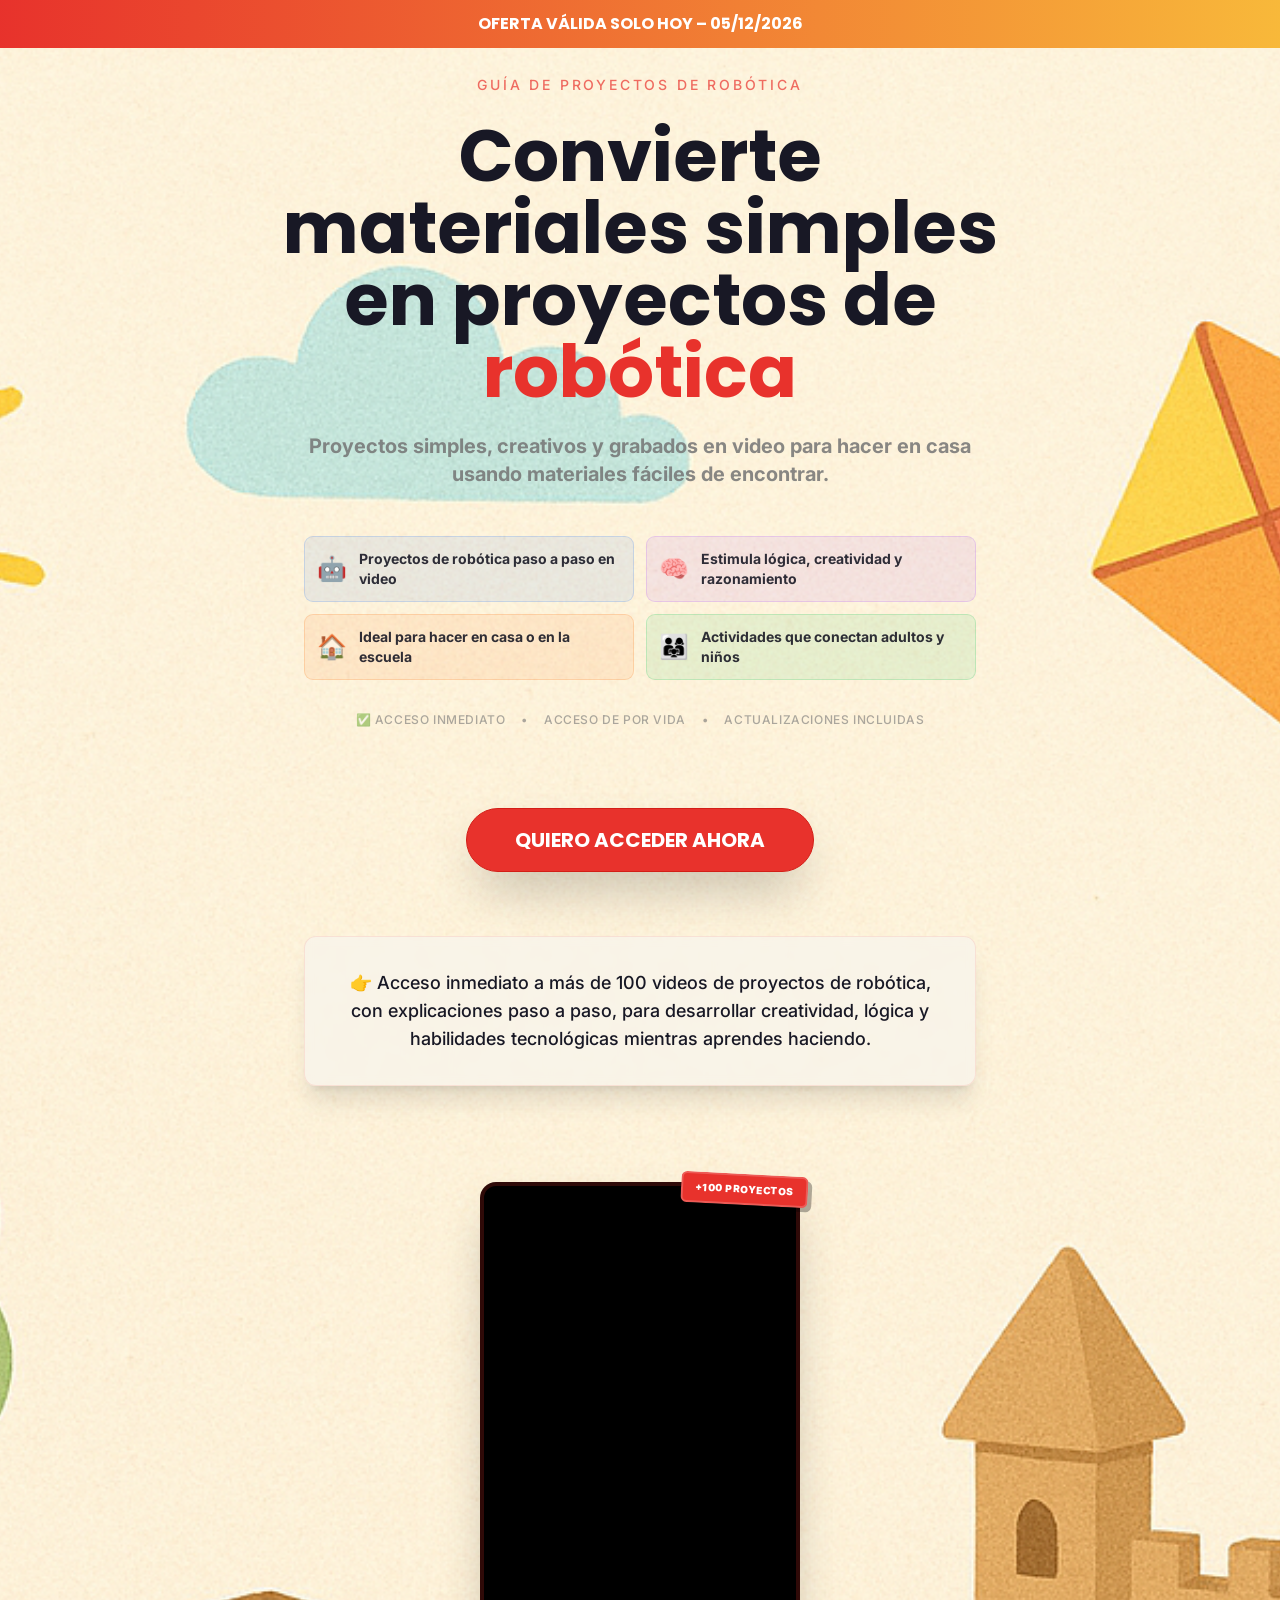
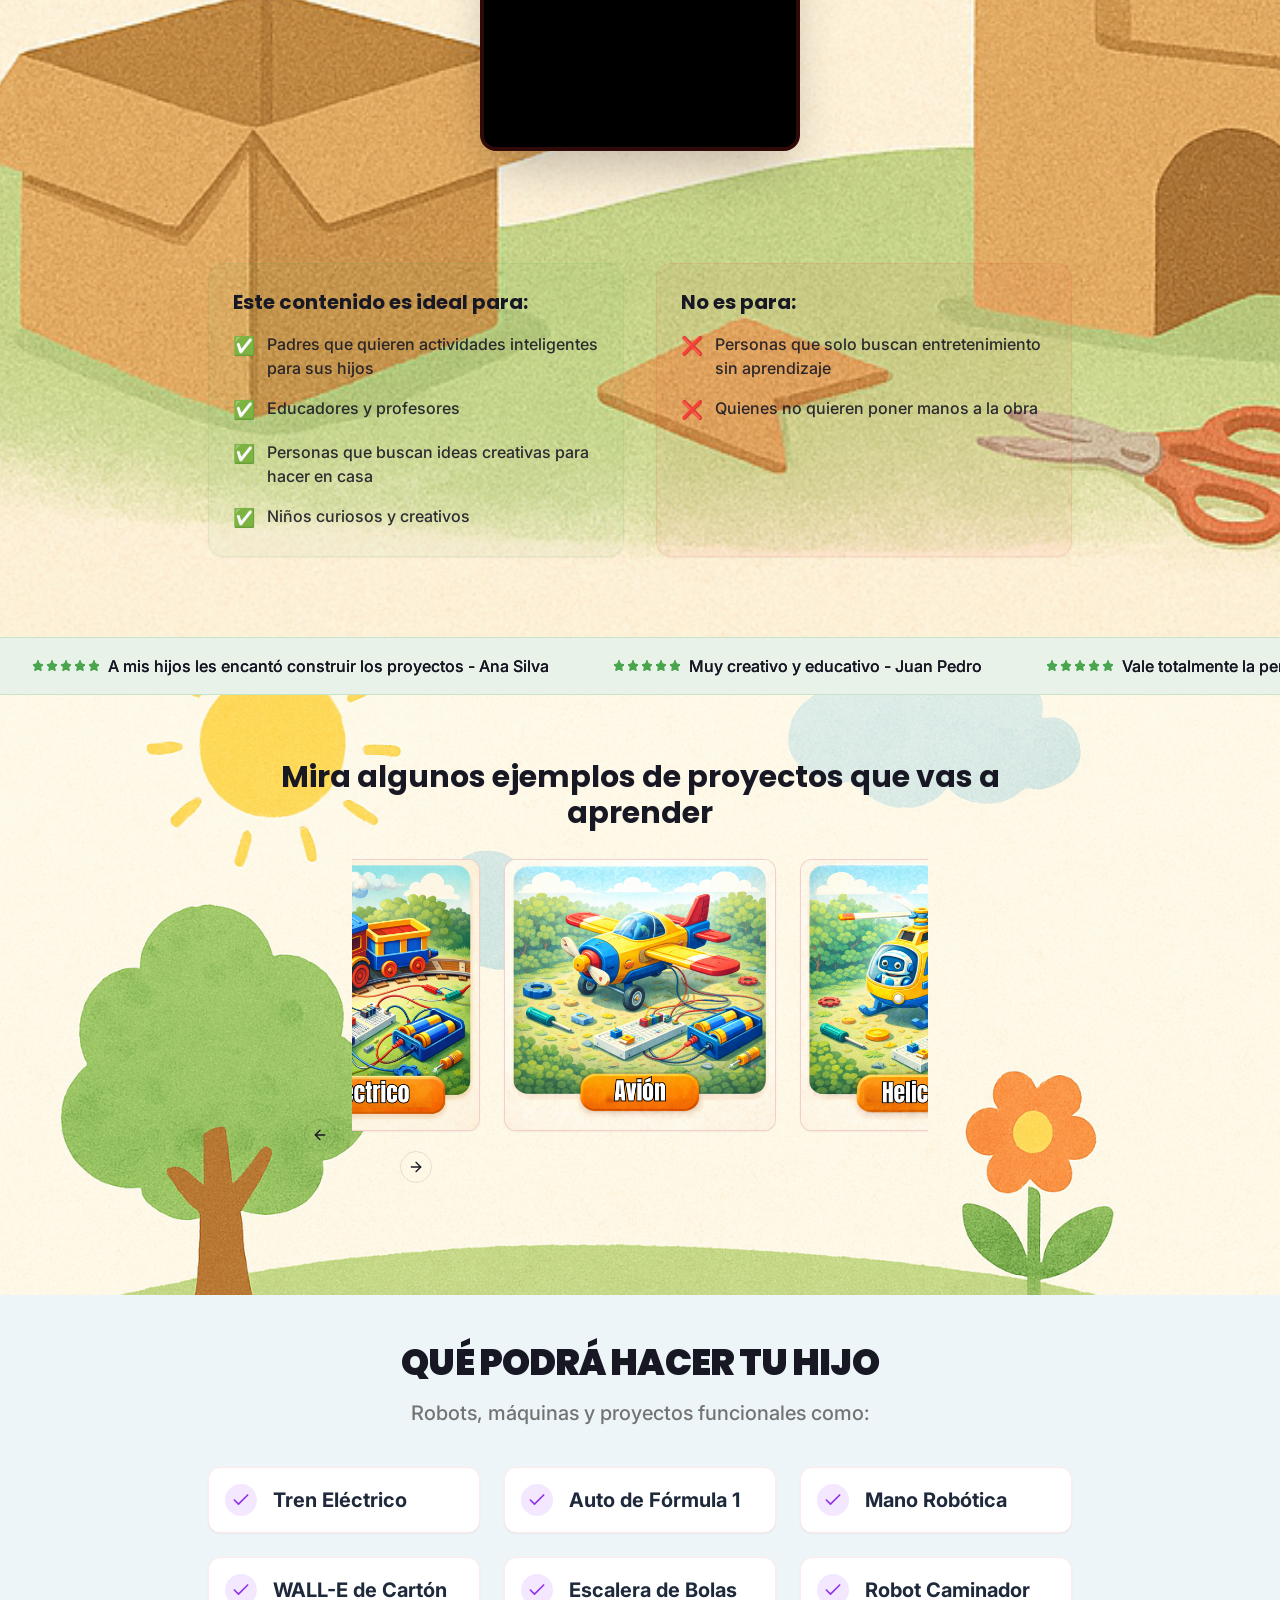
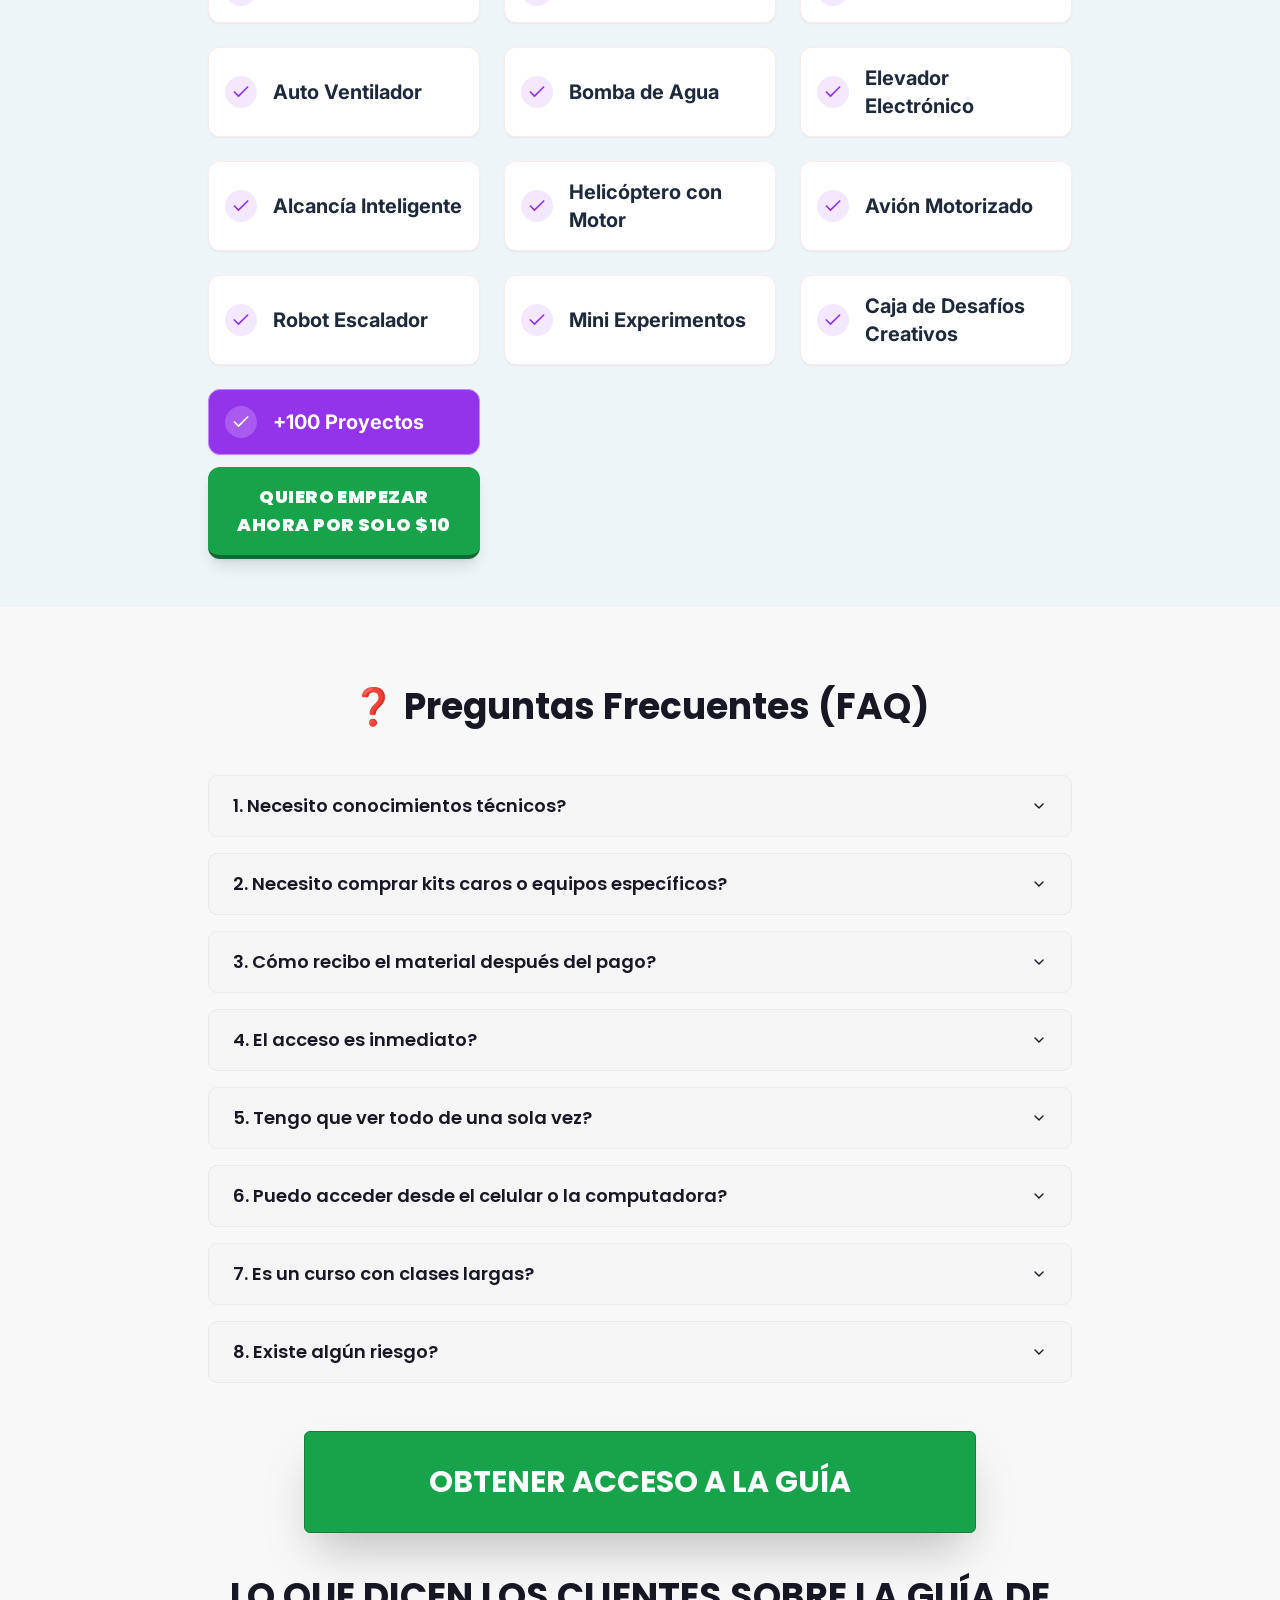
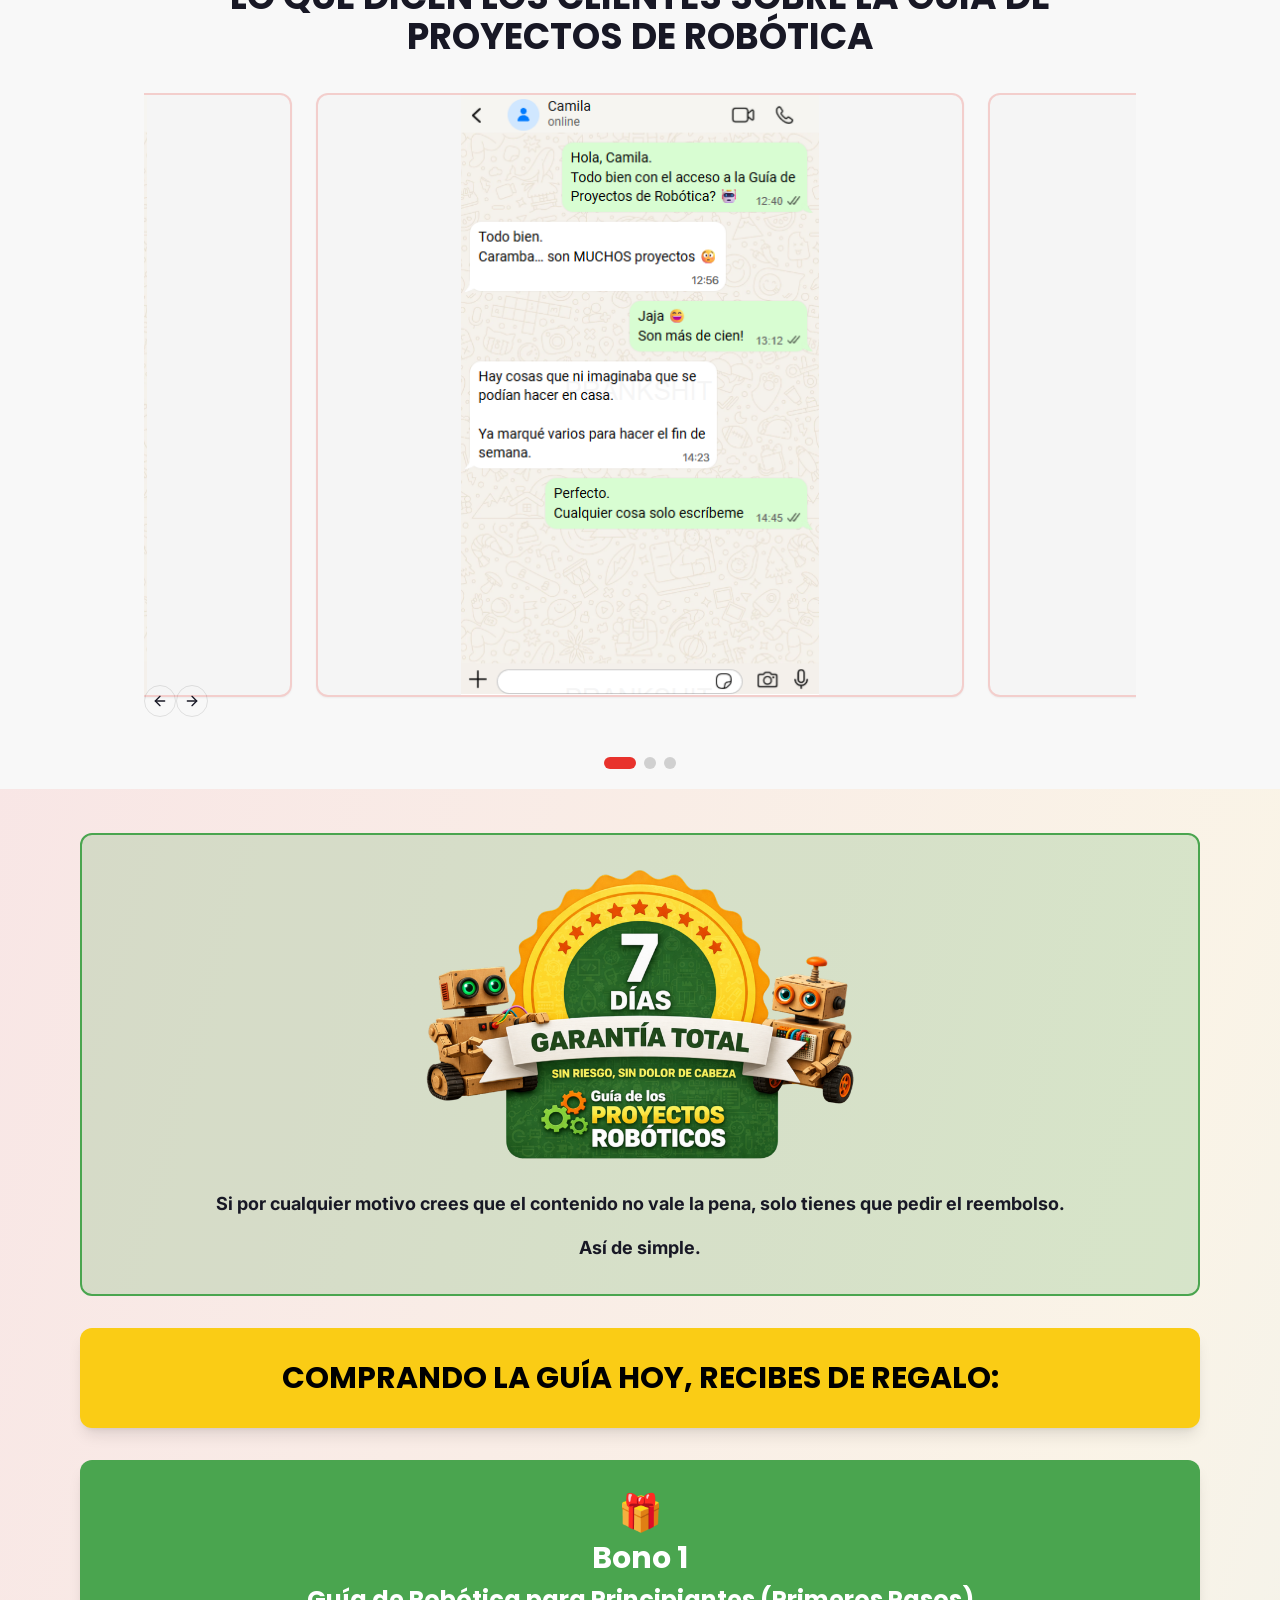
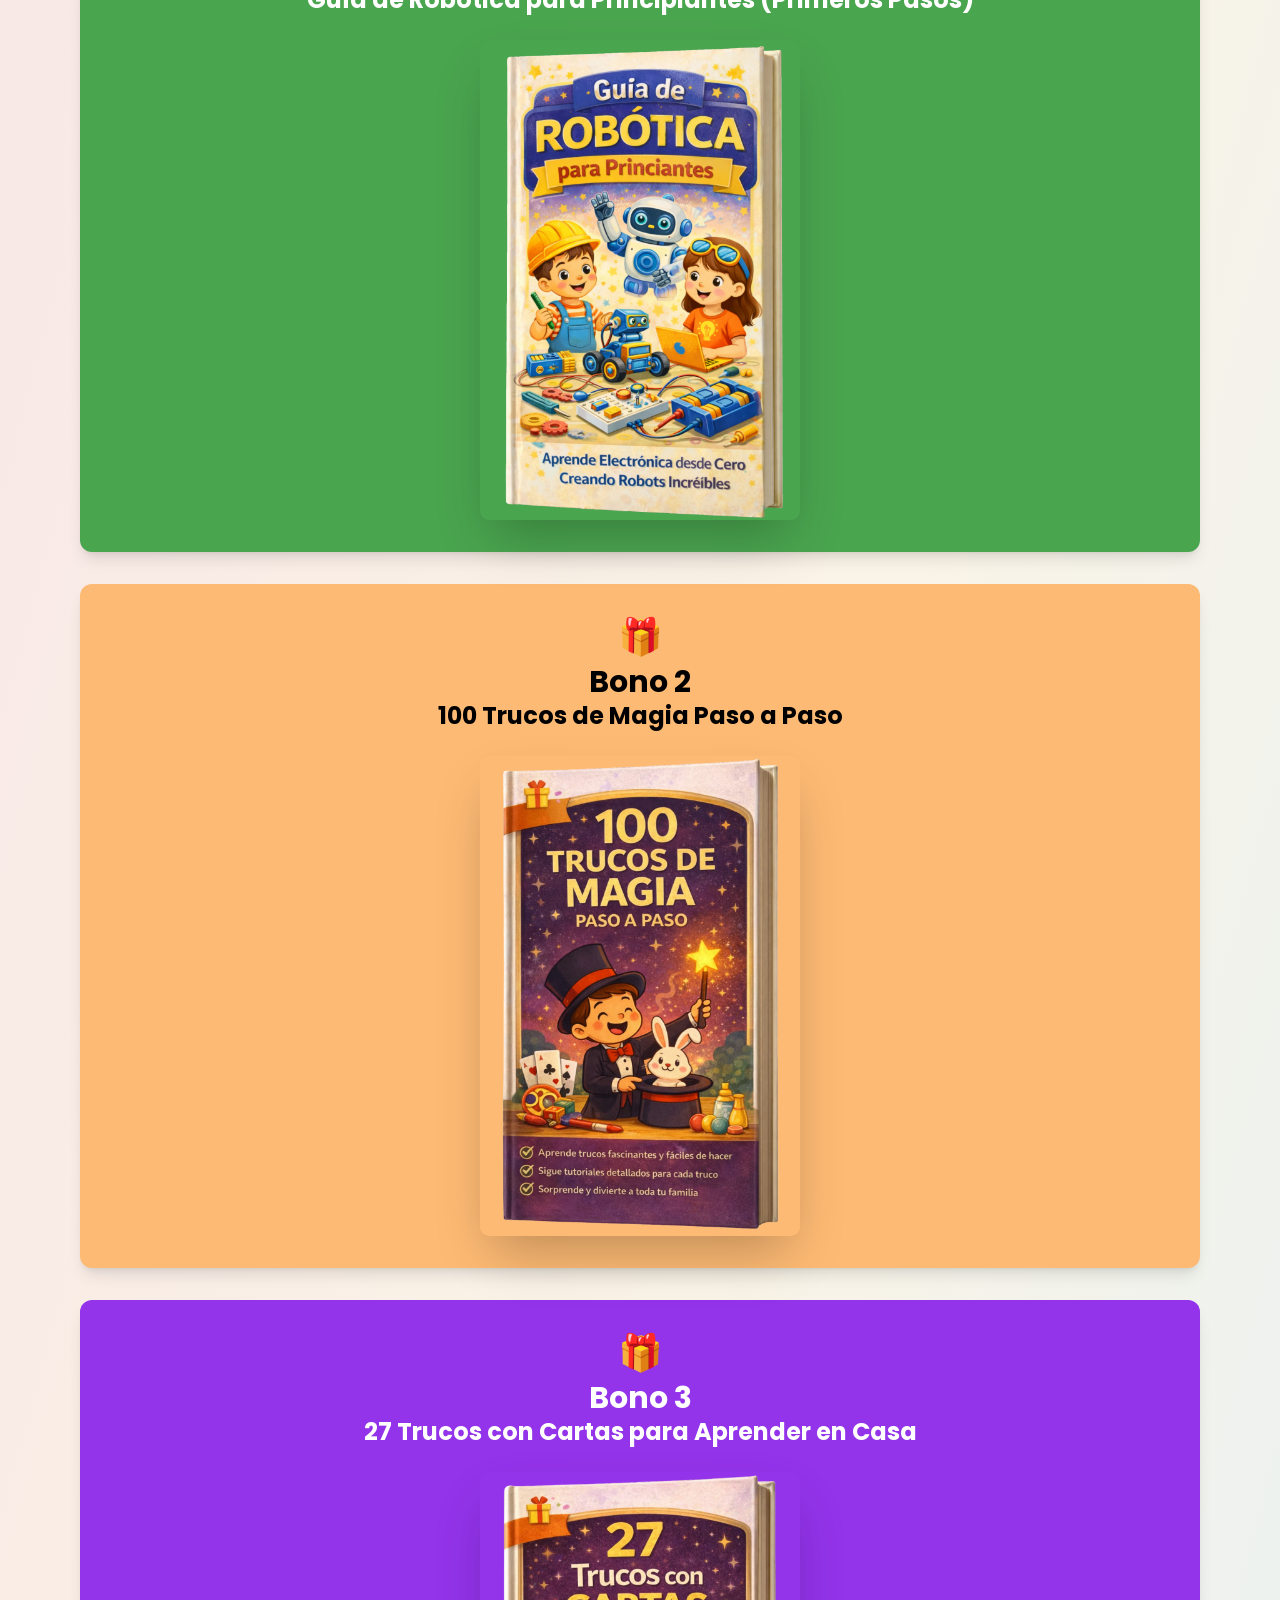
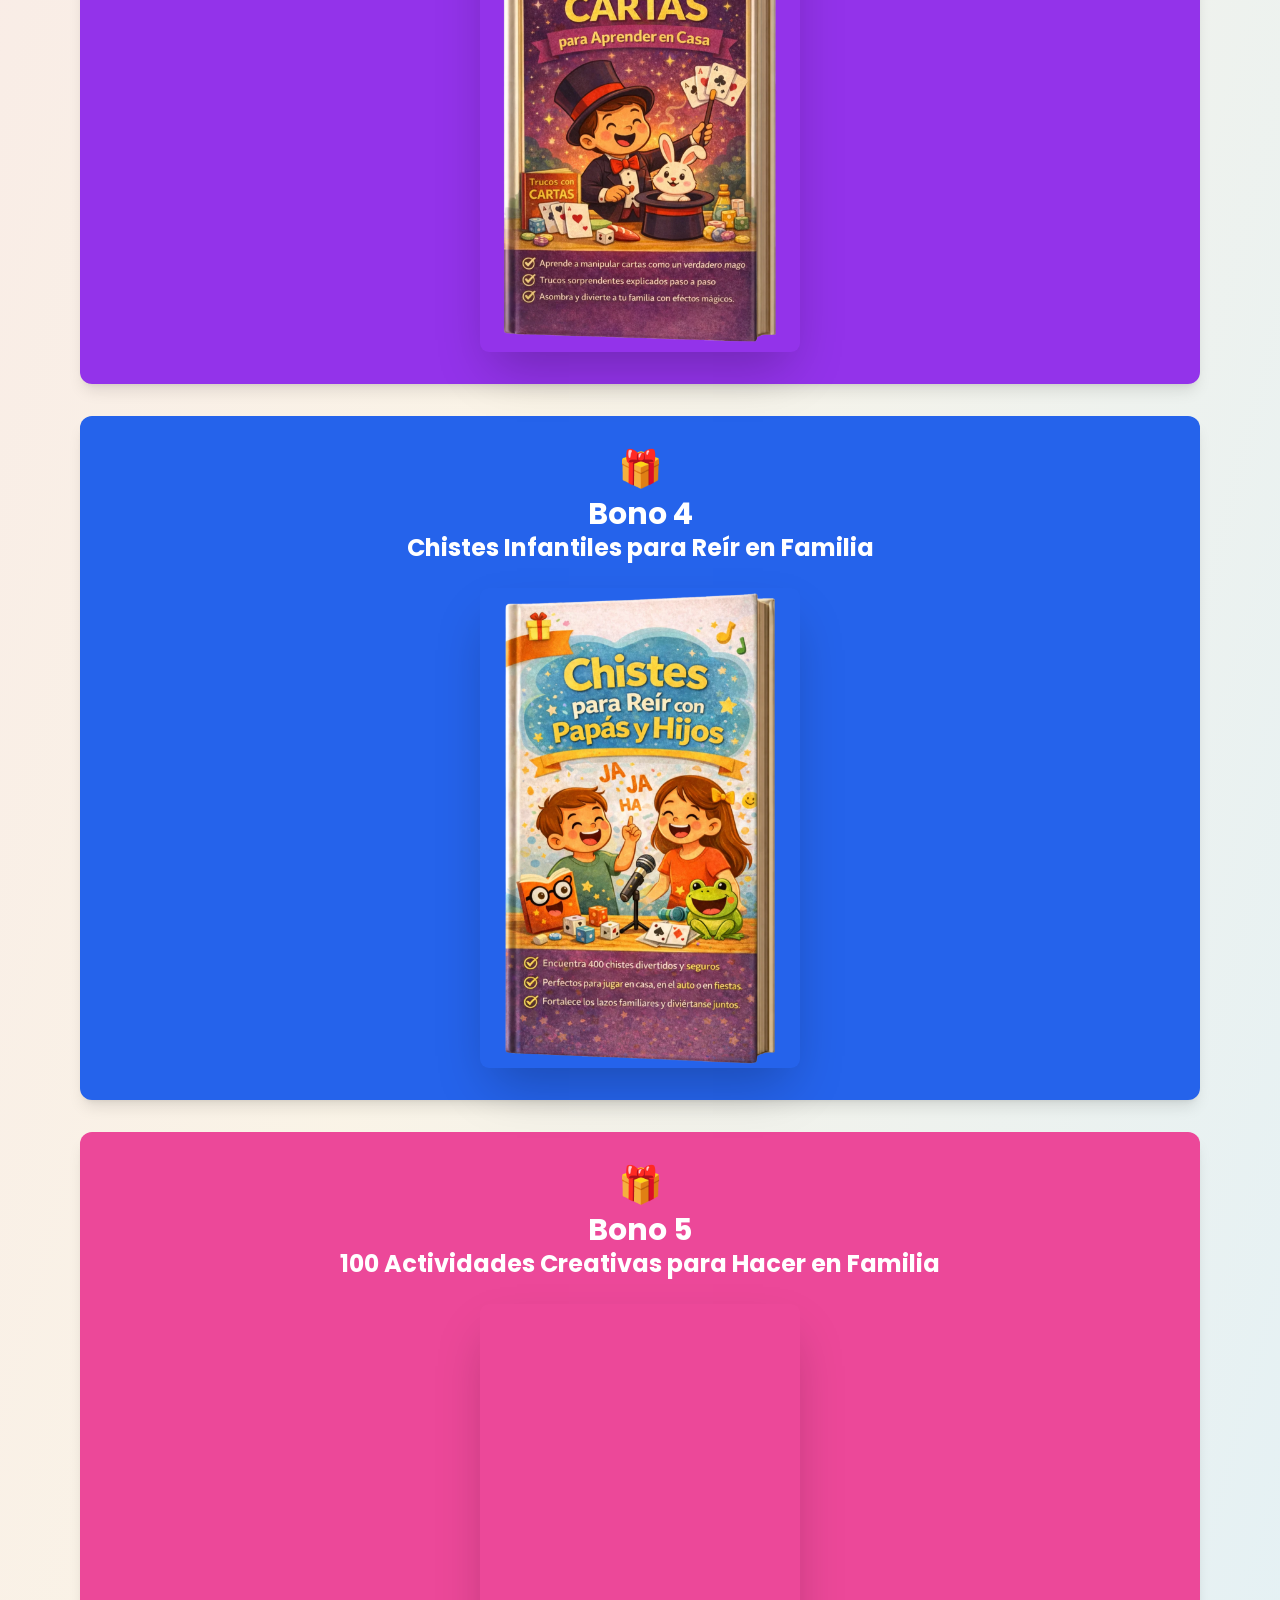
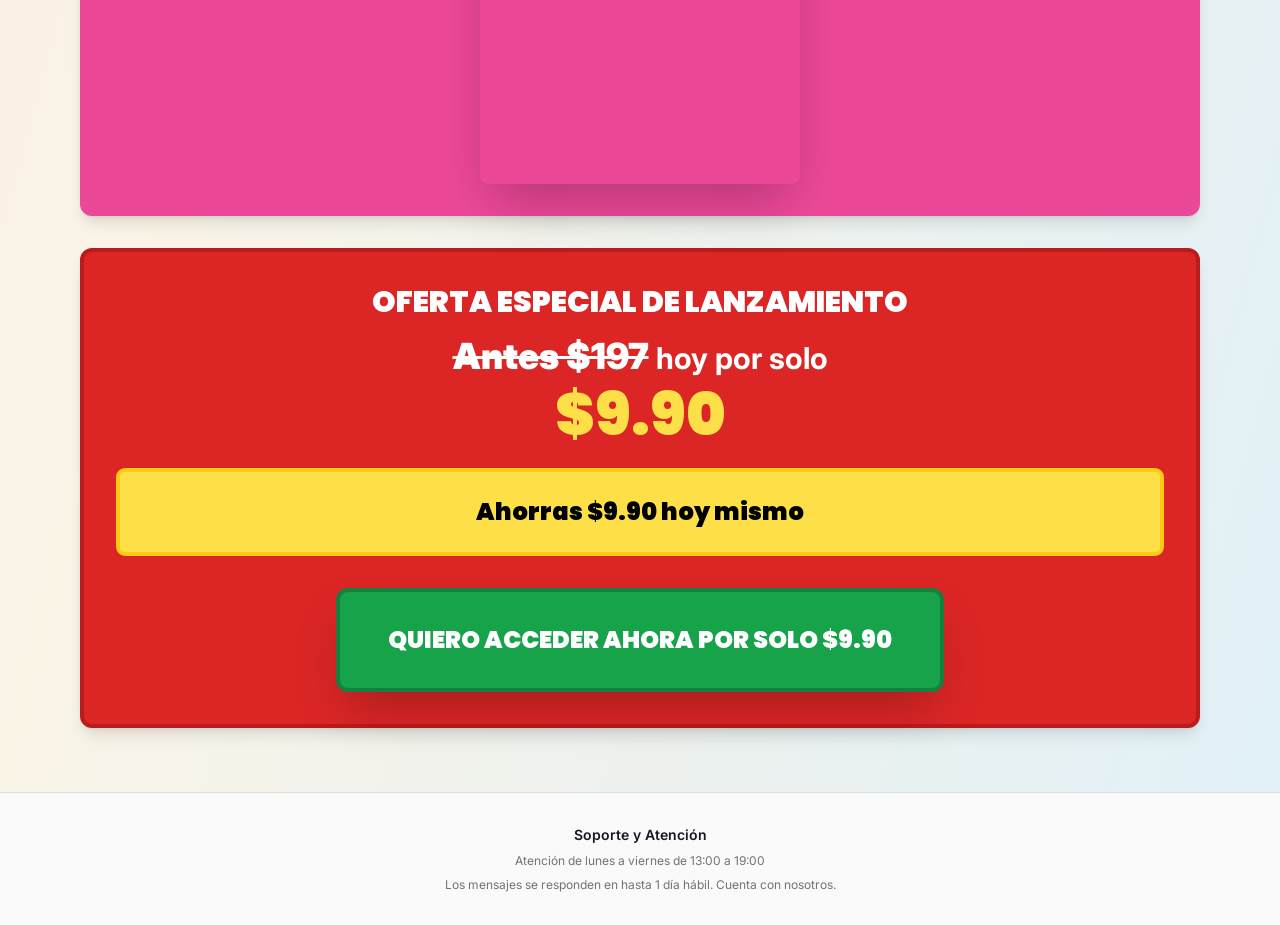
==== index.html @ f4fc261e "Add files via upload" ====
<!DOCTYPE html>
<html lang="es">
<head>
    <!-- Google tag (gtag.js) -->
    <script async src="https://www.googletagmanager.com/gtag/js?id=AW-953761327"></script>
    <script>
      window.dataLayer = window.dataLayer || [];
      function gtag(){dataLayer.push(arguments);}
      gtag('js', new Date());
      gtag('config', 'AW-953761327');
    </script>

    <!-- Meta Pixel Code -->
    <script>
    !function(f,b,e,v,n,t,s)
    {if(f.fbq)return;n=f.fbq=function(){n.callMethod?
    n.callMethod.apply(n,arguments):n.queue.push(arguments)};
    if(!f._fbq)f._fbq=n;n.push=n;n.loaded=!0;n.version='2.0';
    n.queue=[];t=b.createElement(e);t.async=!0;
    t.src=v;s=b.getElementsByTagName(e)[0];
    s.parentNode.insertBefore(t,s)}(window, document,'script',
    'https://connect.facebook.net/en_US/fbevents.js');
    fbq('init', '1648315026236616');
    fbq('track', 'PageView');
    </script>
    <noscript><img height="1" width="1" style="display:none"
    src="https://www.facebook.com/tr?id=1648315026236616&ev=PageView&noscript=1"
    /></noscript>
    <!-- End Meta Pixel Code -->

    <meta charset="UTF-8">
    <meta name="viewport" content="width=device-width, initial-scale=1.0">
    <meta name="theme-color" content="#7c3aed">
    <title>Guía de Proyectos de Robótica - Versión 2026</title>
    <meta name="description" content="Aprende a crear increíbles proyectos de robótica usando materiales simples. Más de 100 proyectos paso a paso en video para desarrollar creatividad, lógica y habilidades tecnológicas. Acceso inmediato por solo $9.90.">
    <meta property="og:title" content="Guía Completa de Proyectos de Robótica Paso a Paso">
    <meta property="og:description" content="Descubre proyectos simples y creativos de robótica que puedes construir en casa con materiales fáciles de conseguir.">
    <meta property="og:type" content="website">
    <meta property="og:image" content="/assets/7_dias.png">
    <link rel="preconnect" href="https://fonts.googleapis.com">
    <link rel="preconnect" href="https://fonts.gstatic.com" crossorigin="">
    <link href="https://fonts.googleapis.com/css2?family=Poppins:wght@400;500;600;700;800&family=Inter:wght@400;500;600&display=swap" rel="stylesheet">
    <script type="module" crossorigin="" src="/assets/index-C3Rvtp4Y.js"></script>
    <script defer src="/assets/checkout-config.js"></script>
    <link rel="stylesheet" crossorigin="" href="/assets/index-BqPzICSW.css">
    <link rel="stylesheet" href="/assets/publication-fixes.css">
</head>
<body>
    <div id="root"></div>
</body>
</html>
---- assets/index-BqPzICSW.css ----
*,:before,:after{--tw-border-spacing-x: 0;--tw-border-spacing-y: 0;--tw-translate-x: 0;--tw-translate-y: 0;--tw-rotate: 0;--tw-skew-x: 0;--tw-skew-y: 0;--tw-scale-x: 1;--tw-scale-y: 1;--tw-pan-x: ;--tw-pan-y: ;--tw-pinch-zoom: ;--tw-scroll-snap-strictness: proximity;--tw-gradient-from-position: ;--tw-gradient-via-position: ;--tw-gradient-to-position: ;--tw-ordinal: ;--tw-slashed-zero: ;--tw-numeric-figure: ;--tw-numeric-spacing: ;--tw-numeric-fraction: ;--tw-ring-inset: ;--tw-ring-offset-width: 0px;--tw-ring-offset-color: #fff;--tw-ring-color: rgb(59 130 246 / .5);--tw-ring-offset-shadow: 0 0 #0000;--tw-ring-shadow: 0 0 #0000;--tw-shadow: 0 0 #0000;--tw-shadow-colored: 0 0 #0000;--tw-blur: ;--tw-brightness: ;--tw-contrast: ;--tw-grayscale: ;--tw-hue-rotate: ;--tw-invert: ;--tw-saturate: ;--tw-sepia: ;--tw-drop-shadow: ;--tw-backdrop-blur: ;--tw-backdrop-brightness: ;--tw-backdrop-contrast: ;--tw-backdrop-grayscale: ;--tw-backdrop-hue-rotate: ;--tw-backdrop-invert: ;--tw-backdrop-opacity: ;--tw-backdrop-saturate: ;--tw-backdrop-sepia: ;--tw-contain-size: ;--tw-contain-layout: ;--tw-contain-paint: ;--tw-contain-style: }::backdrop{--tw-border-spacing-x: 0;--tw-border-spacing-y: 0;--tw-translate-x: 0;--tw-translate-y: 0;--tw-rotate: 0;--tw-skew-x: 0;--tw-skew-y: 0;--tw-scale-x: 1;--tw-scale-y: 1;--tw-pan-x: ;--tw-pan-y: ;--tw-pinch-zoom: ;--tw-scroll-snap-strictness: proximity;--tw-gradient-from-position: ;--tw-gradient-via-position: ;--tw-gradient-to-position: ;--tw-ordinal: ;--tw-slashed-zero: ;--tw-numeric-figure: ;--tw-numeric-spacing: ;--tw-numeric-fraction: ;--tw-ring-inset: ;--tw-ring-offset-width: 0px;--tw-ring-offset-color: #fff;--tw-ring-color: rgb(59 130 246 / .5);--tw-ring-offset-shadow: 0 0 #0000;--tw-ring-shadow: 0 0 #0000;--tw-shadow: 0 0 #0000;--tw-shadow-colored: 0 0 #0000;--tw-blur: ;--tw-brightness: ;--tw-contrast: ;--tw-grayscale: ;--tw-hue-rotate: ;--tw-invert: ;--tw-saturate: ;--tw-sepia: ;--tw-drop-shadow: ;--tw-backdrop-blur: ;--tw-backdrop-brightness: ;--tw-backdrop-contrast: ;--tw-backdrop-grayscale: ;--tw-backdrop-hue-rotate: ;--tw-backdrop-invert: ;--tw-backdrop-opacity: ;--tw-backdrop-saturate: ;--tw-backdrop-sepia: ;--tw-contain-size: ;--tw-contain-layout: ;--tw-contain-paint: ;--tw-contain-style: }*,:before,:after{box-sizing:border-box;border-width:0;border-style:solid;border-color:#e5e7eb}:before,:after{--tw-content: ""}html,:host{line-height:1.5;-webkit-text-size-adjust:100%;-moz-tab-size:4;-o-tab-size:4;tab-size:4;font-family:Inter,var(--font-sans);font-feature-settings:normal;font-variation-settings:normal;-webkit-tap-highlight-color:transparent}body{margin:0;line-height:inherit}hr{height:0;color:inherit;border-top-width:1px}abbr:where([title]){-webkit-text-decoration:underline dotted;text-decoration:underline dotted}h1,h2,h3,h4,h5,h6{font-size:inherit;font-weight:inherit}a{color:inherit;text-decoration:inherit}b,strong{font-weight:bolder}code,kbd,samp,pre{font-family:var(--font-mono);font-feature-settings:normal;font-variation-settings:normal;font-size:1em}small{font-size:80%}sub,sup{font-size:75%;line-height:0;position:relative;vertical-align:baseline}sub{bottom:-.25em}sup{top:-.5em}table{text-indent:0;border-color:inherit;border-collapse:collapse}button,input,optgroup,select,textarea{font-family:inherit;font-feature-settings:inherit;font-variation-settings:inherit;font-size:100%;font-weight:inherit;line-height:inherit;letter-spacing:inherit;color:inherit;margin:0;padding:0}button,select{text-transform:none}button,input:where([type=button]),input:where([type=reset]),input:where([type=submit]){-webkit-appearance:button;background-color:transparent;background-image:none}:-moz-focusring{outline:auto}:-moz-ui-invalid{box-shadow:none}progress{vertical-align:baseline}::-webkit-inner-spin-button,::-webkit-outer-spin-button{height:auto}[type=search]{-webkit-appearance:textfield;outline-offset:-2px}::-webkit-search-decoration{-webkit-appearance:none}::-webkit-file-upload-button{-webkit-appearance:button;font:inherit}summary{display:list-item}blockquote,dl,dd,h1,h2,h3,h4,h5,h6,hr,figure,p,pre{margin:0}fieldset{margin:0;padding:0}legend{padding:0}ol,ul,menu{list-style:none;margin:0;padding:0}dialog{padding:0}textarea{resize:vertical}input::-moz-placeholder,textarea::-moz-placeholder{opacity:1;color:#9ca3af}input::placeholder,textarea::placeholder{opacity:1;color:#9ca3af}button,[role=button]{cursor:pointer}:disabled{cursor:default}img,svg,video,canvas,audio,iframe,embed,object{display:block;vertical-align:middle}img,video{max-width:100%;height:auto}[hidden]:where(:not([hidden=until-found])){display:none}*{--tw-border-opacity: 1;border-color:hsl(var(--border) / var(--tw-border-opacity, 1))}body{--tw-bg-opacity: 1;background-color:hsl(var(--background) / var(--tw-bg-opacity, 1));font-family:Inter,var(--font-sans);--tw-text-opacity: 1;color:hsl(var(--foreground) / var(--tw-text-opacity, 1));-webkit-font-smoothing:antialiased;-moz-osx-font-smoothing:grayscale}.container{width:100%}@media (min-width: 640px){.container{max-width:640px}}@media (min-width: 768px){.container{max-width:768px}}@media (min-width: 1024px){.container{max-width:1024px}}@media (min-width: 1280px){.container{max-width:1280px}}@media (min-width: 1536px){.container{max-width:1536px}}.sr-only{position:absolute;width:1px;height:1px;padding:0;margin:-1px;overflow:hidden;clip:rect(0,0,0,0);white-space:nowrap;border-width:0}.pointer-events-none{pointer-events:none}.pointer-events-auto{pointer-events:auto}.\!visible{visibility:visible!important}.visible{visibility:visible}.invisible{visibility:hidden}.fixed{position:fixed}.absolute{position:absolute}.relative{position:relative}.sticky{position:sticky}.inset-0{top:0;right:0;bottom:0;left:0}.inset-x-0{left:0;right:0}.inset-y-0{top:0;bottom:0}.-bottom-12{bottom:-3rem}.-left-12{left:-3rem}.-right-12{right:-3rem}.-right-3{right:-.75rem}.-top-12{top:-3rem}.-top-3{top:-.75rem}.bottom-0{bottom:0}.bottom-4{bottom:1rem}.left-0{left:0}.left-1{left:.25rem}.left-1\/2{left:50%}.left-2{left:.5rem}.left-4{left:1rem}.left-\[50\%\]{left:50%}.right-0{right:0}.right-1{right:.25rem}.right-2{right:.5rem}.right-3{right:.75rem}.right-4{right:1rem}.top-0{top:0}.top-1\.5{top:.375rem}.top-1\/2{top:50%}.top-12{top:3rem}.top-2{top:.5rem}.top-3\.5{top:.875rem}.top-4{top:1rem}.top-\[1px\]{top:1px}.top-\[50\%\]{top:50%}.top-\[60\%\]{top:60%}.top-full{top:100%}.z-10{z-index:10}.z-20{z-index:20}.z-40{z-index:40}.z-50{z-index:50}.z-\[100\]{z-index:100}.z-\[1\]{z-index:1}.-mx-1{margin-left:-.25rem;margin-right:-.25rem}.mx-2{margin-left:.5rem;margin-right:.5rem}.mx-3\.5{margin-left:.875rem;margin-right:.875rem}.mx-4{margin-left:1rem;margin-right:1rem}.mx-8{margin-left:2rem;margin-right:2rem}.mx-auto{margin-left:auto;margin-right:auto}.my-0\.5{margin-top:.125rem;margin-bottom:.125rem}.my-1{margin-top:.25rem;margin-bottom:.25rem}.-ml-2{margin-left:-.5rem}.-ml-4{margin-left:-1rem}.-mt-4{margin-top:-1rem}.mb-1{margin-bottom:.25rem}.mb-10{margin-bottom:2.5rem}.mb-12{margin-bottom:3rem}.mb-2{margin-bottom:.5rem}.mb-3{margin-bottom:.75rem}.mb-4{margin-bottom:1rem}.mb-6{margin-bottom:1.5rem}.mb-8{margin-bottom:2rem}.ml-1{margin-left:.25rem}.ml-auto{margin-left:auto}.mr-2{margin-right:.5rem}.mt-1\.5{margin-top:.375rem}.mt-12{margin-top:3rem}.mt-2{margin-top:.5rem}.mt-24{margin-top:6rem}.mt-4{margin-top:1rem}.mt-6{margin-top:1.5rem}.mt-8{margin-top:2rem}.mt-auto{margin-top:auto}.block{display:block}.inline-block{display:inline-block}.flex{display:flex}.inline-flex{display:inline-flex}.table{display:table}.grid{display:grid}.hidden{display:none}.aspect-\[4\/3\]{aspect-ratio:4/3}.aspect-\[9\/16\]{aspect-ratio:9/16}.aspect-square{aspect-ratio:1 / 1}.aspect-video{aspect-ratio:16 / 9}.size-4{width:1rem;height:1rem}.h-1\.5{height:.375rem}.h-10{height:2.5rem}.h-11{height:2.75rem}.h-12{height:3rem}.h-14{height:3.5rem}.h-16{height:4rem}.h-2{height:.5rem}.h-2\.5{height:.625rem}.h-24{height:6rem}.h-3{height:.75rem}.h-3\.5{height:.875rem}.h-4{height:1rem}.h-5{height:1.25rem}.h-6{height:1.5rem}.h-7{height:1.75rem}.h-8{height:2rem}.h-9{height:2.25rem}.h-96{height:24rem}.h-\[1px\]{height:1px}.h-\[var\(--radix-navigation-menu-viewport-height\)\]{height:var(--radix-navigation-menu-viewport-height)}.h-\[var\(--radix-select-trigger-height\)\]{height:var(--radix-select-trigger-height)}.h-auto{height:auto}.h-full{height:100%}.h-px{height:1px}.h-svh{height:100svh}.max-h-\[--radix-context-menu-content-available-height\]{max-height:var(--radix-context-menu-content-available-height)}.max-h-\[--radix-select-content-available-height\]{max-height:var(--radix-select-content-available-height)}.max-h-\[300px\]{max-height:300px}.max-h-\[600px\]{max-height:600px}.max-h-\[var\(--radix-dropdown-menu-content-available-height\)\]{max-height:var(--radix-dropdown-menu-content-available-height)}.max-h-screen{max-height:100vh}.min-h-0{min-height:0px}.min-h-10{min-height:2.5rem}.min-h-8{min-height:2rem}.min-h-9{min-height:2.25rem}.min-h-\[80px\]{min-height:80px}.min-h-screen{min-height:100vh}.min-h-svh{min-height:100svh}.w-0{width:0px}.w-1{width:.25rem}.w-10{width:2.5rem}.w-11{width:2.75rem}.w-12{width:3rem}.w-2{width:.5rem}.w-2\.5{width:.625rem}.w-24{width:6rem}.w-3{width:.75rem}.w-3\.5{width:.875rem}.w-3\/4{width:75%}.w-4{width:1rem}.w-5{width:1.25rem}.w-6{width:1.5rem}.w-64{width:16rem}.w-7{width:1.75rem}.w-72{width:18rem}.w-8{width:2rem}.w-9{width:2.25rem}.w-\[100px\]{width:100px}.w-\[1px\]{width:1px}.w-\[var\(--sidebar-width\)\]{width:var(--sidebar-width)}.w-auto{width:auto}.w-full{width:100%}.w-max{width:-moz-max-content;width:max-content}.w-px{width:1px}.min-w-0{min-width:0px}.min-w-10{min-width:2.5rem}.min-w-11{min-width:2.75rem}.min-w-5{min-width:1.25rem}.min-w-9{min-width:2.25rem}.min-w-\[12rem\]{min-width:12rem}.min-w-\[8rem\]{min-width:8rem}.min-w-\[var\(--radix-select-trigger-width\)\]{min-width:var(--radix-select-trigger-width)}.max-w-2xl{max-width:42rem}.max-w-3xl{max-width:48rem}.max-w-4xl{max-width:56rem}.max-w-5xl{max-width:64rem}.max-w-6xl{max-width:72rem}.max-w-\[280px\]{max-width:280px}.max-w-\[320px\]{max-width:320px}.max-w-\[var\(--skeleton-width\)\]{max-width:var(--skeleton-width)}.max-w-lg{max-width:32rem}.max-w-max{max-width:-moz-max-content;max-width:max-content}.max-w-md{max-width:28rem}.max-w-sm{max-width:24rem}.max-w-xl{max-width:36rem}.max-w-xs{max-width:20rem}.flex-1{flex:1 1 0%}.flex-shrink-0,.shrink-0{flex-shrink:0}.grow{flex-grow:1}.grow-0{flex-grow:0}.basis-1\/2{flex-basis:50%}.basis-\[90\%\]{flex-basis:90%}.basis-full{flex-basis:100%}.caption-bottom{caption-side:bottom}.border-collapse{border-collapse:collapse}.origin-\[--radix-context-menu-content-transform-origin\]{transform-origin:var(--radix-context-menu-content-transform-origin)}.origin-\[--radix-dropdown-menu-content-transform-origin\]{transform-origin:var(--radix-dropdown-menu-content-transform-origin)}.origin-\[--radix-hover-card-content-transform-origin\]{transform-origin:var(--radix-hover-card-content-transform-origin)}.origin-\[--radix-menubar-content-transform-origin\]{transform-origin:var(--radix-menubar-content-transform-origin)}.origin-\[--radix-popover-content-transform-origin\]{transform-origin:var(--radix-popover-content-transform-origin)}.origin-\[--radix-select-content-transform-origin\]{transform-origin:var(--radix-select-content-transform-origin)}.origin-\[--radix-tooltip-content-transform-origin\]{transform-origin:var(--radix-tooltip-content-transform-origin)}.-translate-x-1\/2{--tw-translate-x: -50%;transform:translate(var(--tw-translate-x),var(--tw-translate-y)) rotate(var(--tw-rotate)) skew(var(--tw-skew-x)) skewY(var(--tw-skew-y)) scaleX(var(--tw-scale-x)) scaleY(var(--tw-scale-y))}.-translate-x-px{--tw-translate-x: -1px;transform:translate(var(--tw-translate-x),var(--tw-translate-y)) rotate(var(--tw-rotate)) skew(var(--tw-skew-x)) skewY(var(--tw-skew-y)) scaleX(var(--tw-scale-x)) scaleY(var(--tw-scale-y))}.-translate-y-1\/2{--tw-translate-y: -50%;transform:translate(var(--tw-translate-x),var(--tw-translate-y)) rotate(var(--tw-rotate)) skew(var(--tw-skew-x)) skewY(var(--tw-skew-y)) scaleX(var(--tw-scale-x)) scaleY(var(--tw-scale-y))}.translate-x-\[-50\%\]{--tw-translate-x: -50%;transform:translate(var(--tw-translate-x),var(--tw-translate-y)) rotate(var(--tw-rotate)) skew(var(--tw-skew-x)) skewY(var(--tw-skew-y)) scaleX(var(--tw-scale-x)) scaleY(var(--tw-scale-y))}.translate-x-px{--tw-translate-x: 1px;transform:translate(var(--tw-translate-x),var(--tw-translate-y)) rotate(var(--tw-rotate)) skew(var(--tw-skew-x)) skewY(var(--tw-skew-y)) scaleX(var(--tw-scale-x)) scaleY(var(--tw-scale-y))}.translate-y-\[-50\%\]{--tw-translate-y: -50%;transform:translate(var(--tw-translate-x),var(--tw-translate-y)) rotate(var(--tw-rotate)) skew(var(--tw-skew-x)) skewY(var(--tw-skew-y)) scaleX(var(--tw-scale-x)) scaleY(var(--tw-scale-y))}.rotate-3{--tw-rotate: 3deg;transform:translate(var(--tw-translate-x),var(--tw-translate-y)) rotate(var(--tw-rotate)) skew(var(--tw-skew-x)) skewY(var(--tw-skew-y)) scaleX(var(--tw-scale-x)) scaleY(var(--tw-scale-y))}.rotate-45{--tw-rotate: 45deg;transform:translate(var(--tw-translate-x),var(--tw-translate-y)) rotate(var(--tw-rotate)) skew(var(--tw-skew-x)) skewY(var(--tw-skew-y)) scaleX(var(--tw-scale-x)) scaleY(var(--tw-scale-y))}.rotate-90{--tw-rotate: 90deg;transform:translate(var(--tw-translate-x),var(--tw-translate-y)) rotate(var(--tw-rotate)) skew(var(--tw-skew-x)) skewY(var(--tw-skew-y)) scaleX(var(--tw-scale-x)) scaleY(var(--tw-scale-y))}.transform{transform:translate(var(--tw-translate-x),var(--tw-translate-y)) rotate(var(--tw-rotate)) skew(var(--tw-skew-x)) skewY(var(--tw-skew-y)) scaleX(var(--tw-scale-x)) scaleY(var(--tw-scale-y))}@keyframes pulse{50%{opacity:.5}}.animate-pulse{animation:pulse 2s cubic-bezier(.4,0,.6,1) infinite}.cursor-default{cursor:default}.cursor-pointer{cursor:pointer}.touch-none{touch-action:none}.select-none{-webkit-user-select:none;-moz-user-select:none;user-select:none}.list-none{list-style-type:none}.grid-cols-1{grid-template-columns:repeat(1,minmax(0,1fr))}.grid-cols-2{grid-template-columns:repeat(2,minmax(0,1fr))}.flex-row{flex-direction:row}.flex-col{flex-direction:column}.flex-col-reverse{flex-direction:column-reverse}.flex-wrap{flex-wrap:wrap}.items-start{align-items:flex-start}.items-end{align-items:flex-end}.items-center{align-items:center}.items-stretch{align-items:stretch}.justify-center{justify-content:center}.justify-between{justify-content:space-between}.gap-0\.5{gap:.125rem}.gap-1{gap:.25rem}.gap-1\.5{gap:.375rem}.gap-2{gap:.5rem}.gap-3{gap:.75rem}.gap-4{gap:1rem}.gap-8{gap:2rem}.gap-x-4{-moz-column-gap:1rem;column-gap:1rem}.gap-y-1{row-gap:.25rem}.space-x-1>:not([hidden])~:not([hidden]){--tw-space-x-reverse: 0;margin-right:calc(.25rem * var(--tw-space-x-reverse));margin-left:calc(.25rem * calc(1 - var(--tw-space-x-reverse)))}.space-x-4>:not([hidden])~:not([hidden]){--tw-space-x-reverse: 0;margin-right:calc(1rem * var(--tw-space-x-reverse));margin-left:calc(1rem * calc(1 - var(--tw-space-x-reverse)))}.space-y-1>:not([hidden])~:not([hidden]){--tw-space-y-reverse: 0;margin-top:calc(.25rem * calc(1 - var(--tw-space-y-reverse)));margin-bottom:calc(.25rem * var(--tw-space-y-reverse))}.space-y-1\.5>:not([hidden])~:not([hidden]){--tw-space-y-reverse: 0;margin-top:calc(.375rem * calc(1 - var(--tw-space-y-reverse)));margin-bottom:calc(.375rem * var(--tw-space-y-reverse))}.space-y-2>:not([hidden])~:not([hidden]){--tw-space-y-reverse: 0;margin-top:calc(.5rem * calc(1 - var(--tw-space-y-reverse)));margin-bottom:calc(.5rem * var(--tw-space-y-reverse))}.space-y-3>:not([hidden])~:not([hidden]){--tw-space-y-reverse: 0;margin-top:calc(.75rem * calc(1 - var(--tw-space-y-reverse)));margin-bottom:calc(.75rem * var(--tw-space-y-reverse))}.space-y-4>:not([hidden])~:not([hidden]){--tw-space-y-reverse: 0;margin-top:calc(1rem * calc(1 - var(--tw-space-y-reverse)));margin-bottom:calc(1rem * var(--tw-space-y-reverse))}.space-y-6>:not([hidden])~:not([hidden]){--tw-space-y-reverse: 0;margin-top:calc(1.5rem * calc(1 - var(--tw-space-y-reverse)));margin-bottom:calc(1.5rem * var(--tw-space-y-reverse))}.space-y-8>:not([hidden])~:not([hidden]){--tw-space-y-reverse: 0;margin-top:calc(2rem * calc(1 - var(--tw-space-y-reverse)));margin-bottom:calc(2rem * var(--tw-space-y-reverse))}.overflow-auto{overflow:auto}.overflow-hidden{overflow:hidden}.overflow-y-auto{overflow-y:auto}.overflow-x-hidden{overflow-x:hidden}.truncate{overflow:hidden;text-overflow:ellipsis;white-space:nowrap}.whitespace-nowrap{white-space:nowrap}.break-words{overflow-wrap:break-word}.rounded-2xl{border-radius:1rem}.rounded-\[2px\]{border-radius:2px}.rounded-\[inherit\]{border-radius:inherit}.rounded-full{border-radius:9999px}.rounded-lg{border-radius:.5625rem}.rounded-md{border-radius:.375rem}.rounded-sm{border-radius:.1875rem}.rounded-xl{border-radius:.75rem}.rounded-t-\[10px\]{border-top-left-radius:10px;border-top-right-radius:10px}.rounded-tl-sm{border-top-left-radius:.1875rem}.border{border-width:1px}.border-2{border-width:2px}.border-4{border-width:4px}.border-\[1\.5px\]{border-width:1.5px}.border-y{border-top-width:1px;border-bottom-width:1px}.border-b{border-bottom-width:1px}.border-b-4{border-bottom-width:4px}.border-l{border-left-width:1px}.border-r{border-right-width:1px}.border-t{border-top-width:1px}.border-dashed{border-style:dashed}.border-none{border-style:none}.border-\[--color-border\]{border-color:var(--color-border)}.border-blue-500\/20{border-color:#3b82f633}.border-border{--tw-border-opacity: 1;border-color:hsl(var(--border) / var(--tw-border-opacity, 1))}.border-border\/50{border-color:hsl(var(--border) / .5)}.border-card-border{--tw-border-opacity: 1;border-color:hsl(var(--card-border) / var(--tw-border-opacity, 1))}.border-destructive{--tw-border-opacity: 1;border-color:hsl(var(--destructive) / var(--tw-border-opacity, 1))}.border-destructive-border{border-color:var(--destructive-border)}.border-destructive\/10{border-color:hsl(var(--destructive) / .1)}.border-destructive\/50{border-color:hsl(var(--destructive) / .5)}.border-green-500\/20{border-color:#22c55e33}.border-green-700{--tw-border-opacity: 1;border-color:rgb(21 128 61 / var(--tw-border-opacity, 1))}.border-green-800{--tw-border-opacity: 1;border-color:rgb(22 101 52 / var(--tw-border-opacity, 1))}.border-input{--tw-border-opacity: 1;border-color:hsl(var(--input) / var(--tw-border-opacity, 1))}.border-orange-500\/20{border-color:#f9731633}.border-primary{--tw-border-opacity: 1;border-color:hsl(var(--primary) / var(--tw-border-opacity, 1))}.border-primary-border{border-color:var(--primary-border)}.border-primary\/10{border-color:hsl(var(--primary) / .1)}.border-primary\/20{border-color:hsl(var(--primary) / .2)}.border-primary\/30{border-color:hsl(var(--primary) / .3)}.border-purple-400{--tw-border-opacity: 1;border-color:rgb(192 132 252 / var(--tw-border-opacity, 1))}.border-purple-500\/20{border-color:#a855f733}.border-red-700{--tw-border-opacity: 1;border-color:rgb(185 28 28 / var(--tw-border-opacity, 1))}.border-secondary-border{border-color:var(--secondary-border)}.border-sidebar-border{--tw-border-opacity: 1;border-color:hsl(var(--sidebar-border) / var(--tw-border-opacity, 1))}.border-success{--tw-border-opacity: 1;border-color:hsl(var(--success) / var(--tw-border-opacity, 1))}.border-success\/10{border-color:hsl(var(--success) / .1)}.border-success\/20{border-color:hsl(var(--success) / .2)}.border-success\/30{border-color:hsl(var(--success) / .3)}.border-transparent{border-color:transparent}.border-white\/20{border-color:#fff3}.border-yellow-400{--tw-border-opacity: 1;border-color:rgb(250 204 21 / var(--tw-border-opacity, 1))}.border-l-transparent{border-left-color:transparent}.border-t-transparent{border-top-color:transparent}.bg-\[--color-bg\]{background-color:var(--color-bg)}.bg-accent{--tw-bg-opacity: 1;background-color:hsl(var(--accent) / var(--tw-bg-opacity, 1))}.bg-accent\/5{background-color:hsl(var(--accent) / .05)}.bg-background{--tw-bg-opacity: 1;background-color:hsl(var(--background) / var(--tw-bg-opacity, 1))}.bg-black{--tw-bg-opacity: 1;background-color:rgb(0 0 0 / var(--tw-bg-opacity, 1))}.bg-black\/80{background-color:#000c}.bg-blue-500\/10{background-color:#3b82f61a}.bg-blue-600{--tw-bg-opacity: 1;background-color:rgb(37 99 235 / var(--tw-bg-opacity, 1))}.bg-border{--tw-bg-opacity: 1;background-color:hsl(var(--border) / var(--tw-bg-opacity, 1))}.bg-card{--tw-bg-opacity: 1;background-color:hsl(var(--card) / var(--tw-bg-opacity, 1))}.bg-card\/50{background-color:hsl(var(--card) / .5)}.bg-cta{--tw-bg-opacity: 1;background-color:hsl(var(--cta) / var(--tw-bg-opacity, 1))}.bg-destructive{--tw-bg-opacity: 1;background-color:hsl(var(--destructive) / var(--tw-bg-opacity, 1))}.bg-destructive\/5{background-color:hsl(var(--destructive) / .05)}.bg-foreground{--tw-bg-opacity: 1;background-color:hsl(var(--foreground) / var(--tw-bg-opacity, 1))}.bg-gray-50{--tw-bg-opacity: 1;background-color:rgb(249 250 251 / var(--tw-bg-opacity, 1))}.bg-green-500\/10{background-color:#22c55e1a}.bg-green-600{--tw-bg-opacity: 1;background-color:rgb(22 163 74 / var(--tw-bg-opacity, 1))}.bg-muted{--tw-bg-opacity: 1;background-color:hsl(var(--muted) / var(--tw-bg-opacity, 1))}.bg-muted-foreground\/30{background-color:hsl(var(--muted-foreground) / .3)}.bg-muted\/30{background-color:hsl(var(--muted) / .3)}.bg-muted\/50{background-color:hsl(var(--muted) / .5)}.bg-orange-300{--tw-bg-opacity: 1;background-color:rgb(253 186 116 / var(--tw-bg-opacity, 1))}.bg-orange-500\/10{background-color:#f973161a}.bg-pink-500{--tw-bg-opacity: 1;background-color:rgb(236 72 153 / var(--tw-bg-opacity, 1))}.bg-popover{--tw-bg-opacity: 1;background-color:hsl(var(--popover) / var(--tw-bg-opacity, 1))}.bg-primary{--tw-bg-opacity: 1;background-color:hsl(var(--primary) / var(--tw-bg-opacity, 1))}.bg-primary-foreground\/10{background-color:hsl(var(--primary-foreground) / .1)}.bg-purple-100{--tw-bg-opacity: 1;background-color:rgb(243 232 255 / var(--tw-bg-opacity, 1))}.bg-purple-500\/10{background-color:#a855f71a}.bg-purple-600{--tw-bg-opacity: 1;background-color:rgb(147 51 234 / var(--tw-bg-opacity, 1))}.bg-red-600{--tw-bg-opacity: 1;background-color:rgb(220 38 38 / var(--tw-bg-opacity, 1))}.bg-secondary{--tw-bg-opacity: 1;background-color:hsl(var(--secondary) / var(--tw-bg-opacity, 1))}.bg-secondary-foreground\/10{background-color:hsl(var(--secondary-foreground) / .1)}.bg-secondary\/10{background-color:hsl(var(--secondary) / .1)}.bg-sidebar{--tw-bg-opacity: 1;background-color:hsl(var(--sidebar) / var(--tw-bg-opacity, 1))}.bg-sidebar-border{--tw-bg-opacity: 1;background-color:hsl(var(--sidebar-border) / var(--tw-bg-opacity, 1))}.bg-success{--tw-bg-opacity: 1;background-color:hsl(var(--success) / var(--tw-bg-opacity, 1))}.bg-success-foreground\/10{background-color:hsl(var(--success-foreground) / .1)}.bg-success\/10{background-color:hsl(var(--success) / .1)}.bg-success\/20{background-color:hsl(var(--success) / .2)}.bg-success\/5{background-color:hsl(var(--success) / .05)}.bg-transparent{background-color:transparent}.bg-white{--tw-bg-opacity: 1;background-color:rgb(255 255 255 / var(--tw-bg-opacity, 1))}.bg-white\/20{background-color:#fff3}.bg-yellow-300{--tw-bg-opacity: 1;background-color:rgb(253 224 71 / var(--tw-bg-opacity, 1))}.bg-yellow-400{--tw-bg-opacity: 1;background-color:rgb(250 204 21 / var(--tw-bg-opacity, 1))}.bg-gradient-to-br{background-image:linear-gradient(to bottom right,var(--tw-gradient-stops))}.bg-gradient-to-r{background-image:linear-gradient(to right,var(--tw-gradient-stops))}.bg-gradient-to-t{background-image:linear-gradient(to top,var(--tw-gradient-stops))}.from-black\/60{--tw-gradient-from: rgb(0 0 0 / .6) var(--tw-gradient-from-position);--tw-gradient-to: rgb(0 0 0 / 0) var(--tw-gradient-to-position);--tw-gradient-stops: var(--tw-gradient-from), var(--tw-gradient-to)}.from-primary{--tw-gradient-from: hsl(var(--primary) / 1) var(--tw-gradient-from-position);--tw-gradient-to: hsl(var(--primary) / 0) var(--tw-gradient-to-position);--tw-gradient-stops: var(--tw-gradient-from), var(--tw-gradient-to)}.from-primary\/10{--tw-gradient-from: hsl(var(--primary) / .1) var(--tw-gradient-from-position);--tw-gradient-to: hsl(var(--primary) / 0) var(--tw-gradient-to-position);--tw-gradient-stops: var(--tw-gradient-from), var(--tw-gradient-to)}.from-primary\/20{--tw-gradient-from: hsl(var(--primary) / .2) var(--tw-gradient-from-position);--tw-gradient-to: hsl(var(--primary) / 0) var(--tw-gradient-to-position);--tw-gradient-stops: var(--tw-gradient-from), var(--tw-gradient-to)}.from-secondary\/5{--tw-gradient-from: hsl(var(--secondary) / .05) var(--tw-gradient-from-position);--tw-gradient-to: hsl(var(--secondary) / 0) var(--tw-gradient-to-position);--tw-gradient-stops: var(--tw-gradient-from), var(--tw-gradient-to)}.via-background{--tw-gradient-to: hsl(var(--background) / 0) var(--tw-gradient-to-position);--tw-gradient-stops: var(--tw-gradient-from), hsl(var(--background) / 1) var(--tw-gradient-via-position), var(--tw-gradient-to)}.via-secondary\/10{--tw-gradient-to: hsl(var(--secondary) / 0) var(--tw-gradient-to-position);--tw-gradient-stops: var(--tw-gradient-from), hsl(var(--secondary) / .1) var(--tw-gradient-via-position), var(--tw-gradient-to)}.via-transparent{--tw-gradient-to: rgb(0 0 0 / 0) var(--tw-gradient-to-position);--tw-gradient-stops: var(--tw-gradient-from), transparent var(--tw-gradient-via-position), var(--tw-gradient-to)}.to-accent\/10{--tw-gradient-to: hsl(var(--accent) / .1) var(--tw-gradient-to-position)}.to-primary\/10{--tw-gradient-to: hsl(var(--primary) / .1) var(--tw-gradient-to-position)}.to-secondary{--tw-gradient-to: hsl(var(--secondary) / 1) var(--tw-gradient-to-position)}.to-secondary\/20{--tw-gradient-to: hsl(var(--secondary) / .2) var(--tw-gradient-to-position)}.to-success\/5{--tw-gradient-to: hsl(var(--success) / .05) var(--tw-gradient-to-position)}.to-transparent{--tw-gradient-to: transparent var(--tw-gradient-to-position)}.fill-current{fill:currentColor}.fill-success{fill:hsl(var(--success) / 1)}.object-contain{-o-object-fit:contain;object-fit:contain}.object-cover{-o-object-fit:cover;object-fit:cover}.p-0{padding:0}.p-1{padding:.25rem}.p-2{padding:.5rem}.p-3{padding:.75rem}.p-4{padding:1rem}.p-6{padding:1.5rem}.p-8{padding:2rem}.p-\[1px\]{padding:1px}.px-1{padding-left:.25rem;padding-right:.25rem}.px-12{padding-left:3rem;padding-right:3rem}.px-2{padding-left:.5rem;padding-right:.5rem}.px-2\.5{padding-left:.625rem;padding-right:.625rem}.px-3{padding-left:.75rem;padding-right:.75rem}.px-4{padding-left:1rem;padding-right:1rem}.px-5{padding-left:1.25rem;padding-right:1.25rem}.px-6{padding-left:1.5rem;padding-right:1.5rem}.px-8{padding-left:2rem;padding-right:2rem}.py-0\.5{padding-top:.125rem;padding-bottom:.125rem}.py-1{padding-top:.25rem;padding-bottom:.25rem}.py-1\.5{padding-top:.375rem;padding-bottom:.375rem}.py-12{padding-top:3rem;padding-bottom:3rem}.py-16{padding-top:4rem;padding-bottom:4rem}.py-2{padding-top:.5rem;padding-bottom:.5rem}.py-3{padding-top:.75rem;padding-bottom:.75rem}.py-4{padding-top:1rem;padding-bottom:1rem}.py-6{padding-top:1.5rem;padding-bottom:1.5rem}.py-8{padding-top:2rem;padding-bottom:2rem}.pb-12{padding-bottom:3rem}.pb-3{padding-bottom:.75rem}.pb-4{padding-bottom:1rem}.pb-5{padding-bottom:1.25rem}.pl-2{padding-left:.5rem}.pl-2\.5{padding-left:.625rem}.pl-4{padding-left:1rem}.pl-8{padding-left:2rem}.pr-2{padding-right:.5rem}.pr-2\.5{padding-right:.625rem}.pr-8{padding-right:2rem}.pt-0{padding-top:0}.pt-1{padding-top:.25rem}.pt-12{padding-top:3rem}.pt-16{padding-top:4rem}.pt-2{padding-top:.5rem}.pt-3{padding-top:.75rem}.pt-4{padding-top:1rem}.pt-6{padding-top:1.5rem}.pt-8{padding-top:2rem}.text-left{text-align:left}.text-center{text-align:center}.align-middle{vertical-align:middle}.font-heading{font-family:Poppins,sans-serif}.font-mono{font-family:var(--font-mono)}.text-2xl{font-size:1.5rem;line-height:2rem}.text-3xl{font-size:1.875rem;line-height:2.25rem}.text-4xl{font-size:2.25rem;line-height:2.5rem}.text-5xl{font-size:3rem;line-height:1}.text-\[0\.8rem\]{font-size:.8rem}.text-\[10px\]{font-size:10px}.text-base{font-size:1rem;line-height:1.5rem}.text-lg{font-size:1.125rem;line-height:1.75rem}.text-sm{font-size:.875rem;line-height:1.25rem}.text-xl{font-size:1.25rem;line-height:1.75rem}.text-xs{font-size:.75rem;line-height:1rem}.font-black{font-weight:900}.font-bold{font-weight:700}.font-medium{font-weight:500}.font-normal{font-weight:400}.font-semibold{font-weight:600}.uppercase{text-transform:uppercase}.tabular-nums{--tw-numeric-spacing: tabular-nums;font-variant-numeric:var(--tw-ordinal) var(--tw-slashed-zero) var(--tw-numeric-figure) var(--tw-numeric-spacing) var(--tw-numeric-fraction)}.leading-\[1\.2\]{line-height:1.2}.leading-none{line-height:1}.leading-relaxed{line-height:1.625}.leading-snug{line-height:1.375}.leading-tight{line-height:1.25}.tracking-\[0\.2em\]{letter-spacing:.2em}.tracking-tight{letter-spacing:-.025em}.tracking-wide{letter-spacing:.025em}.tracking-wider{letter-spacing:.05em}.tracking-widest{letter-spacing:.1em}.text-accent-foreground{--tw-text-opacity: 1;color:hsl(var(--accent-foreground) / var(--tw-text-opacity, 1))}.text-black{--tw-text-opacity: 1;color:rgb(0 0 0 / var(--tw-text-opacity, 1))}.text-card-foreground{--tw-text-opacity: 1;color:hsl(var(--card-foreground) / var(--tw-text-opacity, 1))}.text-cta{--tw-text-opacity: 1;color:hsl(var(--cta) / var(--tw-text-opacity, 1))}.text-cta-foreground{--tw-text-opacity: 1;color:hsl(var(--cta-foreground) / var(--tw-text-opacity, 1))}.text-current{color:currentColor}.text-destructive{--tw-text-opacity: 1;color:hsl(var(--destructive) / var(--tw-text-opacity, 1))}.text-destructive-foreground{--tw-text-opacity: 1;color:hsl(var(--destructive-foreground) / var(--tw-text-opacity, 1))}.text-foreground{--tw-text-opacity: 1;color:hsl(var(--foreground) / var(--tw-text-opacity, 1))}.text-foreground\/50{color:hsl(var(--foreground) / .5)}.text-foreground\/90{color:hsl(var(--foreground) / .9)}.text-gray-600{--tw-text-opacity: 1;color:rgb(75 85 99 / var(--tw-text-opacity, 1))}.text-gray-900{--tw-text-opacity: 1;color:rgb(17 24 39 / var(--tw-text-opacity, 1))}.text-muted-foreground{--tw-text-opacity: 1;color:hsl(var(--muted-foreground) / var(--tw-text-opacity, 1))}.text-muted-foreground\/60{color:hsl(var(--muted-foreground) / .6)}.text-muted-foreground\/85{color:hsl(var(--muted-foreground) / .85)}.text-popover-foreground{--tw-text-opacity: 1;color:hsl(var(--popover-foreground) / var(--tw-text-opacity, 1))}.text-primary{--tw-text-opacity: 1;color:hsl(var(--primary) / var(--tw-text-opacity, 1))}.text-primary-foreground{--tw-text-opacity: 1;color:hsl(var(--primary-foreground) / var(--tw-text-opacity, 1))}.text-primary\/70{color:hsl(var(--primary) / .7)}.text-purple-600{--tw-text-opacity: 1;color:rgb(147 51 234 / var(--tw-text-opacity, 1))}.text-red-500{--tw-text-opacity: 1;color:rgb(239 68 68 / var(--tw-text-opacity, 1))}.text-secondary{--tw-text-opacity: 1;color:hsl(var(--secondary) / var(--tw-text-opacity, 1))}.text-secondary-foreground{--tw-text-opacity: 1;color:hsl(var(--secondary-foreground) / var(--tw-text-opacity, 1))}.text-sidebar-foreground{--tw-text-opacity: 1;color:hsl(var(--sidebar-foreground) / var(--tw-text-opacity, 1))}.text-sidebar-foreground\/70{color:hsl(var(--sidebar-foreground) / .7)}.text-slate-800{--tw-text-opacity: 1;color:rgb(30 41 59 / var(--tw-text-opacity, 1))}.text-success{--tw-text-opacity: 1;color:hsl(var(--success) / var(--tw-text-opacity, 1))}.text-success-foreground{--tw-text-opacity: 1;color:hsl(var(--success-foreground) / var(--tw-text-opacity, 1))}.text-white{--tw-text-opacity: 1;color:rgb(255 255 255 / var(--tw-text-opacity, 1))}.text-yellow-300{--tw-text-opacity: 1;color:rgb(253 224 71 / var(--tw-text-opacity, 1))}.line-through{text-decoration-line:line-through}.opacity-0{opacity:0}.opacity-50{opacity:.5}.opacity-60{opacity:.6}.opacity-70{opacity:.7}.opacity-90{opacity:.9}.shadow-2xl{--tw-shadow: 0 25px 50px -12px rgb(0 0 0 / .25);--tw-shadow-colored: 0 25px 50px -12px var(--tw-shadow-color);box-shadow:var(--tw-ring-offset-shadow, 0 0 #0000),var(--tw-ring-shadow, 0 0 #0000),var(--tw-shadow)}.shadow-\[0_0_0_1px_hsl\(var\(--sidebar-border\)\)\]{--tw-shadow: 0 0 0 1px hsl(var(--sidebar-border));--tw-shadow-colored: 0 0 0 1px var(--tw-shadow-color);box-shadow:var(--tw-ring-offset-shadow, 0 0 #0000),var(--tw-ring-shadow, 0 0 #0000),var(--tw-shadow)}.shadow-\[4px_4px_0px_0px_rgba\(0\,0\,0\,0\.3\)\]{--tw-shadow: 4px 4px 0px 0px rgba(0,0,0,.3);--tw-shadow-colored: 4px 4px 0px 0px var(--tw-shadow-color);box-shadow:var(--tw-ring-offset-shadow, 0 0 #0000),var(--tw-ring-shadow, 0 0 #0000),var(--tw-shadow)}.shadow-lg{--tw-shadow: 0 10px 15px -3px rgb(0 0 0 / .1), 0 4px 6px -4px rgb(0 0 0 / .1);--tw-shadow-colored: 0 10px 15px -3px var(--tw-shadow-color), 0 4px 6px -4px var(--tw-shadow-color);box-shadow:var(--tw-ring-offset-shadow, 0 0 #0000),var(--tw-ring-shadow, 0 0 #0000),var(--tw-shadow)}.shadow-md{--tw-shadow: 0 4px 6px -1px rgb(0 0 0 / .1), 0 2px 4px -2px rgb(0 0 0 / .1);--tw-shadow-colored: 0 4px 6px -1px var(--tw-shadow-color), 0 2px 4px -2px var(--tw-shadow-color);box-shadow:var(--tw-ring-offset-shadow, 0 0 #0000),var(--tw-ring-shadow, 0 0 #0000),var(--tw-shadow)}.shadow-none{--tw-shadow: 0 0 #0000;--tw-shadow-colored: 0 0 #0000;box-shadow:var(--tw-ring-offset-shadow, 0 0 #0000),var(--tw-ring-shadow, 0 0 #0000),var(--tw-shadow)}.shadow-sm{--tw-shadow: 0 1px 2px 0 rgb(0 0 0 / .05);--tw-shadow-colored: 0 1px 2px 0 var(--tw-shadow-color);box-shadow:var(--tw-ring-offset-shadow, 0 0 #0000),var(--tw-ring-shadow, 0 0 #0000),var(--tw-shadow)}.shadow-xl{--tw-shadow: 0 20px 25px -5px rgb(0 0 0 / .1), 0 8px 10px -6px rgb(0 0 0 / .1);--tw-shadow-colored: 0 20px 25px -5px var(--tw-shadow-color), 0 8px 10px -6px var(--tw-shadow-color);box-shadow:var(--tw-ring-offset-shadow, 0 0 #0000),var(--tw-ring-shadow, 0 0 #0000),var(--tw-shadow)}.outline-none{outline:2px solid transparent;outline-offset:2px}.outline{outline-style:solid}.outline-2{outline-width:2px}.outline-offset-2{outline-offset:2px}.outline-transparent{outline-color:transparent}.ring-0{--tw-ring-offset-shadow: var(--tw-ring-inset) 0 0 0 var(--tw-ring-offset-width) var(--tw-ring-offset-color);--tw-ring-shadow: var(--tw-ring-inset) 0 0 0 calc(0px + var(--tw-ring-offset-width)) var(--tw-ring-color);box-shadow:var(--tw-ring-offset-shadow),var(--tw-ring-shadow),var(--tw-shadow, 0 0 #0000)}.ring-2{--tw-ring-offset-shadow: var(--tw-ring-inset) 0 0 0 var(--tw-ring-offset-width) var(--tw-ring-offset-color);--tw-ring-shadow: var(--tw-ring-inset) 0 0 0 calc(2px + var(--tw-ring-offset-width)) var(--tw-ring-color);box-shadow:var(--tw-ring-offset-shadow),var(--tw-ring-shadow),var(--tw-shadow, 0 0 #0000)}.ring-ring{--tw-ring-opacity: 1;--tw-ring-color: hsl(var(--ring) / var(--tw-ring-opacity, 1))}.ring-sidebar-ring{--tw-ring-opacity: 1;--tw-ring-color: hsl(var(--sidebar-ring) / var(--tw-ring-opacity, 1))}.ring-offset-background{--tw-ring-offset-color: hsl(var(--background) / 1)}.filter{filter:var(--tw-blur) var(--tw-brightness) var(--tw-contrast) var(--tw-grayscale) var(--tw-hue-rotate) var(--tw-invert) var(--tw-saturate) var(--tw-sepia) var(--tw-drop-shadow)}.backdrop-blur-sm{--tw-backdrop-blur: blur(4px);-webkit-backdrop-filter:var(--tw-backdrop-blur) var(--tw-backdrop-brightness) var(--tw-backdrop-contrast) var(--tw-backdrop-grayscale) var(--tw-backdrop-hue-rotate) var(--tw-backdrop-invert) var(--tw-backdrop-opacity) var(--tw-backdrop-saturate) var(--tw-backdrop-sepia);backdrop-filter:var(--tw-backdrop-blur) var(--tw-backdrop-brightness) var(--tw-backdrop-contrast) var(--tw-backdrop-grayscale) var(--tw-backdrop-hue-rotate) var(--tw-backdrop-invert) var(--tw-backdrop-opacity) var(--tw-backdrop-saturate) var(--tw-backdrop-sepia)}.transition{transition-property:color,background-color,border-color,text-decoration-color,fill,stroke,opacity,box-shadow,transform,filter,-webkit-backdrop-filter;transition-property:color,background-color,border-color,text-decoration-color,fill,stroke,opacity,box-shadow,transform,filter,backdrop-filter;transition-property:color,background-color,border-color,text-decoration-color,fill,stroke,opacity,box-shadow,transform,filter,backdrop-filter,-webkit-backdrop-filter;transition-timing-function:cubic-bezier(.4,0,.2,1);transition-duration:.15s}.transition-\[left\,right\,width\]{transition-property:left,right,width;transition-timing-function:cubic-bezier(.4,0,.2,1);transition-duration:.15s}.transition-\[margin\,opacity\]{transition-property:margin,opacity;transition-timing-function:cubic-bezier(.4,0,.2,1);transition-duration:.15s}.transition-\[width\,height\,padding\]{transition-property:width,height,padding;transition-timing-function:cubic-bezier(.4,0,.2,1);transition-duration:.15s}.transition-\[width\]{transition-property:width;transition-timing-function:cubic-bezier(.4,0,.2,1);transition-duration:.15s}.transition-all{transition-property:all;transition-timing-function:cubic-bezier(.4,0,.2,1);transition-duration:.15s}.transition-colors{transition-property:color,background-color,border-color,text-decoration-color,fill,stroke;transition-timing-function:cubic-bezier(.4,0,.2,1);transition-duration:.15s}.transition-opacity{transition-property:opacity;transition-timing-function:cubic-bezier(.4,0,.2,1);transition-duration:.15s}.transition-transform{transition-property:transform;transition-timing-function:cubic-bezier(.4,0,.2,1);transition-duration:.15s}.duration-1000{transition-duration:1s}.duration-200{transition-duration:.2s}.duration-300{transition-duration:.3s}.duration-500{transition-duration:.5s}.ease-in-out{transition-timing-function:cubic-bezier(.4,0,.2,1)}.ease-linear{transition-timing-function:linear}@keyframes enter{0%{opacity:var(--tw-enter-opacity, 1);transform:translate3d(var(--tw-enter-translate-x, 0),var(--tw-enter-translate-y, 0),0) scale3d(var(--tw-enter-scale, 1),var(--tw-enter-scale, 1),var(--tw-enter-scale, 1)) rotate(var(--tw-enter-rotate, 0))}}@keyframes exit{to{opacity:var(--tw-exit-opacity, 1);transform:translate3d(var(--tw-exit-translate-x, 0),var(--tw-exit-translate-y, 0),0) scale3d(var(--tw-exit-scale, 1),var(--tw-exit-scale, 1),var(--tw-exit-scale, 1)) rotate(var(--tw-exit-rotate, 0))}}.animate-in{animation-name:enter;animation-duration:.15s;--tw-enter-opacity: initial;--tw-enter-scale: initial;--tw-enter-rotate: initial;--tw-enter-translate-x: initial;--tw-enter-translate-y: initial}.fade-in-0{--tw-enter-opacity: 0}.fade-in-80{--tw-enter-opacity: .8}.zoom-in-95{--tw-enter-scale: .95}.slide-in-from-left{--tw-enter-translate-x: -100%}.duration-1000{animation-duration:1s}.duration-200{animation-duration:.2s}.duration-300{animation-duration:.3s}.duration-500{animation-duration:.5s}.ease-in-out{animation-timing-function:cubic-bezier(.4,0,.2,1)}.ease-linear{animation-timing-function:linear}input[type=search]::-webkit-search-cancel-button{display:none}[contenteditable][data-placeholder]:empty:before{content:attr(data-placeholder);color:hsl(var(--muted-foreground));pointer-events:none}.border.toggle-elevate:before{top:-1px;right:-1px;bottom:-1px;left:-1px}.hover-elevate:not(.no-default-hover-elevate),.active-elevate:not(.no-default-active-elevate),.hover-elevate-2:not(.no-default-hover-elevate),.active-elevate-2:not(.no-default-active-elevate){position:relative;z-index:0}.hover-elevate:not(.no-default-hover-elevate):after,.active-elevate:not(.no-default-active-elevate):after,.hover-elevate-2:not(.no-default-hover-elevate):after,.active-elevate-2:not(.no-default-active-elevate):after{content:"";pointer-events:none;position:absolute;top:0;right:0;bottom:0;left:0;border-radius:inherit;z-index:999}.hover-elevate:hover:not(.no-default-hover-elevate):after,.active-elevate:active:not(.no-default-active-elevate):after{background-color:var(--elevate-1)}.hover-elevate-2:hover:not(.no-default-hover-elevate):after,.active-elevate-2:active:not(.no-default-active-elevate):after{background-color:var(--elevate-2)}.border.hover-elevate:not(.no-hover-interaction-elevate):after,.border.active-elevate:not(.no-active-interaction-elevate):after,.border.hover-elevate-2:not(.no-hover-interaction-elevate):after,.border.active-elevate-2:not(.no-active-interaction-elevate):after{top:-1px;right:-1px;bottom:-1px;left:-1px}@keyframes marquee{0%{transform:translate(0)}to{transform:translate(-50%)}}@keyframes marquee2{0%{transform:translate(50%)}to{transform:translate(0)}}.animate-marquee{animation:marquee 40s linear infinite}.animate-marquee2{animation:marquee2 40s linear infinite}.\[border-color\:var\(--badge-outline\)\]{border-color:var(--badge-outline)}.\[border-color\:var\(--button-outline\)\]{border-color:var(--button-outline)}:root{--button-outline: rgba(0,0,0, .1);--badge-outline: rgba(0,0,0, .05);--opaque-button-border-intensity: -8;--elevate-1: rgba(0,0,0, .03);--elevate-2: rgba(0,0,0, .08);--background: 0 0% 98%;--foreground: 240 20% 12%;--border: 240 4% 88%;--card: 0 0% 96%;--card-foreground: 240 20% 12%;--card-border: 240 4% 92%;--sidebar: 240 3% 94%;--sidebar-foreground: 240 20% 12%;--sidebar-border: 240 4% 90%;--sidebar-primary: 280 70% 55%;--sidebar-primary-foreground: 280 10% 98%;--sidebar-accent: 240 4% 90%;--sidebar-accent-foreground: 240 20% 12%;--sidebar-ring: 280 70% 55%;--popover: 240 4% 92%;--popover-foreground: 240 20% 12%;--popover-border: 240 4% 88%;--primary: 2 80% 54%;--primary-foreground: 0 0% 100%;--secondary: 40 93% 60%;--secondary-foreground: 40 10% 10%;--muted: 0 0% 95%;--muted-foreground: 0 0% 45%;--accent: 197 100% 42%;--accent-foreground: 0 0% 100%;--destructive: 2 80% 54%;--destructive-foreground: 0 0% 100%;--success: 123 38% 47%;--success-foreground: 0 0% 100%;--cta: 2 80% 54%;--cta-foreground: 0 0% 100%;--input: 0 0% 85%;--ring: 2 80% 54%;--chart-1: 2 80% 54%;--chart-2: 40 93% 60%;--chart-3: 123 38% 47%;--chart-4: 197 100% 42%;--chart-5: 280 70% 55%;--font-sans: "Inter", "Open Sans", sans-serif;--font-serif: Georgia, serif;--font-mono: Menlo, monospace;--radius: .5rem;--shadow-2xs: 0px 1px 2px 0px hsl(240 20% 12% / .05);--shadow-xs: 0px 1px 2px 0px hsl(240 20% 12% / .06), 0px 1px 3px 0px hsl(240 20% 12% / .1);--shadow-sm: 0px 2px 4px -2px hsl(240 20% 12% / .06), 0px 4px 8px -2px hsl(240 20% 12% / .1);--shadow: 0px 4px 8px -2px hsl(240 20% 12% / .1), 0px 2px 4px -2px hsl(240 20% 12% / .06);--shadow-md: 0px 8px 16px -4px hsl(240 20% 12% / .08), 0px 4px 8px -4px hsl(240 20% 12% / .03);--shadow-lg: 0px 12px 24px -4px hsl(240 20% 12% / .08), 0px 8px 16px -4px hsl(240 20% 12% / .03);--shadow-xl: 0px 20px 40px -8px hsl(240 20% 12% / .16), 0px 8px 16px -8px hsl(240 20% 12% / .06);--shadow-2xl: 0px 32px 64px -12px hsl(240 20% 12% / .2);--tracking-normal: 0em;--spacing: .25rem;--sidebar-primary-border: hsl(var(--sidebar-primary));--sidebar-primary-border: hsl(from hsl(var(--sidebar-primary)) h s calc(l + var(--opaque-button-border-intensity)) / alpha);--sidebar-accent-border: hsl(var(--sidebar-accent));--sidebar-accent-border: hsl(from hsl(var(--sidebar-accent)) h s calc(l + var(--opaque-button-border-intensity)) / alpha);--primary-border: hsl(var(--primary));--primary-border: hsl(from hsl(var(--primary)) h s calc(l + var(--opaque-button-border-intensity)) / alpha);--secondary-border: hsl(var(--secondary));--secondary-border: hsl(from hsl(var(--secondary)) h s calc(l + var(--opaque-button-border-intensity)) / alpha);--muted-border: hsl(var(--muted));--muted-border: hsl(from hsl(var(--muted)) h s calc(l + var(--opaque-button-border-intensity)) / alpha);--accent-border: hsl(var(--accent));--accent-border: hsl(from hsl(var(--accent)) h s calc(l + var(--opaque-button-border-intensity)) / alpha);--destructive-border: hsl(var(--destructive));--destructive-border: hsl(from hsl(var(--destructive)) h s calc(l + var(--opaque-button-border-intensity)) / alpha)}.dark{--button-outline: rgba(255,255,255, .1);--badge-outline: rgba(255,255,255, .05);--opaque-button-border-intensity: 9;--elevate-1: rgba(255,255,255, .04);--elevate-2: rgba(255,255,255, .09);--background: 240 15% 15%;--foreground: 240 10% 95%;--border: 240 10% 22%;--card: 240 12% 17%;--card-foreground: 240 10% 95%;--card-border: 240 10% 20%;--sidebar: 240 13% 19%;--sidebar-foreground: 240 10% 95%;--sidebar-border: 240 10% 22%;--sidebar-primary: 280 70% 55%;--sidebar-primary-foreground: 280 10% 98%;--sidebar-accent: 240 10% 22%;--sidebar-accent-foreground: 240 10% 95%;--sidebar-ring: 280 70% 55%;--popover: 240 10% 20%;--popover-foreground: 240 10% 95%;--popover-border: 240 10% 24%;--primary: 280 70% 55%;--primary-foreground: 280 10% 98%;--secondary: 240 8% 24%;--secondary-foreground: 240 10% 95%;--muted: 240 8% 22%;--muted-foreground: 240 8% 65%;--accent: 240 8% 24%;--accent-foreground: 240 10% 95%;--destructive: 0 84% 50%;--destructive-foreground: 0 10% 98%;--success: 145 60% 55%;--success-foreground: 145 10% 98%;--cta: 25 95% 60%;--cta-foreground: 25 10% 98%;--input: 240 15% 35%;--ring: 280 70% 55%;--chart-1: 280 70% 65%;--chart-2: 45 95% 65%;--chart-3: 145 60% 55%;--chart-4: 25 95% 60%;--chart-5: 200 70% 60%;--shadow-2xs: 0px 1px 2px 0px hsl(240 20% 5% / .4);--shadow-xs: 0px 1px 2px 0px hsl(240 20% 5% / .5), 0px 1px 3px 0px hsl(240 20% 5% / .5);--shadow-sm: 0px 2px 4px -2px hsl(240 20% 5% / .5), 0px 4px 8px -2px hsl(240 20% 5% / .5);--shadow: 0px 4px 8px -2px hsl(240 20% 5% / .5), 0px 2px 4px -2px hsl(240 20% 5% / .5);--shadow-md: 0px 8px 16px -4px hsl(240 20% 5% / .5), 0px 4px 8px -4px hsl(240 20% 5% / .4);--shadow-lg: 0px 12px 24px -4px hsl(240 20% 5% / .5), 0px 8px 16px -4px hsl(240 20% 5% / .4);--shadow-xl: 0px 20px 40px -8px hsl(240 20% 5% / .6), 0px 8px 16px -8px hsl(240 20% 5% / .5);--shadow-2xl: 0px 32px 64px -12px hsl(240 20% 5% / .7);--sidebar-primary-border: hsl(var(--sidebar-primary));--sidebar-primary-border: hsl(from hsl(var(--sidebar-primary)) h s calc(l + var(--opaque-button-border-intensity)) / alpha);--sidebar-accent-border: hsl(var(--sidebar-accent));--sidebar-accent-border: hsl(from hsl(var(--sidebar-accent)) h s calc(l + var(--opaque-button-border-intensity)) / alpha);--primary-border: hsl(var(--primary));--primary-border: hsl(from hsl(var(--primary)) h s calc(l + var(--opaque-button-border-intensity)) / alpha);--secondary-border: hsl(var(--secondary));--secondary-border: hsl(from hsl(var(--secondary)) h s calc(l + var(--opaque-button-border-intensity)) / alpha);--muted-border: hsl(var(--muted));--muted-border: hsl(from hsl(var(--muted)) h s calc(l + var(--opaque-button-border-intensity)) / alpha);--accent-border: hsl(var(--accent));--accent-border: hsl(from hsl(var(--accent)) h s calc(l + var(--opaque-button-border-intensity)) / alpha);--destructive-border: hsl(var(--destructive));--destructive-border: hsl(from hsl(var(--destructive)) h s calc(l + var(--opaque-button-border-intensity)) / alpha)}.file\:border-0::file-selector-button{border-width:0px}.file\:bg-transparent::file-selector-button{background-color:transparent}.file\:text-sm::file-selector-button{font-size:.875rem;line-height:1.25rem}.file\:font-medium::file-selector-button{font-weight:500}.file\:text-foreground::file-selector-button{--tw-text-opacity: 1;color:hsl(var(--foreground) / var(--tw-text-opacity, 1))}.placeholder\:text-muted-foreground::-moz-placeholder{--tw-text-opacity: 1;color:hsl(var(--muted-foreground) / var(--tw-text-opacity, 1))}.placeholder\:text-muted-foreground::placeholder{--tw-text-opacity: 1;color:hsl(var(--muted-foreground) / var(--tw-text-opacity, 1))}.after\:pointer-events-none:after{content:var(--tw-content);pointer-events:none}.after\:absolute:after{content:var(--tw-content);position:absolute}.after\:-inset-2:after{content:var(--tw-content);top:-.5rem;right:-.5rem;bottom:-.5rem;left:-.5rem}.after\:inset-0:after{content:var(--tw-content);top:0;right:0;bottom:0;left:0}.after\:inset-y-0:after{content:var(--tw-content);top:0;bottom:0}.after\:left-1\/2:after{content:var(--tw-content);left:50%}.after\:block:after{content:var(--tw-content);display:block}.after\:w-1:after{content:var(--tw-content);width:.25rem}.after\:w-\[2px\]:after{content:var(--tw-content);width:2px}.after\:-translate-x-1\/2:after{content:var(--tw-content);--tw-translate-x: -50%;transform:translate(var(--tw-translate-x),var(--tw-translate-y)) rotate(var(--tw-rotate)) skew(var(--tw-skew-x)) skewY(var(--tw-skew-y)) scaleX(var(--tw-scale-x)) scaleY(var(--tw-scale-y))}.after\:rounded-full:after{content:var(--tw-content);border-radius:9999px}.after\:border:after{content:var(--tw-content);border-width:1px}.after\:border-black\/10:after{content:var(--tw-content);border-color:#0000001a}.after\:content-\[\'\'\]:after{--tw-content: "";content:var(--tw-content)}.after\:border.toggle-elevate:after:before{content:var(--tw-content);top:-1px;right:-1px;bottom:-1px;left:-1px}.after\:border.hover-elevate:not(.no-hover-interaction-elevate):after:after,.after\:border.active-elevate:not(.no-active-interaction-elevate):after:after,.after\:border.hover-elevate-2:not(.no-hover-interaction-elevate):after:after,.after\:border.active-elevate-2:not(.no-active-interaction-elevate):after:after{content:var(--tw-content);top:-1px;right:-1px;bottom:-1px;left:-1px}.first\:rounded-l-md:first-child{border-top-left-radius:.375rem;border-bottom-left-radius:.375rem}.first\:border-l:first-child{border-left-width:1px}.last\:rounded-r-md:last-child{border-top-right-radius:.375rem;border-bottom-right-radius:.375rem}.focus-within\:relative:focus-within{position:relative}.focus-within\:z-20:focus-within{z-index:20}.hover\:scale-105:hover{--tw-scale-x: 1.05;--tw-scale-y: 1.05;transform:translate(var(--tw-translate-x),var(--tw-translate-y)) rotate(var(--tw-rotate)) skew(var(--tw-skew-x)) skewY(var(--tw-skew-y)) scaleX(var(--tw-scale-x)) scaleY(var(--tw-scale-y))}.hover\:bg-accent:hover{--tw-bg-opacity: 1;background-color:hsl(var(--accent) / var(--tw-bg-opacity, 1))}.hover\:bg-cta\/90:hover{background-color:hsl(var(--cta) / .9)}.hover\:bg-green-700:hover{--tw-bg-opacity: 1;background-color:rgb(21 128 61 / var(--tw-bg-opacity, 1))}.hover\:bg-muted:hover{--tw-bg-opacity: 1;background-color:hsl(var(--muted) / var(--tw-bg-opacity, 1))}.hover\:bg-muted\/50:hover{background-color:hsl(var(--muted) / .5)}.hover\:bg-primary:hover{--tw-bg-opacity: 1;background-color:hsl(var(--primary) / var(--tw-bg-opacity, 1))}.hover\:bg-secondary:hover{--tw-bg-opacity: 1;background-color:hsl(var(--secondary) / var(--tw-bg-opacity, 1))}.hover\:bg-sidebar-accent:hover{--tw-bg-opacity: 1;background-color:hsl(var(--sidebar-accent) / var(--tw-bg-opacity, 1))}.hover\:text-accent-foreground:hover{--tw-text-opacity: 1;color:hsl(var(--accent-foreground) / var(--tw-text-opacity, 1))}.hover\:text-foreground:hover{--tw-text-opacity: 1;color:hsl(var(--foreground) / var(--tw-text-opacity, 1))}.hover\:text-muted-foreground:hover{--tw-text-opacity: 1;color:hsl(var(--muted-foreground) / var(--tw-text-opacity, 1))}.hover\:text-primary-foreground:hover{--tw-text-opacity: 1;color:hsl(var(--primary-foreground) / var(--tw-text-opacity, 1))}.hover\:text-sidebar-accent-foreground:hover{--tw-text-opacity: 1;color:hsl(var(--sidebar-accent-foreground) / var(--tw-text-opacity, 1))}.hover\:underline:hover{text-decoration-line:underline}.hover\:no-underline:hover{text-decoration-line:none}.hover\:opacity-100:hover{opacity:1}.hover\:shadow-\[0_0_0_1px_hsl\(var\(--sidebar-accent\)\)\]:hover{--tw-shadow: 0 0 0 1px hsl(var(--sidebar-accent));--tw-shadow-colored: 0 0 0 1px var(--tw-shadow-color);box-shadow:var(--tw-ring-offset-shadow, 0 0 #0000),var(--tw-ring-shadow, 0 0 #0000),var(--tw-shadow)}.hover\:shadow-xl:hover{--tw-shadow: 0 20px 25px -5px rgb(0 0 0 / .1), 0 8px 10px -6px rgb(0 0 0 / .1);--tw-shadow-colored: 0 20px 25px -5px var(--tw-shadow-color), 0 8px 10px -6px var(--tw-shadow-color);box-shadow:var(--tw-ring-offset-shadow, 0 0 #0000),var(--tw-ring-shadow, 0 0 #0000),var(--tw-shadow)}.hover\:after\:bg-sidebar-border:hover:after{content:var(--tw-content);--tw-bg-opacity: 1;background-color:hsl(var(--sidebar-border) / var(--tw-bg-opacity, 1))}.focus\:bg-accent:focus{--tw-bg-opacity: 1;background-color:hsl(var(--accent) / var(--tw-bg-opacity, 1))}.focus\:bg-primary:focus{--tw-bg-opacity: 1;background-color:hsl(var(--primary) / var(--tw-bg-opacity, 1))}.focus\:text-accent-foreground:focus{--tw-text-opacity: 1;color:hsl(var(--accent-foreground) / var(--tw-text-opacity, 1))}.focus\:text-primary-foreground:focus{--tw-text-opacity: 1;color:hsl(var(--primary-foreground) / var(--tw-text-opacity, 1))}.focus\:opacity-100:focus{opacity:1}.focus\:outline-none:focus{outline:2px solid transparent;outline-offset:2px}.focus\:ring-2:focus{--tw-ring-offset-shadow: var(--tw-ring-inset) 0 0 0 var(--tw-ring-offset-width) var(--tw-ring-offset-color);--tw-ring-shadow: var(--tw-ring-inset) 0 0 0 calc(2px + var(--tw-ring-offset-width)) var(--tw-ring-color);box-shadow:var(--tw-ring-offset-shadow),var(--tw-ring-shadow),var(--tw-shadow, 0 0 #0000)}.focus\:ring-ring:focus{--tw-ring-opacity: 1;--tw-ring-color: hsl(var(--ring) / var(--tw-ring-opacity, 1))}.focus\:ring-offset-2:focus{--tw-ring-offset-width: 2px}.focus-visible\:outline-none:focus-visible{outline:2px solid transparent;outline-offset:2px}.focus-visible\:ring-1:focus-visible{--tw-ring-offset-shadow: var(--tw-ring-inset) 0 0 0 var(--tw-ring-offset-width) var(--tw-ring-offset-color);--tw-ring-shadow: var(--tw-ring-inset) 0 0 0 calc(1px + var(--tw-ring-offset-width)) var(--tw-ring-color);box-shadow:var(--tw-ring-offset-shadow),var(--tw-ring-shadow),var(--tw-shadow, 0 0 #0000)}.focus-visible\:ring-2:focus-visible{--tw-ring-offset-shadow: var(--tw-ring-inset) 0 0 0 var(--tw-ring-offset-width) var(--tw-ring-offset-color);--tw-ring-shadow: var(--tw-ring-inset) 0 0 0 calc(2px + var(--tw-ring-offset-width)) var(--tw-ring-color);box-shadow:var(--tw-ring-offset-shadow),var(--tw-ring-shadow),var(--tw-shadow, 0 0 #0000)}.focus-visible\:ring-ring:focus-visible{--tw-ring-opacity: 1;--tw-ring-color: hsl(var(--ring) / var(--tw-ring-opacity, 1))}.focus-visible\:ring-offset-1:focus-visible{--tw-ring-offset-width: 1px}.focus-visible\:ring-offset-2:focus-visible{--tw-ring-offset-width: 2px}.focus-visible\:ring-offset-background:focus-visible{--tw-ring-offset-color: hsl(var(--background) / 1)}.active\:bg-sidebar-accent:active{--tw-bg-opacity: 1;background-color:hsl(var(--sidebar-accent) / var(--tw-bg-opacity, 1))}.active\:text-sidebar-accent-foreground:active{--tw-text-opacity: 1;color:hsl(var(--sidebar-accent-foreground) / var(--tw-text-opacity, 1))}.active\:shadow-none:active{--tw-shadow: 0 0 #0000;--tw-shadow-colored: 0 0 #0000;box-shadow:var(--tw-ring-offset-shadow, 0 0 #0000),var(--tw-ring-shadow, 0 0 #0000),var(--tw-shadow)}.disabled\:pointer-events-none:disabled{pointer-events:none}.disabled\:cursor-not-allowed:disabled{cursor:not-allowed}.disabled\:opacity-50:disabled{opacity:.5}.group\/menu-item:focus-within .group-focus-within\/menu-item\:opacity-100{opacity:1}.group:hover .group-hover\:scale-105{--tw-scale-x: 1.05;--tw-scale-y: 1.05;transform:translate(var(--tw-translate-x),var(--tw-translate-y)) rotate(var(--tw-rotate)) skew(var(--tw-skew-x)) skewY(var(--tw-skew-y)) scaleX(var(--tw-scale-x)) scaleY(var(--tw-scale-y))}.group\/menu-item:hover .group-hover\/menu-item\:opacity-100,.group:hover .group-hover\:opacity-100{opacity:1}.group.destructive .group-\[\.destructive\]\:border-muted\/40{border-color:hsl(var(--muted) / .4)}.group.destructive .group-\[\.destructive\]\:text-red-300{--tw-text-opacity: 1;color:rgb(252 165 165 / var(--tw-text-opacity, 1))}.group.destructive .group-\[\.destructive\]\:hover\:border-destructive\/30:hover{border-color:hsl(var(--destructive) / .3)}.group.destructive .group-\[\.destructive\]\:hover\:bg-destructive:hover{--tw-bg-opacity: 1;background-color:hsl(var(--destructive) / var(--tw-bg-opacity, 1))}.group.destructive .group-\[\.destructive\]\:hover\:text-destructive-foreground:hover{--tw-text-opacity: 1;color:hsl(var(--destructive-foreground) / var(--tw-text-opacity, 1))}.group.destructive .group-\[\.destructive\]\:hover\:text-red-50:hover{--tw-text-opacity: 1;color:rgb(254 242 242 / var(--tw-text-opacity, 1))}.group.destructive .group-\[\.destructive\]\:focus\:ring-destructive:focus{--tw-ring-opacity: 1;--tw-ring-color: hsl(var(--destructive) / var(--tw-ring-opacity, 1))}.group.destructive .group-\[\.destructive\]\:focus\:ring-red-400:focus{--tw-ring-opacity: 1;--tw-ring-color: rgb(248 113 113 / var(--tw-ring-opacity, 1))}.group.destructive .group-\[\.destructive\]\:focus\:ring-offset-red-600:focus{--tw-ring-offset-color: #dc2626}.peer\/menu-button:hover~.peer-hover\/menu-button\:text-sidebar-accent-foreground{--tw-text-opacity: 1;color:hsl(var(--sidebar-accent-foreground) / var(--tw-text-opacity, 1))}.peer:disabled~.peer-disabled\:cursor-not-allowed{cursor:not-allowed}.peer:disabled~.peer-disabled\:opacity-70{opacity:.7}.has-\[\:disabled\]\:opacity-50:has(:disabled){opacity:.5}.aria-disabled\:pointer-events-none[aria-disabled=true]{pointer-events:none}.aria-disabled\:opacity-50[aria-disabled=true]{opacity:.5}.aria-selected\:bg-accent[aria-selected=true]{--tw-bg-opacity: 1;background-color:hsl(var(--accent) / var(--tw-bg-opacity, 1))}.aria-selected\:bg-accent\/50[aria-selected=true]{background-color:hsl(var(--accent) / .5)}.aria-selected\:text-accent-foreground[aria-selected=true]{--tw-text-opacity: 1;color:hsl(var(--accent-foreground) / var(--tw-text-opacity, 1))}.aria-selected\:text-muted-foreground[aria-selected=true]{--tw-text-opacity: 1;color:hsl(var(--muted-foreground) / var(--tw-text-opacity, 1))}.aria-selected\:opacity-100[aria-selected=true]{opacity:1}.data-\[disabled\=true\]\:pointer-events-none[data-disabled=true],.data-\[disabled\]\:pointer-events-none[data-disabled]{pointer-events:none}.data-\[panel-group-direction\=vertical\]\:h-px[data-panel-group-direction=vertical]{height:1px}.data-\[panel-group-direction\=vertical\]\:w-full[data-panel-group-direction=vertical]{width:100%}.data-\[side\=bottom\]\:translate-y-1[data-side=bottom]{--tw-translate-y: .25rem;transform:translate(var(--tw-translate-x),var(--tw-translate-y)) rotate(var(--tw-rotate)) skew(var(--tw-skew-x)) skewY(var(--tw-skew-y)) scaleX(var(--tw-scale-x)) scaleY(var(--tw-scale-y))}.data-\[side\=left\]\:-translate-x-1[data-side=left]{--tw-translate-x: -.25rem;transform:translate(var(--tw-translate-x),var(--tw-translate-y)) rotate(var(--tw-rotate)) skew(var(--tw-skew-x)) skewY(var(--tw-skew-y)) scaleX(var(--tw-scale-x)) scaleY(var(--tw-scale-y))}.data-\[side\=right\]\:translate-x-1[data-side=right]{--tw-translate-x: .25rem;transform:translate(var(--tw-translate-x),var(--tw-translate-y)) rotate(var(--tw-rotate)) skew(var(--tw-skew-x)) skewY(var(--tw-skew-y)) scaleX(var(--tw-scale-x)) scaleY(var(--tw-scale-y))}.data-\[side\=top\]\:-translate-y-1[data-side=top]{--tw-translate-y: -.25rem;transform:translate(var(--tw-translate-x),var(--tw-translate-y)) rotate(var(--tw-rotate)) skew(var(--tw-skew-x)) skewY(var(--tw-skew-y)) scaleX(var(--tw-scale-x)) scaleY(var(--tw-scale-y))}.data-\[state\=checked\]\:translate-x-5[data-state=checked]{--tw-translate-x: 1.25rem;transform:translate(var(--tw-translate-x),var(--tw-translate-y)) rotate(var(--tw-rotate)) skew(var(--tw-skew-x)) skewY(var(--tw-skew-y)) scaleX(var(--tw-scale-x)) scaleY(var(--tw-scale-y))}.data-\[state\=unchecked\]\:translate-x-0[data-state=unchecked],.data-\[swipe\=cancel\]\:translate-x-0[data-swipe=cancel]{--tw-translate-x: 0px;transform:translate(var(--tw-translate-x),var(--tw-translate-y)) rotate(var(--tw-rotate)) skew(var(--tw-skew-x)) skewY(var(--tw-skew-y)) scaleX(var(--tw-scale-x)) scaleY(var(--tw-scale-y))}.data-\[swipe\=end\]\:translate-x-\[var\(--radix-toast-swipe-end-x\)\][data-swipe=end]{--tw-translate-x: var(--radix-toast-swipe-end-x);transform:translate(var(--tw-translate-x),var(--tw-translate-y)) rotate(var(--tw-rotate)) skew(var(--tw-skew-x)) skewY(var(--tw-skew-y)) scaleX(var(--tw-scale-x)) scaleY(var(--tw-scale-y))}.data-\[swipe\=move\]\:translate-x-\[var\(--radix-toast-swipe-move-x\)\][data-swipe=move]{--tw-translate-x: var(--radix-toast-swipe-move-x);transform:translate(var(--tw-translate-x),var(--tw-translate-y)) rotate(var(--tw-rotate)) skew(var(--tw-skew-x)) skewY(var(--tw-skew-y)) scaleX(var(--tw-scale-x)) scaleY(var(--tw-scale-y))}@keyframes accordion-up{0%{height:var(--radix-accordion-content-height)}to{height:0}}.data-\[state\=closed\]\:animate-accordion-up[data-state=closed]{animation:accordion-up .2s ease-out}@keyframes accordion-down{0%{height:0}to{height:var(--radix-accordion-content-height)}}.data-\[state\=open\]\:animate-accordion-down[data-state=open]{animation:accordion-down .2s ease-out}.data-\[panel-group-direction\=vertical\]\:flex-col[data-panel-group-direction=vertical]{flex-direction:column}.data-\[active\=true\]\:bg-sidebar-accent[data-active=true]{--tw-bg-opacity: 1;background-color:hsl(var(--sidebar-accent) / var(--tw-bg-opacity, 1))}.data-\[selected\=\'true\'\]\:bg-accent[data-selected=true]{--tw-bg-opacity: 1;background-color:hsl(var(--accent) / var(--tw-bg-opacity, 1))}.data-\[state\=active\]\:bg-background[data-state=active]{--tw-bg-opacity: 1;background-color:hsl(var(--background) / var(--tw-bg-opacity, 1))}.data-\[state\=checked\]\:bg-primary[data-state=checked]{--tw-bg-opacity: 1;background-color:hsl(var(--primary) / var(--tw-bg-opacity, 1))}.data-\[state\=on\]\:bg-accent[data-state=on],.data-\[state\=open\]\:bg-accent[data-state=open]{--tw-bg-opacity: 1;background-color:hsl(var(--accent) / var(--tw-bg-opacity, 1))}.data-\[state\=open\]\:bg-accent\/50[data-state=open]{background-color:hsl(var(--accent) / .5)}.data-\[state\=open\]\:bg-secondary[data-state=open]{--tw-bg-opacity: 1;background-color:hsl(var(--secondary) / var(--tw-bg-opacity, 1))}.data-\[state\=selected\]\:bg-muted[data-state=selected]{--tw-bg-opacity: 1;background-color:hsl(var(--muted) / var(--tw-bg-opacity, 1))}.data-\[state\=unchecked\]\:bg-input[data-state=unchecked]{--tw-bg-opacity: 1;background-color:hsl(var(--input) / var(--tw-bg-opacity, 1))}.data-\[active\=true\]\:font-medium[data-active=true]{font-weight:500}.data-\[active\=true\]\:text-sidebar-accent-foreground[data-active=true]{--tw-text-opacity: 1;color:hsl(var(--sidebar-accent-foreground) / var(--tw-text-opacity, 1))}.data-\[placeholder\]\:text-muted-foreground[data-placeholder]{--tw-text-opacity: 1;color:hsl(var(--muted-foreground) / var(--tw-text-opacity, 1))}.data-\[selected\=true\]\:text-accent-foreground[data-selected=true]{--tw-text-opacity: 1;color:hsl(var(--accent-foreground) / var(--tw-text-opacity, 1))}.data-\[state\=active\]\:text-foreground[data-state=active]{--tw-text-opacity: 1;color:hsl(var(--foreground) / var(--tw-text-opacity, 1))}.data-\[state\=checked\]\:text-primary-foreground[data-state=checked]{--tw-text-opacity: 1;color:hsl(var(--primary-foreground) / var(--tw-text-opacity, 1))}.data-\[state\=on\]\:text-accent-foreground[data-state=on],.data-\[state\=open\]\:text-accent-foreground[data-state=open]{--tw-text-opacity: 1;color:hsl(var(--accent-foreground) / var(--tw-text-opacity, 1))}.data-\[state\=open\]\:text-muted-foreground[data-state=open]{--tw-text-opacity: 1;color:hsl(var(--muted-foreground) / var(--tw-text-opacity, 1))}.data-\[disabled\=true\]\:opacity-50[data-disabled=true],.data-\[disabled\]\:opacity-50[data-disabled]{opacity:.5}.data-\[state\=open\]\:opacity-100[data-state=open]{opacity:1}.data-\[state\=active\]\:shadow-sm[data-state=active]{--tw-shadow: 0 1px 2px 0 rgb(0 0 0 / .05);--tw-shadow-colored: 0 1px 2px 0 var(--tw-shadow-color);box-shadow:var(--tw-ring-offset-shadow, 0 0 #0000),var(--tw-ring-shadow, 0 0 #0000),var(--tw-shadow)}.data-\[swipe\=move\]\:transition-none[data-swipe=move]{transition-property:none}.data-\[state\=closed\]\:duration-300[data-state=closed]{transition-duration:.3s}.data-\[state\=open\]\:duration-500[data-state=open]{transition-duration:.5s}.data-\[motion\^\=from-\]\:animate-in[data-motion^=from-],.data-\[state\=open\]\:animate-in[data-state=open],.data-\[state\=visible\]\:animate-in[data-state=visible]{animation-name:enter;animation-duration:.15s;--tw-enter-opacity: initial;--tw-enter-scale: initial;--tw-enter-rotate: initial;--tw-enter-translate-x: initial;--tw-enter-translate-y: initial}.data-\[motion\^\=to-\]\:animate-out[data-motion^=to-],.data-\[state\=closed\]\:animate-out[data-state=closed],.data-\[state\=hidden\]\:animate-out[data-state=hidden],.data-\[swipe\=end\]\:animate-out[data-swipe=end]{animation-name:exit;animation-duration:.15s;--tw-exit-opacity: initial;--tw-exit-scale: initial;--tw-exit-rotate: initial;--tw-exit-translate-x: initial;--tw-exit-translate-y: initial}.data-\[motion\^\=from-\]\:fade-in[data-motion^=from-]{--tw-enter-opacity: 0}.data-\[motion\^\=to-\]\:fade-out[data-motion^=to-],.data-\[state\=closed\]\:fade-out-0[data-state=closed]{--tw-exit-opacity: 0}.data-\[state\=closed\]\:fade-out-80[data-state=closed]{--tw-exit-opacity: .8}.data-\[state\=hidden\]\:fade-out[data-state=hidden]{--tw-exit-opacity: 0}.data-\[state\=open\]\:fade-in-0[data-state=open],.data-\[state\=visible\]\:fade-in[data-state=visible]{--tw-enter-opacity: 0}.data-\[state\=closed\]\:zoom-out-95[data-state=closed]{--tw-exit-scale: .95}.data-\[state\=open\]\:zoom-in-90[data-state=open]{--tw-enter-scale: .9}.data-\[state\=open\]\:zoom-in-95[data-state=open]{--tw-enter-scale: .95}.data-\[motion\=from-end\]\:slide-in-from-right-52[data-motion=from-end]{--tw-enter-translate-x: 13rem}.data-\[motion\=from-start\]\:slide-in-from-left-52[data-motion=from-start]{--tw-enter-translate-x: -13rem}.data-\[motion\=to-end\]\:slide-out-to-right-52[data-motion=to-end]{--tw-exit-translate-x: 13rem}.data-\[motion\=to-start\]\:slide-out-to-left-52[data-motion=to-start]{--tw-exit-translate-x: -13rem}.data-\[side\=bottom\]\:slide-in-from-top-2[data-side=bottom]{--tw-enter-translate-y: -.5rem}.data-\[side\=left\]\:slide-in-from-right-2[data-side=left]{--tw-enter-translate-x: .5rem}.data-\[side\=right\]\:slide-in-from-left-2[data-side=right]{--tw-enter-translate-x: -.5rem}.data-\[side\=top\]\:slide-in-from-bottom-2[data-side=top]{--tw-enter-translate-y: .5rem}.data-\[state\=closed\]\:slide-out-to-bottom[data-state=closed]{--tw-exit-translate-y: 100%}.data-\[state\=closed\]\:slide-out-to-left[data-state=closed]{--tw-exit-translate-x: -100%}.data-\[state\=closed\]\:slide-out-to-left-1\/2[data-state=closed]{--tw-exit-translate-x: -50%}.data-\[state\=closed\]\:slide-out-to-right[data-state=closed],.data-\[state\=closed\]\:slide-out-to-right-full[data-state=closed]{--tw-exit-translate-x: 100%}.data-\[state\=closed\]\:slide-out-to-top[data-state=closed]{--tw-exit-translate-y: -100%}.data-\[state\=closed\]\:slide-out-to-top-\[48\%\][data-state=closed]{--tw-exit-translate-y: -48%}.data-\[state\=open\]\:slide-in-from-bottom[data-state=open]{--tw-enter-translate-y: 100%}.data-\[state\=open\]\:slide-in-from-left[data-state=open]{--tw-enter-translate-x: -100%}.data-\[state\=open\]\:slide-in-from-left-1\/2[data-state=open]{--tw-enter-translate-x: -50%}.data-\[state\=open\]\:slide-in-from-right[data-state=open]{--tw-enter-translate-x: 100%}.data-\[state\=open\]\:slide-in-from-top[data-state=open]{--tw-enter-translate-y: -100%}.data-\[state\=open\]\:slide-in-from-top-\[48\%\][data-state=open]{--tw-enter-translate-y: -48%}.data-\[state\=open\]\:slide-in-from-top-full[data-state=open]{--tw-enter-translate-y: -100%}.data-\[state\=closed\]\:duration-300[data-state=closed]{animation-duration:.3s}.data-\[state\=open\]\:duration-500[data-state=open]{animation-duration:.5s}.data-\[panel-group-direction\=vertical\]\:after\:left-0[data-panel-group-direction=vertical]:after{content:var(--tw-content);left:0}.data-\[panel-group-direction\=vertical\]\:after\:h-1[data-panel-group-direction=vertical]:after{content:var(--tw-content);height:.25rem}.data-\[panel-group-direction\=vertical\]\:after\:w-full[data-panel-group-direction=vertical]:after{content:var(--tw-content);width:100%}.data-\[panel-group-direction\=vertical\]\:after\:-translate-y-1\/2[data-panel-group-direction=vertical]:after{content:var(--tw-content);--tw-translate-y: -50%;transform:translate(var(--tw-translate-x),var(--tw-translate-y)) rotate(var(--tw-rotate)) skew(var(--tw-skew-x)) skewY(var(--tw-skew-y)) scaleX(var(--tw-scale-x)) scaleY(var(--tw-scale-y))}.data-\[panel-group-direction\=vertical\]\:after\:translate-x-0[data-panel-group-direction=vertical]:after{content:var(--tw-content);--tw-translate-x: 0px;transform:translate(var(--tw-translate-x),var(--tw-translate-y)) rotate(var(--tw-rotate)) skew(var(--tw-skew-x)) skewY(var(--tw-skew-y)) scaleX(var(--tw-scale-x)) scaleY(var(--tw-scale-y))}.data-\[state\=open\]\:hover\:bg-accent:hover[data-state=open]{--tw-bg-opacity: 1;background-color:hsl(var(--accent) / var(--tw-bg-opacity, 1))}.data-\[state\=open\]\:hover\:bg-sidebar-accent:hover[data-state=open]{--tw-bg-opacity: 1;background-color:hsl(var(--sidebar-accent) / var(--tw-bg-opacity, 1))}.data-\[state\=open\]\:hover\:text-sidebar-accent-foreground:hover[data-state=open]{--tw-text-opacity: 1;color:hsl(var(--sidebar-accent-foreground) / var(--tw-text-opacity, 1))}.data-\[state\=open\]\:focus\:bg-accent:focus[data-state=open]{--tw-bg-opacity: 1;background-color:hsl(var(--accent) / var(--tw-bg-opacity, 1))}.group[data-collapsible=offcanvas] .group-data-\[collapsible\=offcanvas\]\:left-\[calc\(var\(--sidebar-width\)\*-1\)\]{left:calc(var(--sidebar-width) * -1)}.group[data-collapsible=offcanvas] .group-data-\[collapsible\=offcanvas\]\:right-\[calc\(var\(--sidebar-width\)\*-1\)\]{right:calc(var(--sidebar-width) * -1)}.group[data-side=left] .group-data-\[side\=left\]\:-right-4{right:-1rem}.group[data-side=right] .group-data-\[side\=right\]\:left-0{left:0}.group[data-collapsible=icon] .group-data-\[collapsible\=icon\]\:-mt-8{margin-top:-2rem}.group[data-collapsible=icon] .group-data-\[collapsible\=icon\]\:hidden{display:none}.group[data-collapsible=icon] .group-data-\[collapsible\=icon\]\:w-\[calc\(var\(--sidebar-width-icon\)\+var\(--spacing-4\)\)\]{width:calc(var(--sidebar-width-icon) + var(--spacing-4))}.group[data-collapsible=icon] .group-data-\[collapsible\=icon\]\:w-\[calc\(var\(--sidebar-width-icon\)\+var\(--spacing-4\)\+2px\)\]{width:calc(var(--sidebar-width-icon) + var(--spacing-4) + 2px)}.group[data-collapsible=icon] .group-data-\[collapsible\=icon\]\:w-\[var\(--sidebar-width-icon\)\]{width:var(--sidebar-width-icon)}.group[data-collapsible=offcanvas] .group-data-\[collapsible\=offcanvas\]\:w-0{width:0px}.group[data-collapsible=offcanvas] .group-data-\[collapsible\=offcanvas\]\:translate-x-0{--tw-translate-x: 0px;transform:translate(var(--tw-translate-x),var(--tw-translate-y)) rotate(var(--tw-rotate)) skew(var(--tw-skew-x)) skewY(var(--tw-skew-y)) scaleX(var(--tw-scale-x)) scaleY(var(--tw-scale-y))}.group[data-side=right] .group-data-\[side\=right\]\:rotate-180,.group[data-state=open] .group-data-\[state\=open\]\:rotate-180{--tw-rotate: 180deg;transform:translate(var(--tw-translate-x),var(--tw-translate-y)) rotate(var(--tw-rotate)) skew(var(--tw-skew-x)) skewY(var(--tw-skew-y)) scaleX(var(--tw-scale-x)) scaleY(var(--tw-scale-y))}.group[data-collapsible=icon] .group-data-\[collapsible\=icon\]\:overflow-hidden{overflow:hidden}.group[data-variant=floating] .group-data-\[variant\=floating\]\:rounded-lg{border-radius:.5625rem}.group[data-variant=floating] .group-data-\[variant\=floating\]\:border{border-width:1px}.group[data-side=left] .group-data-\[side\=left\]\:border-r{border-right-width:1px}.group[data-side=right] .group-data-\[side\=right\]\:border-l{border-left-width:1px}.group[data-variant=floating] .group-data-\[variant\=floating\]\:border-sidebar-border{--tw-border-opacity: 1;border-color:hsl(var(--sidebar-border) / var(--tw-border-opacity, 1))}.group[data-collapsible=icon] .group-data-\[collapsible\=icon\]\:opacity-0{opacity:0}.group[data-variant=floating] .group-data-\[variant\=floating\]\:shadow-sm{--tw-shadow: 0 1px 2px 0 rgb(0 0 0 / .05);--tw-shadow-colored: 0 1px 2px 0 var(--tw-shadow-color);box-shadow:var(--tw-ring-offset-shadow, 0 0 #0000),var(--tw-ring-shadow, 0 0 #0000),var(--tw-shadow)}.group[data-variant=floating] .group-data-\[variant\=floating\]\:border.toggle-elevate:before{top:-1px;right:-1px;bottom:-1px;left:-1px}.group[data-variant=floating] .group-data-\[variant\=floating\]\:border.hover-elevate:not(.no-hover-interaction-elevate):after,.group[data-variant=floating] .group-data-\[variant\=floating\]\:border.active-elevate:not(.no-active-interaction-elevate):after,.group[data-variant=floating] .group-data-\[variant\=floating\]\:border.hover-elevate-2:not(.no-hover-interaction-elevate):after,.group[data-variant=floating] .group-data-\[variant\=floating\]\:border.active-elevate-2:not(.no-active-interaction-elevate):after{top:-1px;right:-1px;bottom:-1px;left:-1px}.group[data-collapsible=offcanvas] .group-data-\[collapsible\=offcanvas\]\:after\:left-full:after{content:var(--tw-content);left:100%}.group[data-collapsible=offcanvas] .hover\:group-data-\[collapsible\=offcanvas\]\:bg-sidebar:hover{--tw-bg-opacity: 1;background-color:hsl(var(--sidebar) / var(--tw-bg-opacity, 1))}.peer\/menu-button[data-size=default]~.peer-data-\[size\=default\]\/menu-button\:top-1\.5{top:.375rem}.peer\/menu-button[data-size=lg]~.peer-data-\[size\=lg\]\/menu-button\:top-2\.5{top:.625rem}.peer\/menu-button[data-size=sm]~.peer-data-\[size\=sm\]\/menu-button\:top-1{top:.25rem}.peer\/menu-button[data-active=true]~.peer-data-\[active\=true\]\/menu-button\:text-sidebar-accent-foreground{--tw-text-opacity: 1;color:hsl(var(--sidebar-accent-foreground) / var(--tw-text-opacity, 1))}.dark\:border-destructive:is(.dark *){--tw-border-opacity: 1;border-color:hsl(var(--destructive) / var(--tw-border-opacity, 1))}.dark\:bg-blue-500\/20:is(.dark *){background-color:#3b82f633}.dark\:bg-green-500\/20:is(.dark *){background-color:#22c55e33}.dark\:bg-orange-500\/20:is(.dark *){background-color:#f9731633}.dark\:bg-purple-500\/20:is(.dark *){background-color:#a855f733}.dark\:after\:border-white\/10:is(.dark *):after{content:var(--tw-content);border-color:#ffffff1a}@media (min-width: 640px){.sm\:bottom-0{bottom:0}.sm\:right-0{right:0}.sm\:top-auto{top:auto}.sm\:mt-0{margin-top:0}.sm\:flex{display:flex}.sm\:max-w-sm{max-width:24rem}.sm\:grid-cols-2{grid-template-columns:repeat(2,minmax(0,1fr))}.sm\:flex-row{flex-direction:row}.sm\:flex-col{flex-direction:column}.sm\:justify-end{justify-content:flex-end}.sm\:gap-2\.5{gap:.625rem}.sm\:space-x-2>:not([hidden])~:not([hidden]){--tw-space-x-reverse: 0;margin-right:calc(.5rem * var(--tw-space-x-reverse));margin-left:calc(.5rem * calc(1 - var(--tw-space-x-reverse)))}.sm\:space-x-4>:not([hidden])~:not([hidden]){--tw-space-x-reverse: 0;margin-right:calc(1rem * var(--tw-space-x-reverse));margin-left:calc(1rem * calc(1 - var(--tw-space-x-reverse)))}.sm\:space-y-0>:not([hidden])~:not([hidden]){--tw-space-y-reverse: 0;margin-top:calc(0px * calc(1 - var(--tw-space-y-reverse)));margin-bottom:calc(0px * var(--tw-space-y-reverse))}.sm\:rounded-lg{border-radius:.5625rem}.sm\:text-left{text-align:left}.data-\[state\=open\]\:sm\:slide-in-from-bottom-full[data-state=open]{--tw-enter-translate-y: 100%}}@media (min-width: 768px){.md\:absolute{position:absolute}.md\:-left-12{left:-3rem}.md\:-right-12{right:-3rem}.md\:-ml-4{margin-left:-1rem}.md\:block{display:block}.md\:inline{display:inline}.md\:flex{display:flex}.md\:h-16{height:4rem}.md\:h-5{height:1.25rem}.md\:h-8{height:2rem}.md\:w-16{width:4rem}.md\:w-5{width:1.25rem}.md\:w-8{width:2rem}.md\:w-\[var\(--radix-navigation-menu-viewport-width\)\]{width:var(--radix-navigation-menu-viewport-width)}.md\:w-auto{width:auto}.md\:max-w-\[420px\]{max-width:420px}.md\:max-w-xs{max-width:20rem}.md\:basis-3\/4{flex-basis:75%}.md\:grid-cols-2{grid-template-columns:repeat(2,minmax(0,1fr))}.md\:grid-cols-3{grid-template-columns:repeat(3,minmax(0,1fr))}.md\:gap-1{gap:.25rem}.md\:gap-2{gap:.5rem}.md\:gap-4{gap:1rem}.md\:gap-6{gap:1.5rem}.md\:space-y-16>:not([hidden])~:not([hidden]){--tw-space-y-reverse: 0;margin-top:calc(4rem * calc(1 - var(--tw-space-y-reverse)));margin-bottom:calc(4rem * var(--tw-space-y-reverse))}.md\:space-y-6>:not([hidden])~:not([hidden]){--tw-space-y-reverse: 0;margin-top:calc(1.5rem * calc(1 - var(--tw-space-y-reverse)));margin-bottom:calc(1.5rem * var(--tw-space-y-reverse))}.md\:p-10{padding:2.5rem}.md\:p-12{padding:3rem}.md\:p-6{padding:1.5rem}.md\:p-8{padding:2rem}.md\:px-12{padding-left:3rem;padding-right:3rem}.md\:px-16{padding-left:4rem;padding-right:4rem}.md\:px-4{padding-left:1rem;padding-right:1rem}.md\:py-16{padding-top:4rem;padding-bottom:4rem}.md\:py-2{padding-top:.5rem;padding-bottom:.5rem}.md\:py-20{padding-top:5rem;padding-bottom:5rem}.md\:py-5{padding-top:1.25rem;padding-bottom:1.25rem}.md\:py-8{padding-top:2rem;padding-bottom:2rem}.md\:pb-16{padding-bottom:4rem}.md\:pb-5{padding-bottom:1.25rem}.md\:pb-6{padding-bottom:1.5rem}.md\:pl-4{padding-left:1rem}.md\:pt-20{padding-top:5rem}.md\:pt-3{padding-top:.75rem}.md\:pt-4{padding-top:1rem}.md\:text-2xl{font-size:1.5rem;line-height:2rem}.md\:text-3xl{font-size:1.875rem;line-height:2.25rem}.md\:text-4xl{font-size:2.25rem;line-height:2.5rem}.md\:text-6xl{font-size:3.75rem;line-height:1}.md\:text-base{font-size:1rem;line-height:1.5rem}.md\:text-lg{font-size:1.125rem;line-height:1.75rem}.md\:text-sm{font-size:.875rem;line-height:1.25rem}.md\:text-xl{font-size:1.25rem;line-height:1.75rem}.md\:text-xs{font-size:.75rem;line-height:1rem}.md\:opacity-0{opacity:0}.md\:after\:hidden:after{content:var(--tw-content);display:none}.peer[data-variant=inset]~.md\:peer-data-\[variant\=inset\]\:m-2{margin:.5rem}.peer[data-variant=inset]~.md\:peer-data-\[variant\=inset\]\:ml-0{margin-left:0}.peer[data-variant=inset][data-state=collapsed]~.md\:peer-data-\[variant\=inset\]\:peer-data-\[state\=collapsed\]\:ml-2{margin-left:.5rem}.peer[data-variant=inset]~.md\:peer-data-\[variant\=inset\]\:rounded-xl{border-radius:.75rem}.peer[data-variant=inset]~.md\:peer-data-\[variant\=inset\]\:shadow-sm{--tw-shadow: 0 1px 2px 0 rgb(0 0 0 / .05);--tw-shadow-colored: 0 1px 2px 0 var(--tw-shadow-color);box-shadow:var(--tw-ring-offset-shadow, 0 0 #0000),var(--tw-ring-shadow, 0 0 #0000),var(--tw-shadow)}}@media (min-width: 1024px){.lg\:basis-2\/3{flex-basis:66.666667%}.lg\:grid-cols-3{grid-template-columns:repeat(3,minmax(0,1fr))}.lg\:pb-20{padding-bottom:5rem}.lg\:text-7xl{font-size:4.5rem;line-height:1}}.\[\&\:has\(\[aria-selected\]\)\]\:bg-accent:has([aria-selected]){--tw-bg-opacity: 1;background-color:hsl(var(--accent) / var(--tw-bg-opacity, 1))}.first\:\[\&\:has\(\[aria-selected\]\)\]\:rounded-l-md:has([aria-selected]):first-child{border-top-left-radius:.375rem;border-bottom-left-radius:.375rem}.last\:\[\&\:has\(\[aria-selected\]\)\]\:rounded-r-md:has([aria-selected]):last-child{border-top-right-radius:.375rem;border-bottom-right-radius:.375rem}.\[\&\:has\(\[aria-selected\]\.day-outside\)\]\:bg-accent\/50:has([aria-selected].day-outside){background-color:hsl(var(--accent) / .5)}.\[\&\:has\(\[aria-selected\]\.day-range-end\)\]\:rounded-r-md:has([aria-selected].day-range-end){border-top-right-radius:.375rem;border-bottom-right-radius:.375rem}.\[\&\:has\(\[role\=checkbox\]\)\]\:pr-0:has([role=checkbox]){padding-right:0}.\[\&\>button\]\:hidden>button{display:none}.\[\&\>span\:last-child\]\:truncate>span:last-child{overflow:hidden;text-overflow:ellipsis;white-space:nowrap}.\[\&\>span\]\:line-clamp-1>span{overflow:hidden;display:-webkit-box;-webkit-box-orient:vertical;-webkit-line-clamp:1}.\[\&\>svg\+div\]\:translate-y-\[-3px\]>svg+div{--tw-translate-y: -3px;transform:translate(var(--tw-translate-x),var(--tw-translate-y)) rotate(var(--tw-rotate)) skew(var(--tw-skew-x)) skewY(var(--tw-skew-y)) scaleX(var(--tw-scale-x)) scaleY(var(--tw-scale-y))}.\[\&\>svg\]\:absolute>svg{position:absolute}.\[\&\>svg\]\:left-4>svg{left:1rem}.\[\&\>svg\]\:top-4>svg{top:1rem}.\[\&\>svg\]\:size-4>svg{width:1rem;height:1rem}.\[\&\>svg\]\:h-2\.5>svg{height:.625rem}.\[\&\>svg\]\:h-3>svg{height:.75rem}.\[\&\>svg\]\:h-3\.5>svg{height:.875rem}.\[\&\>svg\]\:h-4>svg{height:1rem}.\[\&\>svg\]\:w-2\.5>svg{width:.625rem}.\[\&\>svg\]\:w-3>svg{width:.75rem}.\[\&\>svg\]\:w-3\.5>svg{width:.875rem}.\[\&\>svg\]\:w-4>svg{width:1rem}.\[\&\>svg\]\:shrink-0>svg{flex-shrink:0}.\[\&\>svg\]\:text-destructive>svg{--tw-text-opacity: 1;color:hsl(var(--destructive) / var(--tw-text-opacity, 1))}.\[\&\>svg\]\:text-foreground>svg{--tw-text-opacity: 1;color:hsl(var(--foreground) / var(--tw-text-opacity, 1))}.\[\&\>svg\]\:text-muted-foreground>svg{--tw-text-opacity: 1;color:hsl(var(--muted-foreground) / var(--tw-text-opacity, 1))}.\[\&\>svg\]\:text-sidebar-accent-foreground>svg{--tw-text-opacity: 1;color:hsl(var(--sidebar-accent-foreground) / var(--tw-text-opacity, 1))}.\[\&\>svg\~\*\]\:pl-7>svg~*{padding-left:1.75rem}.\[\&\>tr\]\:last\:border-b-0:last-child>tr{border-bottom-width:0px}.\[\&\[data-panel-group-direction\=vertical\]\>div\]\:rotate-90[data-panel-group-direction=vertical]>div{--tw-rotate: 90deg;transform:translate(var(--tw-translate-x),var(--tw-translate-y)) rotate(var(--tw-rotate)) skew(var(--tw-skew-x)) skewY(var(--tw-skew-y)) scaleX(var(--tw-scale-x)) scaleY(var(--tw-scale-y))}.\[\&\[data-state\=open\]\>svg\]\:rotate-180[data-state=open]>svg{--tw-rotate: 180deg;transform:translate(var(--tw-translate-x),var(--tw-translate-y)) rotate(var(--tw-rotate)) skew(var(--tw-skew-x)) skewY(var(--tw-skew-y)) scaleX(var(--tw-scale-x)) scaleY(var(--tw-scale-y))}.\[\&_\.recharts-cartesian-axis-tick_text\]\:fill-muted-foreground .recharts-cartesian-axis-tick text{fill:hsl(var(--muted-foreground) / 1)}.\[\&_\.recharts-cartesian-grid_line\[stroke\=\'\#ccc\'\]\]\:stroke-border\/50 .recharts-cartesian-grid line[stroke="#ccc"]{stroke:hsl(var(--border) / .5)}.\[\&_\.recharts-curve\.recharts-tooltip-cursor\]\:stroke-border .recharts-curve.recharts-tooltip-cursor{stroke:hsl(var(--border) / 1)}.\[\&_\.recharts-dot\[stroke\=\'\#fff\'\]\]\:stroke-transparent .recharts-dot[stroke="#fff"]{stroke:transparent}.\[\&_\.recharts-layer\]\:outline-none .recharts-layer{outline:2px solid transparent;outline-offset:2px}.\[\&_\.recharts-polar-grid_\[stroke\=\'\#ccc\'\]\]\:stroke-border .recharts-polar-grid [stroke="#ccc"]{stroke:hsl(var(--border) / 1)}.\[\&_\.recharts-radial-bar-background-sector\]\:fill-muted .recharts-radial-bar-background-sector,.\[\&_\.recharts-rectangle\.recharts-tooltip-cursor\]\:fill-muted .recharts-rectangle.recharts-tooltip-cursor{fill:hsl(var(--muted) / 1)}.\[\&_\.recharts-reference-line_\[stroke\=\'\#ccc\'\]\]\:stroke-border .recharts-reference-line [stroke="#ccc"]{stroke:hsl(var(--border) / 1)}.\[\&_\.recharts-sector\[stroke\=\'\#fff\'\]\]\:stroke-transparent .recharts-sector[stroke="#fff"]{stroke:transparent}.\[\&_\.recharts-sector\]\:outline-none .recharts-sector,.\[\&_\.recharts-surface\]\:outline-none .recharts-surface{outline:2px solid transparent;outline-offset:2px}.\[\&_\[cmdk-group-heading\]\]\:px-2 [cmdk-group-heading]{padding-left:.5rem;padding-right:.5rem}.\[\&_\[cmdk-group-heading\]\]\:py-1\.5 [cmdk-group-heading]{padding-top:.375rem;padding-bottom:.375rem}.\[\&_\[cmdk-group-heading\]\]\:text-xs [cmdk-group-heading]{font-size:.75rem;line-height:1rem}.\[\&_\[cmdk-group-heading\]\]\:font-medium [cmdk-group-heading]{font-weight:500}.\[\&_\[cmdk-group-heading\]\]\:text-muted-foreground [cmdk-group-heading]{--tw-text-opacity: 1;color:hsl(var(--muted-foreground) / var(--tw-text-opacity, 1))}.\[\&_\[cmdk-group\]\:not\(\[hidden\]\)_\~\[cmdk-group\]\]\:pt-0 [cmdk-group]:not([hidden])~[cmdk-group]{padding-top:0}.\[\&_\[cmdk-group\]\]\:px-2 [cmdk-group]{padding-left:.5rem;padding-right:.5rem}.\[\&_\[cmdk-input-wrapper\]_svg\]\:h-5 [cmdk-input-wrapper] svg{height:1.25rem}.\[\&_\[cmdk-input-wrapper\]_svg\]\:w-5 [cmdk-input-wrapper] svg{width:1.25rem}.\[\&_\[cmdk-input\]\]\:h-12 [cmdk-input]{height:3rem}.\[\&_\[cmdk-item\]\]\:px-2 [cmdk-item]{padding-left:.5rem;padding-right:.5rem}.\[\&_\[cmdk-item\]\]\:py-3 [cmdk-item]{padding-top:.75rem;padding-bottom:.75rem}.\[\&_\[cmdk-item\]_svg\]\:h-5 [cmdk-item] svg{height:1.25rem}.\[\&_\[cmdk-item\]_svg\]\:w-5 [cmdk-item] svg{width:1.25rem}.\[\&_p\]\:leading-relaxed p{line-height:1.625}.\[\&_svg\]\:pointer-events-none svg{pointer-events:none}.\[\&_svg\]\:size-4 svg{width:1rem;height:1rem}.\[\&_svg\]\:shrink-0 svg{flex-shrink:0}.\[\&_tr\:last-child\]\:border-0 tr:last-child{border-width:0px}.\[\&_tr\]\:border-b tr{border-bottom-width:1px}[data-side=left][data-collapsible=offcanvas] .\[\[data-side\=left\]\[data-collapsible\=offcanvas\]_\&\]\:-right-2{right:-.5rem}[data-side=left][data-state=collapsed] .\[\[data-side\=left\]\[data-state\=collapsed\]_\&\]\:cursor-e-resize{cursor:e-resize}[data-side=right][data-collapsible=offcanvas] .\[\[data-side\=right\]\[data-collapsible\=offcanvas\]_\&\]\:-left-2{left:-.5rem}[data-side=right][data-state=collapsed] .\[\[data-side\=right\]\[data-state\=collapsed\]_\&\]\:cursor-w-resize{cursor:w-resize}
---- assets/publication-fixes.css ----
/* Ajustes finais de publicação: controles de carrossel sempre acessíveis. */
html,
body {
  overflow-x: clip;
}

[data-testid="button-carousel-prev"] {
  left: 0.5rem !important;
}

[data-testid="button-carousel-next"] {
  right: 0.5rem !important;
}

/* O contato por e-mail não faz parte da versão pública do rodapé. */
footer p:nth-child(2) {
  display: none;
}

@media (min-width: 768px) {
  [data-testid="button-carousel-prev"] {
    left: 0 !important;
  }

  [data-testid="button-carousel-next"] {
    right: 0 !important;
  }
}

@media (prefers-reduced-motion: reduce) {
  *,
  *::before,
  *::after {
    animation-duration: 0.01ms !important;
    animation-iteration-count: 1 !important;
    scroll-behavior: auto !important;
    transition-duration: 0.01ms !important;
  }
}
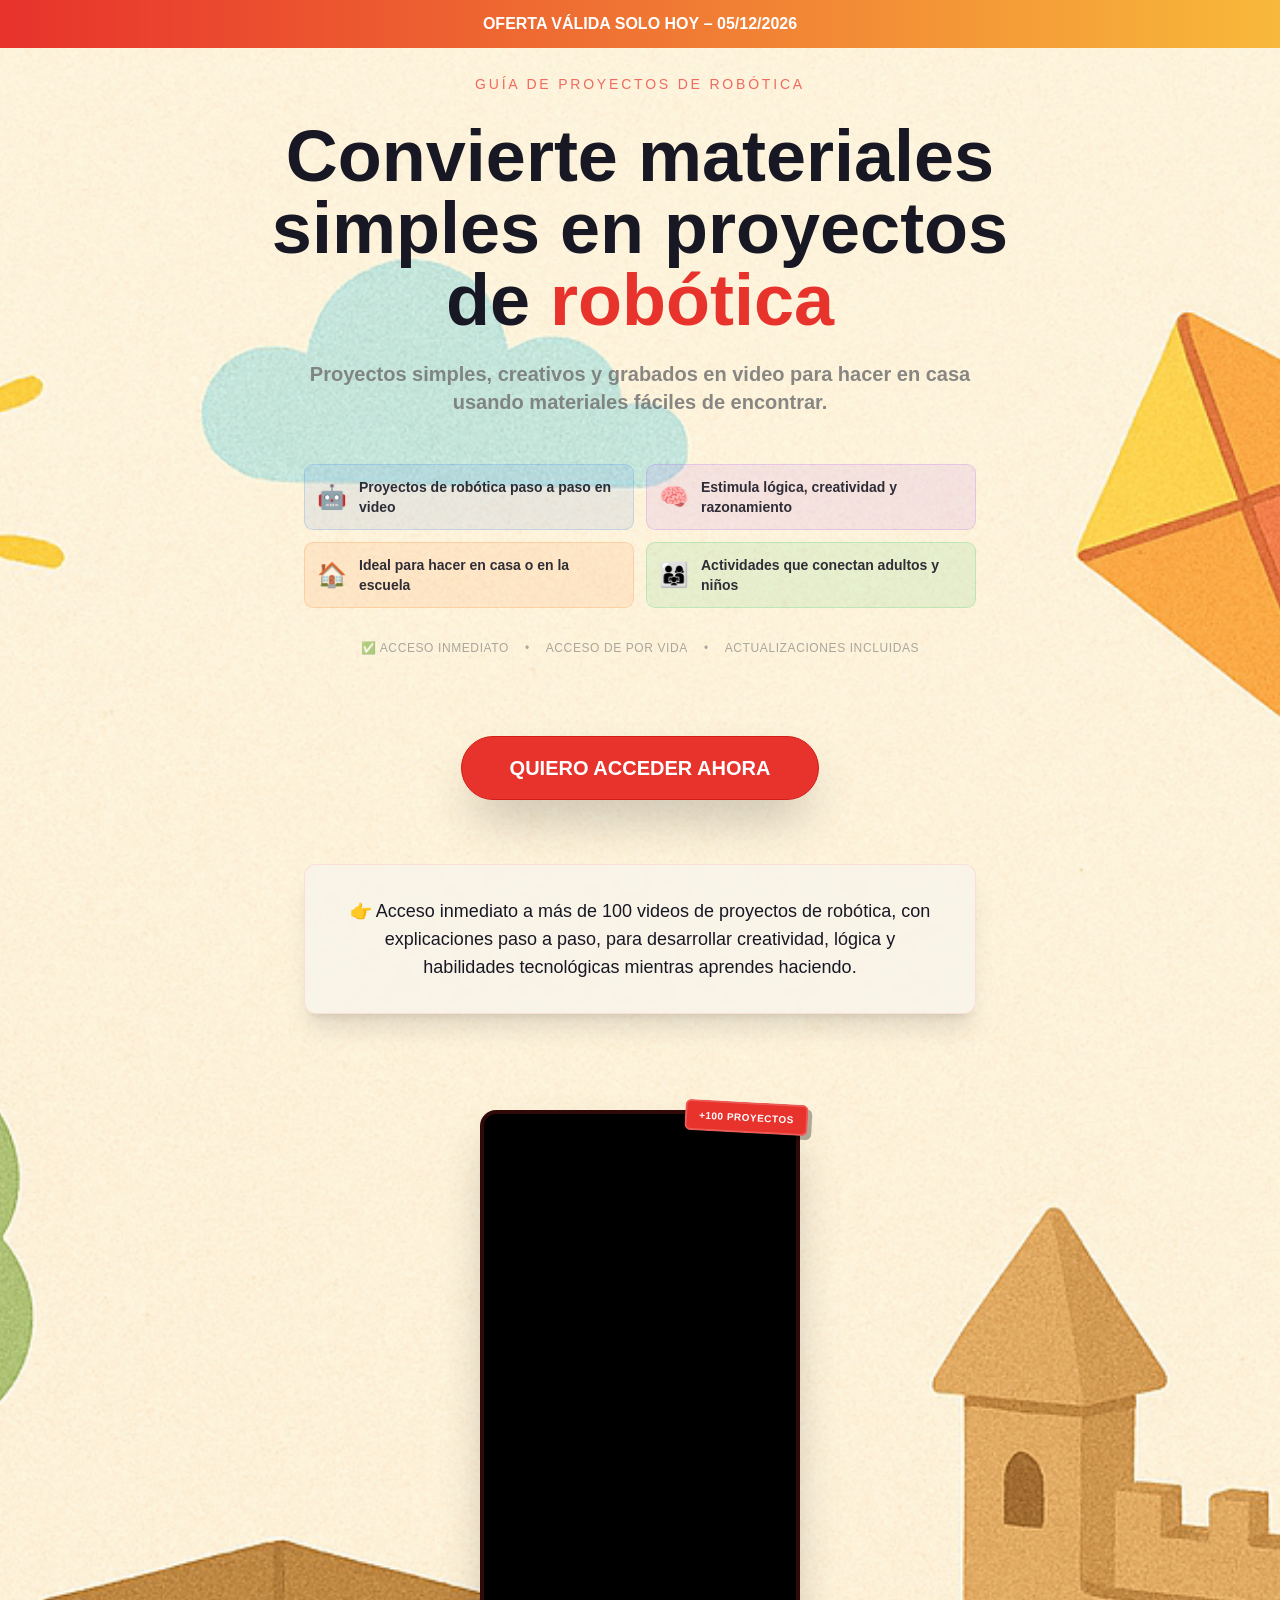
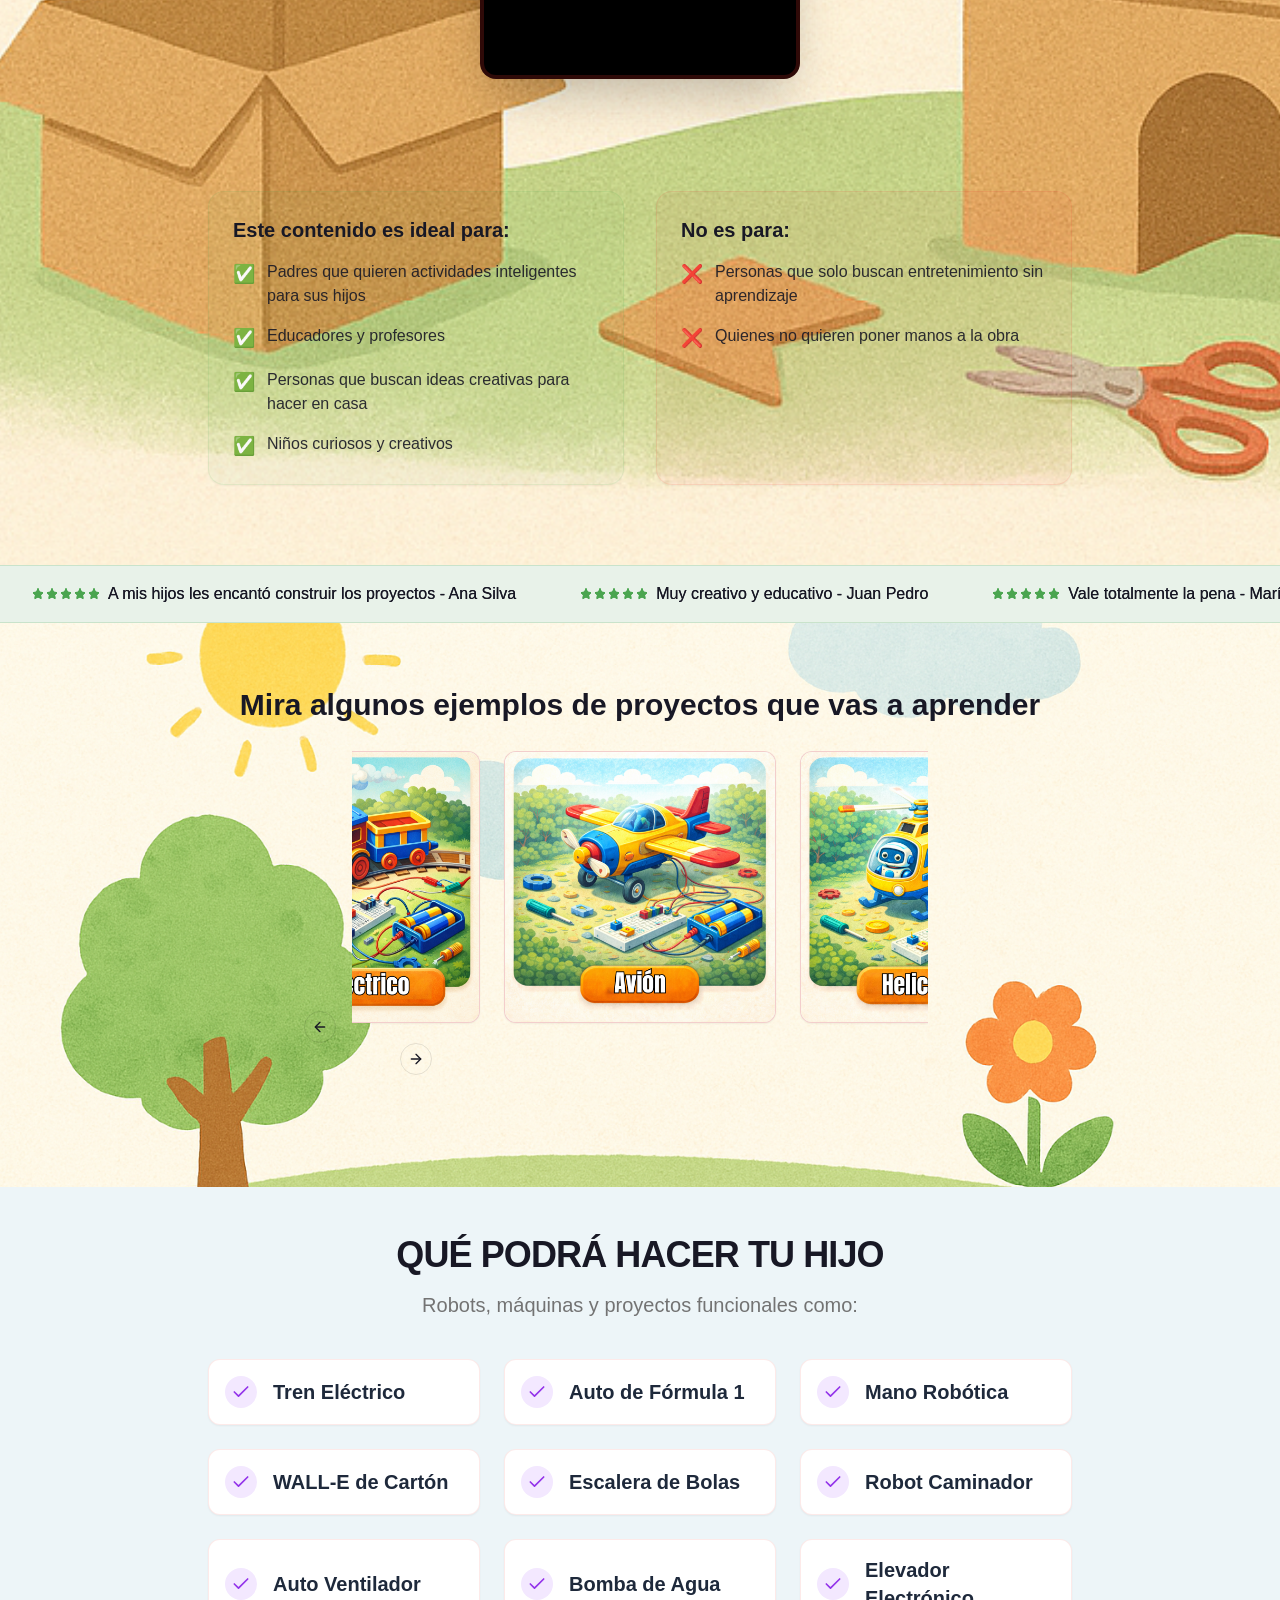
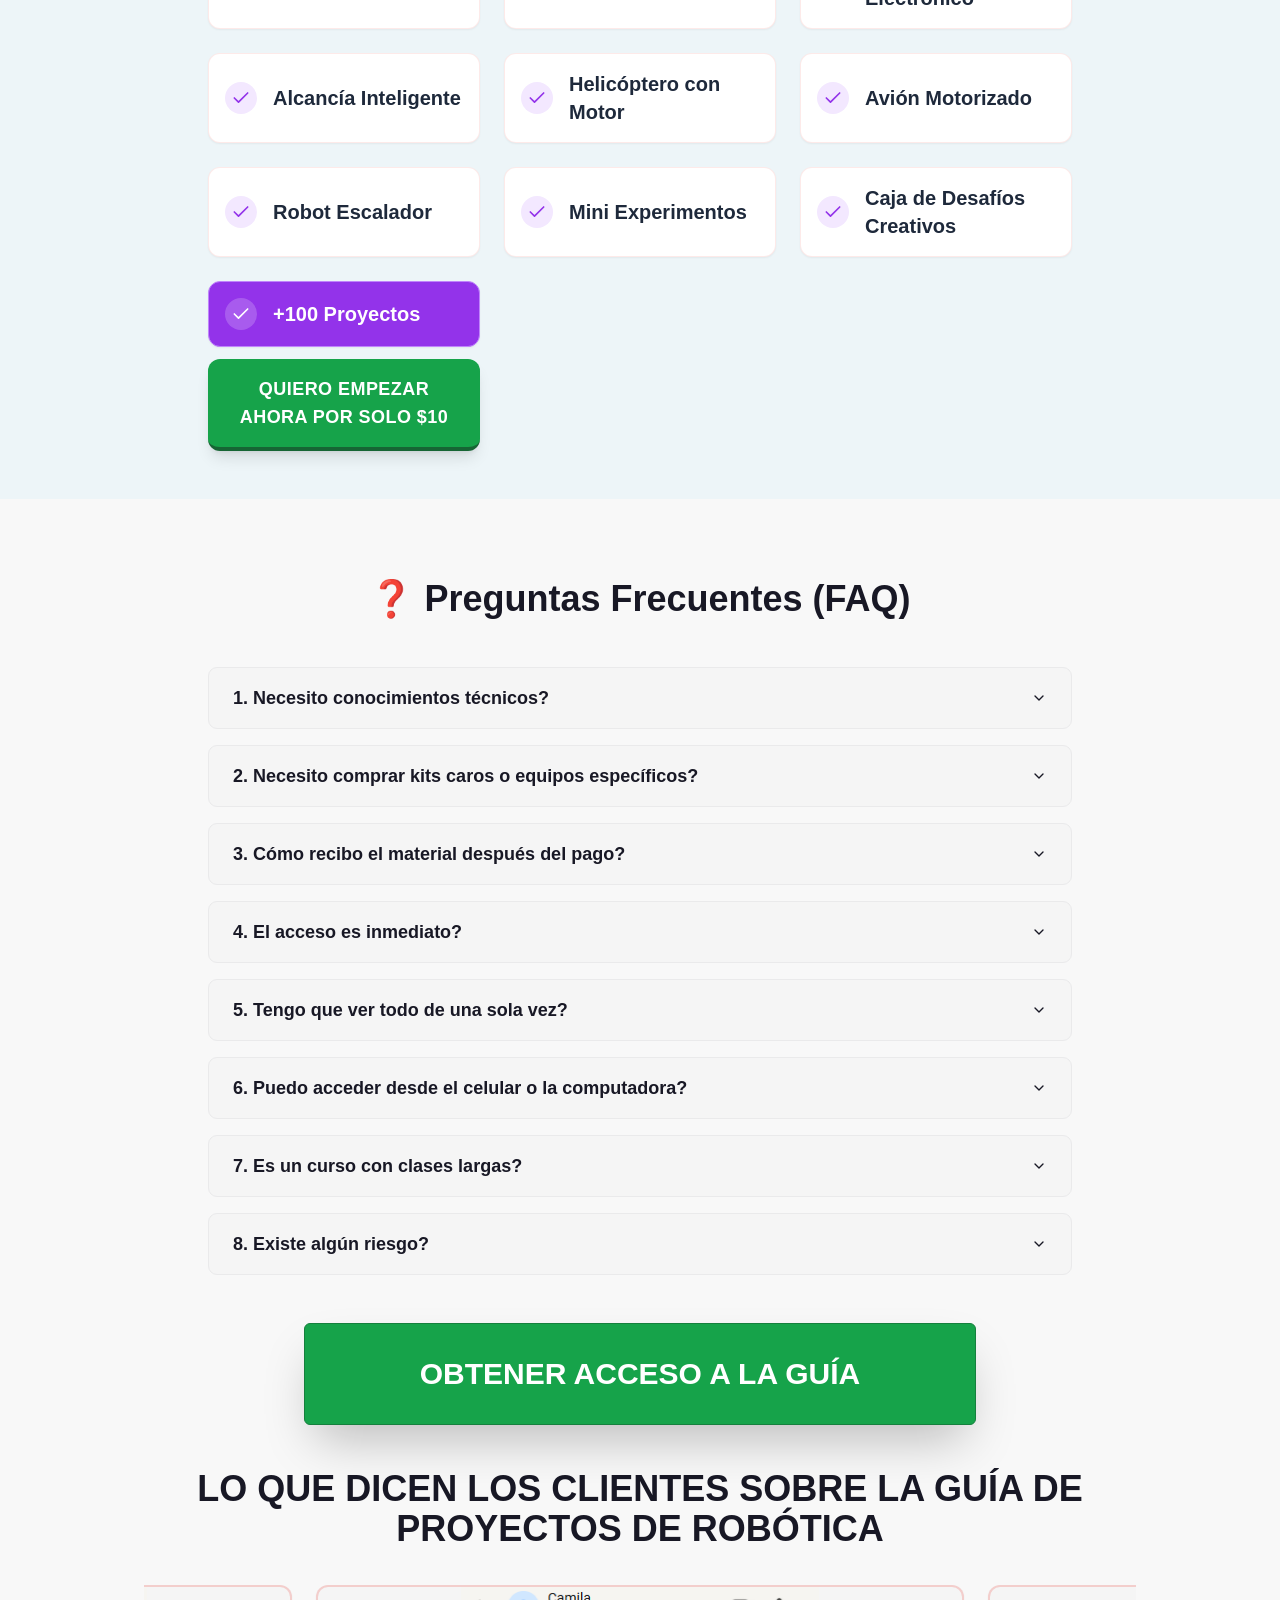
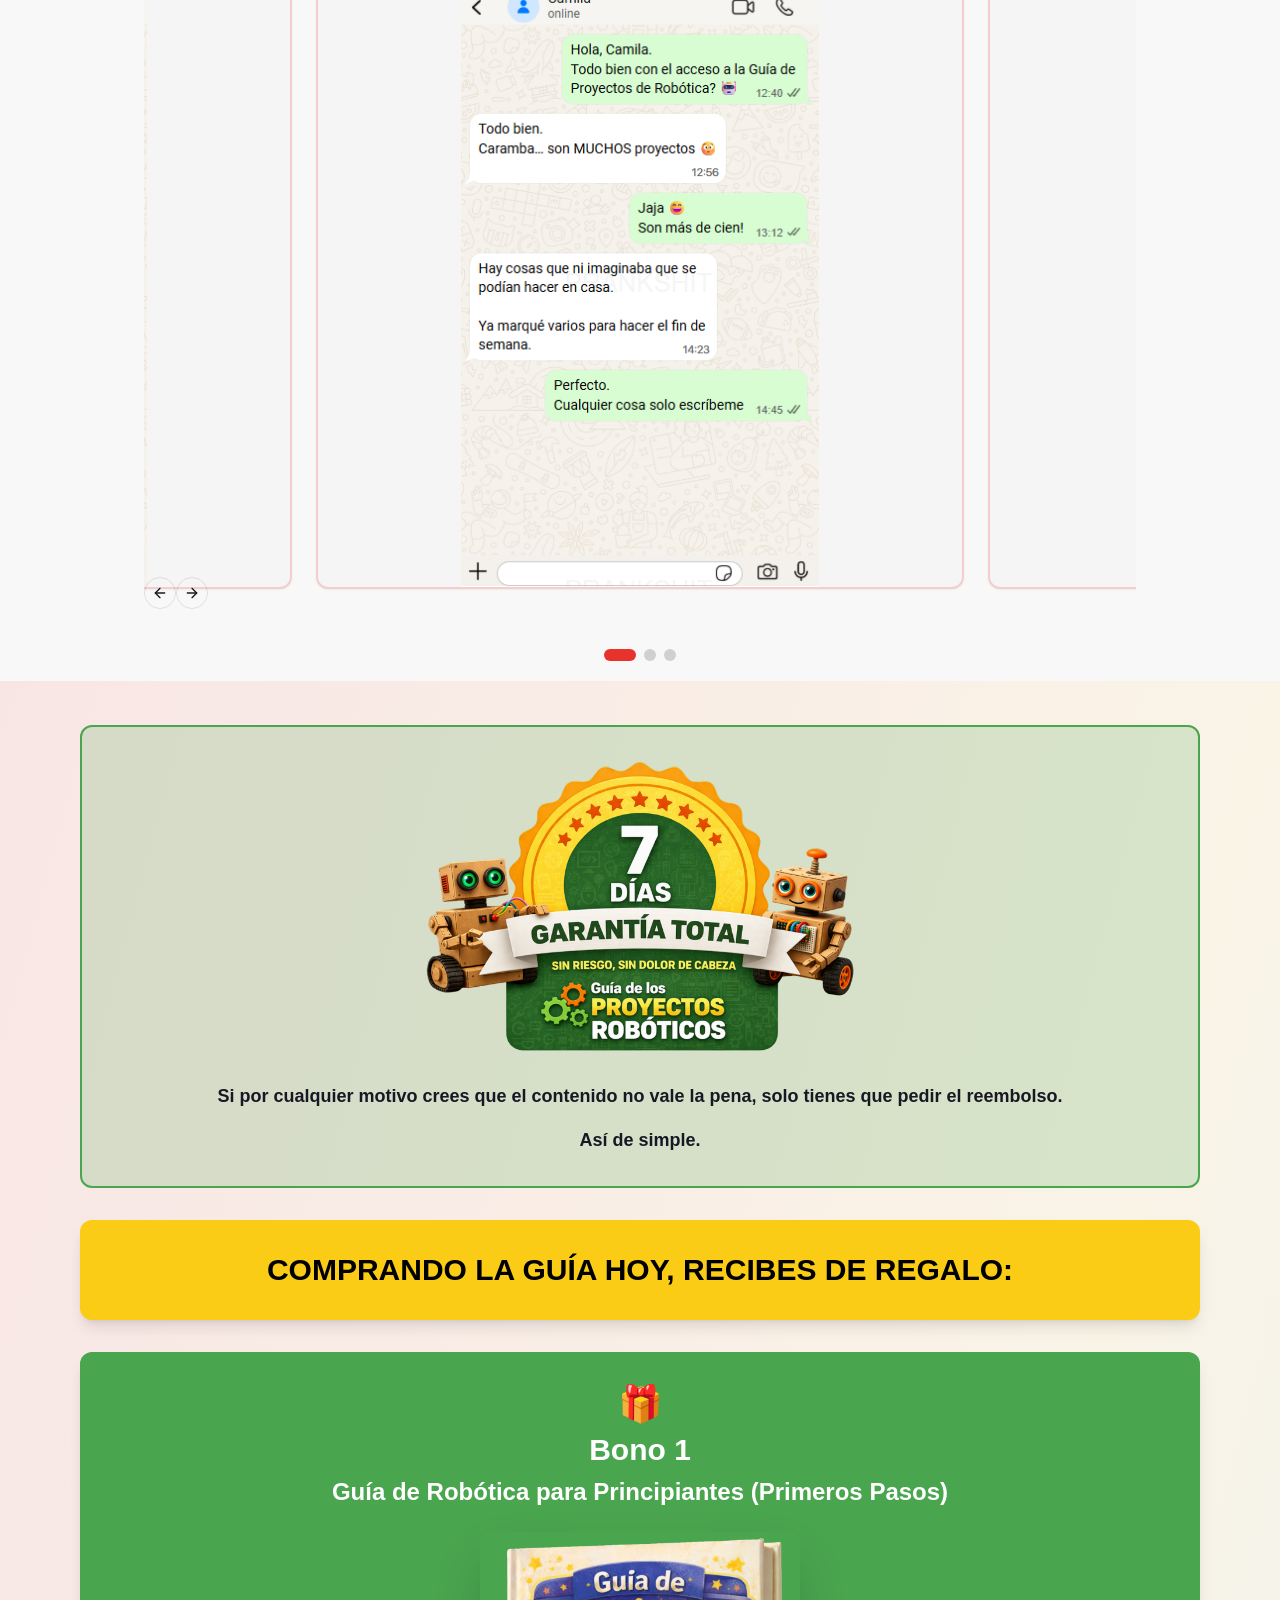
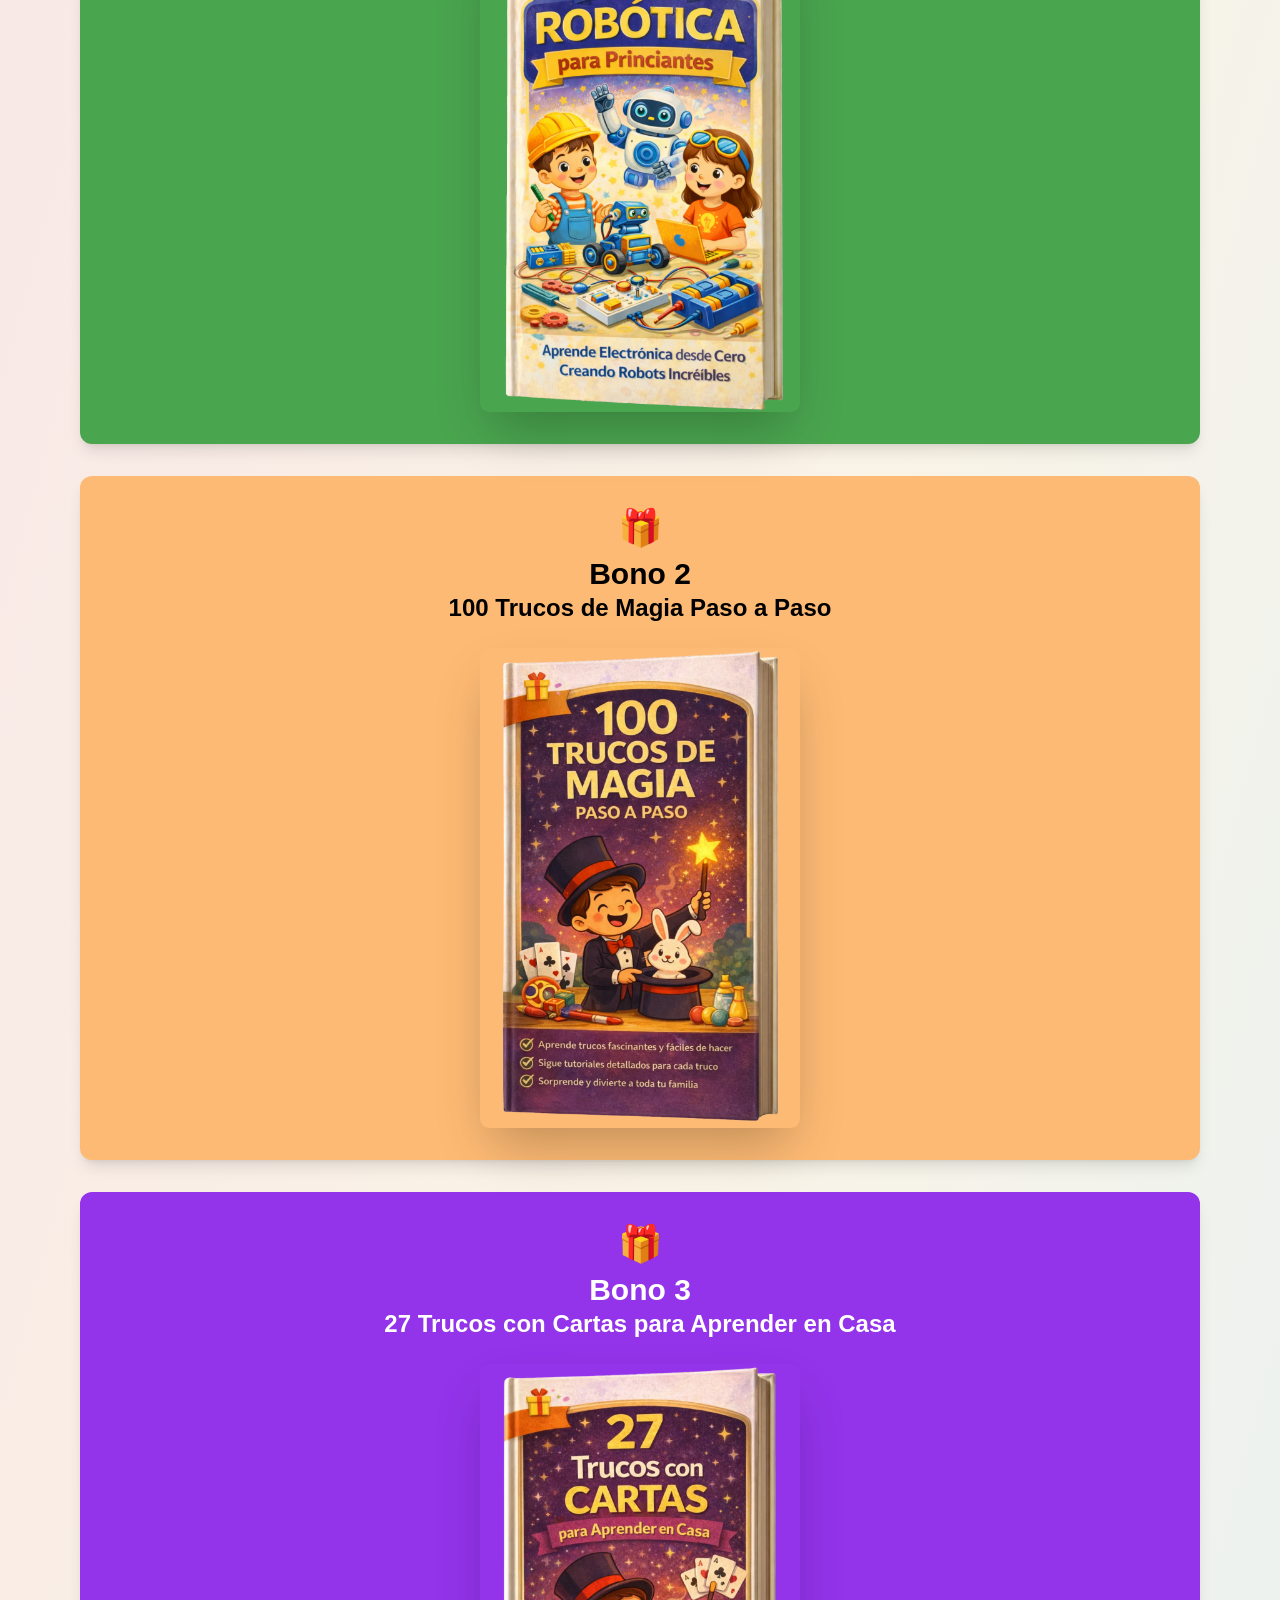
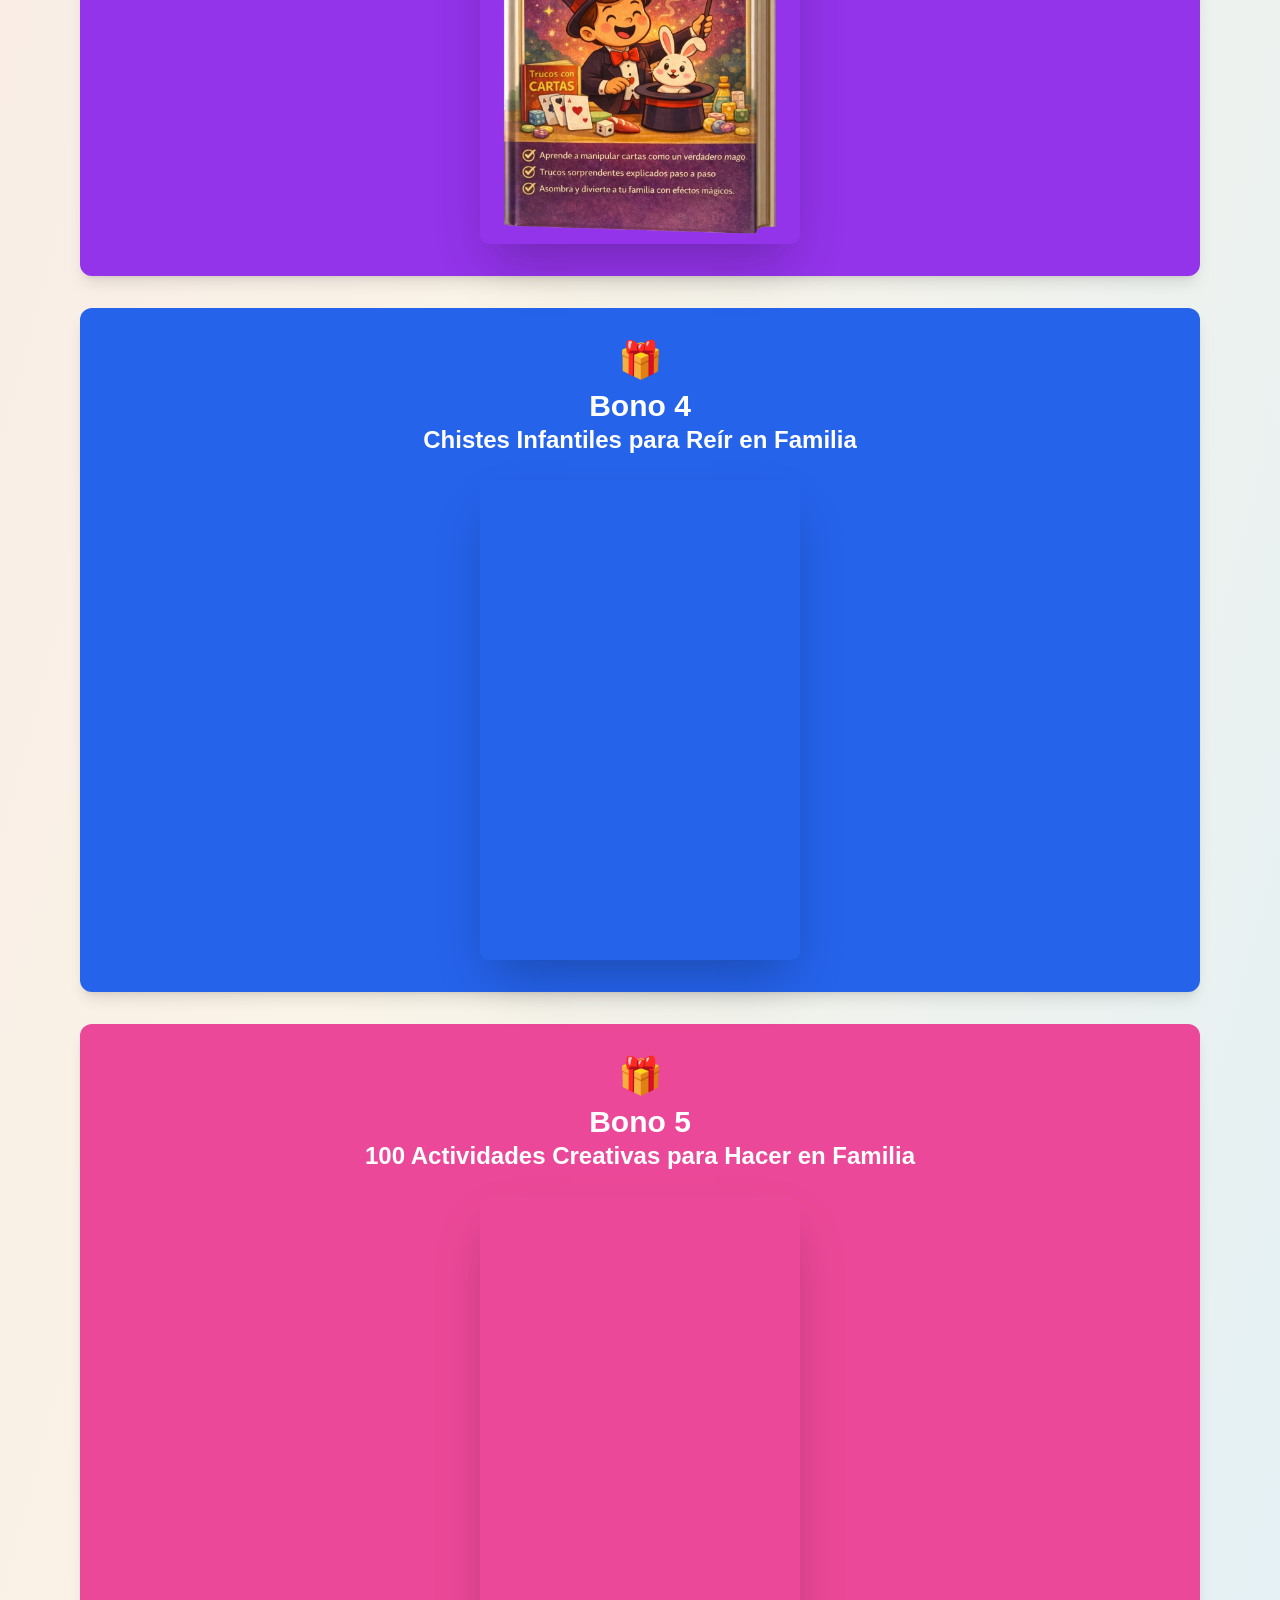
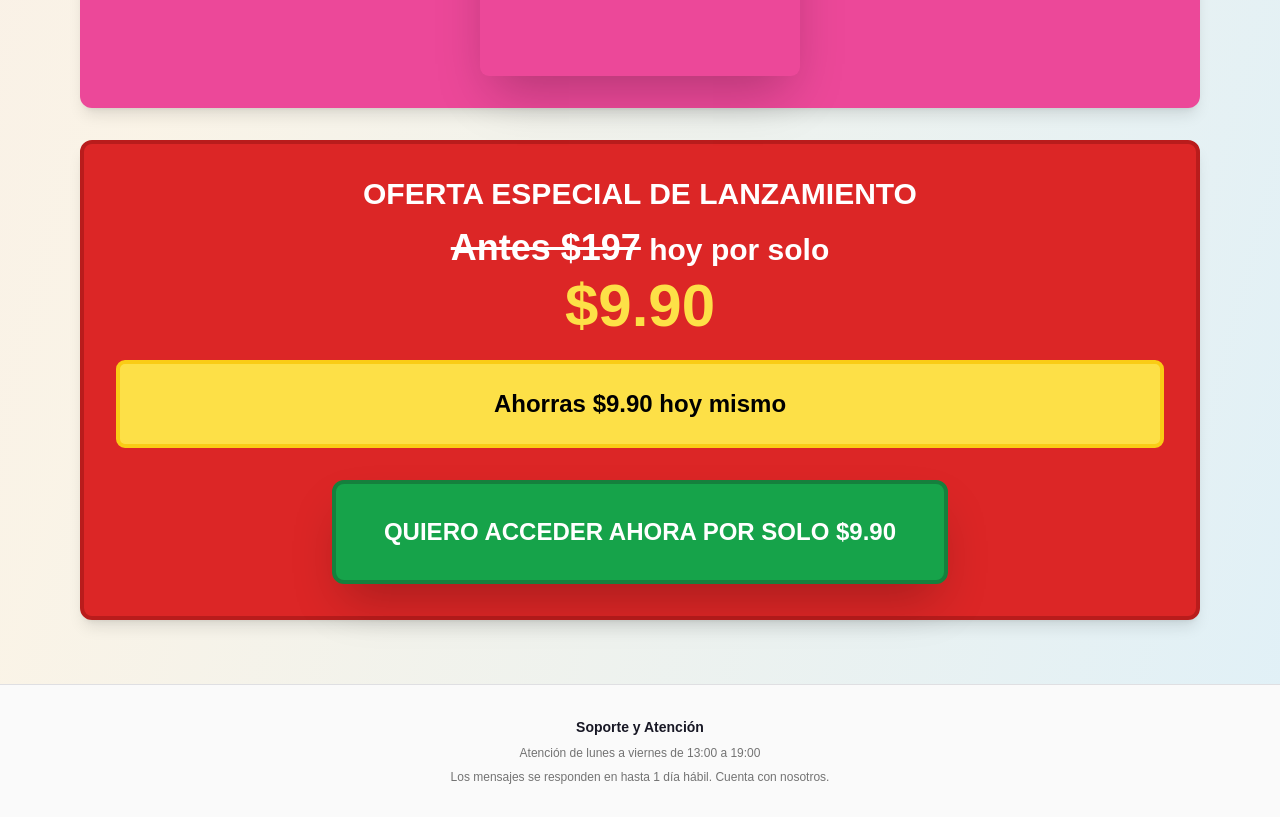
==== commit fb460fa0: "Add files via upload" ====
--- a/index.html
+++ b/index.html
@@ -1,27 +1,35 @@
 <!DOCTYPE html>
 <html lang="es">
 <head>
-    <!-- Google tag (gtag.js) -->
-    <script async src="https://www.googletagmanager.com/gtag/js?id=AW-953761327"></script>
+    <meta charset="UTF-8">
+    <!-- Tags de marketing adiadas até a página principal terminar de carregar. -->
     <script>
       window.dataLayer = window.dataLayer || [];
       function gtag(){dataLayer.push(arguments);}
-      gtag('js', new Date());
-      gtag('config', 'AW-953761327');
+      window.addEventListener('load', function () {
+        var gtagScript = document.createElement('script');
+        gtagScript.src = 'https://www.googletagmanager.com/gtag/js?id=AW-953761327';
+        gtagScript.async = true;
+        document.head.appendChild(gtagScript);
+        gtag('js', new Date());
+        gtag('config', 'AW-953761327');
+      }, { once: true });
     </script>
 
     <!-- Meta Pixel Code -->
     <script>
-    !function(f,b,e,v,n,t,s)
-    {if(f.fbq)return;n=f.fbq=function(){n.callMethod?
-    n.callMethod.apply(n,arguments):n.queue.push(arguments)};
-    if(!f._fbq)f._fbq=n;n.push=n;n.loaded=!0;n.version='2.0';
-    n.queue=[];t=b.createElement(e);t.async=!0;
-    t.src=v;s=b.getElementsByTagName(e)[0];
-    s.parentNode.insertBefore(t,s)}(window, document,'script',
-    'https://connect.facebook.net/en_US/fbevents.js');
-    fbq('init', '1648315026236616');
-    fbq('track', 'PageView');
+    window.addEventListener('load', function () {
+      !function(f,b,e,v,n,t,s)
+      {if(f.fbq)return;n=f.fbq=function(){n.callMethod?
+      n.callMethod.apply(n,arguments):n.queue.push(arguments)};
+      if(!f._fbq)f._fbq=n;n.push=n;n.loaded=!0;n.version='2.0';
+      n.queue=[];t=b.createElement(e);t.async=true;
+      t.src=v;s=b.getElementsByTagName(e)[0];
+      s.parentNode.insertBefore(t,s)}(window, document,'script',
+      'https://connect.facebook.net/en_US/fbevents.js');
+      fbq('init', '1648315026236616');
+      fbq('track', 'PageView');
+    }, { once: true });
     </script>
     <noscript><img height="1" width="1" style="display:none"
     src="https://www.facebook.com/tr?id=1648315026236616&ev=PageView&noscript=1"
@@ -36,14 +44,22 @@
     <meta property="og:title" content="Guía Completa de Proyectos de Robótica Paso a Paso">
     <meta property="og:description" content="Descubre proyectos simples y creativos de robótica que puedes construir en casa con materiales fáciles de conseguir.">
     <meta property="og:type" content="website">
-    <meta property="og:image" content="/assets/7_dias.png">
-    <link rel="preconnect" href="https://fonts.googleapis.com">
-    <link rel="preconnect" href="https://fonts.gstatic.com" crossorigin="">
-    <link href="https://fonts.googleapis.com/css2?family=Poppins:wght@400;500;600;700;800&family=Inter:wght@400;500;600&display=swap" rel="stylesheet">
+    <meta property="og:image" content="/assets/7_dias.webp">
+    <link rel="preload" as="image" href="/assets/hero_bg_1.webp" fetchpriority="high">
+    <style>
+      :root { --font-sans: system-ui, -apple-system, BlinkMacSystemFont, "Segoe UI", sans-serif; }
+      .font-heading { font-family: var(--font-sans) !important; }
+      html, body { overflow-x: clip; }
+      [data-testid="button-carousel-prev"] { left: .5rem !important; }
+      [data-testid="button-carousel-next"] { right: .5rem !important; }
+      footer p:nth-child(2) { display: none; }
+      @media (min-width: 768px) { [data-testid="button-carousel-prev"] { left: 0 !important; } [data-testid="button-carousel-next"] { right: 0 !important; } }
+      @media (prefers-reduced-motion: reduce) { *, *::before, *::after { animation-duration: .01ms !important; animation-iteration-count: 1 !important; scroll-behavior: auto !important; transition-duration: .01ms !important; } }
+    </style>
     <script type="module" crossorigin="" src="/assets/index-C3Rvtp4Y.js"></script>
     <script defer src="/assets/checkout-config.js"></script>
-    <link rel="stylesheet" crossorigin="" href="/assets/index-BqPzICSW.css">
-    <link rel="stylesheet" href="/assets/publication-fixes.css">
+    <link rel="preload" as="style" crossorigin="" href="/assets/index-BqPzICSW.css" onload="this.onload=null;this.rel='stylesheet'">
+    <noscript><link rel="stylesheet" crossorigin="" href="/assets/index-BqPzICSW.css"></noscript>
 </head>
 <body>
     <div id="root"></div>
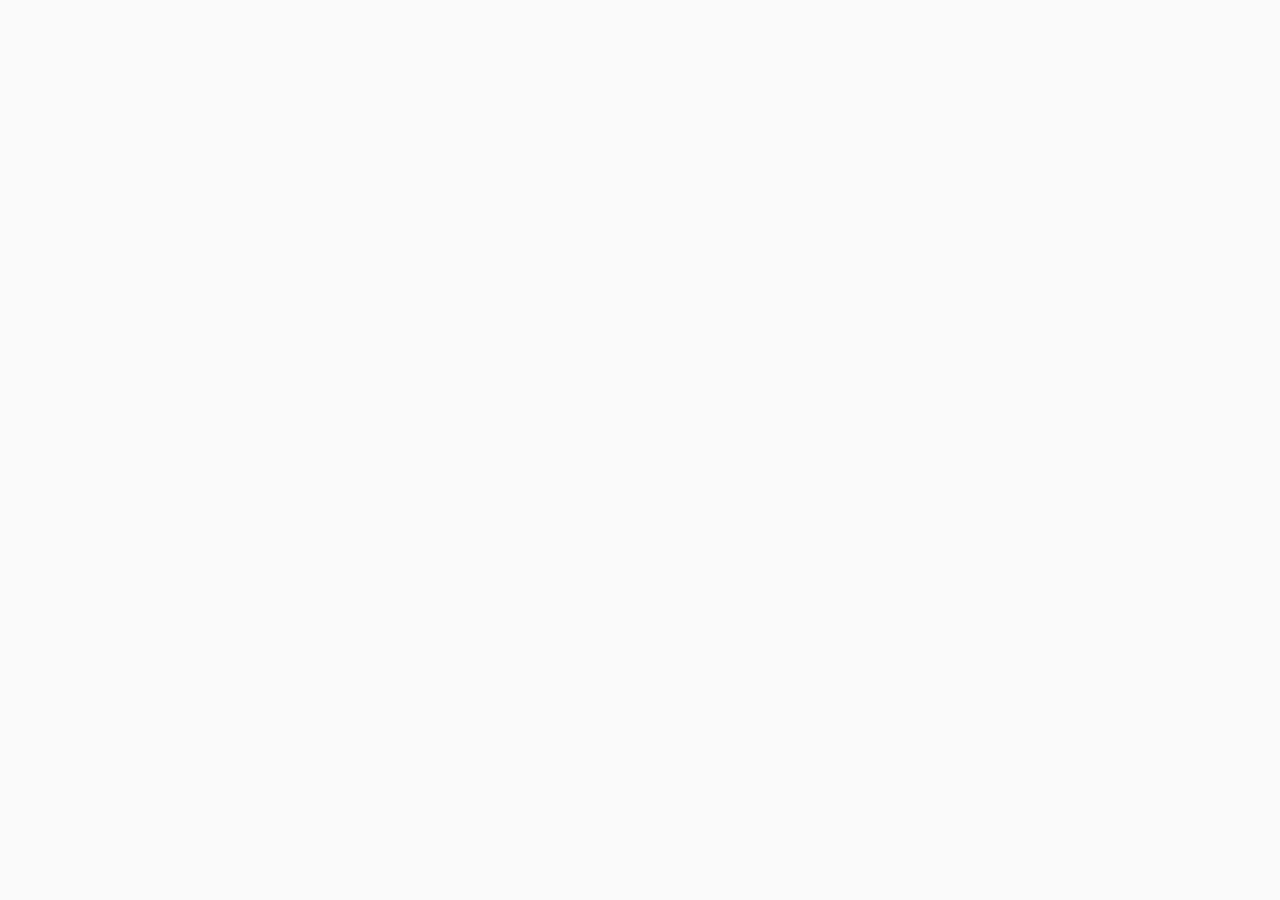
==== commit 9d9a0944: "Add files via upload" ====
--- a/index.html
+++ b/index.html
@@ -56,8 +56,8 @@
       @media (min-width: 768px) { [data-testid="button-carousel-prev"] { left: 0 !important; } [data-testid="button-carousel-next"] { right: 0 !important; } }
       @media (prefers-reduced-motion: reduce) { *, *::before, *::after { animation-duration: .01ms !important; animation-iteration-count: 1 !important; scroll-behavior: auto !important; transition-duration: .01ms !important; } }
     </style>
-    <script type="module" crossorigin="" src="/assets/index-C3Rvtp4Y.js"></script>
-    <script defer src="/assets/checkout-config.js"></script>
+    <script type="module" crossorigin="" src="/assets/index-video-fix.js"></script>
+    <script defer src="/assets/checkout-config-v2.js"></script>
     <link rel="preload" as="style" crossorigin="" href="/assets/index-BqPzICSW.css" onload="this.onload=null;this.rel='stylesheet'">
     <noscript><link rel="stylesheet" crossorigin="" href="/assets/index-BqPzICSW.css"></noscript>
 </head>
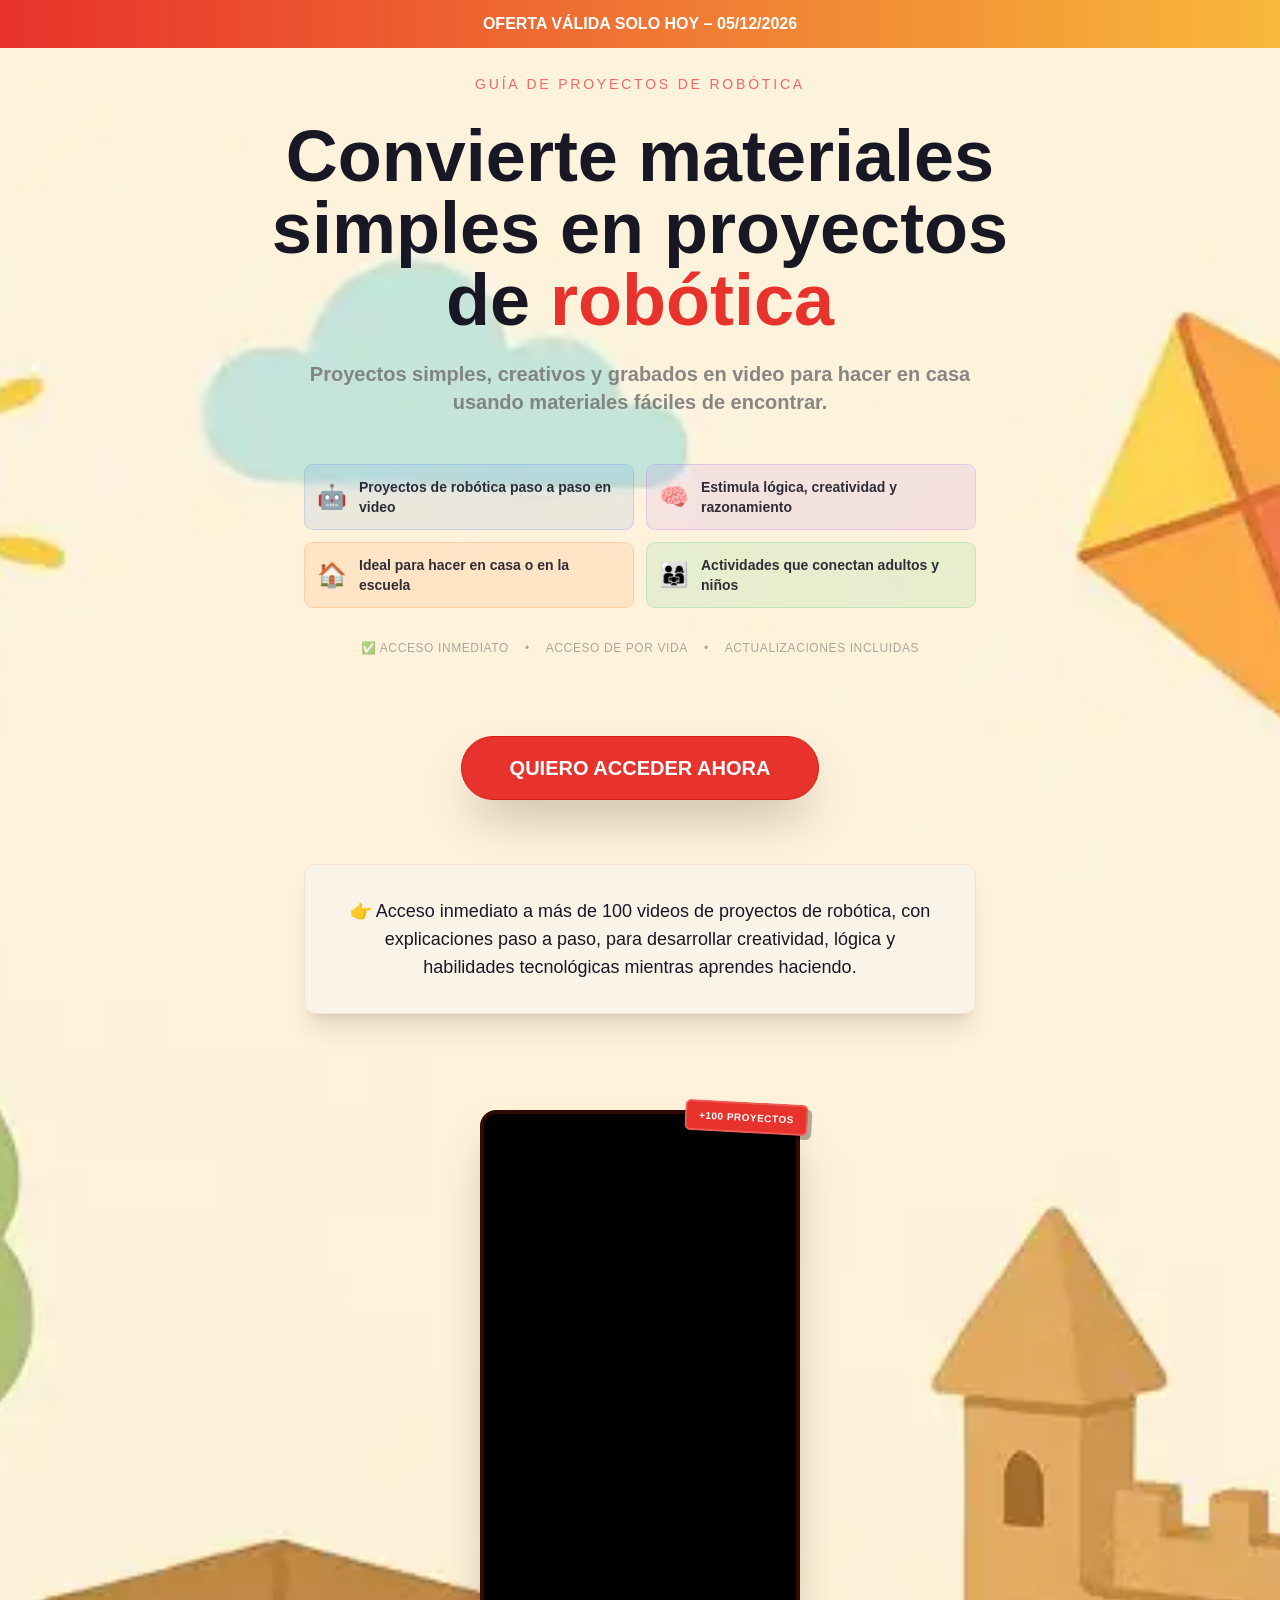
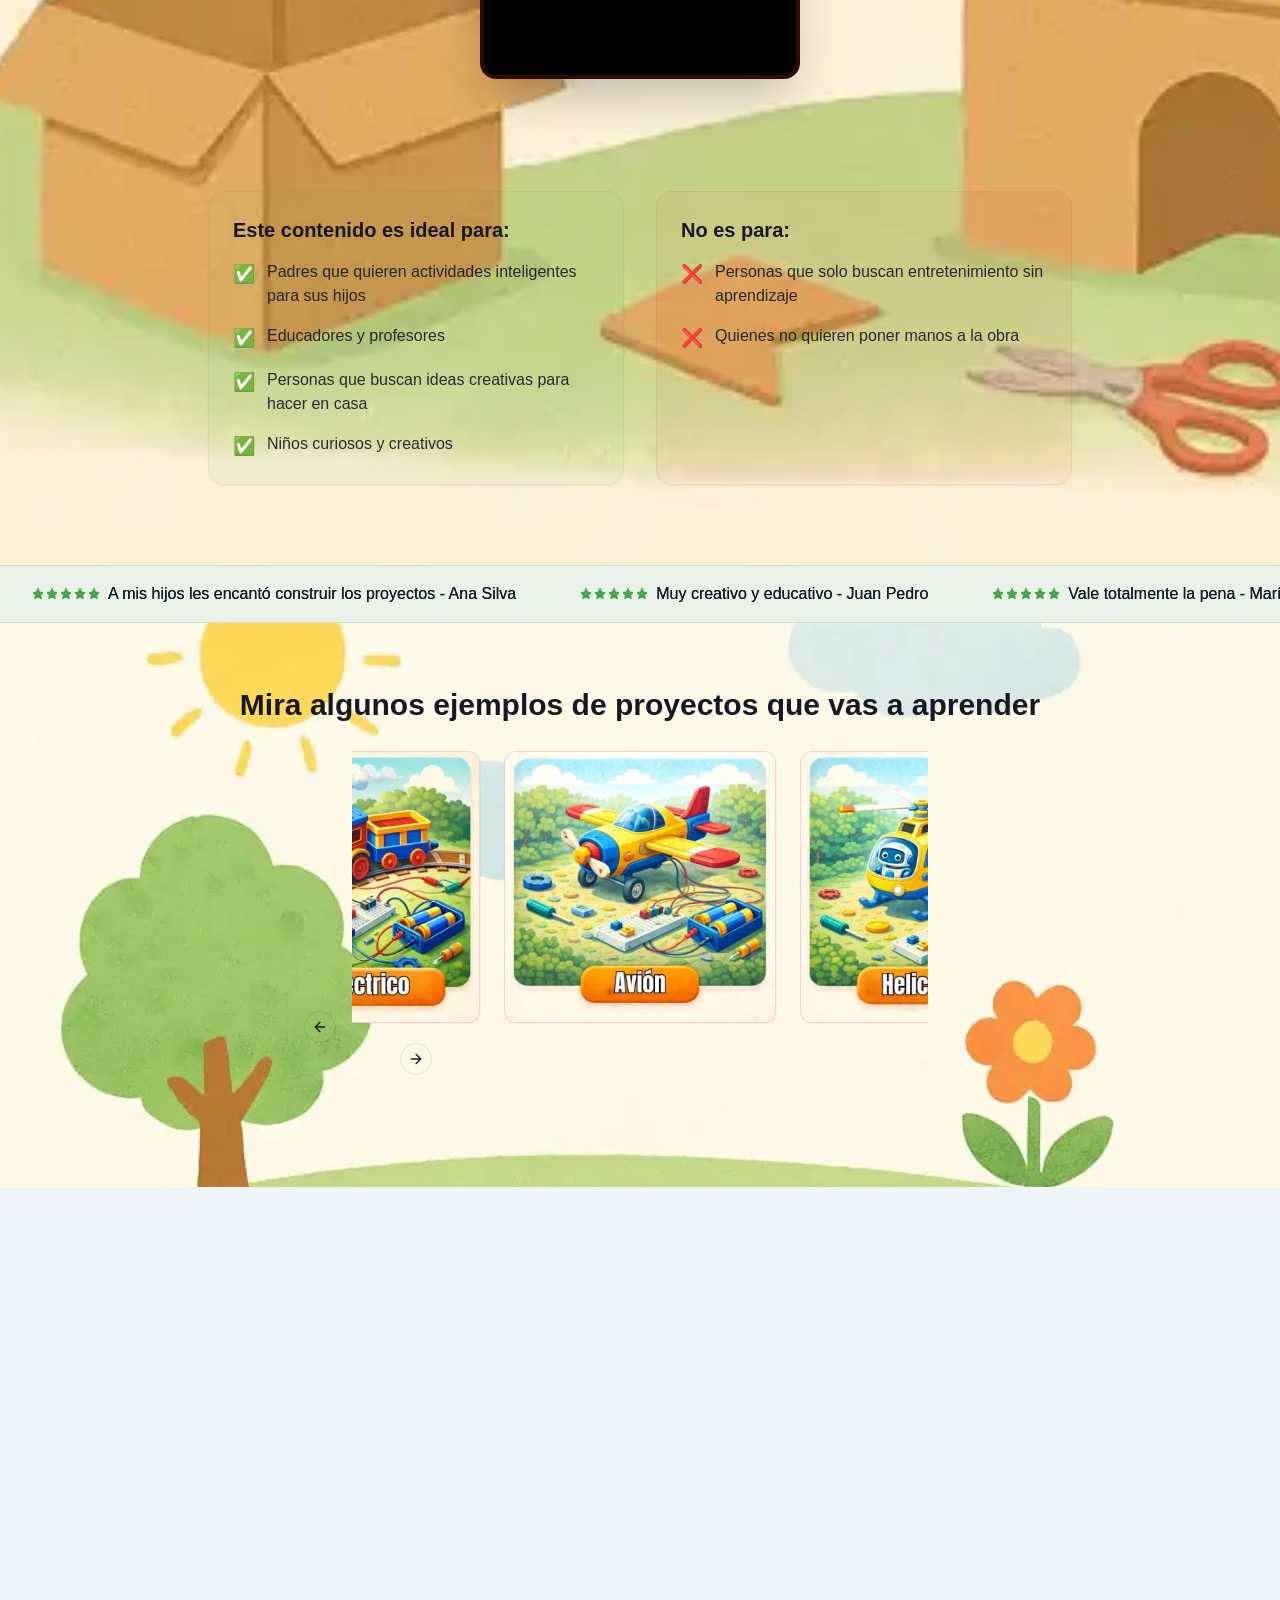
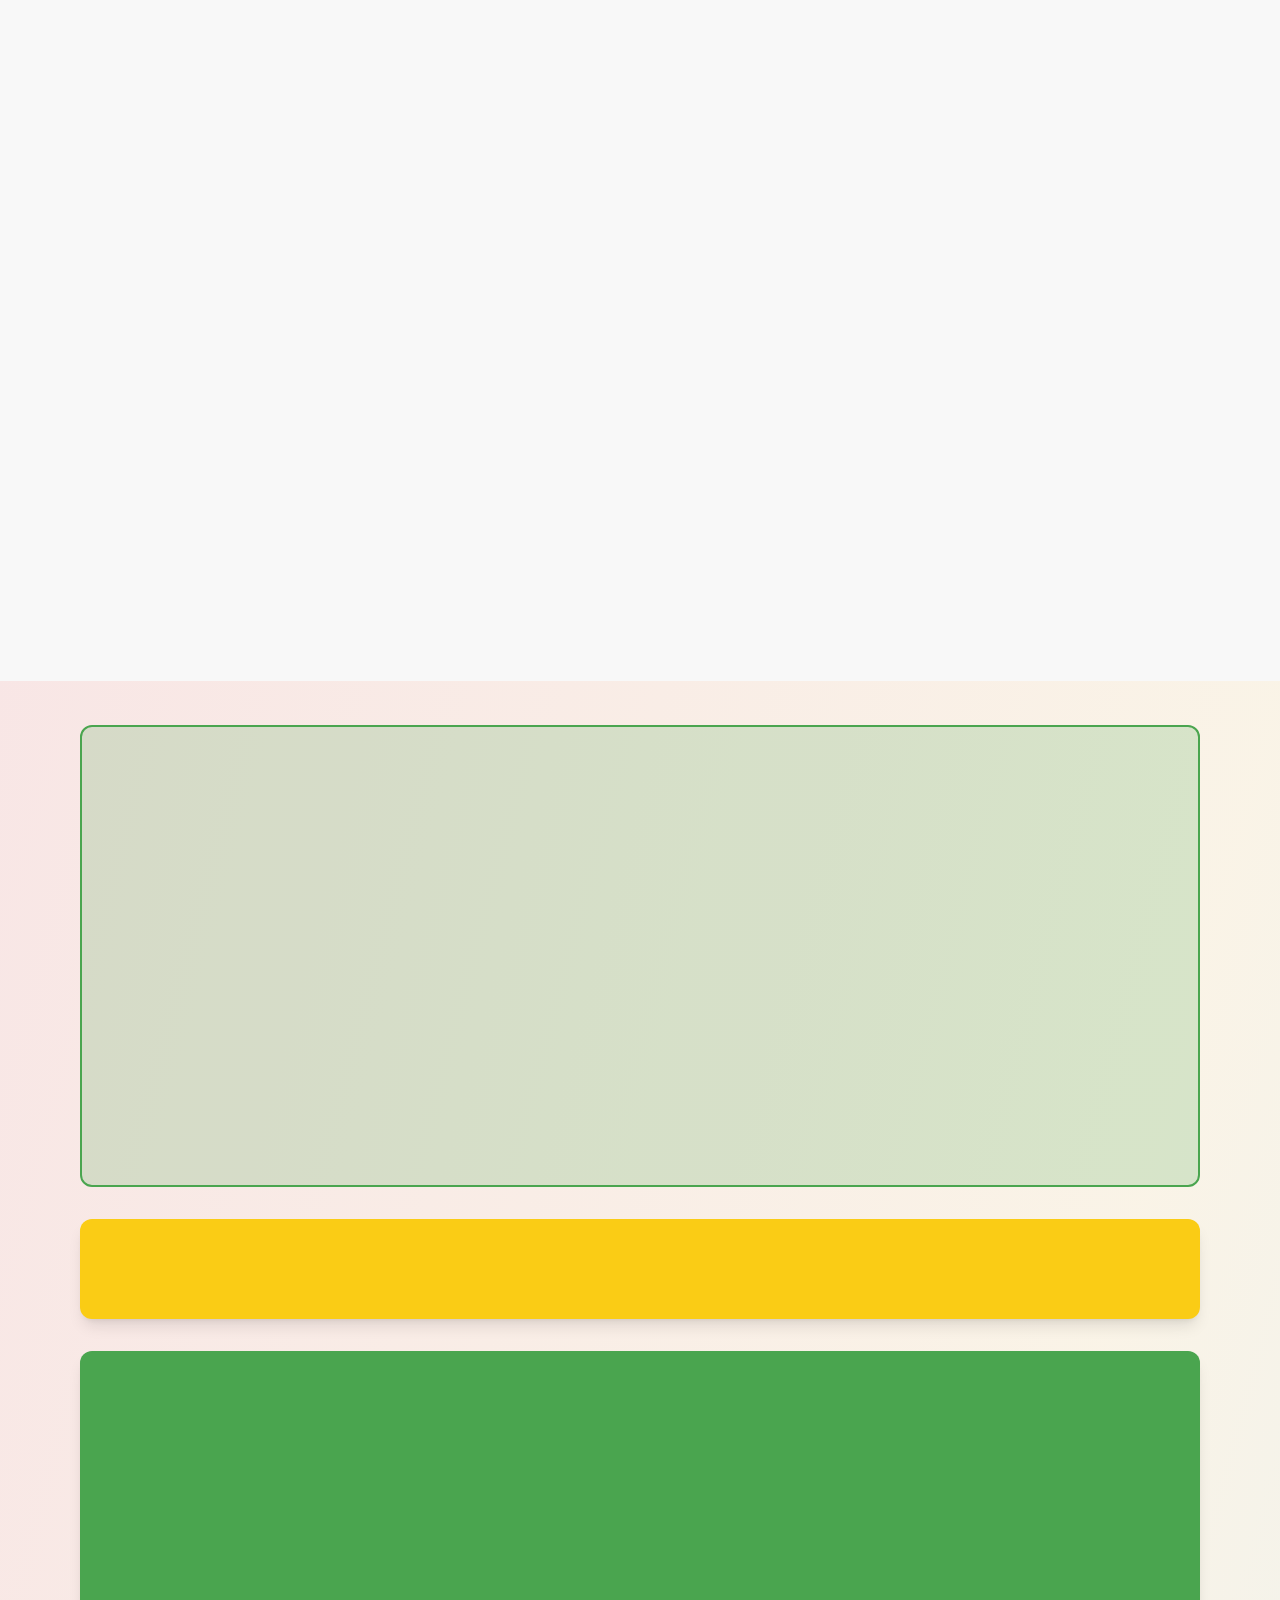
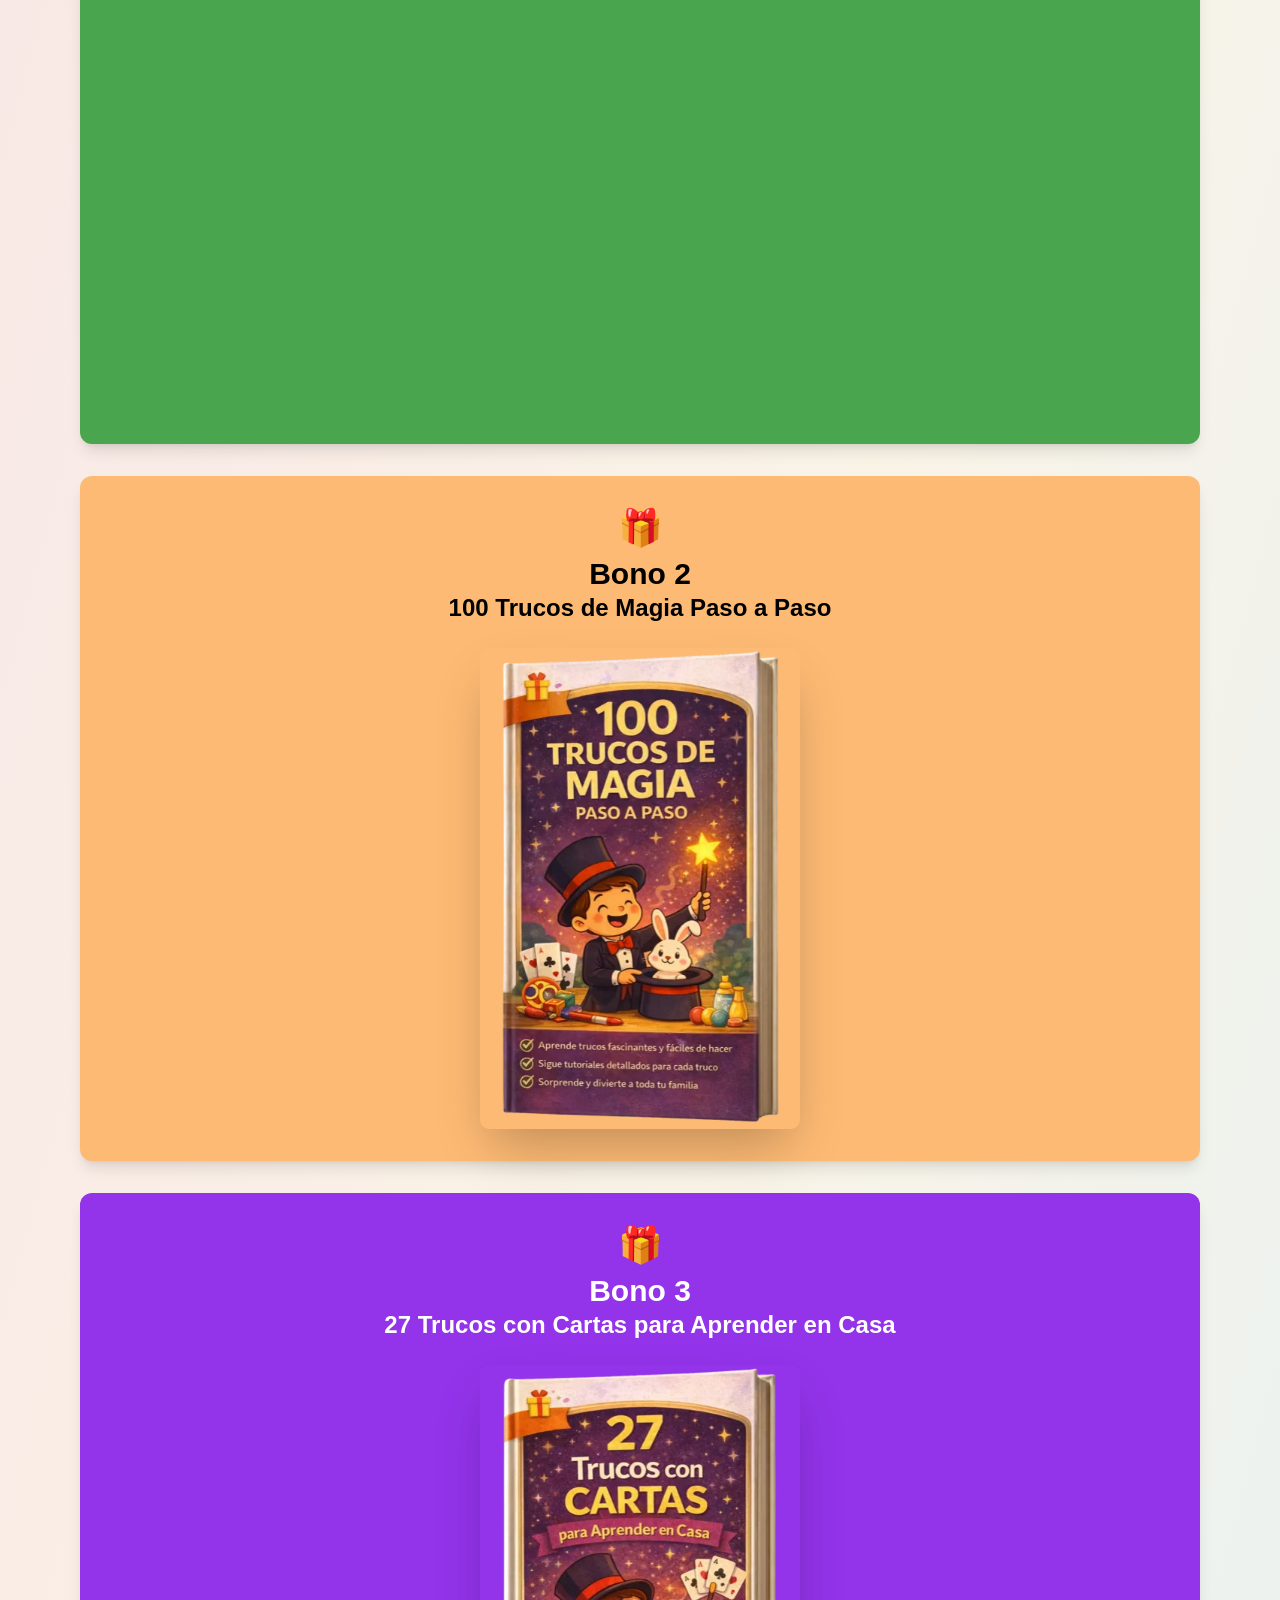
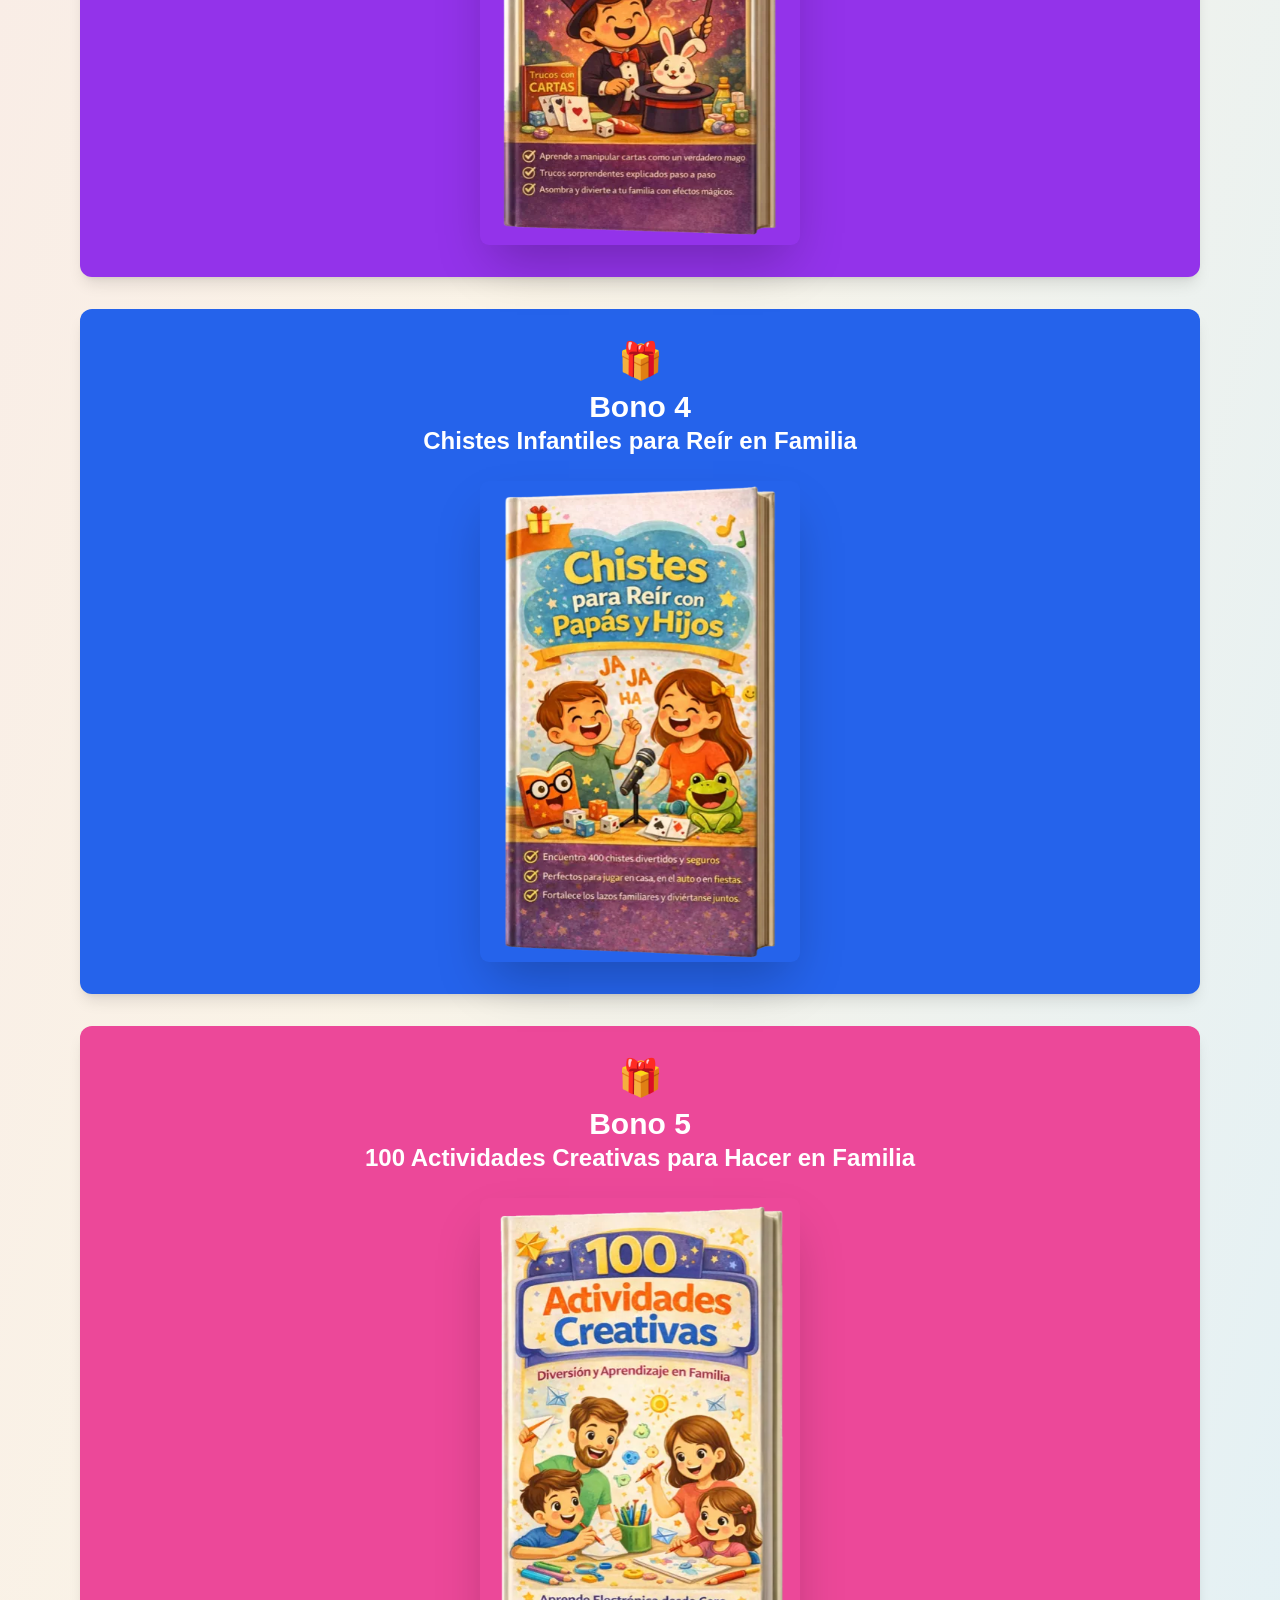
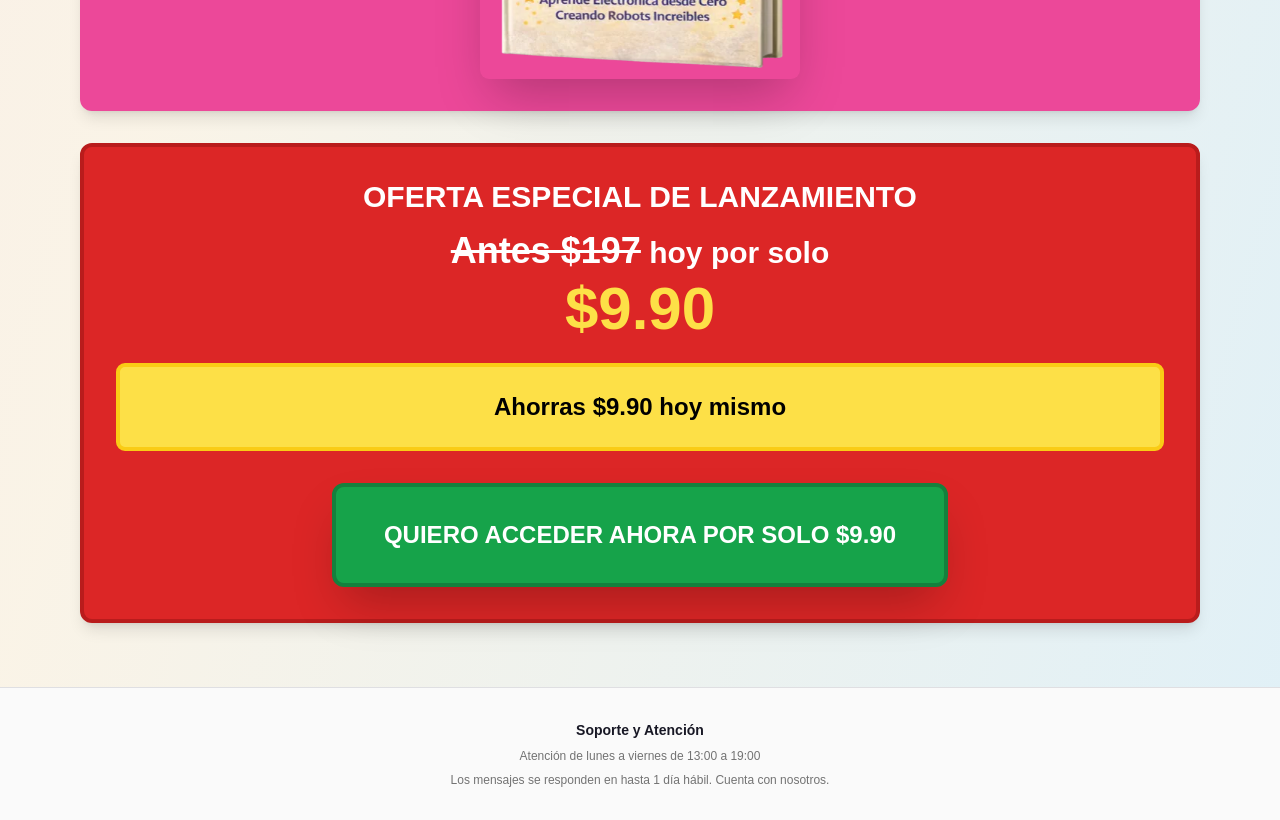
==== commit e440f37f: "Add files via upload" ====
--- a/index.html
+++ b/index.html
@@ -2,41 +2,38 @@
 <html lang="es">
 <head>
     <meta charset="UTF-8">
-    <!-- Tags de marketing adiadas até a página principal terminar de carregar. -->
-    <script>
-      window.dataLayer = window.dataLayer || [];
-      function gtag(){dataLayer.push(arguments);}
-      window.addEventListener('load', function () {
-        var gtagScript = document.createElement('script');
-        gtagScript.src = 'https://www.googletagmanager.com/gtag/js?id=AW-953761327';
-        gtagScript.async = true;
-        document.head.appendChild(gtagScript);
-        gtag('js', new Date());
-        gtag('config', 'AW-953761327');
-      }, { once: true });
-    </script>
-
     <!-- Meta Pixel Code -->
     <script>
-    window.addEventListener('load', function () {
       !function(f,b,e,v,n,t,s)
       {if(f.fbq)return;n=f.fbq=function(){n.callMethod?
       n.callMethod.apply(n,arguments):n.queue.push(arguments)};
       if(!f._fbq)f._fbq=n;n.push=n;n.loaded=!0;n.version='2.0';
-      n.queue=[];t=b.createElement(e);t.async=true;
+      n.queue=[];t=b.createElement(e);t.async=!0;
       t.src=v;s=b.getElementsByTagName(e)[0];
       s.parentNode.insertBefore(t,s)}(window, document,'script',
       'https://connect.facebook.net/en_US/fbevents.js');
       fbq('init', '1648315026236616');
       fbq('track', 'PageView');
-    }, { once: true });
     </script>
     <noscript><img height="1" width="1" style="display:none"
     src="https://www.facebook.com/tr?id=1648315026236616&ev=PageView&noscript=1"
     /></noscript>
     <!-- End Meta Pixel Code -->
-
-    <meta charset="UTF-8">
+    <!-- Google tag (gtag.js) -->
+    <script async src="https://www.googletagmanager.com/gtag/js?id=AW-953761327"></script>
+    <script>
+      window.dataLayer = window.dataLayer || [];
+      function gtag(){dataLayer.push(arguments);}
+      gtag('js', new Date());
+      gtag('config', 'AW-953761327');
+    </script>
+    <script type="text/javascript">
+      (function(c,l,a,r,i,t,y){
+        c[a]=c[a]||function(){(c[a].q=c[a].q||[]).push(arguments)};
+        t=l.createElement(r);t.async=1;t.src="https://www.clarity.ms/tag/"+i;
+        y=l.getElementsByTagName(r)[0];y.parentNode.insertBefore(t,y);
+      })(window, document, "clarity", "script", "xtjzc11ri7");
+    </script>
     <meta name="viewport" content="width=device-width, initial-scale=1.0">
     <meta name="theme-color" content="#7c3aed">
     <title>Guía de Proyectos de Robótica - Versión 2026</title>
@@ -54,10 +51,12 @@
       [data-testid="button-carousel-next"] { right: .5rem !important; }
       footer p:nth-child(2) { display: none; }
       @media (min-width: 768px) { [data-testid="button-carousel-prev"] { left: 0 !important; } [data-testid="button-carousel-next"] { right: 0 !important; } }
+      @supports (content-visibility: auto) {
+        [data-testid="section-problem"], [data-testid="section-testimonials"], [data-testid="section-faq"], [data-testid="section-learning-outcomes"], [data-testid="section-guarantee-text"], [data-testid="section-bonus-header"], [data-testid="section-bonus-1"] { content-visibility: auto; contain-intrinsic-size: auto 900px; }
+      }
       @media (prefers-reduced-motion: reduce) { *, *::before, *::after { animation-duration: .01ms !important; animation-iteration-count: 1 !important; scroll-behavior: auto !important; transition-duration: .01ms !important; } }
     </style>
-    <script type="module" crossorigin="" src="/assets/index-video-fix.js"></script>
-    <script defer src="/assets/checkout-config-v2.js"></script>
+    <script type="module" crossorigin="" src="/assets/index-performance.js"></script>
     <link rel="preload" as="style" crossorigin="" href="/assets/index-BqPzICSW.css" onload="this.onload=null;this.rel='stylesheet'">
     <noscript><link rel="stylesheet" crossorigin="" href="/assets/index-BqPzICSW.css"></noscript>
 </head>
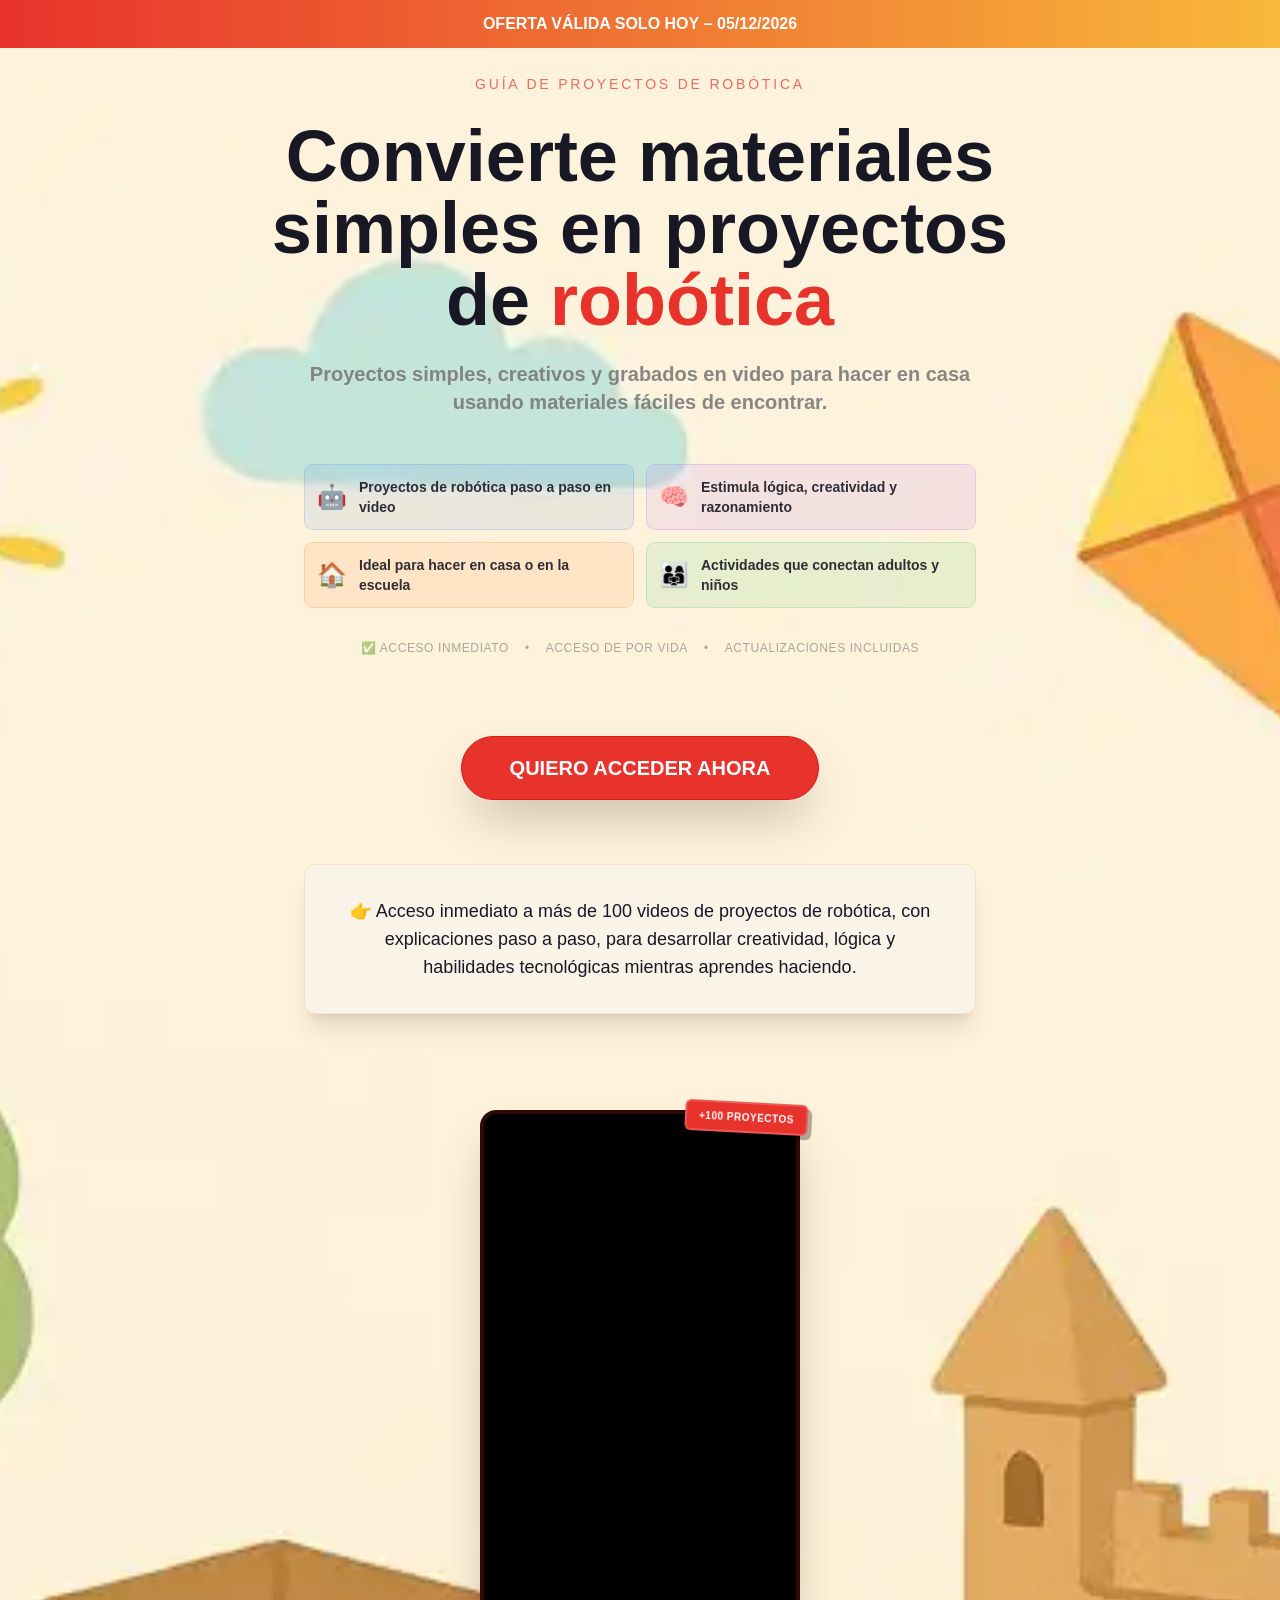
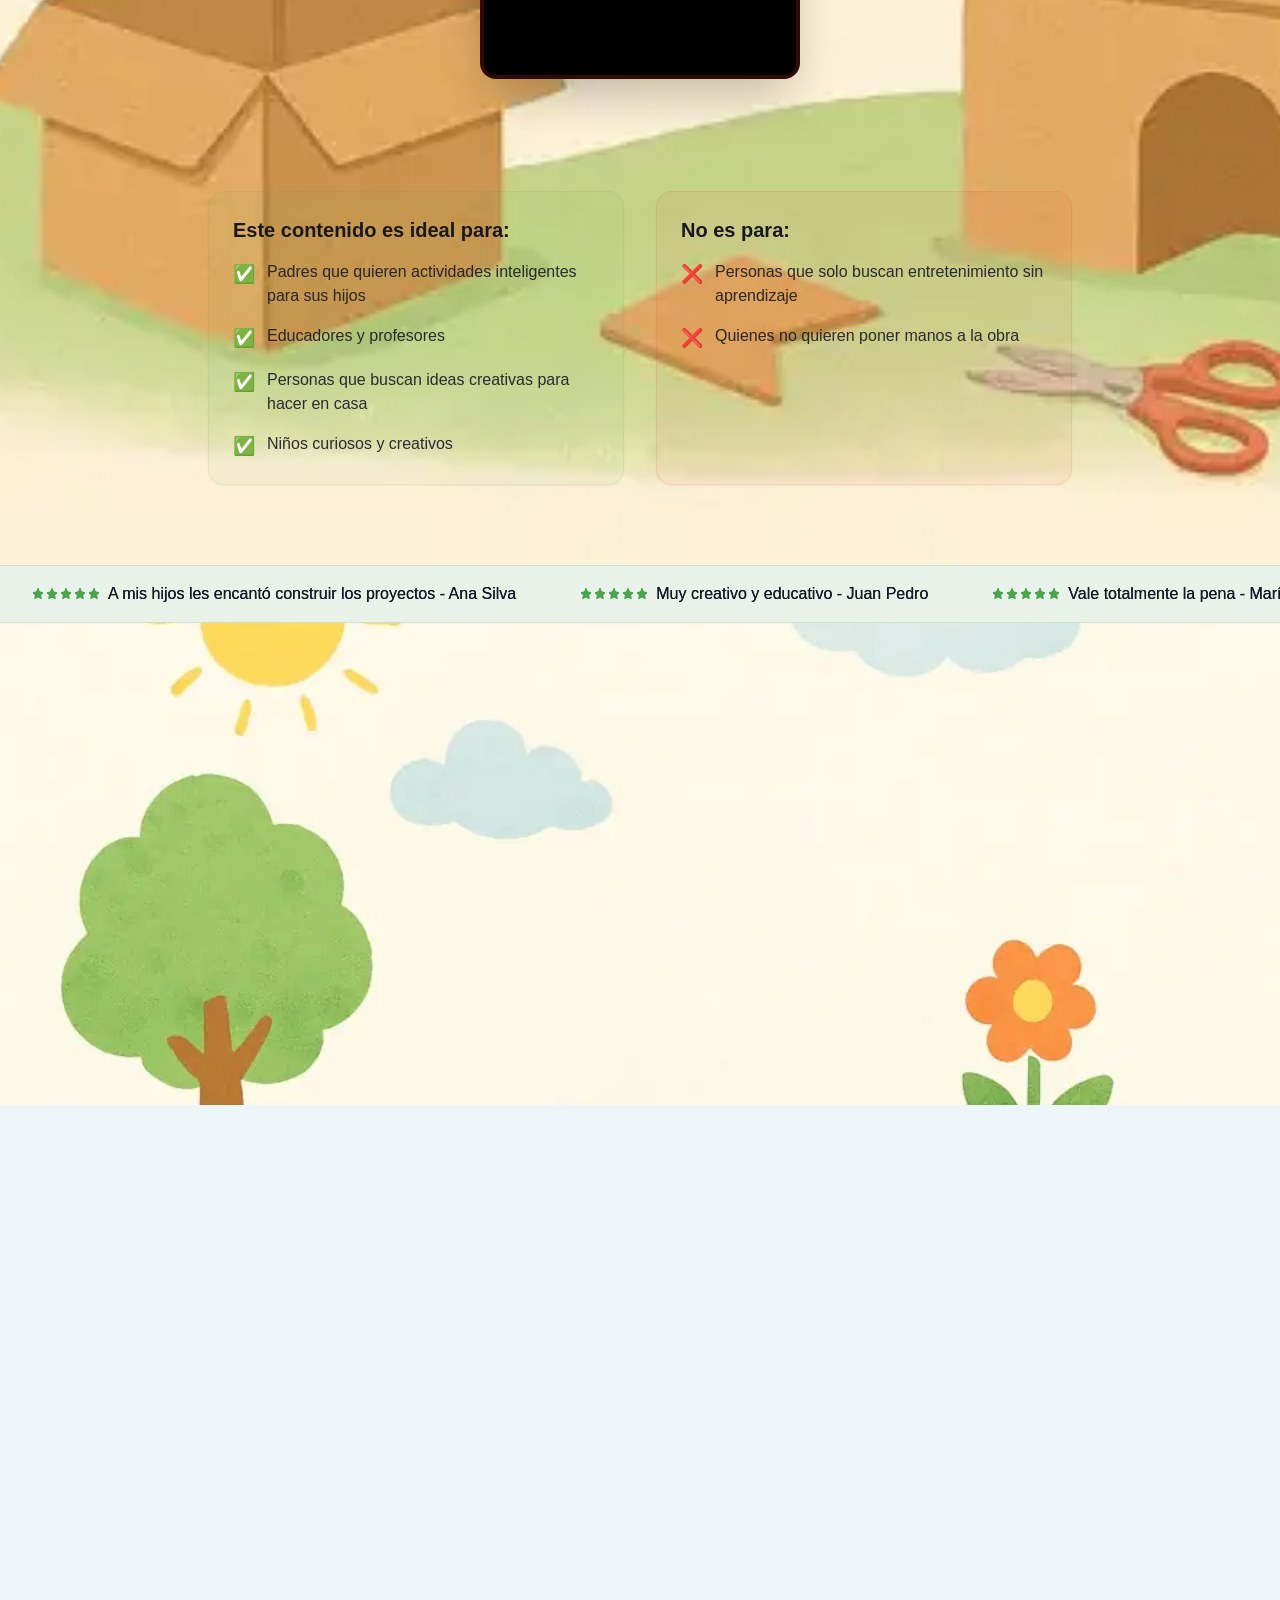
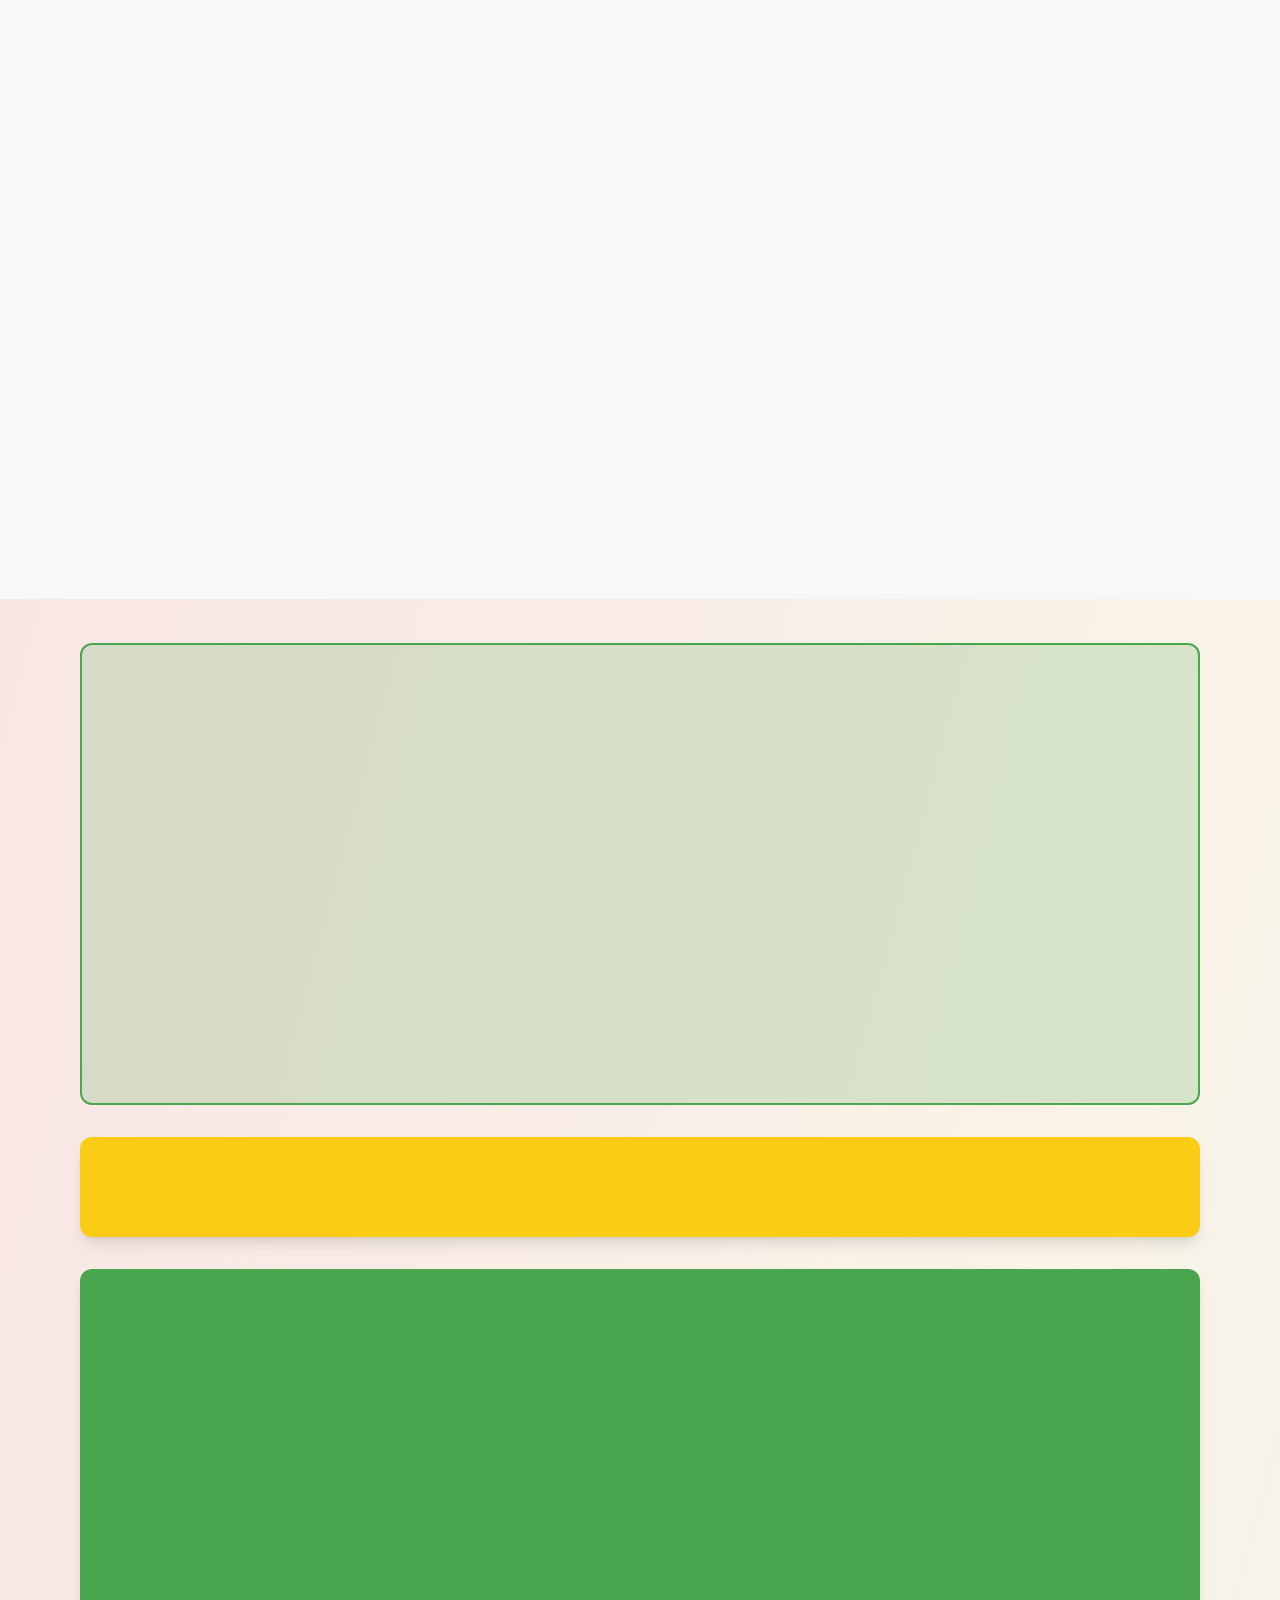
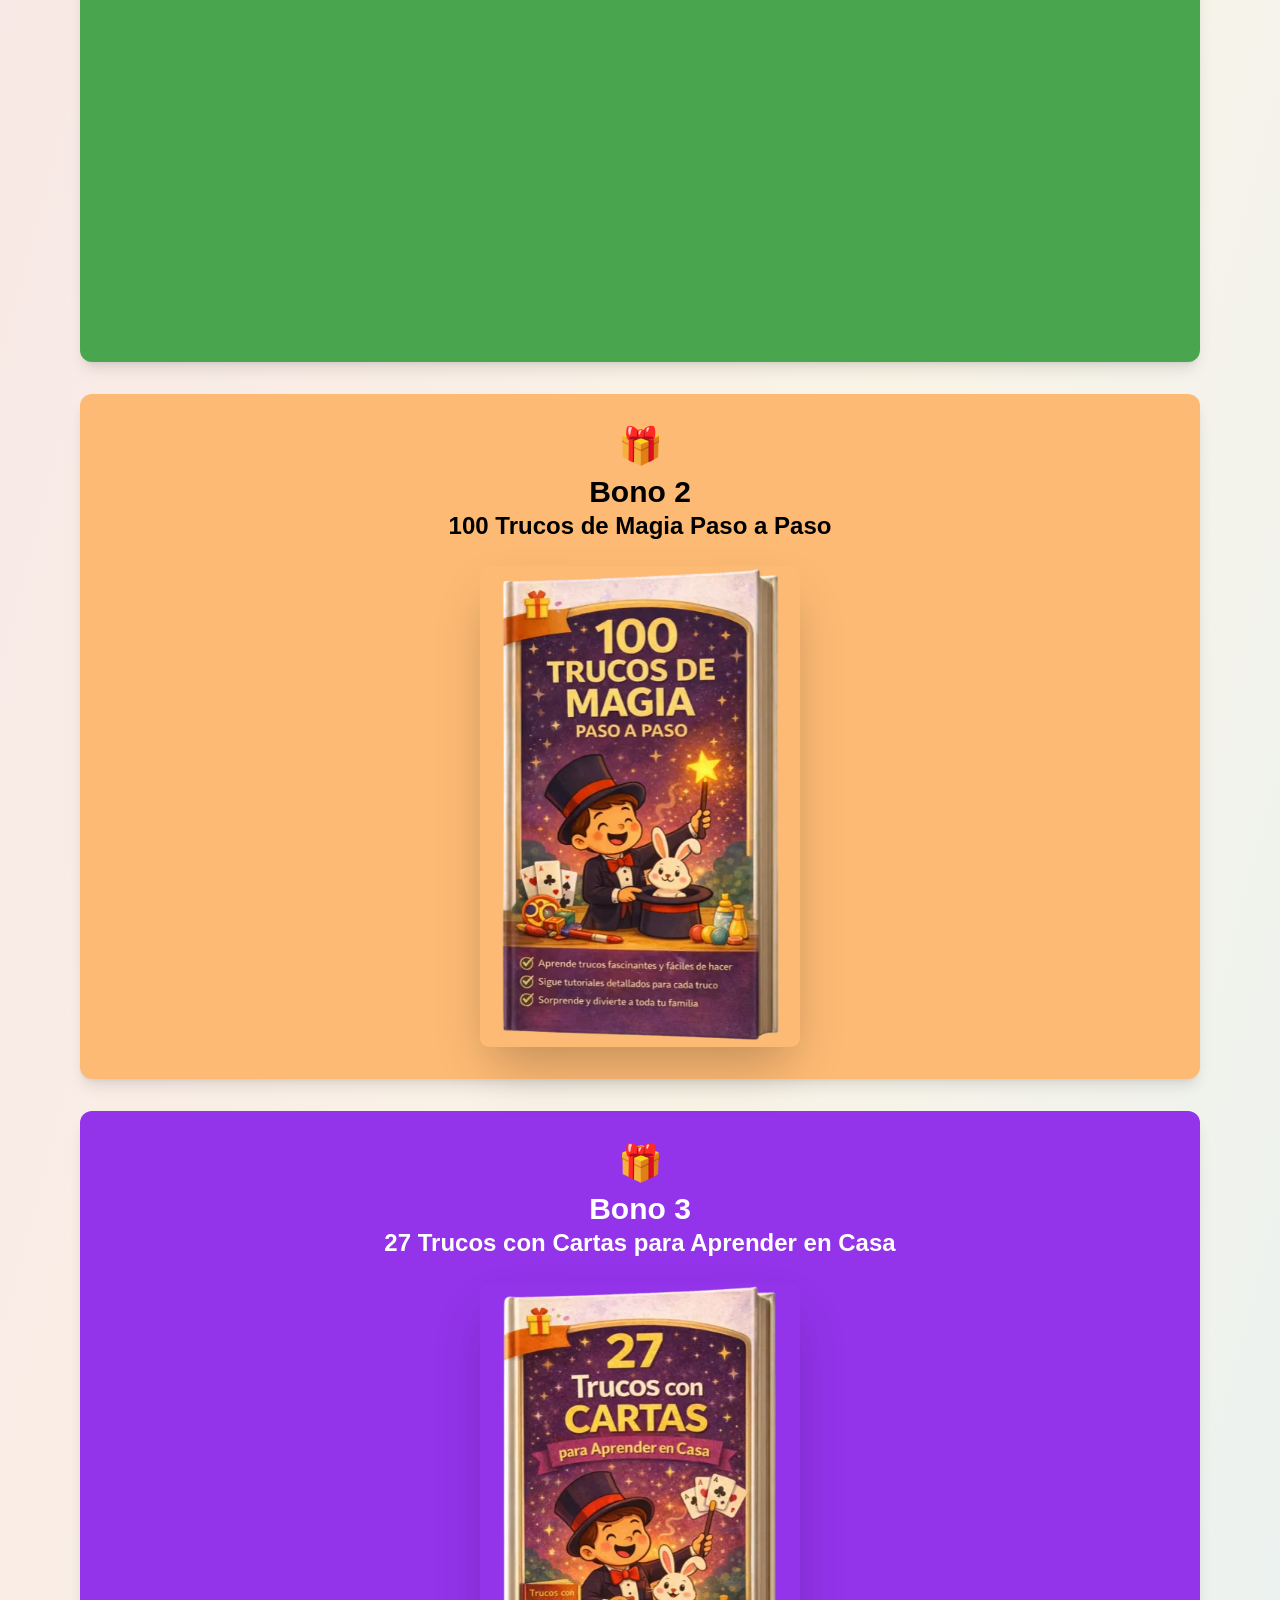
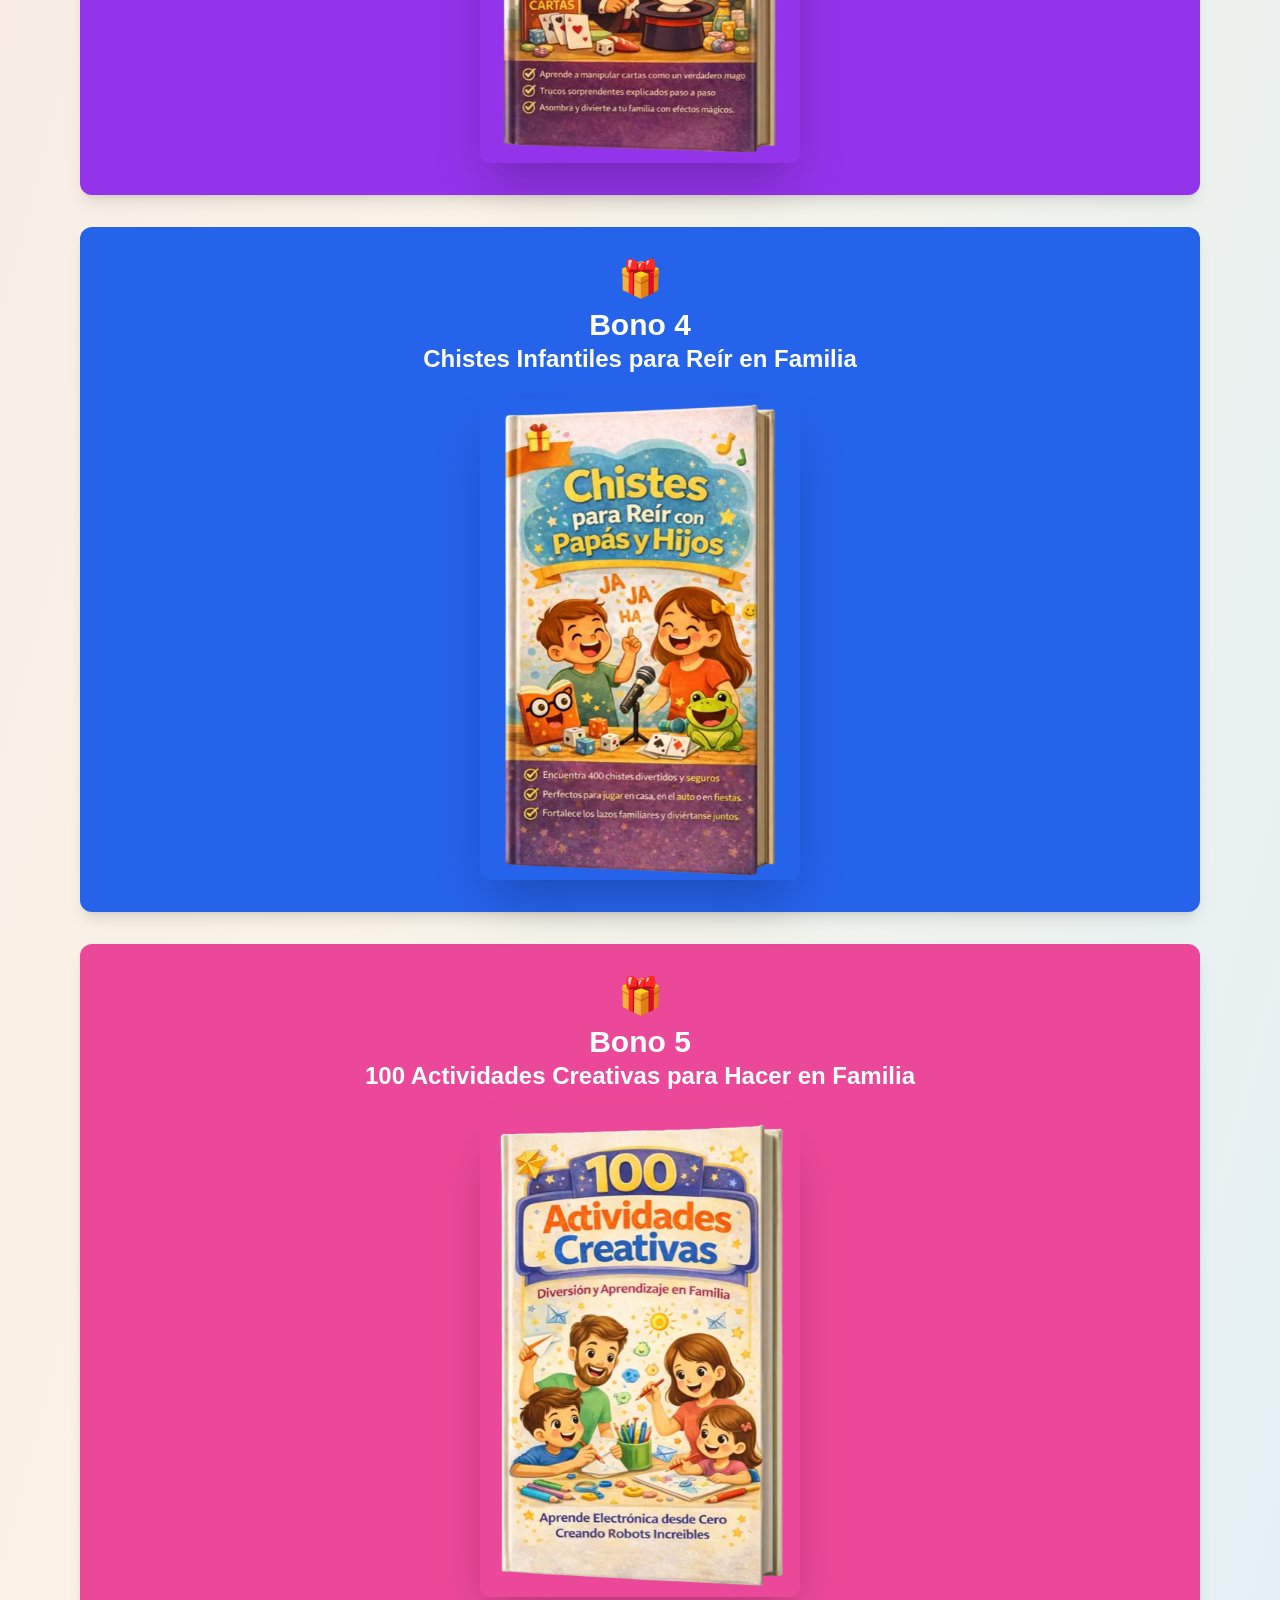
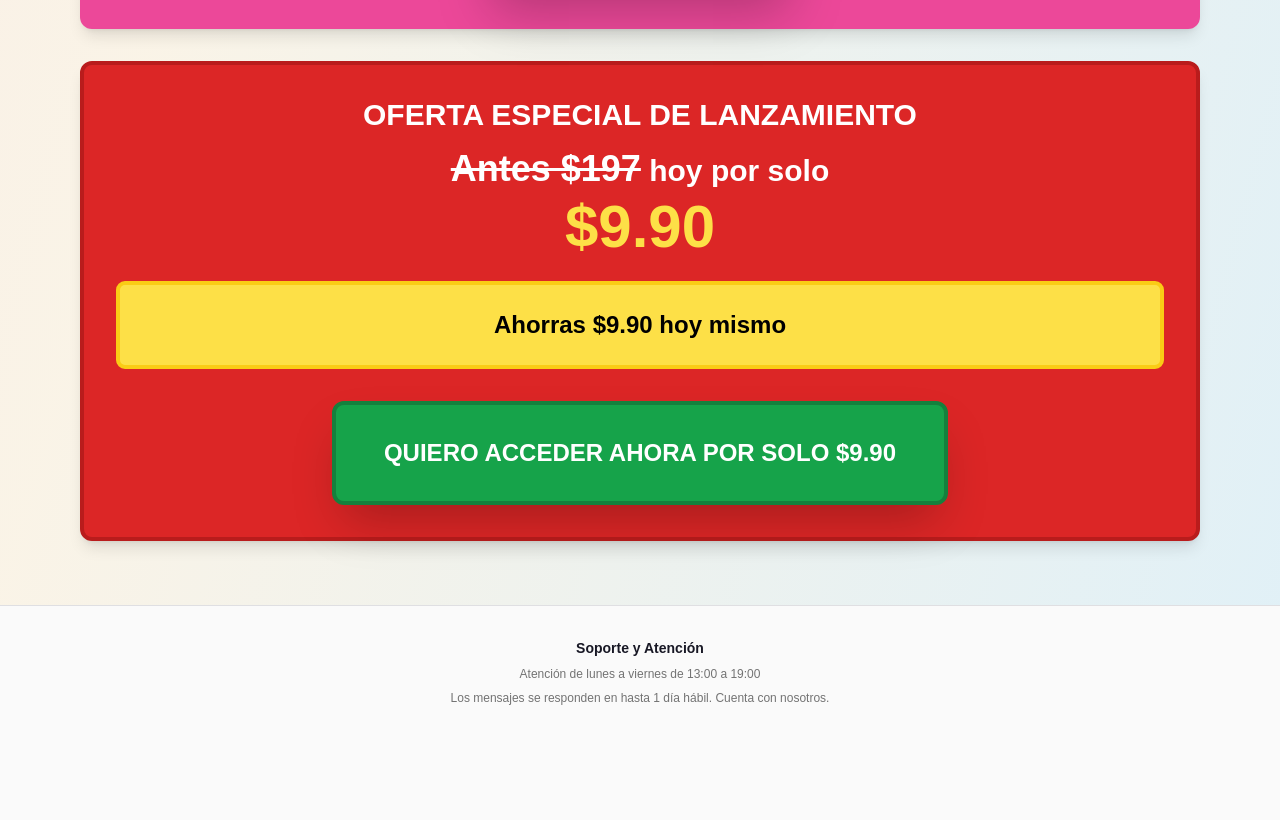
==== commit 37bf18a3: "Add files via upload" ====
--- a/index.html
+++ b/index.html
@@ -26,6 +26,33 @@
       function gtag(){dataLayer.push(arguments);}
       gtag('js', new Date());
       gtag('config', 'AW-953761327');
+    </script>
+    <!-- Event snippet for Compra (4) conversion page -->
+    <script>
+      function gtag_report_conversion(url) {
+        var callback = function () {
+          if (typeof(url) != 'undefined') {
+            window.location = url;
+          }
+        };
+        gtag('event', 'conversion', {
+          'send_to': 'AW-953761327/kIYbCIfi6LIcEK_85MYD',
+          'value': 0.0,
+          'currency': 'BRL',
+          'transaction_id': '',
+          'event_callback': callback
+        });
+        return false;
+      }
+
+      document.addEventListener('click', function (event) {
+        var checkoutLink = event.target.closest('a[href="https://go.centerpag.com/PPU38CQEMT4"]');
+        if (!checkoutLink || event.defaultPrevented || event.button !== 0 || event.metaKey || event.ctrlKey || event.shiftKey || event.altKey) return;
+        event.preventDefault();
+        var checkoutUrl = checkoutLink.href;
+        window.setTimeout(function () { window.location = checkoutUrl; }, 1200);
+        gtag_report_conversion(checkoutUrl);
+      });
     </script>
     <script type="text/javascript">
       (function(c,l,a,r,i,t,y){
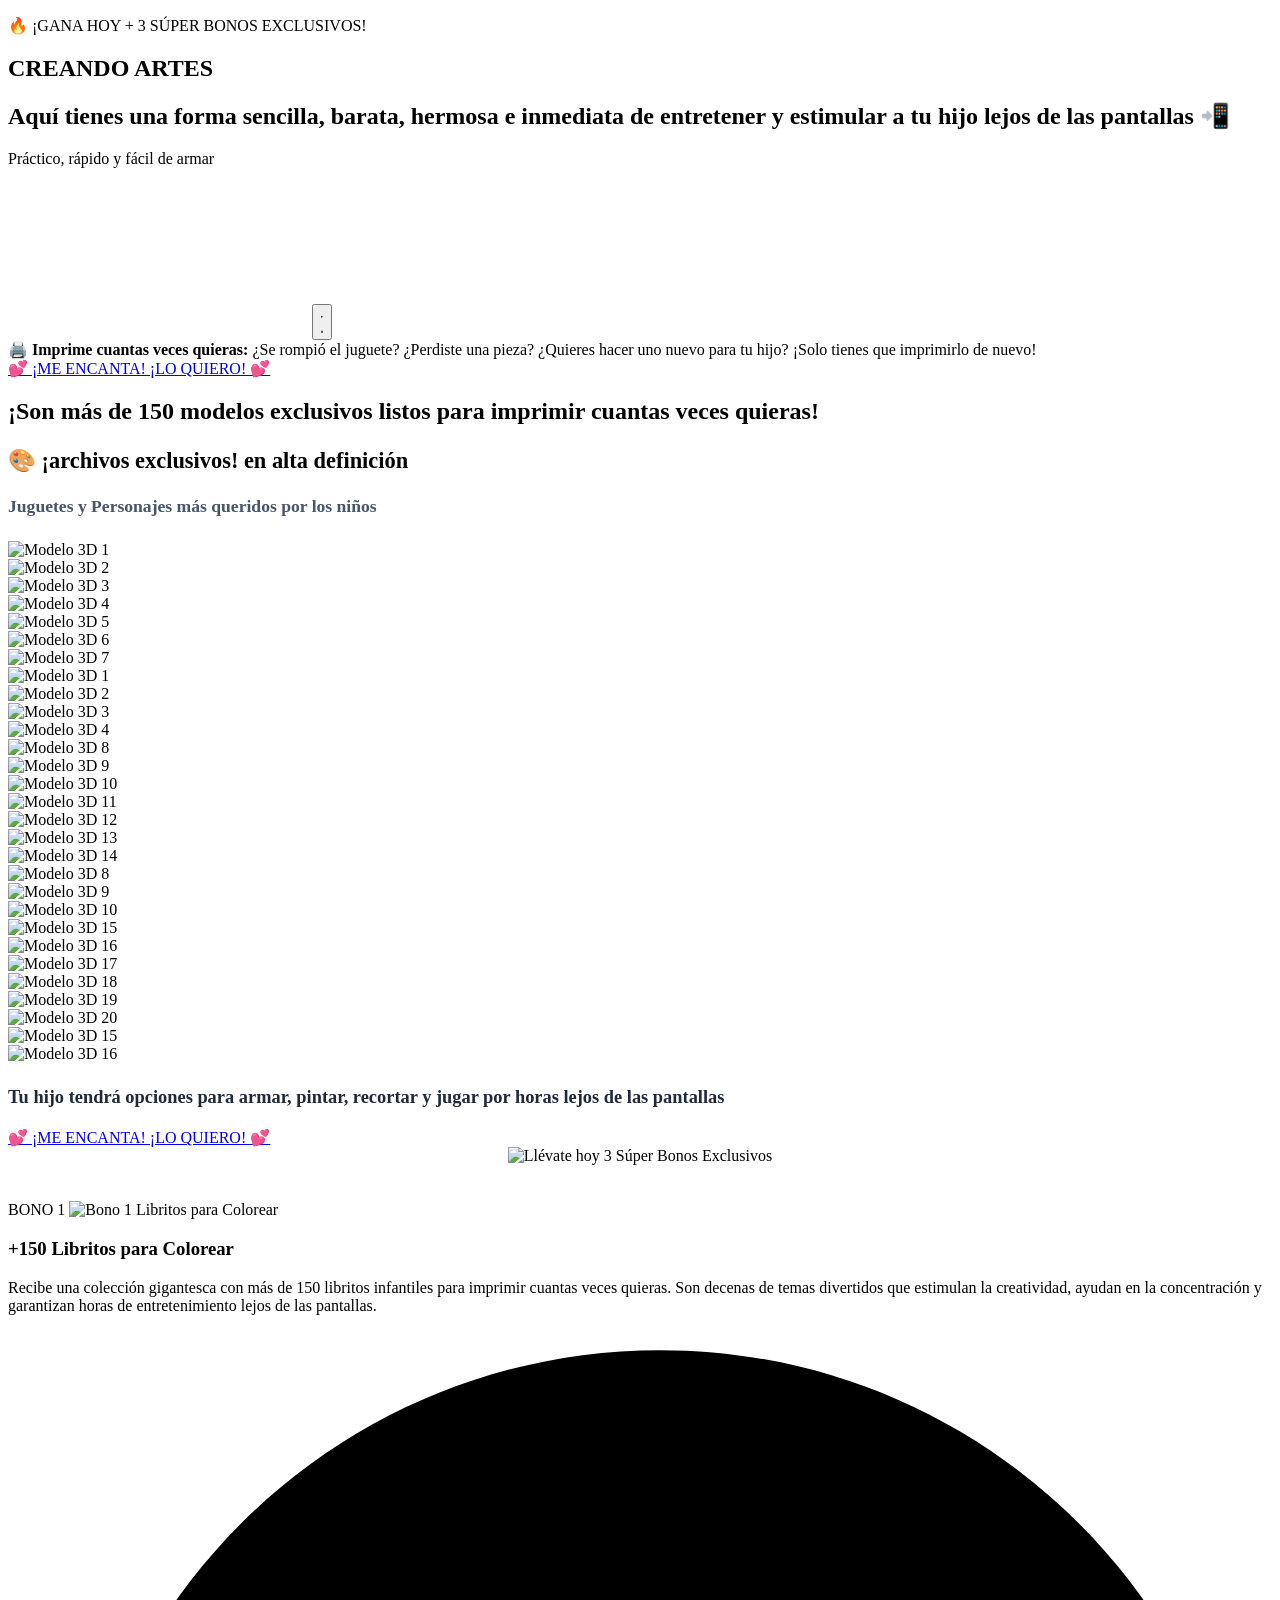
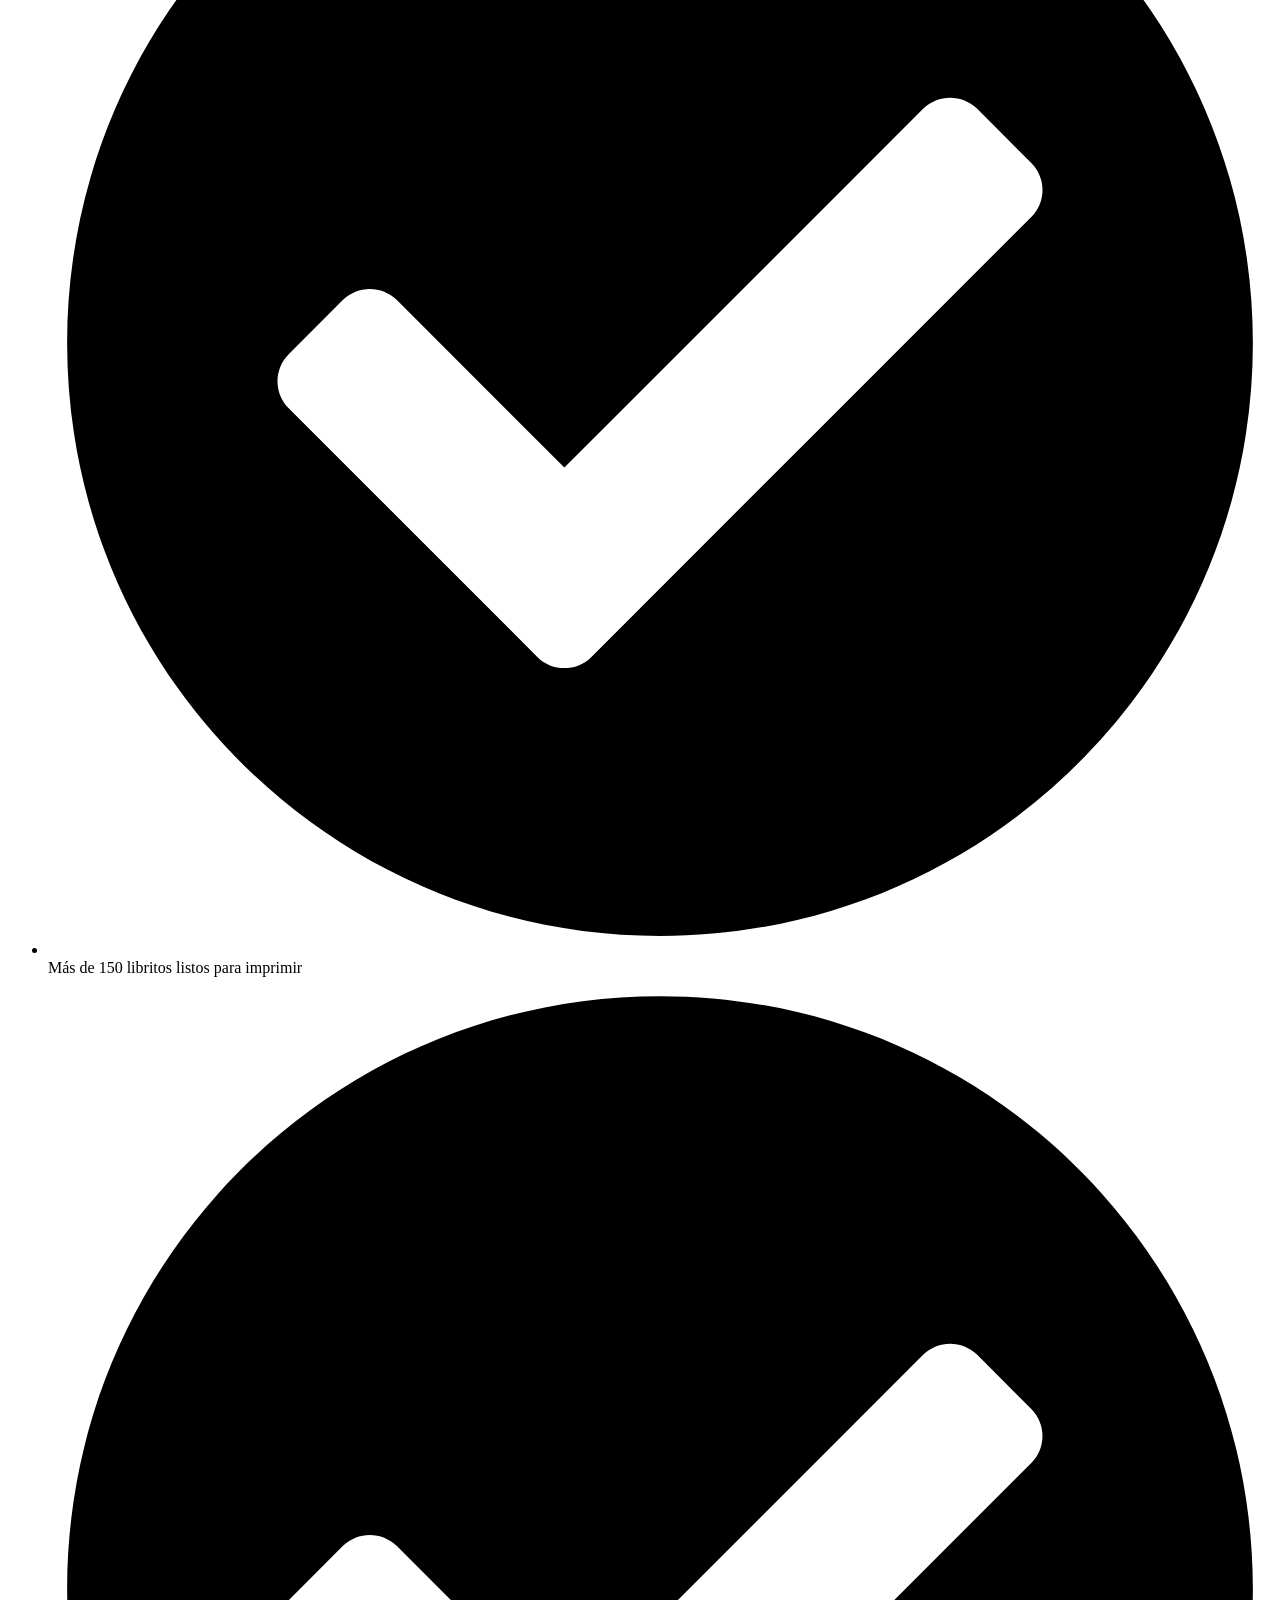
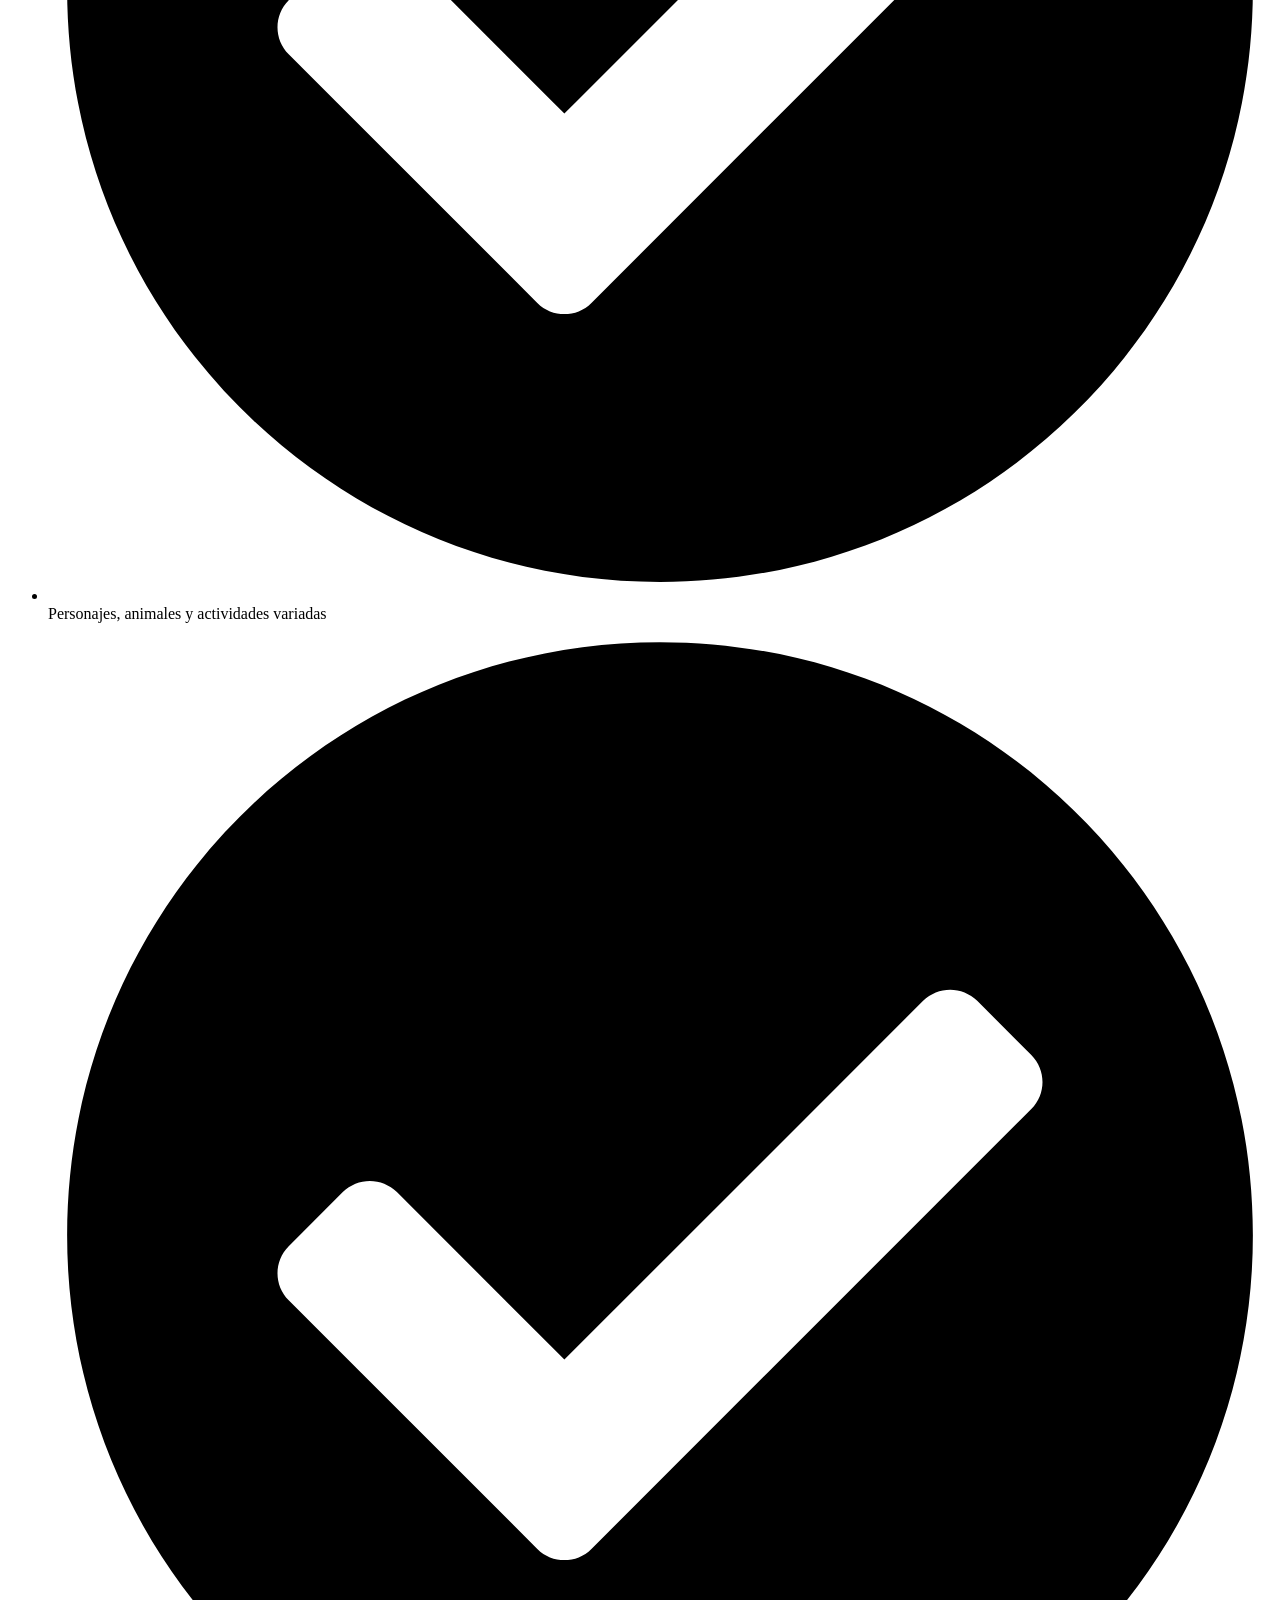
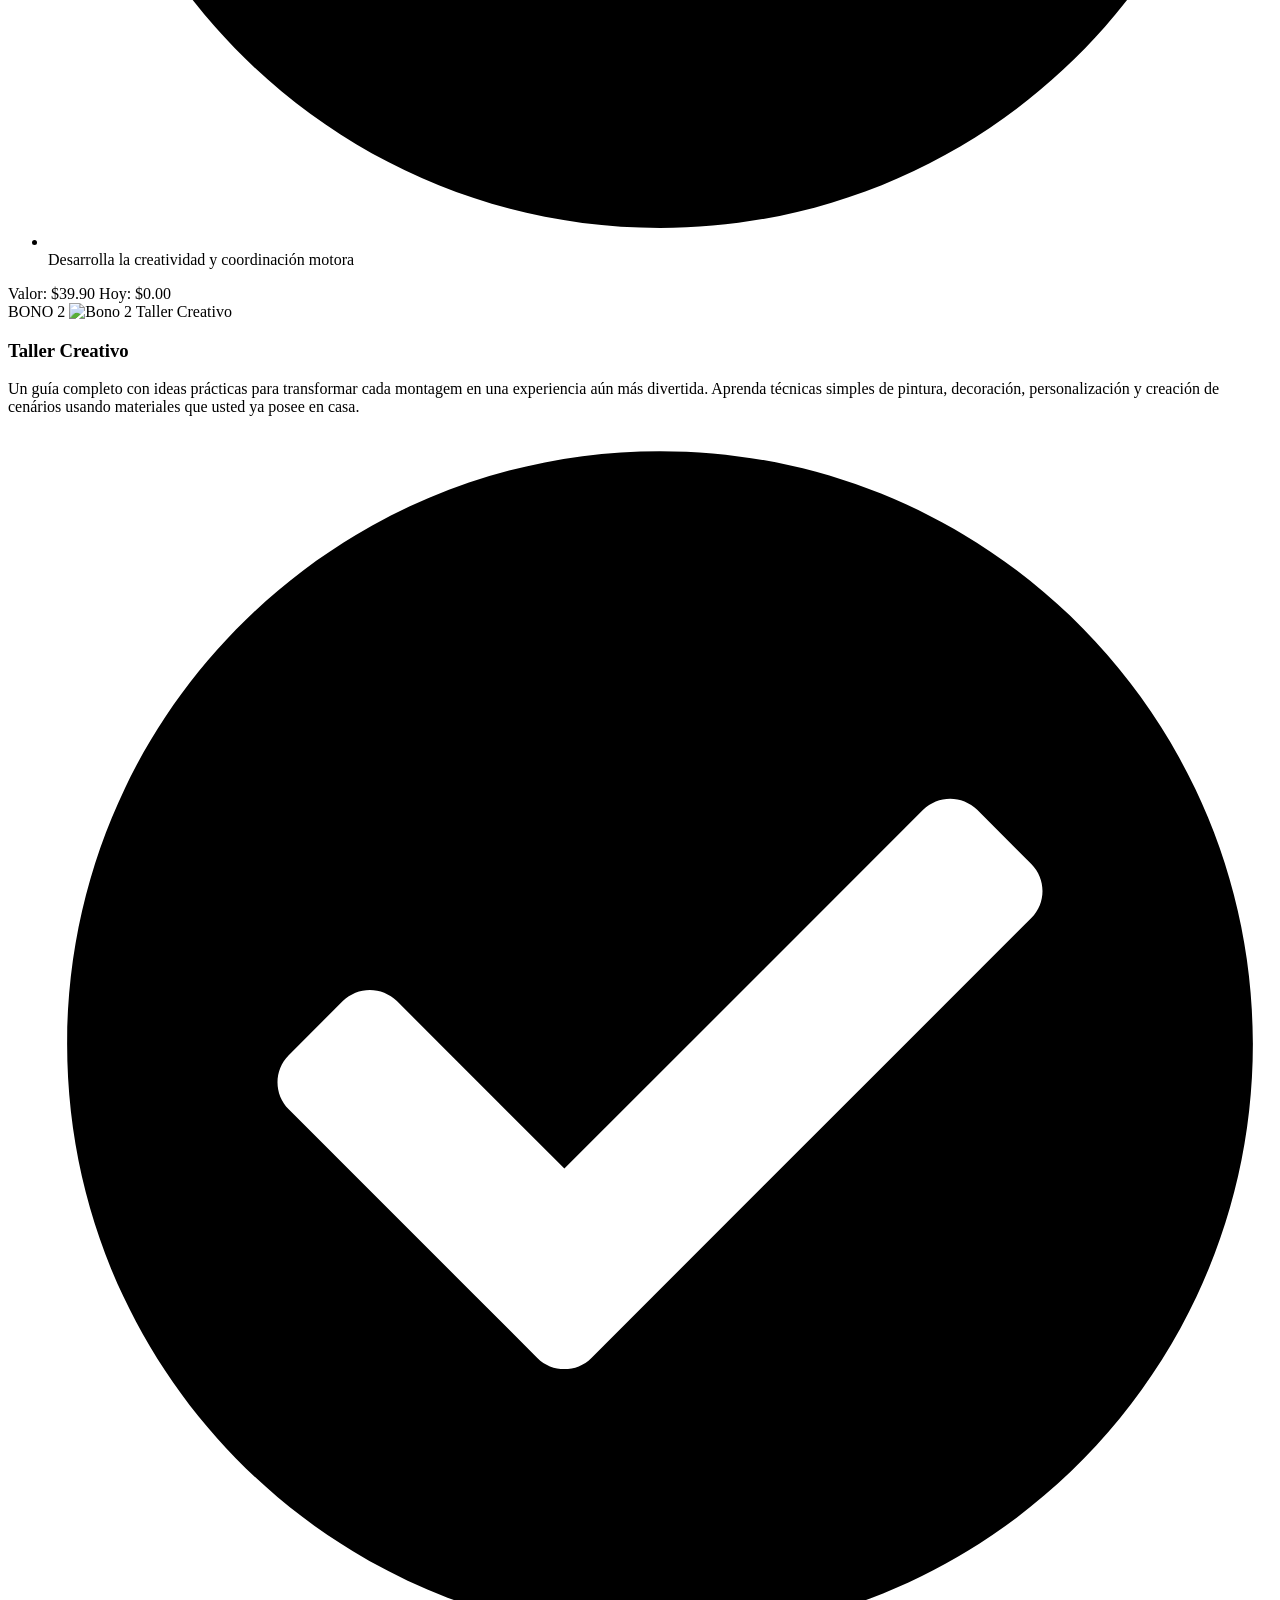
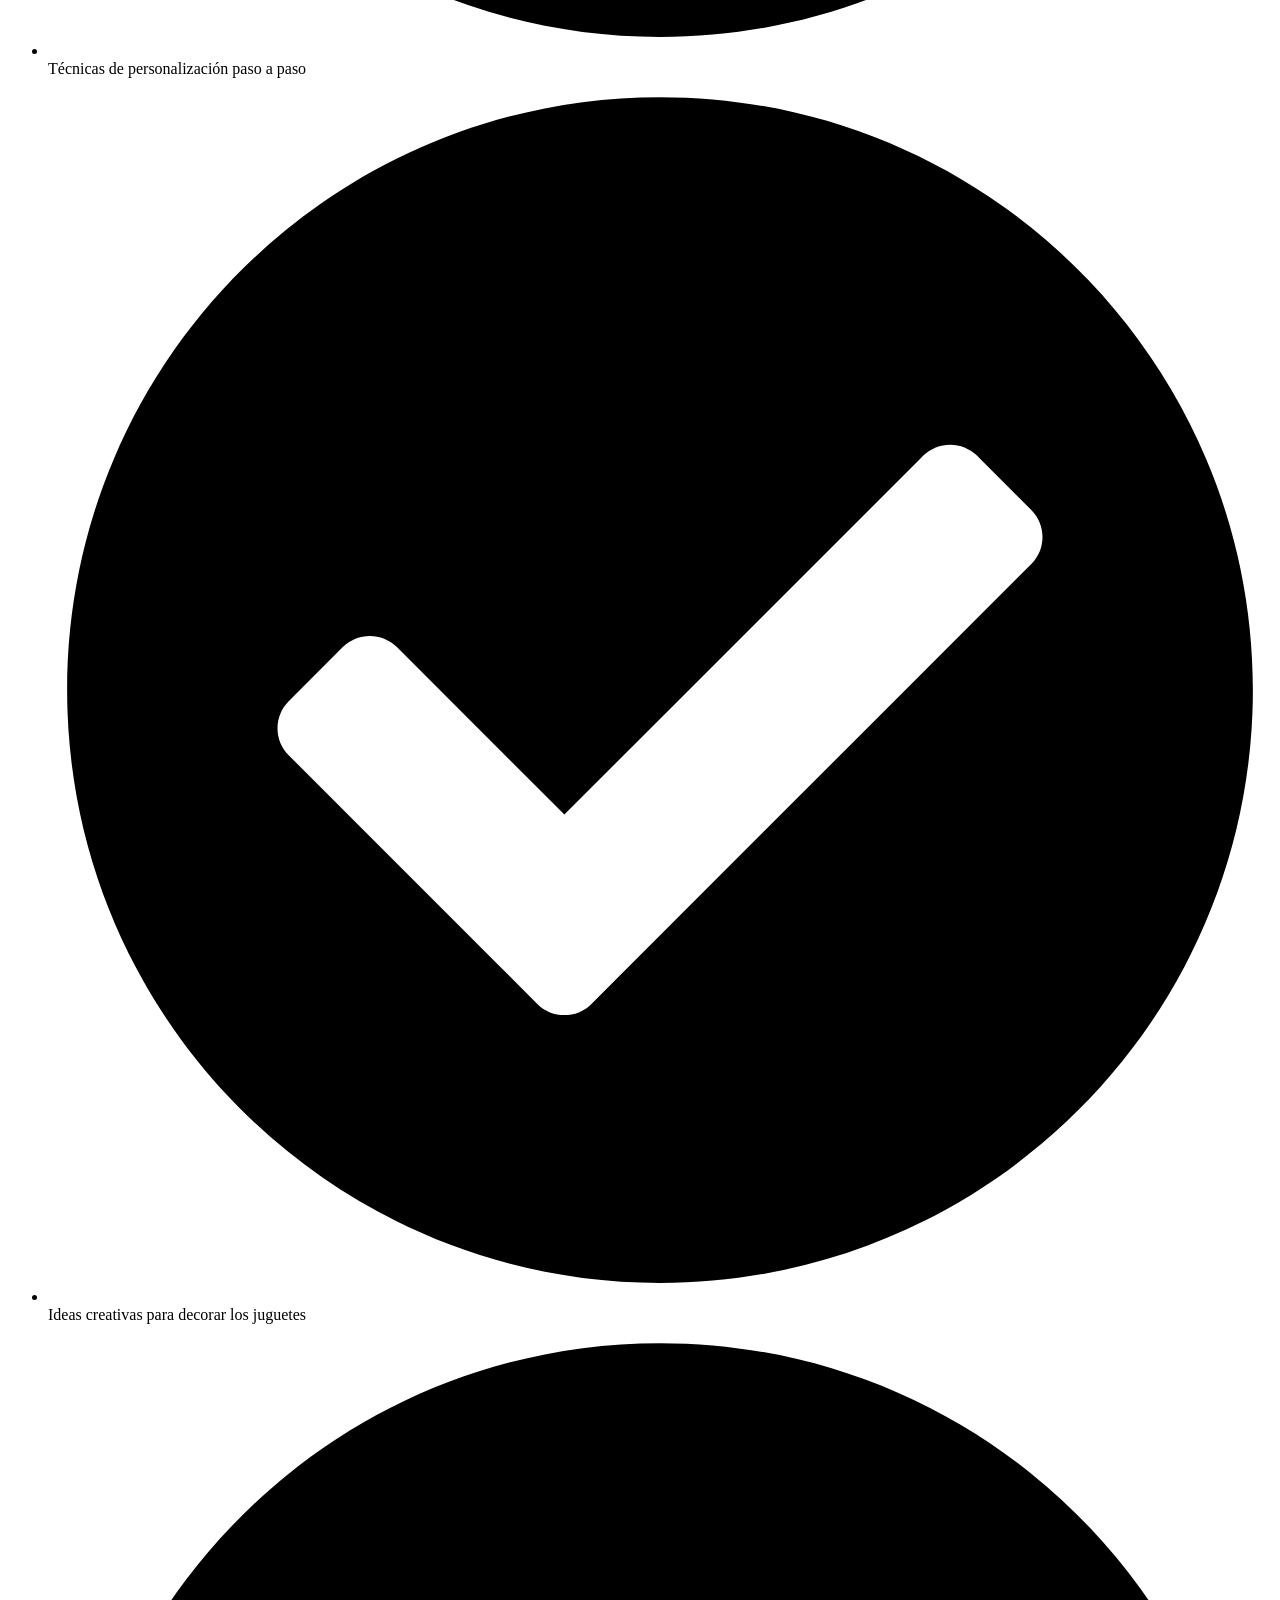
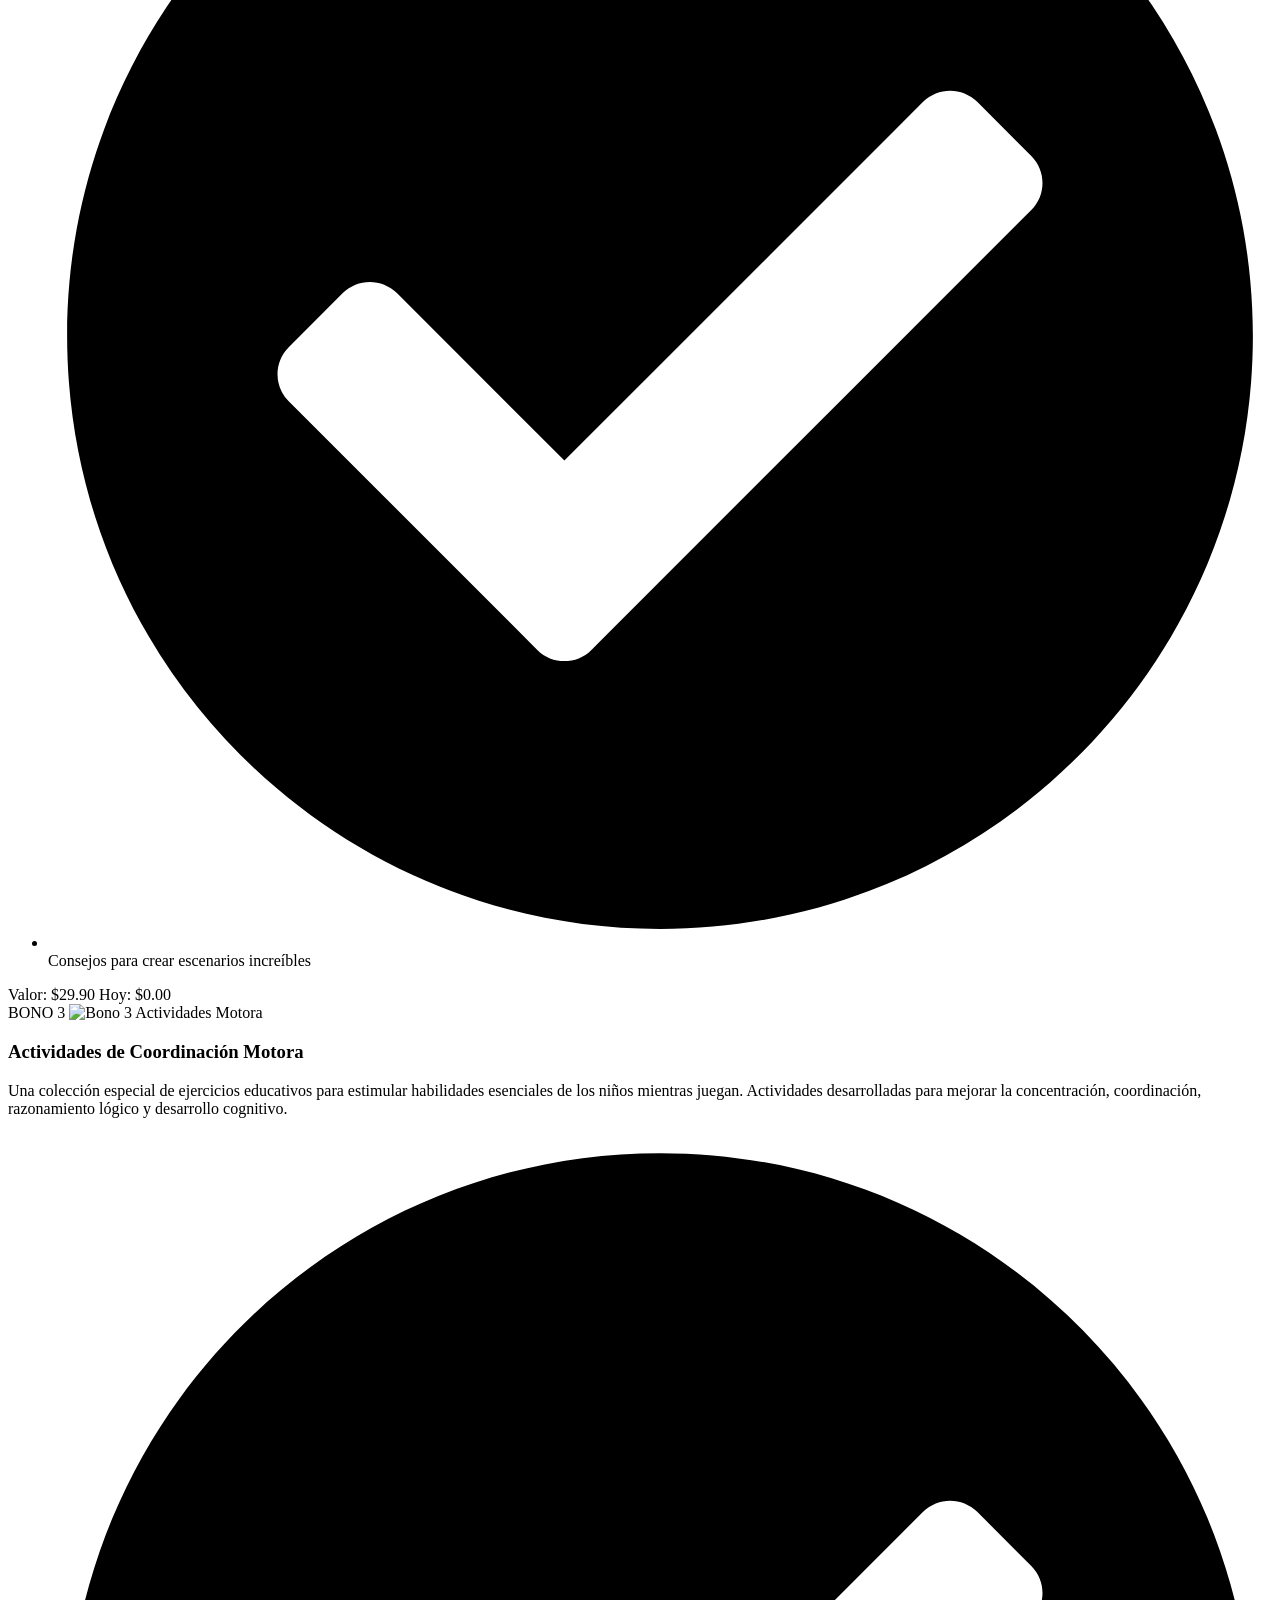
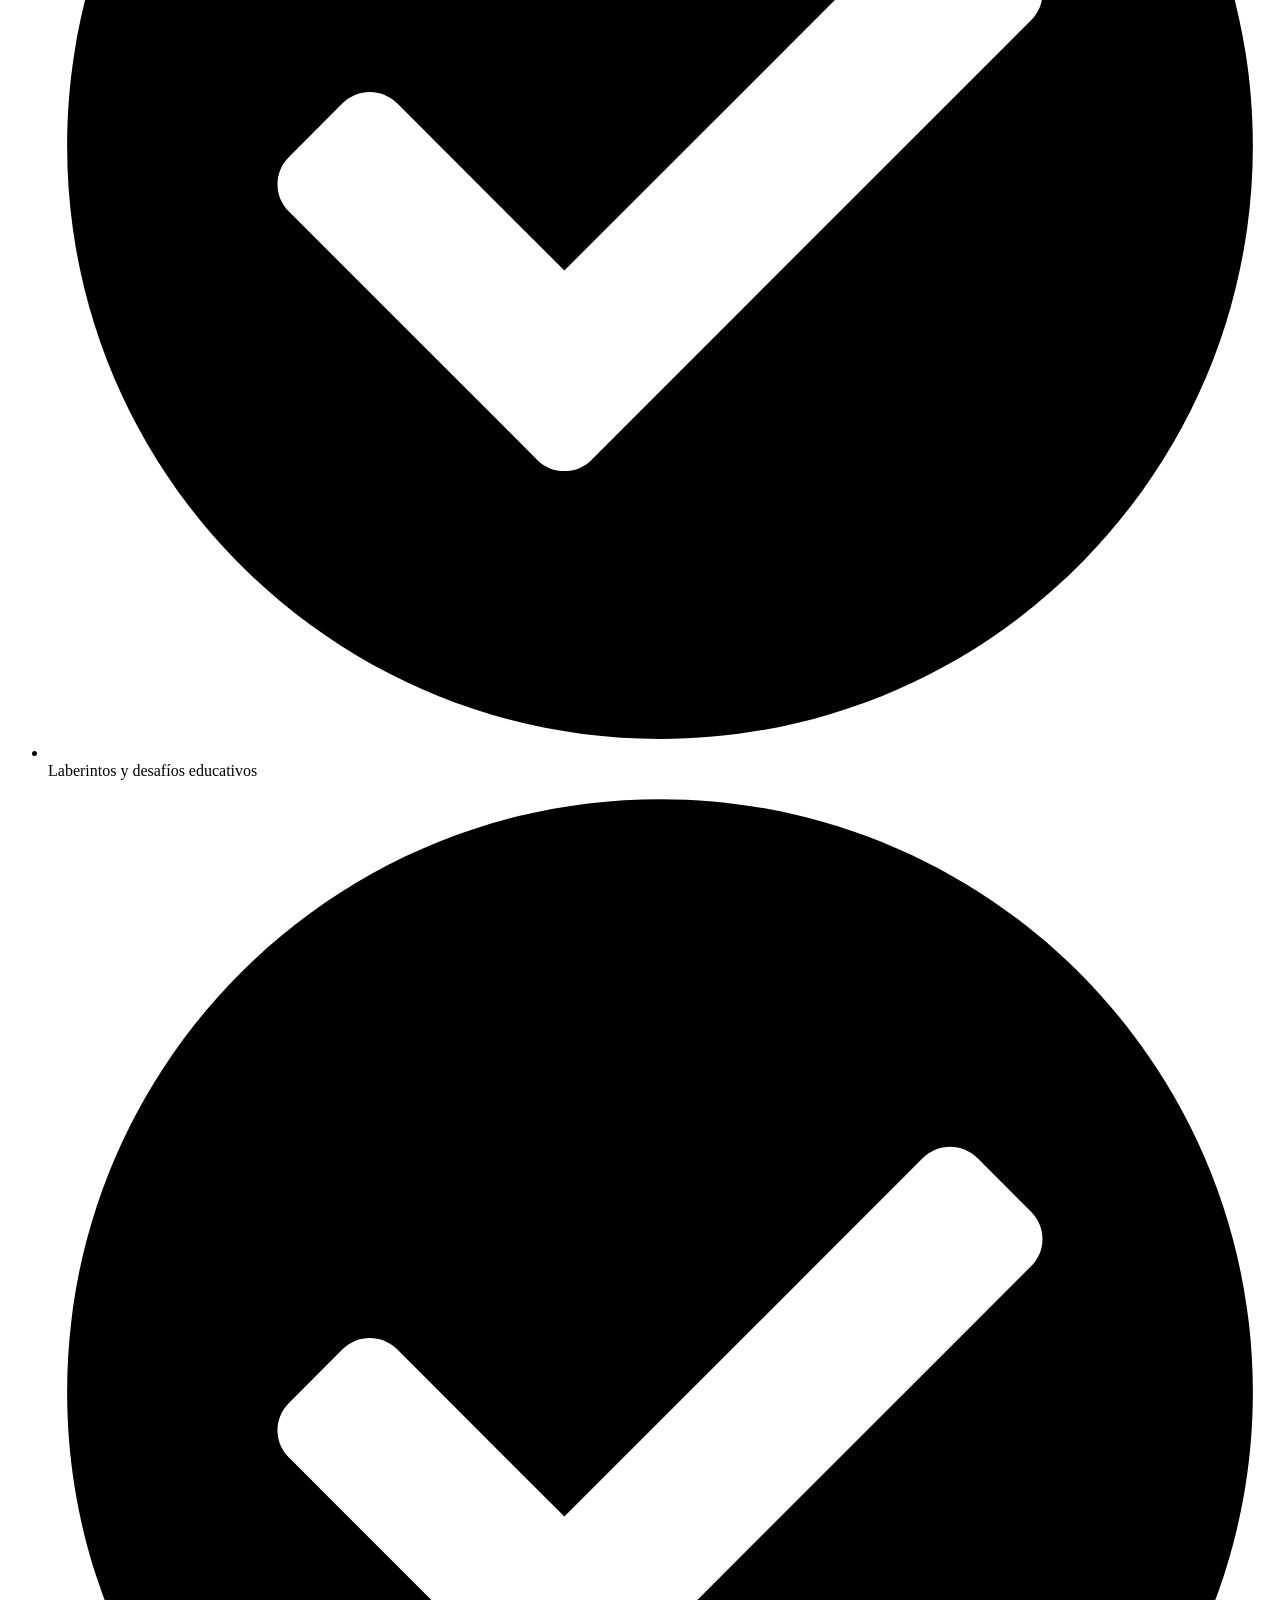
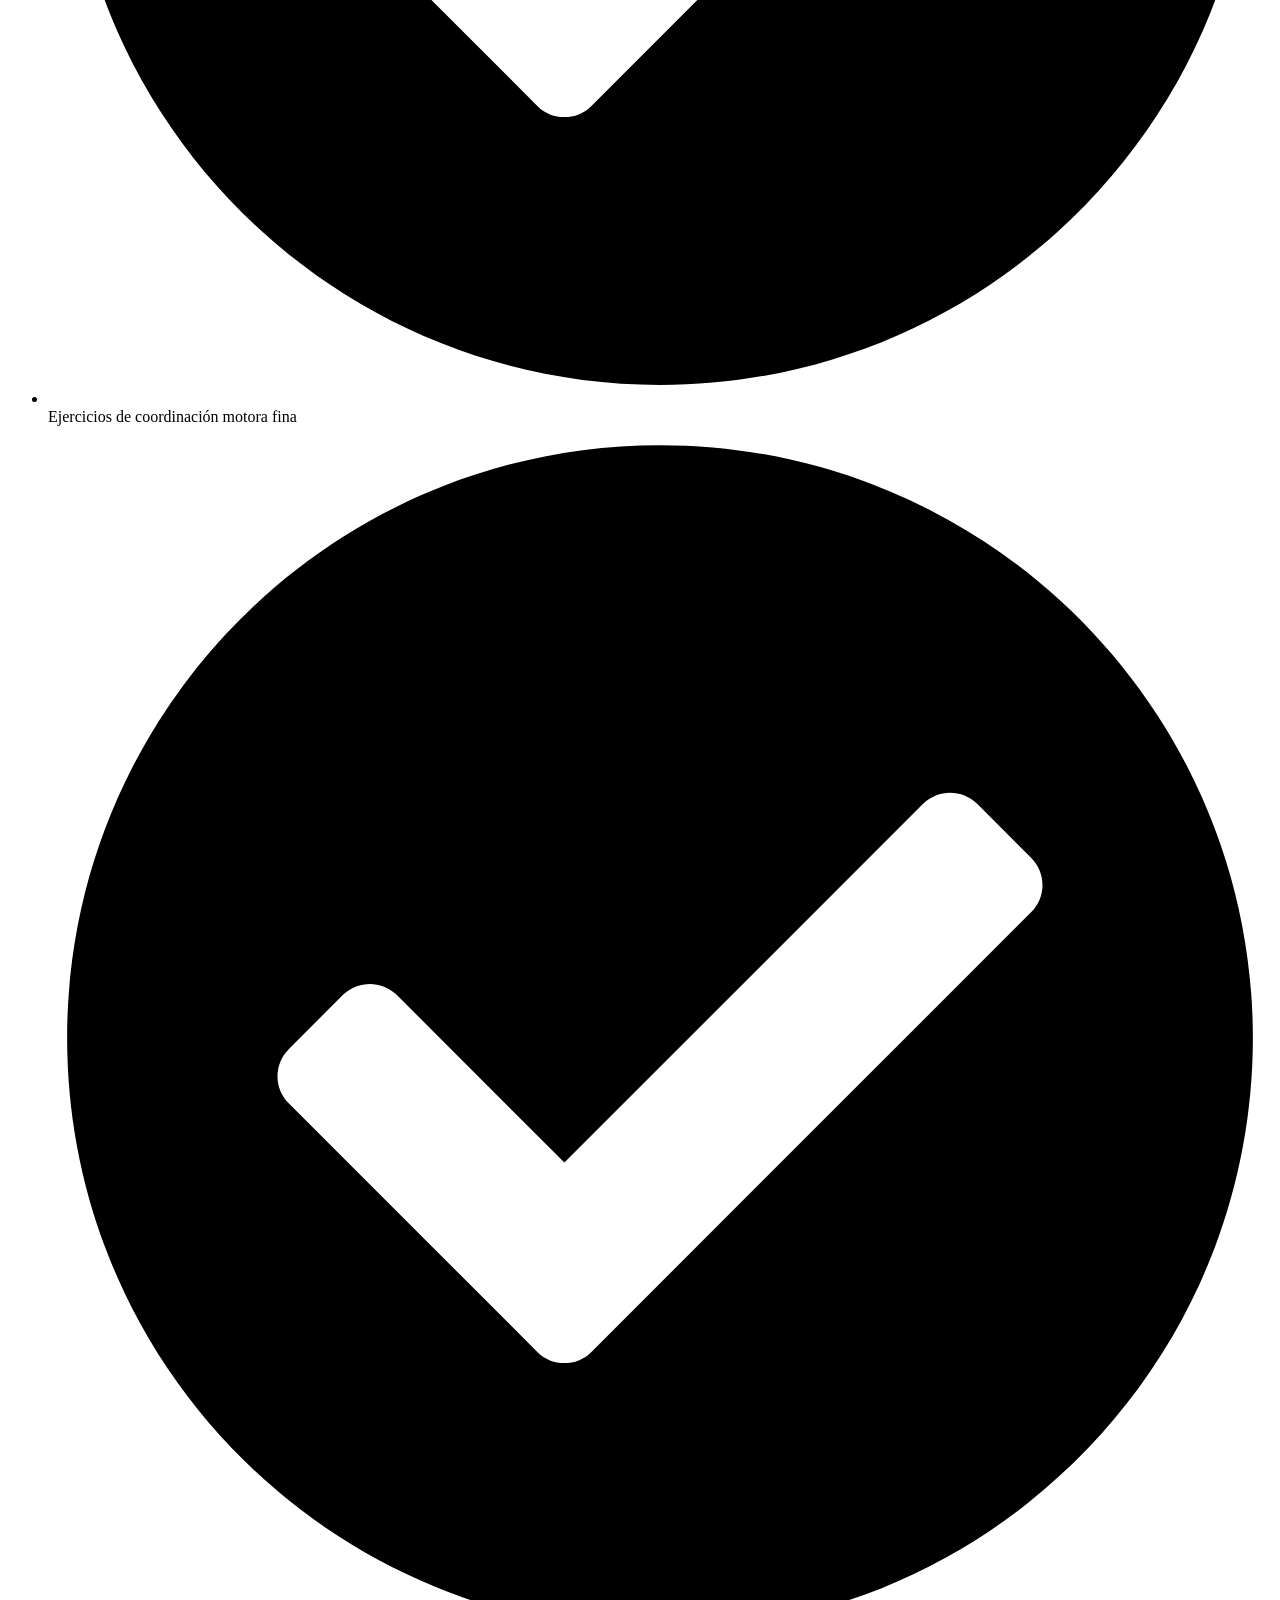
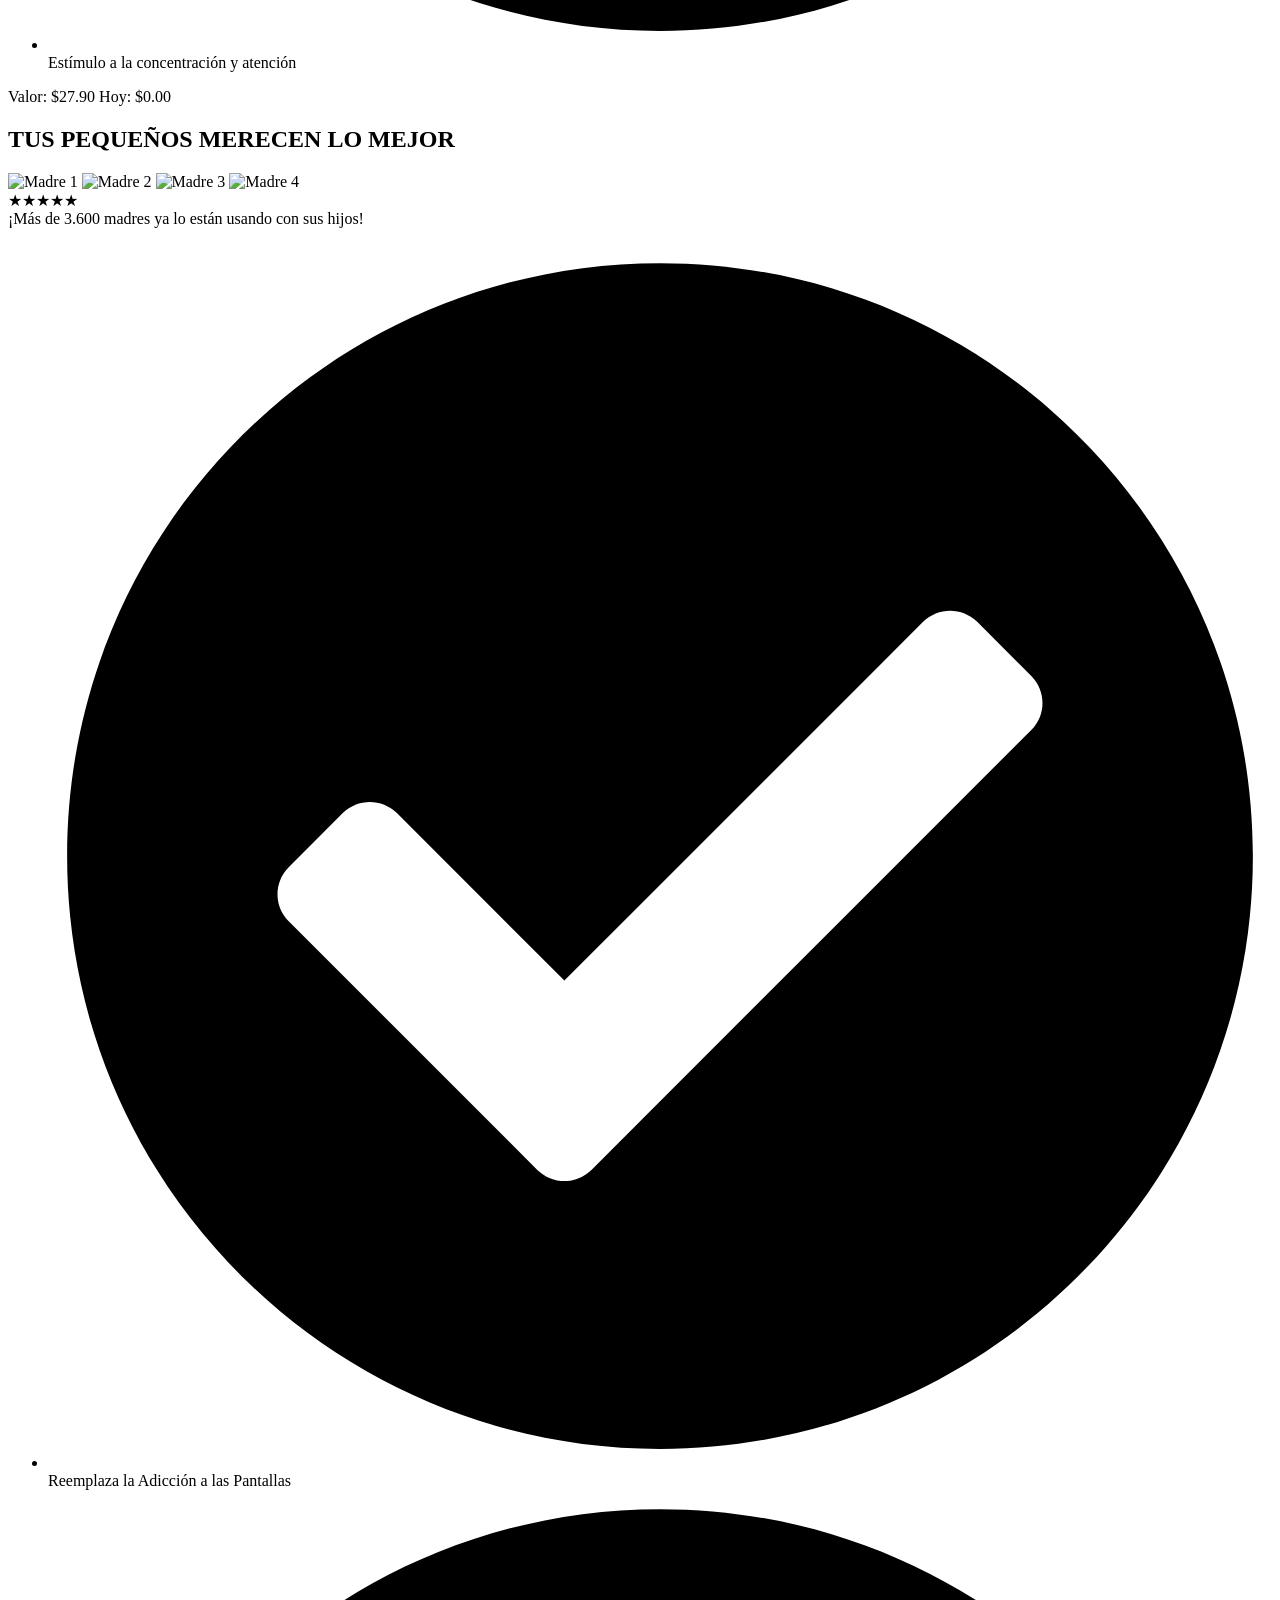
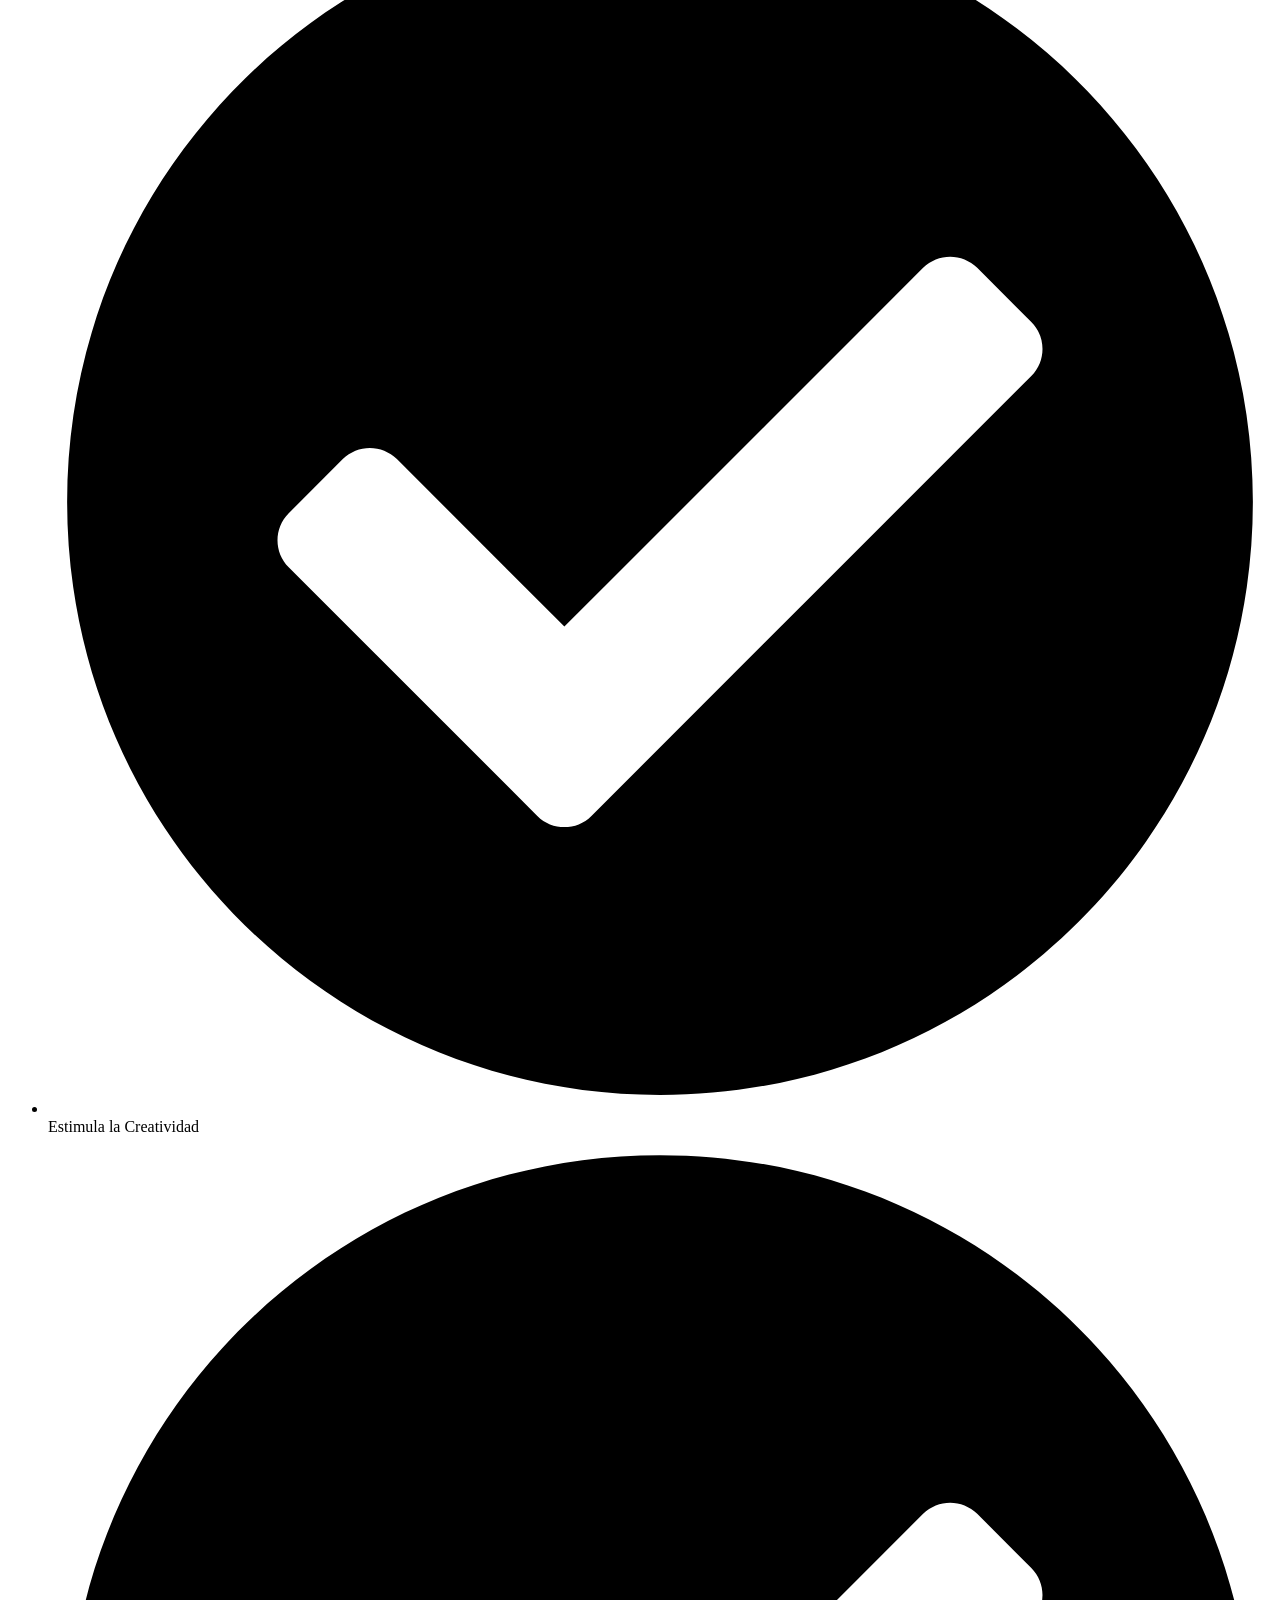
==== commit f1b12b09: "Add files via upload" ====
--- a/index.html
+++ b/index.html
@@ -1,93 +1,509 @@
 <!DOCTYPE html>
 <html lang="es">
 <head>
-    <meta charset="UTF-8">
-    <!-- Meta Pixel Code -->
-    <script>
-      !function(f,b,e,v,n,t,s)
-      {if(f.fbq)return;n=f.fbq=function(){n.callMethod?
-      n.callMethod.apply(n,arguments):n.queue.push(arguments)};
-      if(!f._fbq)f._fbq=n;n.push=n;n.loaded=!0;n.version='2.0';
-      n.queue=[];t=b.createElement(e);t.async=!0;
-      t.src=v;s=b.getElementsByTagName(e)[0];
-      s.parentNode.insertBefore(t,s)}(window, document,'script',
-      'https://connect.facebook.net/en_US/fbevents.js');
-      fbq('init', '1648315026236616');
-      fbq('track', 'PageView');
-    </script>
-    <noscript><img height="1" width="1" style="display:none"
-    src="https://www.facebook.com/tr?id=1648315026236616&ev=PageView&noscript=1"
-    /></noscript>
-    <!-- End Meta Pixel Code -->
-    <!-- Google tag (gtag.js) -->
-    <script async src="https://www.googletagmanager.com/gtag/js?id=AW-953761327"></script>
-    <script>
-      window.dataLayer = window.dataLayer || [];
-      function gtag(){dataLayer.push(arguments);}
-      gtag('js', new Date());
-      gtag('config', 'AW-953761327');
-    </script>
-    <!-- Event snippet for Compra (4) conversion page -->
-    <script>
-      function gtag_report_conversion(url) {
-        var callback = function () {
-          if (typeof(url) != 'undefined') {
-            window.location = url;
-          }
-        };
-        gtag('event', 'conversion', {
-          'send_to': 'AW-953761327/kIYbCIfi6LIcEK_85MYD',
-          'value': 0.0,
-          'currency': 'BRL',
-          'transaction_id': '',
-          'event_callback': callback
-        });
-        return false;
+  <meta charset="UTF-8">
+  <meta name="viewport" content="width=device-width, initial-scale=1.0">
+  <title>+150 modelos exclusivos 3D +Bonos – Amo ser Mamá / Creando Artes</title>
+  <meta name="description" content="Forma sencilla, barata, hermosa e inmediata de entretener y estimular a tu hijo lejos de las pantallas con más de 150 modelos 3D armables y bonos exclusivos.">
+  <meta name="robots" content="index, follow">
+
+  <!-- Preconnect to external assets -->
+  <link rel="preconnect" href="https://connect.facebook.net">
+  <link rel="preconnect" href="https://www.googletagmanager.com">
+  <link rel="preconnect" href="https://fonts.googleapis.com">
+  <link rel="preconnect" href="https://fonts.gstatic.com" crossorigin>
+
+  <!-- Meta Pixel Code -->
+  <script>
+  !function(f,b,e,v,n,t,s)
+  {if(f.fbq)return;n=f.fbq=function(){n.callMethod?
+  n.callMethod.apply(n,arguments):n.queue.push(arguments)};
+  if(!f._fbq)f._fbq=n;n.push=n;n.loaded=!0;n.version='2.0';
+  n.queue=[];t=b.createElement(e);t.async=!0;
+  t.src=v;s=b.getElementsByTagName(e)[0];
+  s.parentNode.insertBefore(t,s)}(window, document,'script',
+  'https://connect.facebook.net/en_US/fbevents.js');
+  fbq('init', '1648315026236616');
+  fbq('track', 'PageView');
+  </script>
+  <noscript><img height="1" width="1" style="display:none"
+  src="https://www.facebook.com/tr?id=1648315026236616&ev=PageView&noscript=1"
+  /></noscript>
+  <!-- End Meta Pixel Code -->
+
+  <!-- Google tag (gtag.js) -->
+  <script async src="https://www.googletagmanager.com/gtag/js?id=AW-953761327"></script>
+  <script>
+    window.dataLayer = window.dataLayer || [];
+    function gtag(){dataLayer.push(arguments);}
+    gtag('js', new Date());
+
+    gtag('config', 'AW-953761327');
+  </script>
+
+  <!-- Event snippet for Compra (4) conversion page -->
+  <script>
+  function gtag_report_conversion(url) {
+    var callback = function () {
+      if (typeof(url) != 'undefined') {
+        window.location = url;
       }
-
-      document.addEventListener('click', function (event) {
-        var checkoutLink = event.target.closest('a[href="https://go.centerpag.com/PPU38CQEMT4"]');
-        if (!checkoutLink || event.defaultPrevented || event.button !== 0 || event.metaKey || event.ctrlKey || event.shiftKey || event.altKey) return;
-        event.preventDefault();
-        var checkoutUrl = checkoutLink.href;
-        window.setTimeout(function () { window.location = checkoutUrl; }, 1200);
-        gtag_report_conversion(checkoutUrl);
-      });
-    </script>
-    <script type="text/javascript">
-      (function(c,l,a,r,i,t,y){
-        c[a]=c[a]||function(){(c[a].q=c[a].q||[]).push(arguments)};
-        t=l.createElement(r);t.async=1;t.src="https://www.clarity.ms/tag/"+i;
-        y=l.getElementsByTagName(r)[0];y.parentNode.insertBefore(t,y);
-      })(window, document, "clarity", "script", "xtjzc11ri7");
-    </script>
-    <meta name="viewport" content="width=device-width, initial-scale=1.0">
-    <meta name="theme-color" content="#7c3aed">
-    <title>Guía de Proyectos de Robótica - Versión 2026</title>
-    <meta name="description" content="Aprende a crear increíbles proyectos de robótica usando materiales simples. Más de 100 proyectos paso a paso en video para desarrollar creatividad, lógica y habilidades tecnológicas. Acceso inmediato por solo $9.90.">
-    <meta property="og:title" content="Guía Completa de Proyectos de Robótica Paso a Paso">
-    <meta property="og:description" content="Descubre proyectos simples y creativos de robótica que puedes construir en casa con materiales fáciles de conseguir.">
-    <meta property="og:type" content="website">
-    <meta property="og:image" content="/assets/7_dias.webp">
-    <link rel="preload" as="image" href="/assets/hero_bg_1.webp" fetchpriority="high">
-    <style>
-      :root { --font-sans: system-ui, -apple-system, BlinkMacSystemFont, "Segoe UI", sans-serif; }
-      .font-heading { font-family: var(--font-sans) !important; }
-      html, body { overflow-x: clip; }
-      [data-testid="button-carousel-prev"] { left: .5rem !important; }
-      [data-testid="button-carousel-next"] { right: .5rem !important; }
-      footer p:nth-child(2) { display: none; }
-      @media (min-width: 768px) { [data-testid="button-carousel-prev"] { left: 0 !important; } [data-testid="button-carousel-next"] { right: 0 !important; } }
-      @supports (content-visibility: auto) {
-        [data-testid="section-problem"], [data-testid="section-testimonials"], [data-testid="section-faq"], [data-testid="section-learning-outcomes"], [data-testid="section-guarantee-text"], [data-testid="section-bonus-header"], [data-testid="section-bonus-1"] { content-visibility: auto; contain-intrinsic-size: auto 900px; }
-      }
-      @media (prefers-reduced-motion: reduce) { *, *::before, *::after { animation-duration: .01ms !important; animation-iteration-count: 1 !important; scroll-behavior: auto !important; transition-duration: .01ms !important; } }
-    </style>
-    <script type="module" crossorigin="" src="/assets/index-performance.js"></script>
-    <link rel="preload" as="style" crossorigin="" href="/assets/index-BqPzICSW.css" onload="this.onload=null;this.rel='stylesheet'">
-    <noscript><link rel="stylesheet" crossorigin="" href="/assets/index-BqPzICSW.css"></noscript>
+    };
+    gtag('event', 'conversion', {
+        'send_to': 'AW-953761327/kIYbCIfi6LIcEK_85MYD',
+        'value': 0.0,
+        'currency': 'BRL',
+        'transaction_id': '',
+        'event_callback': callback
+    });
+    return false;
+  }
+  </script>
+
+  <!-- Main Optimization Stylesheet -->
+  <link rel="stylesheet" href="./css/styles.css">
 </head>
 <body>
-    <div id="root"></div>
+
+  <!-- Top Announcement Bar -->
+  <div class="top-bar">
+    <p>🔥 ¡GANA HOY + 3 SÚPER BONOS EXCLUSIVOS!</p>
+  </div>
+
+  <!-- Hero Section -->
+  <section class="hero-section">
+    <div class="container">
+      <h1 class="brand-title">CREANDO ARTES</h1>
+      
+      <h2 class="hero-headline">
+        Aquí tienes una forma <span class="highlight">sencilla, barata, hermosa e inmediata</span> de entretener y estimular a tu hijo lejos de las pantallas 📲
+      </h2>
+      
+      <p class="hero-subheadline">Práctico, rápido y fácil de armar</p>
+
+      <!-- Video Player Component -->
+      <div class="clean-video-wrap">
+        <div class="clean-video-box" id="videoBox">
+          <video id="lpVideo" class="clean-video" autoplay muted playsinline preload="metadata">
+            <source src="./media/novo_video.mp4" type="video/mp4">
+            Tu navegador no soporta el video.
+          </video>
+
+          <button class="video-center-btn is-play" id="videoCenterBtn" type="button" aria-label="Controlar vídeo">
+            <span class="icon-play">
+              <svg viewBox="0 0 24 24" aria-hidden="true"><path d="M8 5v14l11-7z"></path></svg>
+            </span>
+            <span class="icon-pause">
+              <svg viewBox="0 0 24 24" aria-hidden="true"><path d="M7 5h4v14H7zM13 5h4v14h-4z"></path></svg>
+            </span>
+          </button>
+        </div>
+      </div>
+
+      <div class="hero-footer-note">
+        🖨️ <strong>Imprime cuantas veces quieras:</strong> ¿Se rompió el juguete? ¿Perdiste una pieza? ¿Quieres hacer uno nuevo para tu hijo? ¡Solo tienes que imprimirlo de nuevo!
+      </div>
+
+      <a class="btn-cta btn-pulse" href="#KIT" onclick="return gtag_report_conversion('https://checkout.centerpag.com/pay/PPU38CQEMT4');">
+        💕 ¡ME ENCANTA! ¡LO QUIERO! 💕
+      </a>
+    </div>
+  </section>
+
+  <!-- Model Showcase & Carousels -->
+  <section class="showcase-section">
+    <div class="container">
+      <h2 class="section-headline">
+        ¡Son más de 150 modelos exclusivos listos para imprimir cuantas veces quieras!
+      </h2>
+      <h3 class="section-headline" style="font-size: 1.4rem; font-weight: 700;">
+        <span class="destaque-3d">🎨 ¡archivos exclusivos! en alta definición</span>
+      </h3>
+      <p style="font-weight: 700; font-size: 1.1rem; color: #475569; margin-bottom: 24px;">
+        Juguetes y Personajes más queridos por los niños
+      </p>
+    </div>
+
+    <!-- Infinite Scrolling Marquee Track 1 -->
+    <div class="marquee-container">
+      <div class="marquee-track">
+        <div class="marquee-item"><img src="./images/il_794xN.4740326597_56vp_11zon-768x768.webp" width="220" height="220" loading="lazy" alt="Modelo 3D 1"></div>
+        <div class="marquee-item"><img src="./images/4_4_11zon-1.webp" width="220" height="220" loading="lazy" alt="Modelo 3D 2"></div>
+        <div class="marquee-item"><img src="./images/2_2_11zon-1.webp" width="220" height="220" loading="lazy" alt="Modelo 3D 3"></div>
+        <div class="marquee-item"><img src="./images/3_3_11zon-1.webp" width="220" height="220" loading="lazy" alt="Modelo 3D 4"></div>
+        <div class="marquee-item"><img src="./images/8_8_11zon-1.webp" width="220" height="220" loading="lazy" alt="Modelo 3D 5"></div>
+        <div class="marquee-item"><img src="./images/1_1_11zon-1.webp" width="220" height="220" loading="lazy" alt="Modelo 3D 6"></div>
+        <div class="marquee-item"><img src="./images/7_7_11zon-1.webp" width="220" height="220" loading="lazy" alt="Modelo 3D 7"></div>
+        <!-- Duplicated for seamless loop -->
+        <div class="marquee-item"><img src="./images/il_794xN.4740326597_56vp_11zon-768x768.webp" width="220" height="220" loading="lazy" alt="Modelo 3D 1"></div>
+        <div class="marquee-item"><img src="./images/4_4_11zon-1.webp" width="220" height="220" loading="lazy" alt="Modelo 3D 2"></div>
+        <div class="marquee-item"><img src="./images/2_2_11zon-1.webp" width="220" height="220" loading="lazy" alt="Modelo 3D 3"></div>
+        <div class="marquee-item"><img src="./images/3_3_11zon-1.webp" width="220" height="220" loading="lazy" alt="Modelo 3D 4"></div>
+      </div>
+    </div>
+
+    <!-- Infinite Scrolling Marquee Track 2 (Reverse) -->
+    <div class="marquee-container">
+      <div class="marquee-track rtl">
+        <div class="marquee-item"><img src="./images/1_1_11zon.webp" width="220" height="220" loading="lazy" alt="Modelo 3D 8"></div>
+        <div class="marquee-item"><img src="./images/14.png.webp" width="220" height="220" loading="lazy" alt="Modelo 3D 9"></div>
+        <div class="marquee-item"><img src="./images/3_3_11zon.webp" width="220" height="220" loading="lazy" alt="Modelo 3D 10"></div>
+        <div class="marquee-item"><img src="./images/4_4_11zon.webp" width="220" height="220" loading="lazy" alt="Modelo 3D 11"></div>
+        <div class="marquee-item"><img src="./images/2_2_11zon.webp" width="220" height="220" loading="lazy" alt="Modelo 3D 12"></div>
+        <div class="marquee-item"><img src="./images/5_5_11zon.webp" width="220" height="220" loading="lazy" alt="Modelo 3D 13"></div>
+        <div class="marquee-item"><img src="./images/6_6_11zon.webp" width="220" height="220" loading="lazy" alt="Modelo 3D 14"></div>
+        <!-- Duplicated for seamless loop -->
+        <div class="marquee-item"><img src="./images/1_1_11zon.webp" width="220" height="220" loading="lazy" alt="Modelo 3D 8"></div>
+        <div class="marquee-item"><img src="./images/14.png.webp" width="220" height="220" loading="lazy" alt="Modelo 3D 9"></div>
+        <div class="marquee-item"><img src="./images/3_3_11zon.webp" width="220" height="220" loading="lazy" alt="Modelo 3D 10"></div>
+      </div>
+    </div>
+
+    <!-- Infinite Scrolling Marquee Track 3 -->
+    <div class="marquee-container">
+      <div class="marquee-track">
+        <div class="marquee-item"><img src="./images/9_9_11zon.webp" width="220" height="220" loading="lazy" alt="Modelo 3D 15"></div>
+        <div class="marquee-item"><img src="./images/10_10_11zon.webp" width="220" height="220" loading="lazy" alt="Modelo 3D 16"></div>
+        <div class="marquee-item"><img src="./images/16_11zon.webp" width="220" height="220" loading="lazy" alt="Modelo 3D 17"></div>
+        <div class="marquee-item"><img src="./images/11_11_11zon.webp" width="220" height="220" loading="lazy" alt="Modelo 3D 18"></div>
+        <div class="marquee-item"><img src="./images/12_12_11zon.webp" width="220" height="220" loading="lazy" alt="Modelo 3D 19"></div>
+        <div class="marquee-item"><img src="./images/13_13_11zon.webp" width="220" height="220" loading="lazy" alt="Modelo 3D 20"></div>
+        <!-- Duplicated for seamless loop -->
+        <div class="marquee-item"><img src="./images/9_9_11zon.webp" width="220" height="220" loading="lazy" alt="Modelo 3D 15"></div>
+        <div class="marquee-item"><img src="./images/10_10_11zon.webp" width="220" height="220" loading="lazy" alt="Modelo 3D 16"></div>
+      </div>
+    </div>
+
+    <div class="container" style="margin-top: 24px;">
+      <p style="font-size: 1.15rem; font-weight: 700; color: #1e293b; margin-bottom: 20px;">
+        Tu hijo tendrá opciones para armar, pintar, recortar y jugar por horas lejos de las pantallas
+      </p>
+
+      <a class="btn-cta" href="#KIT" onclick="return gtag_report_conversion('https://checkout.centerpag.com/pay/PPU38CQEMT4');">
+        💕 ¡ME ENCANTA! ¡LO QUIERO! 💕
+      </a>
+    </div>
+  </section>
+
+  <!-- Bonus Cards Section -->
+  <section class="bonuses-section">
+    <div class="container">
+      <div style="text-align: center; margin-bottom: 36px;">
+        <img src="./images/es_texto_cor_1782440677094.webp" width="768" height="130" loading="lazy" alt="Llévate hoy 3 Súper Bonos Exclusivos" style="margin: 0 auto;">
+      </div>
+
+      <!-- Bonus 1 -->
+      <div class="bonus-card">
+        <span class="bonus-badge">BONO 1</span>
+        <img class="bonus-img" src="./images/es_bonus_1_1782440643991.webp" width="380" height="570" loading="lazy" alt="Bono 1 Libritos para Colorear">
+        <div class="bonus-content">
+          <h3>+150 Libritos para Colorear</h3>
+          <p>Recibe una colección gigantesca con más de 150 libritos infantiles para imprimir cuantas veces quieras. Son decenas de temas divertidos que estimulan la creatividad, ayudan en la concentración y garantizan horas de entretenimiento lejos de las pantallas.</p>
+          <ul class="bonus-features">
+            <li><svg viewBox="0 0 512 512"><path d="M504 256c0 136.967-111.033 248-248 248S8 392.967 8 256 119.033 8 256 8s248 111.033 248 248zM227.314 387.314l184-184c6.248-6.248 6.248-16.379 0-22.627l-22.627-22.627c-6.248-6.249-16.379-6.249-22.628 0L216 308.118l-70.059-70.059c-6.248-6.248-16.379-6.248-22.628 0l-22.627 22.627c-6.248 6.248-6.248 16.379 0 22.627l104 104c6.249 6.249 16.379 6.249 22.628.001z"></path></svg> Más de 150 libritos listos para imprimir</li>
+            <li><svg viewBox="0 0 512 512"><path d="M504 256c0 136.967-111.033 248-248 248S8 392.967 8 256 119.033 8 256 8s248 111.033 248 248zM227.314 387.314l184-184c6.248-6.248 6.248-16.379 0-22.627l-22.627-22.627c-6.248-6.249-16.379-6.249-22.628 0L216 308.118l-70.059-70.059c-6.248-6.248-16.379-6.248-22.628 0l-22.627 22.627c-6.248 6.248-6.248 16.379 0 22.627l104 104c6.249 6.249 16.379 6.249 22.628.001z"></path></svg> Personajes, animales y actividades variadas</li>
+            <li><svg viewBox="0 0 512 512"><path d="M504 256c0 136.967-111.033 248-248 248S8 392.967 8 256 119.033 8 256 8s248 111.033 248 248zM227.314 387.314l184-184c6.248-6.248 6.248-16.379 0-22.627l-22.627-22.627c-6.248-6.249-16.379-6.249-22.628 0L216 308.118l-70.059-70.059c-6.248-6.248-16.379-6.248-22.628 0l-22.627 22.627c-6.248 6.248-6.248 16.379 0 22.627l104 104c6.249 6.249 16.379 6.249 22.628.001z"></path></svg> Desarrolla la creatividad y coordinación motora</li>
+          </ul>
+          <div class="bonus-price">
+            Valor: <span class="old-price">$39.90</span>
+            <span class="new-price">Hoy: $0.00</span>
+          </div>
+        </div>
+      </div>
+
+      <!-- Bonus 2 -->
+      <div class="bonus-card">
+        <span class="bonus-badge">BONO 2</span>
+        <img class="bonus-img" src="./images/es_bonus_2_1782440656378.webp" width="380" height="570" loading="lazy" alt="Bono 2 Taller Creativo">
+        <div class="bonus-content">
+          <h3>Taller Creativo</h3>
+          <p>Un guía completo con ideas prácticas para transformar cada montagem en una experiencia aún más divertida. Aprenda técnicas simples de pintura, decoración, personalización y creación de cenários usando materiales que usted ya posee en casa.</p>
+          <ul class="bonus-features">
+            <li><svg viewBox="0 0 512 512"><path d="M504 256c0 136.967-111.033 248-248 248S8 392.967 8 256 119.033 8 256 8s248 111.033 248 248zM227.314 387.314l184-184c6.248-6.248 6.248-16.379 0-22.627l-22.627-22.627c-6.248-6.249-16.379-6.249-22.628 0L216 308.118l-70.059-70.059c-6.248-6.248-16.379-6.248-22.628 0l-22.627 22.627c-6.248 6.248-6.248 16.379 0 22.627l104 104c6.249 6.249 16.379 6.249 22.628.001z"></path></svg> Técnicas de personalización paso a paso</li>
+            <li><svg viewBox="0 0 512 512"><path d="M504 256c0 136.967-111.033 248-248 248S8 392.967 8 256 119.033 8 256 8s248 111.033 248 248zM227.314 387.314l184-184c6.248-6.248 6.248-16.379 0-22.627l-22.627-22.627c-6.248-6.249-16.379-6.249-22.628 0L216 308.118l-70.059-70.059c-6.248-6.248-16.379-6.248-22.628 0l-22.627 22.627c-6.248 6.248-6.248 16.379 0 22.627l104 104c6.249 6.249 16.379 6.249 22.628.001z"></path></svg> Ideas creativas para decorar los juguetes</li>
+            <li><svg viewBox="0 0 512 512"><path d="M504 256c0 136.967-111.033 248-248 248S8 392.967 8 256 119.033 8 256 8s248 111.033 248 248zM227.314 387.314l184-184c6.248-6.248 6.248-16.379 0-22.627l-22.627-22.627c-6.248-6.249-16.379-6.249-22.628 0L216 308.118l-70.059-70.059c-6.248-6.248-16.379-6.248-22.628 0l-22.627 22.627c-6.248 6.248-6.248 16.379 0 22.627l104 104c6.249 6.249 16.379 6.249 22.628.001z"></path></svg> Consejos para crear escenarios increíbles</li>
+          </ul>
+          <div class="bonus-price">
+            Valor: <span class="old-price">$29.90</span>
+            <span class="new-price">Hoy: $0.00</span>
+          </div>
+        </div>
+      </div>
+
+      <!-- Bonus 3 -->
+      <div class="bonus-card">
+        <span class="bonus-badge">BONO 3</span>
+        <img class="bonus-img" src="./images/es_bonus_3_1782440668373.webp" width="380" height="570" loading="lazy" alt="Bono 3 Actividades Motora">
+        <div class="bonus-content">
+          <h3>Actividades de Coordinación Motora</h3>
+          <p>Una colección especial de ejercicios educativos para estimular habilidades esenciales de los niños mientras juegan. Actividades desarrolladas para mejorar la concentración, coordinación, razonamiento lógico y desarrollo cognitivo.</p>
+          <ul class="bonus-features">
+            <li><svg viewBox="0 0 512 512"><path d="M504 256c0 136.967-111.033 248-248 248S8 392.967 8 256 119.033 8 256 8s248 111.033 248 248zM227.314 387.314l184-184c6.248-6.248 6.248-16.379 0-22.627l-22.627-22.627c-6.248-6.249-16.379-6.249-22.628 0L216 308.118l-70.059-70.059c-6.248-6.248-16.379-6.248-22.628 0l-22.627 22.627c-6.248 6.248-6.248 16.379 0 22.627l104 104c6.249 6.249 16.379 6.249 22.628.001z"></path></svg> Laberintos y desafíos educativos</li>
+            <li><svg viewBox="0 0 512 512"><path d="M504 256c0 136.967-111.033 248-248 248S8 392.967 8 256 119.033 8 256 8s248 111.033 248 248zM227.314 387.314l184-184c6.248-6.248 6.248-16.379 0-22.627l-22.627-22.627c-6.248-6.249-16.379-6.249-22.628 0L216 308.118l-70.059-70.059c-6.248-6.248-16.379-6.248-22.628 0l-22.627 22.627c-6.248 6.248-6.248 16.379 0 22.627l104 104c6.249 6.249 16.379 6.249 22.628.001z"></path></svg> Ejercicios de coordinación motora fina</li>
+            <li><svg viewBox="0 0 512 512"><path d="M504 256c0 136.967-111.033 248-248 248S8 392.967 8 256 119.033 8 256 8s248 111.033 248 248zM227.314 387.314l184-184c6.248-6.248 6.248-16.379 0-22.627l-22.627-22.627c-6.248-6.249-16.379-6.249-22.628 0L216 308.118l-70.059-70.059c-6.248-6.248-16.379-6.248-22.628 0l-22.627 22.627c-6.248 6.248-6.248 16.379 0 22.627l104 104c6.249 6.249 16.379 6.249 22.628.001z"></path></svg> Estímulo a la concentración y atención</li>
+          </ul>
+          <div class="bonus-price">
+            Valor: <span class="old-price">$27.90</span>
+            <span class="new-price">Hoy: $0.00</span>
+          </div>
+        </div>
+      </div>
+    </div>
+  </section>
+
+  <!-- Key Benefits & Social Proof -->
+  <section class="benefits-section">
+    <div class="container">
+      <h2 class="section-headline">TUS PEQUEÑOS MERECEN LO MEJOR</h2>
+
+      <!-- Social Proof Bar -->
+      <div class="social-proof-bar">
+        <div class="avatars-overlap">
+          <img src="./images/person4.IJ_OvZE2_ZMEKbc.webp" width="40" height="40" loading="lazy" alt="Madre 1">
+          <img src="./images/person2.BXv_oiTc_2btBPT.webp" width="40" height="40" loading="lazy" alt="Madre 2">
+          <img src="./images/patricia.jVtRziqS_2isJMj.webp" width="40" height="40" loading="lazy" alt="Madre 3">
+          <img src="./images/juliana.BIklLeuT_1aF2wi.webp" width="40" height="40" loading="lazy" alt="Madre 4">
+        </div>
+        <div>
+          <div class="stars-rating">★★★★★</div>
+          <div class="social-text">¡Más de 3.600 madres ya lo están usando con sus hijos!</div>
+        </div>
+      </div>
+
+      <ul class="benefits-list">
+        <li><svg viewBox="0 0 512 512"><path d="M504 256c0 136.967-111.033 248-248 248S8 392.967 8 256 119.033 8 256 8s248 111.033 248 248zM227.314 387.314l184-184c6.248-6.248 6.248-16.379 0-22.627l-22.627-22.627c-6.248-6.249-16.379-6.249-22.628 0L216 308.118l-70.059-70.059c-6.248-6.248-16.379-6.248-22.628 0l-22.627 22.627c-6.248 6.248-6.248 16.379 0 22.627l104 104c6.249 6.249 16.379 6.249 22.628.001z"></path></svg> Reemplaza la Adicción a las Pantallas</li>
+        <li><svg viewBox="0 0 512 512"><path d="M504 256c0 136.967-111.033 248-248 248S8 392.967 8 256 119.033 8 256 8s248 111.033 248 248zM227.314 387.314l184-184c6.248-6.248 6.248-16.379 0-22.627l-22.627-22.627c-6.248-6.249-16.379-6.249-22.628 0L216 308.118l-70.059-70.059c-6.248-6.248-16.379-6.248-22.628 0l-22.627 22.627c-6.248 6.248-6.248 16.379 0 22.627l104 104c6.249 6.249 16.379 6.249 22.628.001z"></path></svg> Estimula la Creatividad</li>
+        <li><svg viewBox="0 0 512 512"><path d="M504 256c0 136.967-111.033 248-248 248S8 392.967 8 256 119.033 8 256 8s248 111.033 248 248zM227.314 387.314l184-184c6.248-6.248 6.248-16.379 0-22.627l-22.627-22.627c-6.248-6.249-16.379-6.249-22.628 0L216 308.118l-70.059-70.059c-6.248-6.248-16.379-6.248-22.628 0l-22.627 22.627c-6.248 6.248-6.248 16.379 0 22.627l104 104c6.249 6.249 16.379 6.249 22.628.001z"></path></svg> Coordinación Motora</li>
+        <li><svg viewBox="0 0 512 512"><path d="M504 256c0 136.967-111.033 248-248 248S8 392.967 8 256 119.033 8 256 8s248 111.033 248 248zM227.314 387.314l184-184c6.248-6.248 6.248-16.379 0-22.627l-22.627-22.627c-6.248-6.249-16.379-6.249-22.628 0L216 308.118l-70.059-70.059c-6.248-6.248-16.379-6.248-22.628 0l-22.627 22.627c-6.248 6.248-6.248 16.379 0 22.627l104 104c6.249 6.249 16.379 6.249 22.628.001z"></path></svg> Acerca a Padres e Hijos</li>
+        <li><svg viewBox="0 0 512 512"><path d="M504 256c0 136.967-111.033 248-248 248S8 392.967 8 256 119.033 8 256 8s248 111.033 248 248zM227.314 387.314l184-184c6.248-6.248 6.248-16.379 0-22.627l-22.627-22.627c-6.248-6.249-16.379-6.249-22.628 0L216 308.118l-70.059-70.059c-6.248-6.248-16.379-6.248-22.628 0l-22.627 22.627c-6.248 6.248-6.248 16.379 0 22.627l104 104c6.249 6.249 16.379 6.249 22.628.001z"></path></svg> ¡Esto no es un gasto! Es una decisión inteligente.</li>
+      </ul>
+    </div>
+  </section>
+
+  <!-- Offer Section (KIT Anchor) -->
+  <section class="offer-section" id="KIT">
+    <div class="oferta-kit">
+      <div class="desconto">97% DE DESCUENTO HOY</div>
+      <div class="urgencia">⏰ ¡Últimas horas para recibir todos los bonos gratis!</div>
+
+      <div class="conteudo">
+        <h3>🎁 TE LLEVAS HOY:</h3>
+        <ul>
+          <li>✅ +150 Modelos exclusivos de alta definición</li>
+          <li>🎁 Bono 1: +150 Libritos para Colorear <span style="text-decoration: line-through; color: #ff0000;">($39.90)</span></li>
+          <li>🎁 Bono 2: Taller Creativo <span style="text-decoration: line-through; color: #ff0000;">($29.90)</span></li>
+          <li>🎁 Bono 3: Actividades de Coordinación Motora <span style="text-decoration: line-through; color: #ff0000;">($27.90)</span></li>
+          <li>🎁 Actualizaciones Gratuitas <span style="text-decoration: line-through; color: #ff0000;">($67.90)</span></li>
+        </ul>
+      </div>
+
+      <div class="valor-total">🎁 Valor total con bonos:</div>
+      <div class="preco-antigo">$175.60</div>
+      <div class="hoje">🔥 PERO SOLO HOY PAGAS</div>
+      <div class="preco-atual">$12</div>
+
+      <a class="btn-cta btn-pulse" href="https://checkout.centerpag.com/pay/PPU38CQEMT4" onclick="return gtag_report_conversion('https://checkout.centerpag.com/pay/PPU38CQEMT4');">
+        👉 COMPRAR AHORA
+      </a>
+
+      <div class="entrega">
+        📲 Entrega inmediata por WhatsApp y correo electrónico
+      </div>
+
+      <div class="pagamento">PAGO ÚNICO • SIN MENSUALIDADES</div>
+      <div class="economia">🟢 Ahorras $173.00 hoy</div>
+
+      <div class="selos">
+        <div class="selo">🔒 Compra 100% segura</div>
+        <div class="selo">📥 Acceso inmediato después de la compra</div>
+        <div class="selo">✅ Satisfacción garantizada o te devolvemos tu dinero</div>
+      </div>
+    </div>
+  </section>
+
+  <!-- Facebook Social Reviews -->
+  <section class="reviews-section">
+    <div class="container">
+      <div style="text-align: center; margin-bottom: 24px;">
+        <span style="color: #fff; background-color: #056AA2; border-radius: 12px; padding: 6px 14px; font-weight: 800;">
+          QUIEN COMPRÓ recomienda ❤️
+        </span>
+      </div>
+
+      <div class="facebook-reviews">
+        <div style="display: flex; align-items: center; justify-content: space-between; border-bottom: 1px solid #e2e8f0; padding-bottom: 12px; margin-bottom: 16px;">
+          <div style="display: flex; align-items: center; gap: 8px;">
+            <img src="./images/Facebook_logo_square-150x150.png.webp" width="24" height="24" loading="lazy" alt="Facebook">
+            <span style="font-weight: 700; font-size: 0.9rem; color: #1e293b;">Plugin social de Facebook</span>
+          </div>
+        </div>
+
+        <!-- Review 1 -->
+        <div class="review-card">
+          <img class="review-avatar" src="./images/curitr.png.webp" width="48" height="48" loading="lazy" alt="Avatar">
+          <div class="review-body">
+            <div class="review-author">Camila Torres <span>· 2 min</span></div>
+            <p class="review-text">¡Súper recomendado! Mis hijos pasaron la tarde entera armando los robóticos. ¡Hacía tiempo que no los veía tan concentrados lejos de las pantallas!</p>
+            <div class="review-actions">
+              <span>Responder</span>
+              <span class="likes">👍 41</span>
+            </div>
+          </div>
+        </div>
+
+        <!-- Review 2 -->
+        <div class="review-card">
+          <img class="review-avatar" src="./images/Cbpp6dq.png.webp" width="48" height="48" loading="lazy" alt="Avatar">
+          <div class="review-body">
+            <div class="review-author">Carlos Mendes <span>· 8 min</span></div>
+            <p class="review-text">Mis hijos tienen diferentes edades y aún así todos se divierten juntos. Es raro encontrar algo que le guste tanto al más pequeño como al mayor. ¡Realmente cumple lo que promete!</p>
+            <div class="review-actions">
+              <span>Responder</span>
+              <span class="likes">👍 29</span>
+            </div>
+          </div>
+        </div>
+
+        <!-- Review 3 -->
+        <div class="review-card">
+          <img class="review-avatar" src="./images/461315564_3872063083022371_7703193535161845353_n-e1736955310569-300x300.jpg-150x150.webp" width="48" height="48" loading="lazy" alt="Avatar">
+          <div class="review-body">
+            <div class="review-author">Elena Ruiz <span>· 15 min</span></div>
+            <p class="review-text">Utilizo estos materiales en mis clases de arte y los alumnos no se cansan. Es muy práctico y despierta la verdadera creatividad.</p>
+            <div class="review-actions">
+              <span>Responder</span>
+              <span class="likes">👍 63</span>
+            </div>
+          </div>
+        </div>
+
+        <!-- Review 4 -->
+        <div class="review-card">
+          <img class="review-avatar" src="./images/Fernanda-Ribeiro-e1701563225169-300x300.jpg-150x150.webp" width="48" height="48" loading="lazy" alt="Avatar">
+          <div class="review-body">
+            <div class="review-author">Fernanda Ribeiro <span>· 28 min</span></div>
+            <p class="review-text">¡Excelente compra! La entrega por WhatsApp fue inmediata y los PDFs están con una calidad increíble.</p>
+            <div class="review-actions">
+              <span>Responder</span>
+              <span class="likes">👍 18</span>
+            </div>
+          </div>
+        </div>
+
+      </div>
+
+      <div style="text-align: center; margin-top: 32px;">
+        <a class="btn-cta" href="#KIT" onclick="return gtag_report_conversion('https://checkout.centerpag.com/pay/PPU38CQEMT4');">
+          💕 ¡ME ENCANTA! ¡LO QUIERO! 💕
+        </a>
+      </div>
+    </div>
+  </section>
+
+  <!-- 7-Day Guarantee Section -->
+  <section class="guarantee-section">
+    <div class="container">
+      <div class="guarantee-box">
+        <img class="guarantee-badge-img" src="./images/es_garantia_1782440693848.webp" width="140" height="140" loading="lazy" alt="Garantía de 7 días">
+        <p>
+          Además de todos los beneficios que mencionamos anteriormente, confiamos tanto en nuestros productos que, al adquirirlo hoy, tienes <strong>7 días de garantía</strong> para probar nuestro material.
+        </p>
+      </div>
+    </div>
+  </section>
+
+  <!-- FAQ Accordion Section -->
+  <section class="faq-section">
+    <div class="container">
+      <h2 class="section-headline">Puedes tener algunas de estas preguntas…</h2>
+
+      <div class="faq-container">
+        <!-- FAQ Item 1 -->
+        <div class="faq-item">
+          <div class="faq-title">
+            ¿Cuáles son las Formas de Pago?
+            <svg viewBox="0 0 320 512"><path d="M143 352.3L7 216.3c-9.4-9.4-9.4-24.6 0-33.9l22.6-22.6c9.4-9.4 24.6-9.4 33.9 0l96.4 96.4 96.4-96.4c9.4-9.4 24.6-9.4 33.9 0l22.6 22.6c9.4 9.4 9.4 24.6 0 33.9l-136 136c-9.2 9.4-24.4 9.4-33.8 0z"></path></svg>
+          </div>
+          <div class="faq-content">
+            <p>Puedes pagar de forma rápida y segura con tarjeta de crédito, tarjeta de débito, PIX o saldo en cuenta.</p>
+          </div>
+        </div>
+
+        <!-- FAQ Item 2 -->
+        <div class="faq-item">
+          <div class="faq-title">
+            ¿Cómo accedo a la plataforma?
+            <svg viewBox="0 0 320 512"><path d="M143 352.3L7 216.3c-9.4-9.4-9.4-24.6 0-33.9l22.6-22.6c9.4-9.4 24.6-9.4 33.9 0l96.4 96.4 96.4-96.4c9.4-9.4 24.6-9.4 33.9 0l22.6 22.6c9.4 9.4 9.4 24.6 0 33.9l-136 136c-9.2 9.4-24.4 9.4-33.8 0z"></path></svg>
+          </div>
+          <div class="faq-content">
+            <p>El acceso a la Área de Miembros se envía a tu correo electrónico y WhatsApp inmediatamente después de la confirmación del pago. ¡Allí podrás descargar todo el contenido en formato PDF listo para imprimir!</p>
+          </div>
+        </div>
+
+        <!-- FAQ Item 3 -->
+        <div class="faq-item">
+          <div class="faq-title">
+            ¿Tengo que pagar todos los meses?
+            <svg viewBox="0 0 320 512"><path d="M143 352.3L7 216.3c-9.4-9.4-9.4-24.6 0-33.9l22.6-22.6c9.4-9.4 24.6-9.4 33.9 0l96.4 96.4 96.4-96.4c9.4-9.4 24.6-9.4 33.9 0l22.6 22.6c9.4 9.4 9.4 24.6 0 33.9l-136 136c-9.2 9.4-24.4 9.4-33.8 0z"></path></svg>
+          </div>
+          <div class="faq-content">
+            <p>No. El pago se realiza una sola vez ($12) y tendrás acceso de por vida al material sin ninguna mensualidad ni cobro recurrente.</p>
+          </div>
+        </div>
+
+        <!-- FAQ Item 4 -->
+        <div class="faq-item">
+          <div class="faq-title">
+            ¿Puedo hacer preguntas?
+            <svg viewBox="0 0 320 512"><path d="M143 352.3L7 216.3c-9.4-9.4-9.4-24.6 0-33.9l22.6-22.6c9.4-9.4 24.6-9.4 33.9 0l96.4 96.4 96.4-96.4c9.4-9.4 24.6-9.4 33.9 0l22.6 22.6c9.4 9.4 9.4 24.6 0 33.9l-136 136c-9.2 9.4-24.4 9.4-33.8 0z"></path></svg>
+          </div>
+          <div class="faq-content">
+            <p>¡Sí! Nuestro equipo de soporte está disponible para responder todas tus dudas por correo electrónico: <strong>suporte.amosermae@gmail.com</strong></p>
+          </div>
+        </div>
+
+        <!-- FAQ Item 5 -->
+        <div class="faq-item">
+          <div class="faq-title">
+            ¿Para quién está indicado el material?
+            <svg viewBox="0 0 320 512"><path d="M143 352.3L7 216.3c-9.4-9.4-9.4-24.6 0-33.9l22.6-22.6c9.4-9.4 24.6-9.4 33.9 0l96.4 96.4 96.4-96.4c9.4-9.4 24.6-9.4 33.9 0l22.6 22.6c9.4 9.4 9.4 24.6 0 33.9l-136 136c-9.2 9.4-24.4 9.4-33.8 0z"></path></svg>
+          </div>
+          <div class="faq-content">
+            <p>Nuestras actividades pedagógicas están diseñadas para niños a partir de 4 años, abarcando desde la primera infancia hasta la educación primaria.</p>
+          </div>
+        </div>
+
+        <!-- FAQ Item 6 -->
+        <div class="faq-item">
+          <div class="faq-title">
+            ¿Cuáles son los beneficios de las actividades pedagógicas?
+            <svg viewBox="0 0 320 512"><path d="M143 352.3L7 216.3c-9.4-9.4-9.4-24.6 0-33.9l22.6-22.6c9.4-9.4 24.6-9.4 33.9 0l96.4 96.4 96.4-96.4c9.4-9.4 24.6-9.4 33.9 0l22.6 22.6c9.4 9.4 9.4 24.6 0 33.9l-136 136c-9.2 9.4-24.4 9.4-33.8 0z"></path></svg>
+          </div>
+          <div class="faq-content">
+            <p>🧠 <strong>Desarrollo Cognitivo:</strong> Ayuda a desarrollar concentración y razonamiento lógico.<br>
+            🎨 <strong>Estímulo a la Creatividad:</strong> Fomenta la imaginación creando mundos tridimensionales.<br>
+            👪 <strong>Conexión Familiar:</strong> Momentos de calidad compartidos entre padres e hijos lejos de las pantallas.</p>
+          </div>
+        </div>
+      </div>
+    </div>
+  </section>
+
+  <!-- Site Footer -->
+  <footer class="site-footer">
+    <div class="container">
+      <div class="footer-brand">CREANDO ARTES</div>
+      <img class="security-badge" src="./images/seguro.png.webp" width="180" height="61" loading="lazy" alt="Sitio Seguro">
+      
+      <div class="footer-links">
+        <a href="#KIT">Políticas de Privacidad</a> | <a href="#KIT">Términos de Uso</a>
+      </div>
+
+      <p>Copyright © 2025 <strong>Criando Artes</strong> – Todos los derechos reservados</p>
+    </div>
+  </footer>
+
+  <!-- Interactive JavaScript -->
+  <script src="./js/main.js" defer></script>
 </body>
 </html>
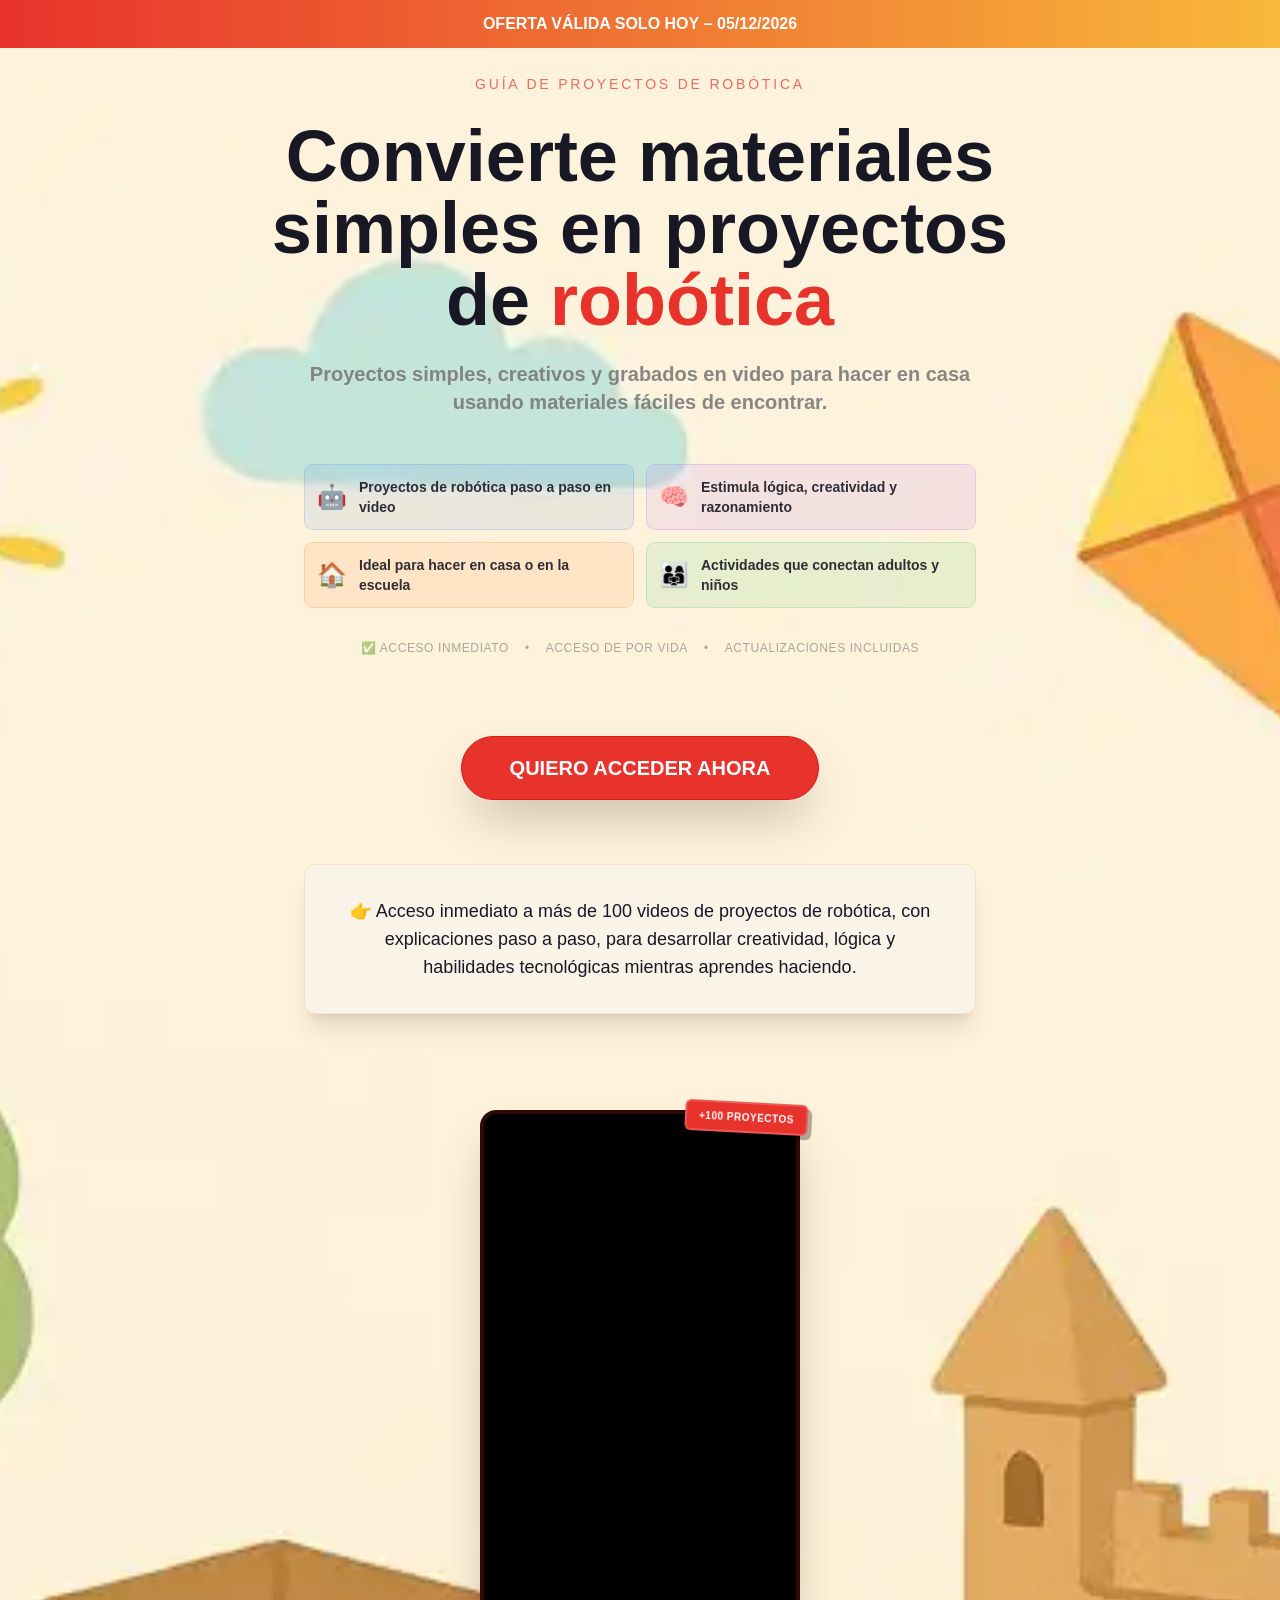
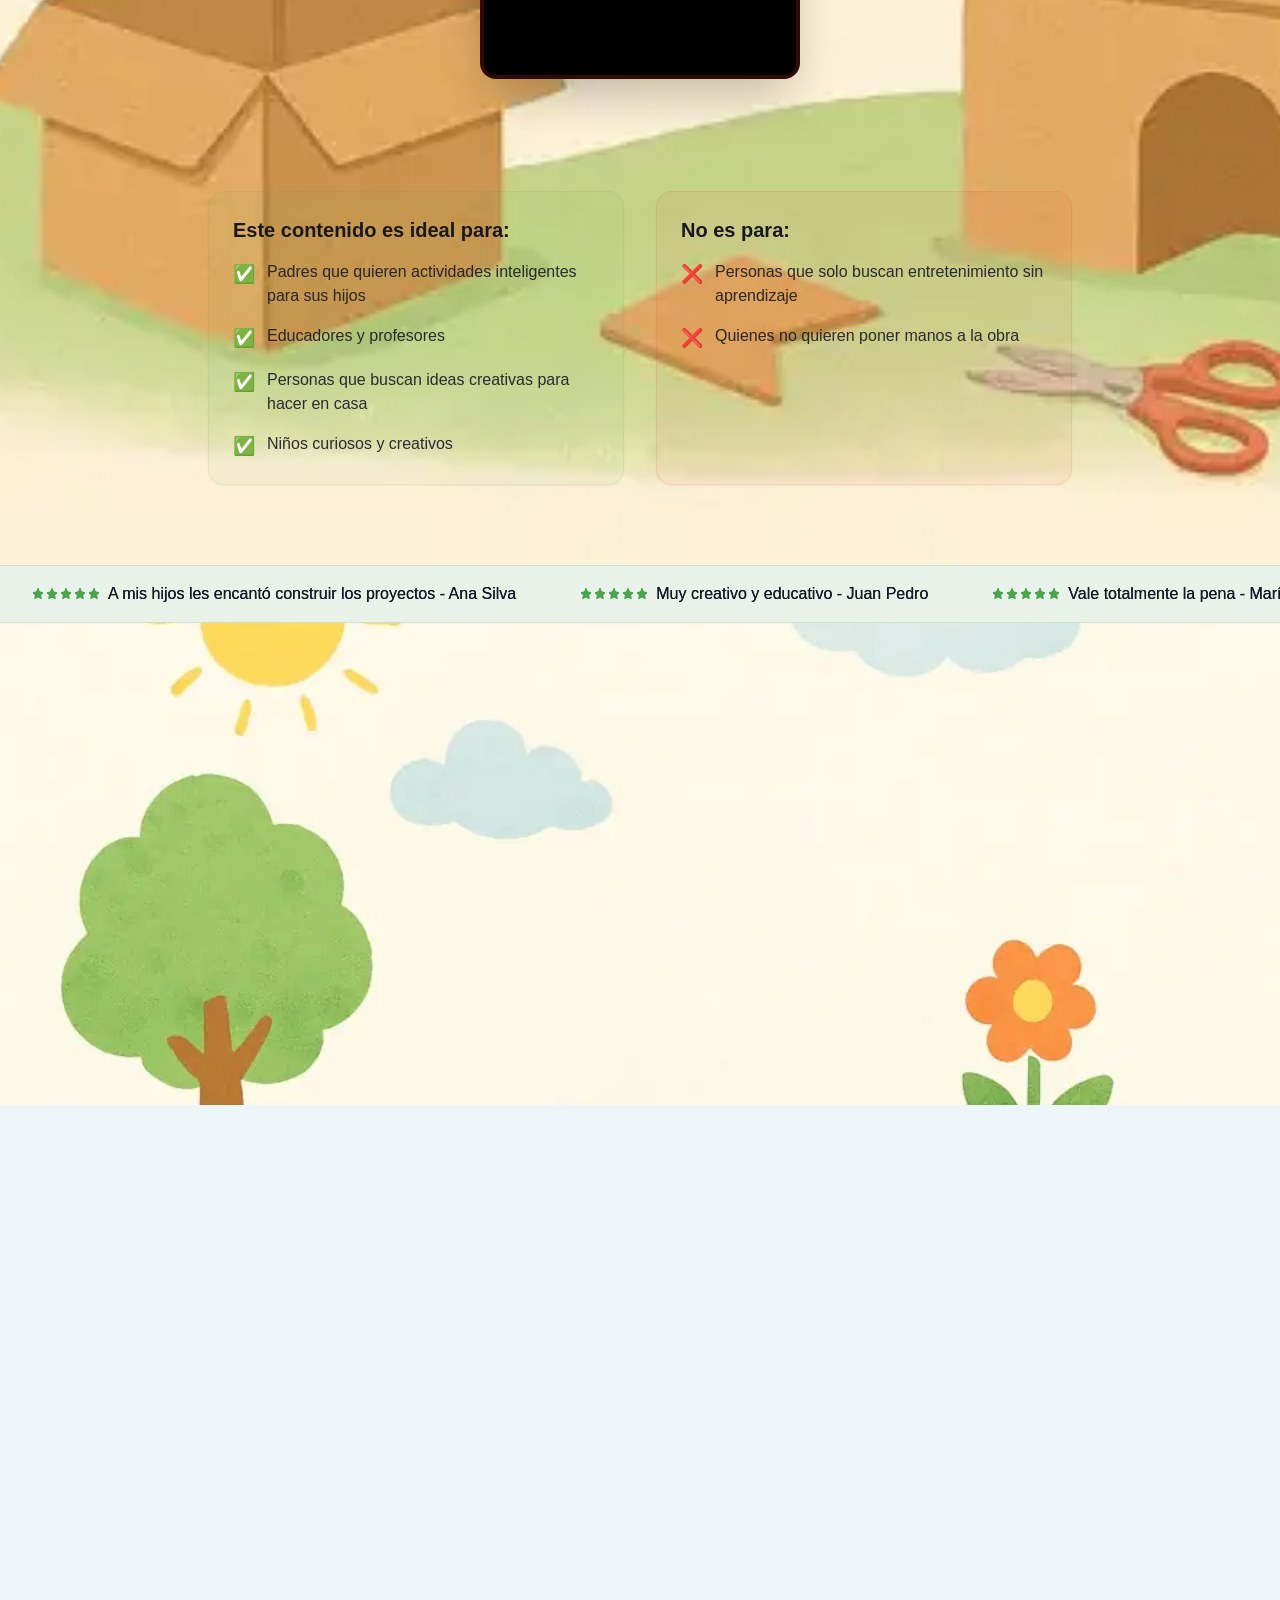
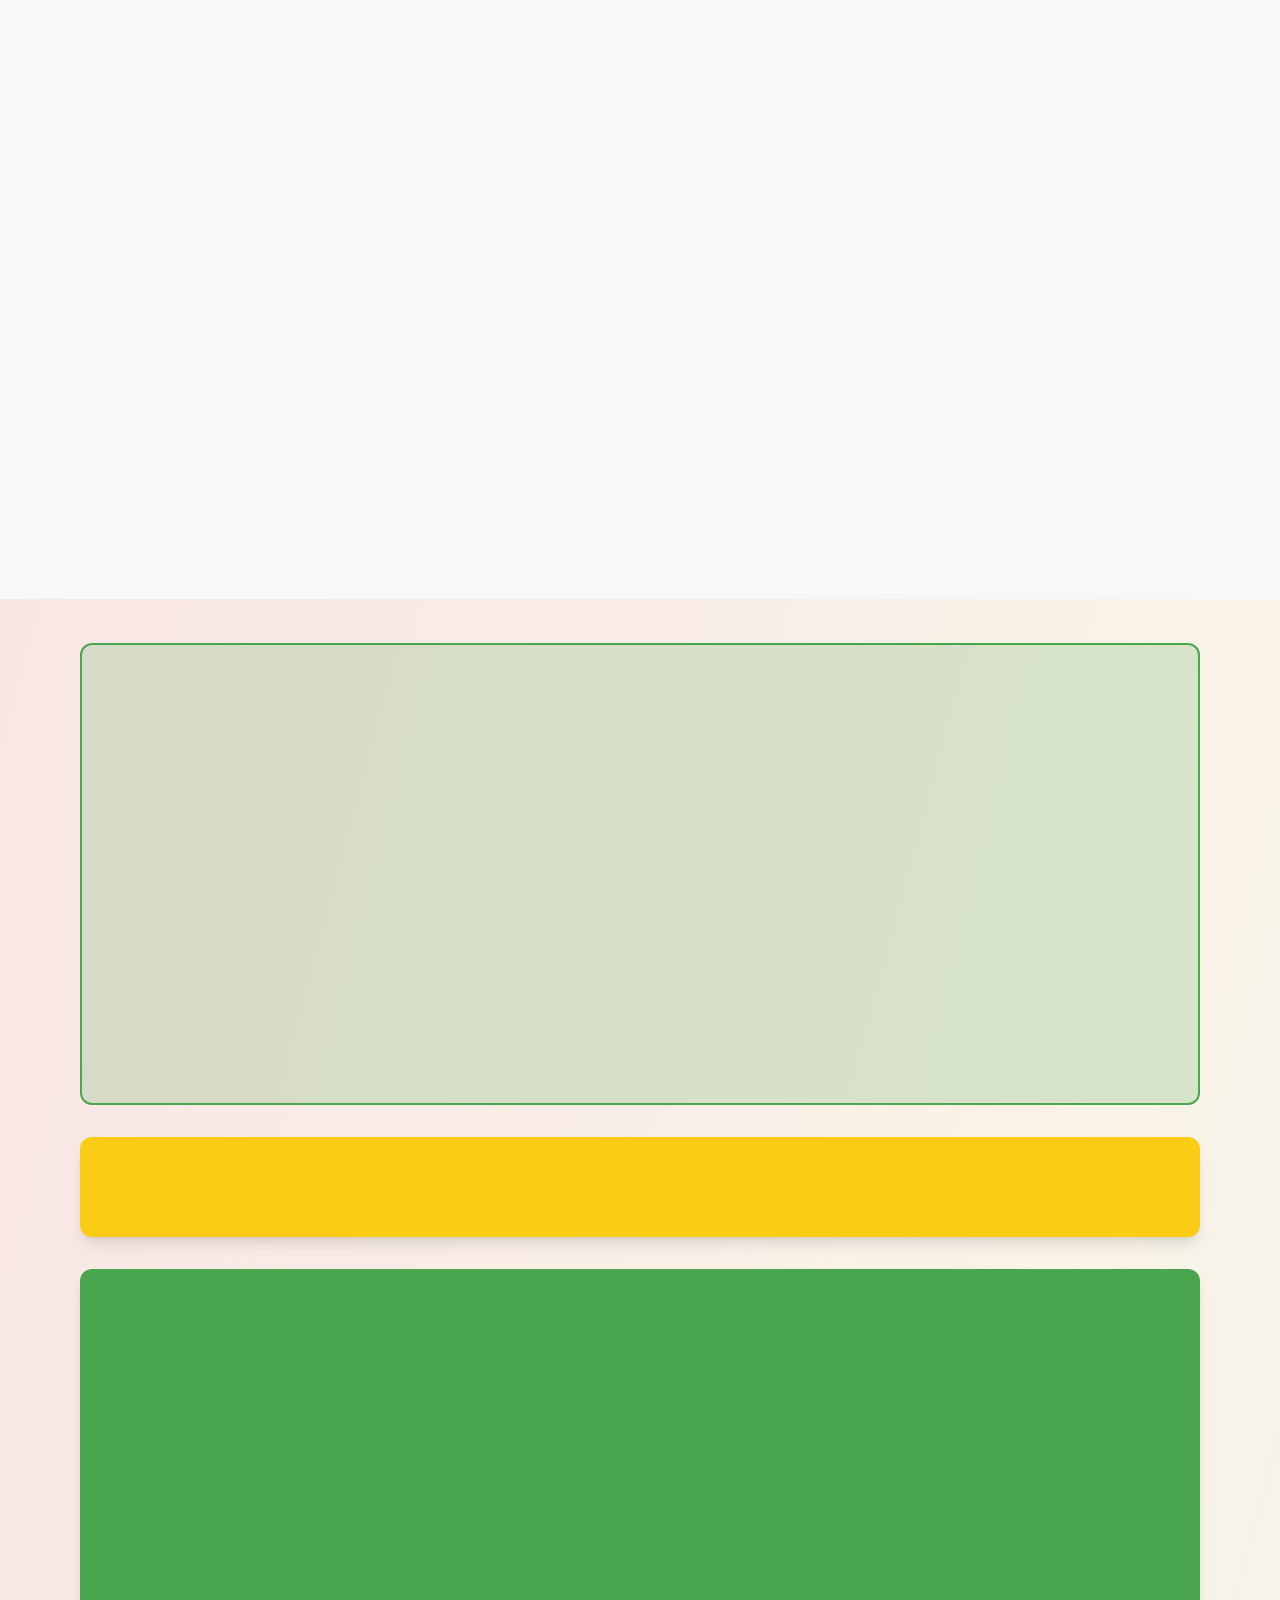
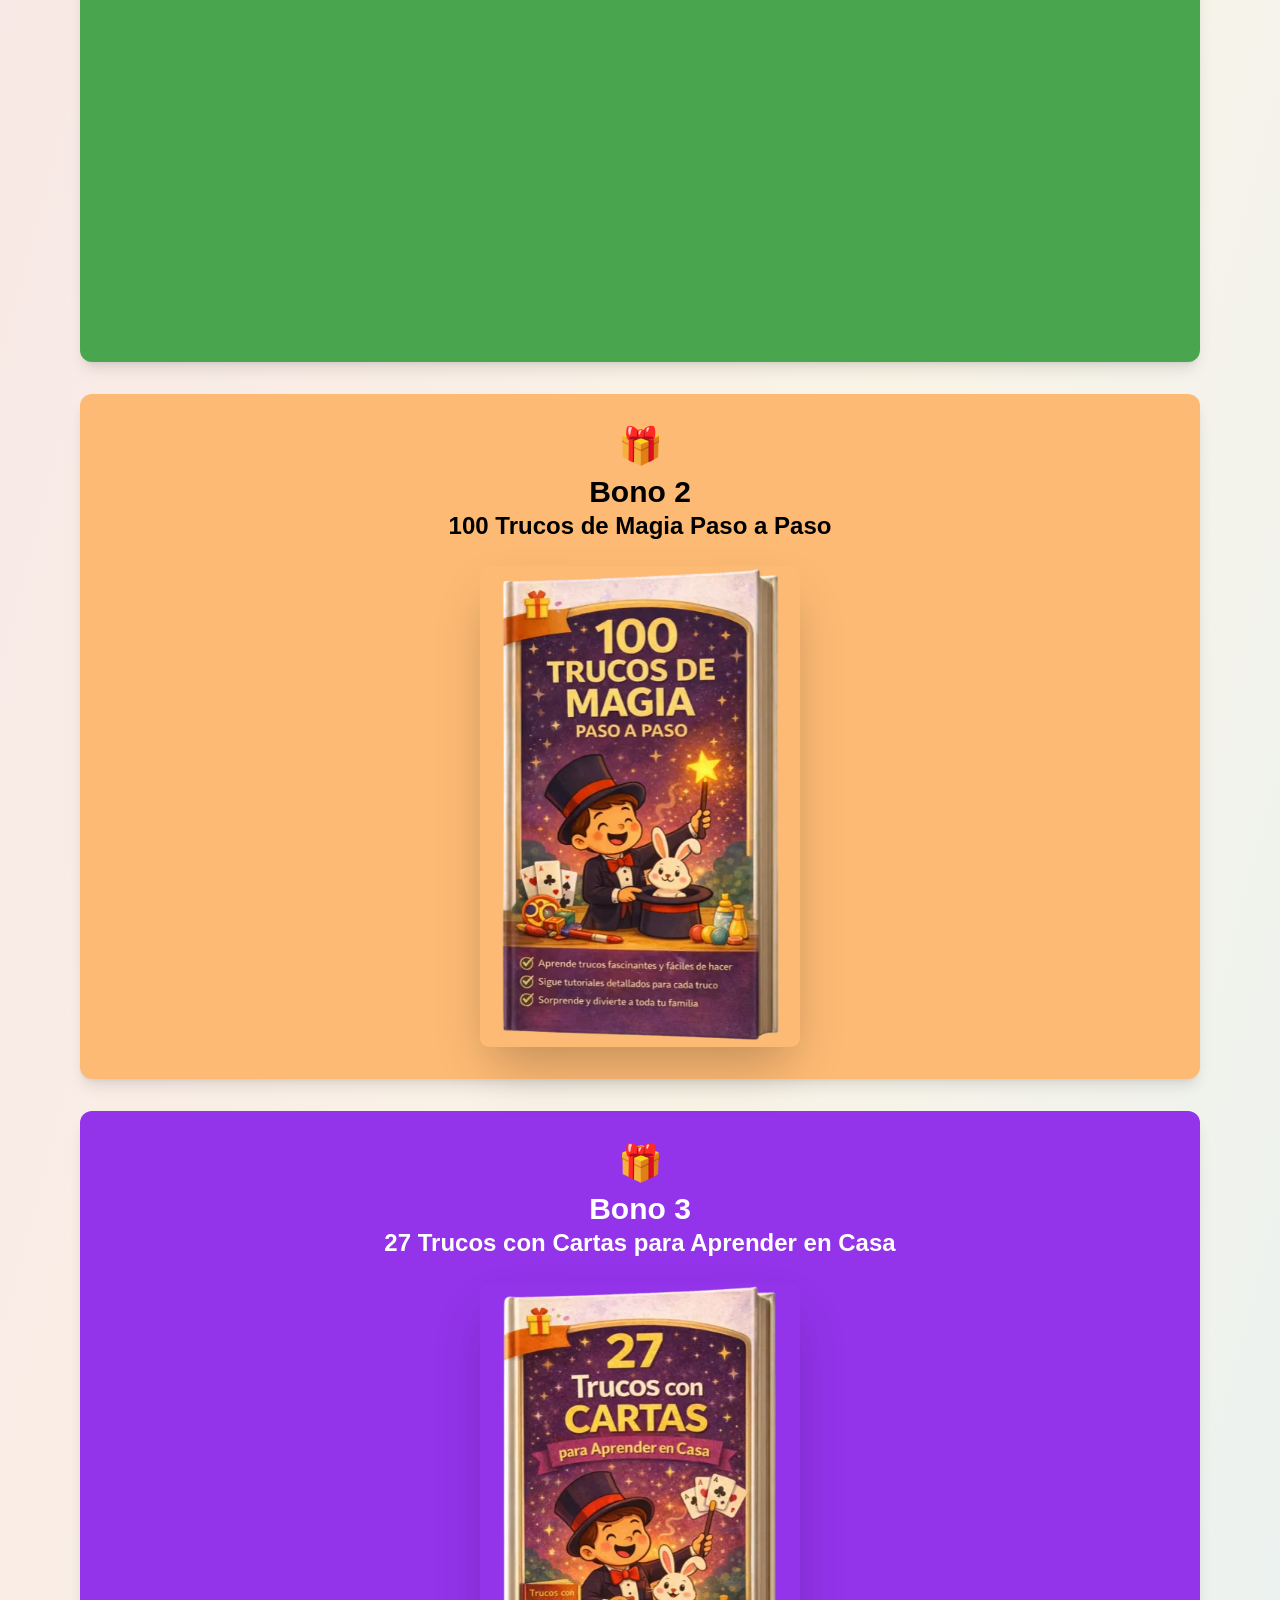
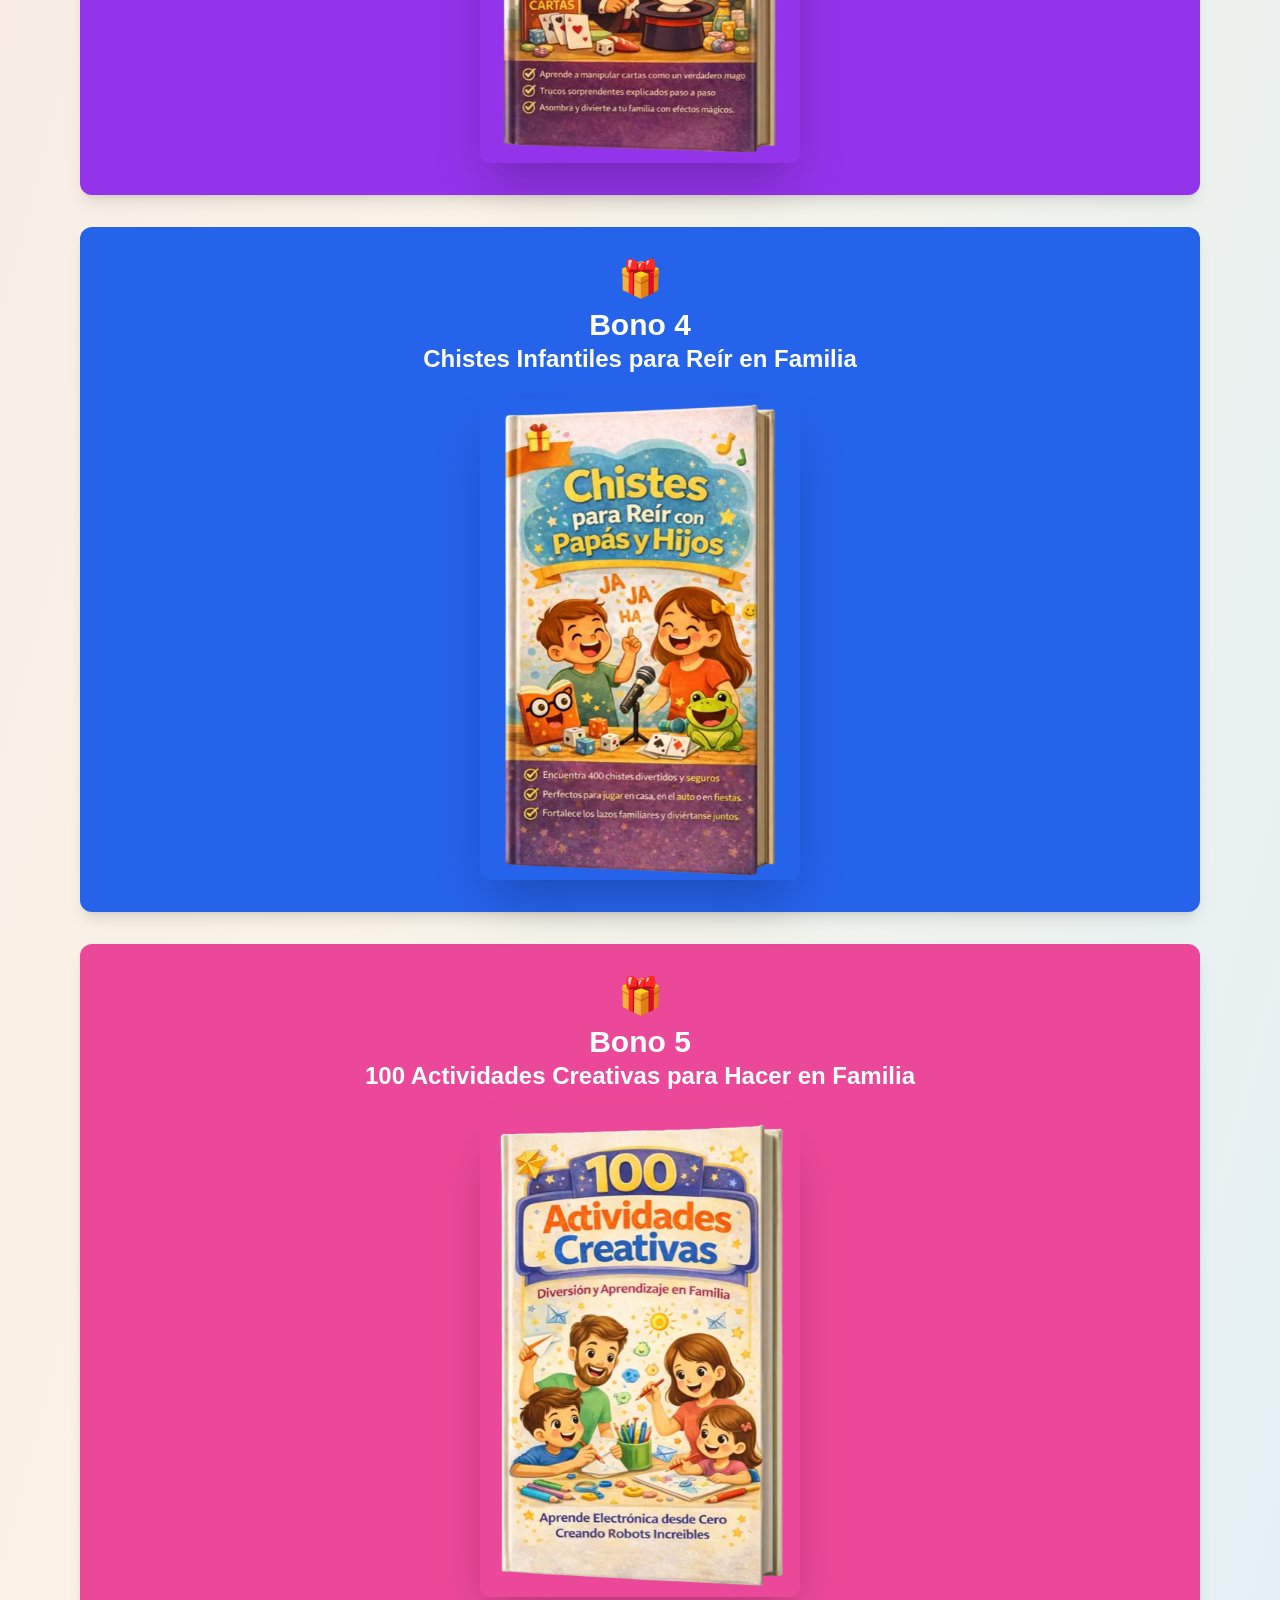
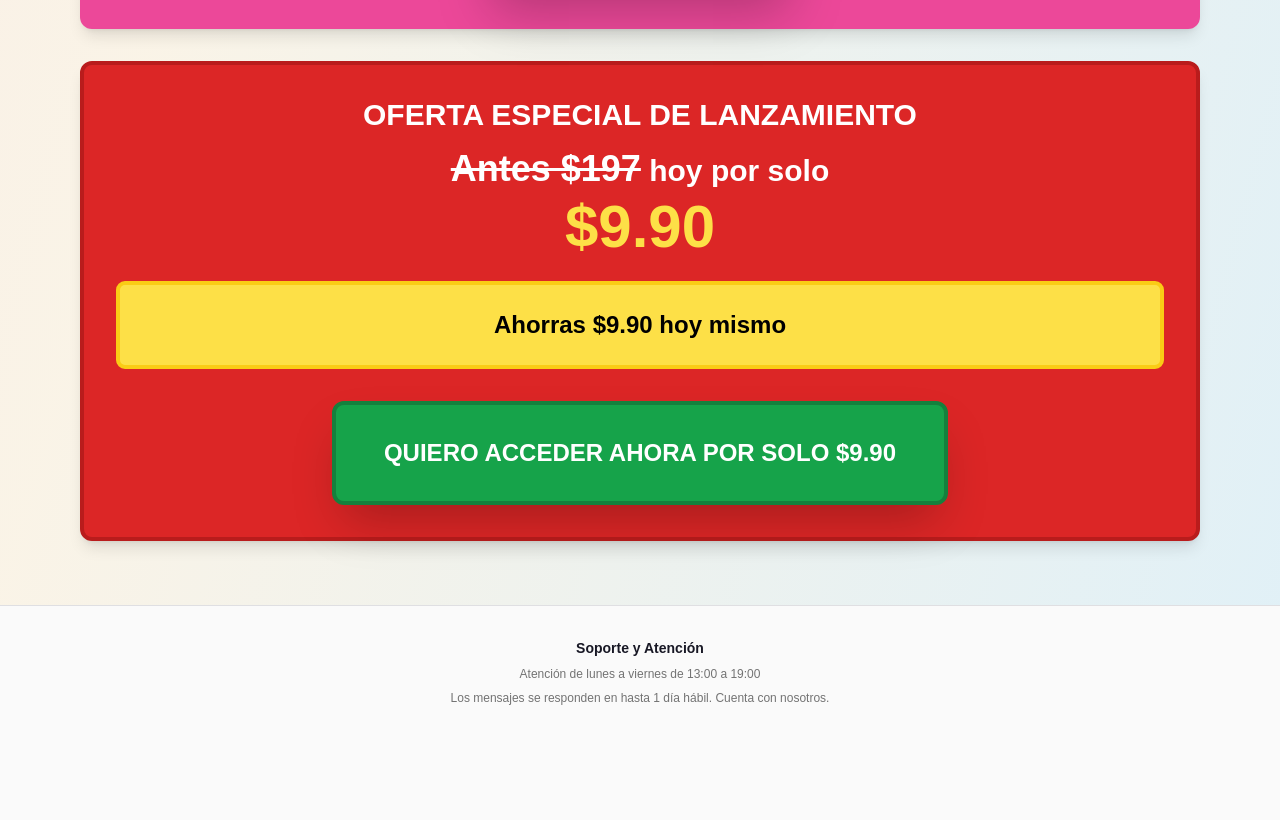
==== commit 32a854b5: "Add files via upload" ====
--- a/index.html
+++ b/index.html
@@ -1,509 +1,93 @@
 <!DOCTYPE html>
 <html lang="es">
 <head>
-  <meta charset="UTF-8">
-  <meta name="viewport" content="width=device-width, initial-scale=1.0">
-  <title>+150 modelos exclusivos 3D +Bonos – Amo ser Mamá / Creando Artes</title>
-  <meta name="description" content="Forma sencilla, barata, hermosa e inmediata de entretener y estimular a tu hijo lejos de las pantallas con más de 150 modelos 3D armables y bonos exclusivos.">
-  <meta name="robots" content="index, follow">
+    <meta charset="UTF-8">
+    <!-- Meta Pixel Code -->
+    <script>
+      !function(f,b,e,v,n,t,s)
+      {if(f.fbq)return;n=f.fbq=function(){n.callMethod?
+      n.callMethod.apply(n,arguments):n.queue.push(arguments)};
+      if(!f._fbq)f._fbq=n;n.push=n;n.loaded=!0;n.version='2.0';
+      n.queue=[];t=b.createElement(e);t.async=!0;
+      t.src=v;s=b.getElementsByTagName(e)[0];
+      s.parentNode.insertBefore(t,s)}(window, document,'script',
+      'https://connect.facebook.net/en_US/fbevents.js');
+      fbq('init', '1648315026236616');
+      fbq('track', 'PageView');
+    </script>
+    <noscript><img height="1" width="1" style="display:none"
+    src="https://www.facebook.com/tr?id=1648315026236616&ev=PageView&noscript=1"
+    /></noscript>
+    <!-- End Meta Pixel Code -->
+    <!-- Google tag (gtag.js) -->
+    <script async src="https://www.googletagmanager.com/gtag/js?id=AW-953761327"></script>
+    <script>
+      window.dataLayer = window.dataLayer || [];
+      function gtag(){dataLayer.push(arguments);}
+      gtag('js', new Date());
+      gtag('config', 'AW-953761327');
+    </script>
+    <!-- Event snippet for Compra (4) conversion page -->
+    <script>
+      function gtag_report_conversion(url) {
+        var callback = function () {
+          if (typeof(url) != 'undefined') {
+            window.location = url;
+          }
+        };
+        gtag('event', 'conversion', {
+          'send_to': 'AW-953761327/kIYbCIfi6LIcEK_85MYD',
+          'value': 0.0,
+          'currency': 'BRL',
+          'transaction_id': '',
+          'event_callback': callback
+        });
+        return false;
+      }
 
-  <!-- Preconnect to external assets -->
-  <link rel="preconnect" href="https://connect.facebook.net">
-  <link rel="preconnect" href="https://www.googletagmanager.com">
-  <link rel="preconnect" href="https://fonts.googleapis.com">
-  <link rel="preconnect" href="https://fonts.gstatic.com" crossorigin>
-
-  <!-- Meta Pixel Code -->
-  <script>
-  !function(f,b,e,v,n,t,s)
-  {if(f.fbq)return;n=f.fbq=function(){n.callMethod?
-  n.callMethod.apply(n,arguments):n.queue.push(arguments)};
-  if(!f._fbq)f._fbq=n;n.push=n;n.loaded=!0;n.version='2.0';
-  n.queue=[];t=b.createElement(e);t.async=!0;
-  t.src=v;s=b.getElementsByTagName(e)[0];
-  s.parentNode.insertBefore(t,s)}(window, document,'script',
-  'https://connect.facebook.net/en_US/fbevents.js');
-  fbq('init', '1648315026236616');
-  fbq('track', 'PageView');
-  </script>
-  <noscript><img height="1" width="1" style="display:none"
-  src="https://www.facebook.com/tr?id=1648315026236616&ev=PageView&noscript=1"
-  /></noscript>
-  <!-- End Meta Pixel Code -->
-
-  <!-- Google tag (gtag.js) -->
-  <script async src="https://www.googletagmanager.com/gtag/js?id=AW-953761327"></script>
-  <script>
-    window.dataLayer = window.dataLayer || [];
-    function gtag(){dataLayer.push(arguments);}
-    gtag('js', new Date());
-
-    gtag('config', 'AW-953761327');
-  </script>
-
-  <!-- Event snippet for Compra (4) conversion page -->
-  <script>
-  function gtag_report_conversion(url) {
-    var callback = function () {
-      if (typeof(url) != 'undefined') {
-        window.location = url;
+      document.addEventListener('click', function (event) {
+        var checkoutLink = event.target.closest('a[href="https://go.centerpag.com/PPU38CQEMT4"]');
+        if (!checkoutLink || event.defaultPrevented || event.button !== 0 || event.metaKey || event.ctrlKey || event.shiftKey || event.altKey) return;
+        event.preventDefault();
+        var checkoutUrl = checkoutLink.href;
+        window.setTimeout(function () { window.location = checkoutUrl; }, 1200);
+        gtag_report_conversion(checkoutUrl);
+      });
+    </script>
+    <script type="text/javascript">
+      (function(c,l,a,r,i,t,y){
+        c[a]=c[a]||function(){(c[a].q=c[a].q||[]).push(arguments)};
+        t=l.createElement(r);t.async=1;t.src="https://www.clarity.ms/tag/"+i;
+        y=l.getElementsByTagName(r)[0];y.parentNode.insertBefore(t,y);
+      })(window, document, "clarity", "script", "xtjzc11ri7");
+    </script>
+    <meta name="viewport" content="width=device-width, initial-scale=1.0">
+    <meta name="theme-color" content="#7c3aed">
+    <title>Guía de Proyectos de Robótica - Versión 2026</title>
+    <meta name="description" content="Aprende a crear increíbles proyectos de robótica usando materiales simples. Más de 100 proyectos paso a paso en video para desarrollar creatividad, lógica y habilidades tecnológicas. Acceso inmediato por solo $9.90.">
+    <meta property="og:title" content="Guía Completa de Proyectos de Robótica Paso a Paso">
+    <meta property="og:description" content="Descubre proyectos simples y creativos de robótica que puedes construir en casa con materiales fáciles de conseguir.">
+    <meta property="og:type" content="website">
+    <meta property="og:image" content="/assets/7_dias.webp">
+    <link rel="preload" as="image" href="/assets/hero_bg_1.webp" fetchpriority="high">
+    <style>
+      :root { --font-sans: system-ui, -apple-system, BlinkMacSystemFont, "Segoe UI", sans-serif; }
+      .font-heading { font-family: var(--font-sans) !important; }
+      html, body { overflow-x: clip; }
+      [data-testid="button-carousel-prev"] { left: .5rem !important; }
+      [data-testid="button-carousel-next"] { right: .5rem !important; }
+      footer p:nth-child(2) { display: none; }
+      @media (min-width: 768px) { [data-testid="button-carousel-prev"] { left: 0 !important; } [data-testid="button-carousel-next"] { right: 0 !important; } }
+      @supports (content-visibility: auto) {
+        [data-testid="section-problem"], [data-testid="section-testimonials"], [data-testid="section-faq"], [data-testid="section-learning-outcomes"], [data-testid="section-guarantee-text"], [data-testid="section-bonus-header"], [data-testid="section-bonus-1"] { content-visibility: auto; contain-intrinsic-size: auto 900px; }
       }
-    };
-    gtag('event', 'conversion', {
-        'send_to': 'AW-953761327/kIYbCIfi6LIcEK_85MYD',
-        'value': 0.0,
-        'currency': 'BRL',
-        'transaction_id': '',
-        'event_callback': callback
-    });
-    return false;
-  }
-  </script>
-
-  <!-- Main Optimization Stylesheet -->
-  <link rel="stylesheet" href="./css/styles.css">
+      @media (prefers-reduced-motion: reduce) { *, *::before, *::after { animation-duration: .01ms !important; animation-iteration-count: 1 !important; scroll-behavior: auto !important; transition-duration: .01ms !important; } }
+    </style>
+    <script type="module" crossorigin="" src="/assets/index-performance.js"></script>
+    <link rel="preload" as="style" crossorigin="" href="/assets/index-BqPzICSW.css" onload="this.onload=null;this.rel='stylesheet'">
+    <noscript><link rel="stylesheet" crossorigin="" href="/assets/index-BqPzICSW.css"></noscript>
 </head>
 <body>
-
-  <!-- Top Announcement Bar -->
-  <div class="top-bar">
-    <p>🔥 ¡GANA HOY + 3 SÚPER BONOS EXCLUSIVOS!</p>
-  </div>
-
-  <!-- Hero Section -->
-  <section class="hero-section">
-    <div class="container">
-      <h1 class="brand-title">CREANDO ARTES</h1>
-      
-      <h2 class="hero-headline">
-        Aquí tienes una forma <span class="highlight">sencilla, barata, hermosa e inmediata</span> de entretener y estimular a tu hijo lejos de las pantallas 📲
-      </h2>
-      
-      <p class="hero-subheadline">Práctico, rápido y fácil de armar</p>
-
-      <!-- Video Player Component -->
-      <div class="clean-video-wrap">
-        <div class="clean-video-box" id="videoBox">
-          <video id="lpVideo" class="clean-video" autoplay muted playsinline preload="metadata">
-            <source src="./media/novo_video.mp4" type="video/mp4">
-            Tu navegador no soporta el video.
-          </video>
-
-          <button class="video-center-btn is-play" id="videoCenterBtn" type="button" aria-label="Controlar vídeo">
-            <span class="icon-play">
-              <svg viewBox="0 0 24 24" aria-hidden="true"><path d="M8 5v14l11-7z"></path></svg>
-            </span>
-            <span class="icon-pause">
-              <svg viewBox="0 0 24 24" aria-hidden="true"><path d="M7 5h4v14H7zM13 5h4v14h-4z"></path></svg>
-            </span>
-          </button>
-        </div>
-      </div>
-
-      <div class="hero-footer-note">
-        🖨️ <strong>Imprime cuantas veces quieras:</strong> ¿Se rompió el juguete? ¿Perdiste una pieza? ¿Quieres hacer uno nuevo para tu hijo? ¡Solo tienes que imprimirlo de nuevo!
-      </div>
-
-      <a class="btn-cta btn-pulse" href="#KIT" onclick="return gtag_report_conversion('https://checkout.centerpag.com/pay/PPU38CQEMT4');">
-        💕 ¡ME ENCANTA! ¡LO QUIERO! 💕
-      </a>
-    </div>
-  </section>
-
-  <!-- Model Showcase & Carousels -->
-  <section class="showcase-section">
-    <div class="container">
-      <h2 class="section-headline">
-        ¡Son más de 150 modelos exclusivos listos para imprimir cuantas veces quieras!
-      </h2>
-      <h3 class="section-headline" style="font-size: 1.4rem; font-weight: 700;">
-        <span class="destaque-3d">🎨 ¡archivos exclusivos! en alta definición</span>
-      </h3>
-      <p style="font-weight: 700; font-size: 1.1rem; color: #475569; margin-bottom: 24px;">
-        Juguetes y Personajes más queridos por los niños
-      </p>
-    </div>
-
-    <!-- Infinite Scrolling Marquee Track 1 -->
-    <div class="marquee-container">
-      <div class="marquee-track">
-        <div class="marquee-item"><img src="./images/il_794xN.4740326597_56vp_11zon-768x768.webp" width="220" height="220" loading="lazy" alt="Modelo 3D 1"></div>
-        <div class="marquee-item"><img src="./images/4_4_11zon-1.webp" width="220" height="220" loading="lazy" alt="Modelo 3D 2"></div>
-        <div class="marquee-item"><img src="./images/2_2_11zon-1.webp" width="220" height="220" loading="lazy" alt="Modelo 3D 3"></div>
-        <div class="marquee-item"><img src="./images/3_3_11zon-1.webp" width="220" height="220" loading="lazy" alt="Modelo 3D 4"></div>
-        <div class="marquee-item"><img src="./images/8_8_11zon-1.webp" width="220" height="220" loading="lazy" alt="Modelo 3D 5"></div>
-        <div class="marquee-item"><img src="./images/1_1_11zon-1.webp" width="220" height="220" loading="lazy" alt="Modelo 3D 6"></div>
-        <div class="marquee-item"><img src="./images/7_7_11zon-1.webp" width="220" height="220" loading="lazy" alt="Modelo 3D 7"></div>
-        <!-- Duplicated for seamless loop -->
-        <div class="marquee-item"><img src="./images/il_794xN.4740326597_56vp_11zon-768x768.webp" width="220" height="220" loading="lazy" alt="Modelo 3D 1"></div>
-        <div class="marquee-item"><img src="./images/4_4_11zon-1.webp" width="220" height="220" loading="lazy" alt="Modelo 3D 2"></div>
-        <div class="marquee-item"><img src="./images/2_2_11zon-1.webp" width="220" height="220" loading="lazy" alt="Modelo 3D 3"></div>
-        <div class="marquee-item"><img src="./images/3_3_11zon-1.webp" width="220" height="220" loading="lazy" alt="Modelo 3D 4"></div>
-      </div>
-    </div>
-
-    <!-- Infinite Scrolling Marquee Track 2 (Reverse) -->
-    <div class="marquee-container">
-      <div class="marquee-track rtl">
-        <div class="marquee-item"><img src="./images/1_1_11zon.webp" width="220" height="220" loading="lazy" alt="Modelo 3D 8"></div>
-        <div class="marquee-item"><img src="./images/14.png.webp" width="220" height="220" loading="lazy" alt="Modelo 3D 9"></div>
-        <div class="marquee-item"><img src="./images/3_3_11zon.webp" width="220" height="220" loading="lazy" alt="Modelo 3D 10"></div>
-        <div class="marquee-item"><img src="./images/4_4_11zon.webp" width="220" height="220" loading="lazy" alt="Modelo 3D 11"></div>
-        <div class="marquee-item"><img src="./images/2_2_11zon.webp" width="220" height="220" loading="lazy" alt="Modelo 3D 12"></div>
-        <div class="marquee-item"><img src="./images/5_5_11zon.webp" width="220" height="220" loading="lazy" alt="Modelo 3D 13"></div>
-        <div class="marquee-item"><img src="./images/6_6_11zon.webp" width="220" height="220" loading="lazy" alt="Modelo 3D 14"></div>
-        <!-- Duplicated for seamless loop -->
-        <div class="marquee-item"><img src="./images/1_1_11zon.webp" width="220" height="220" loading="lazy" alt="Modelo 3D 8"></div>
-        <div class="marquee-item"><img src="./images/14.png.webp" width="220" height="220" loading="lazy" alt="Modelo 3D 9"></div>
-        <div class="marquee-item"><img src="./images/3_3_11zon.webp" width="220" height="220" loading="lazy" alt="Modelo 3D 10"></div>
-      </div>
-    </div>
-
-    <!-- Infinite Scrolling Marquee Track 3 -->
-    <div class="marquee-container">
-      <div class="marquee-track">
-        <div class="marquee-item"><img src="./images/9_9_11zon.webp" width="220" height="220" loading="lazy" alt="Modelo 3D 15"></div>
-        <div class="marquee-item"><img src="./images/10_10_11zon.webp" width="220" height="220" loading="lazy" alt="Modelo 3D 16"></div>
-        <div class="marquee-item"><img src="./images/16_11zon.webp" width="220" height="220" loading="lazy" alt="Modelo 3D 17"></div>
-        <div class="marquee-item"><img src="./images/11_11_11zon.webp" width="220" height="220" loading="lazy" alt="Modelo 3D 18"></div>
-        <div class="marquee-item"><img src="./images/12_12_11zon.webp" width="220" height="220" loading="lazy" alt="Modelo 3D 19"></div>
-        <div class="marquee-item"><img src="./images/13_13_11zon.webp" width="220" height="220" loading="lazy" alt="Modelo 3D 20"></div>
-        <!-- Duplicated for seamless loop -->
-        <div class="marquee-item"><img src="./images/9_9_11zon.webp" width="220" height="220" loading="lazy" alt="Modelo 3D 15"></div>
-        <div class="marquee-item"><img src="./images/10_10_11zon.webp" width="220" height="220" loading="lazy" alt="Modelo 3D 16"></div>
-      </div>
-    </div>
-
-    <div class="container" style="margin-top: 24px;">
-      <p style="font-size: 1.15rem; font-weight: 700; color: #1e293b; margin-bottom: 20px;">
-        Tu hijo tendrá opciones para armar, pintar, recortar y jugar por horas lejos de las pantallas
-      </p>
-
-      <a class="btn-cta" href="#KIT" onclick="return gtag_report_conversion('https://checkout.centerpag.com/pay/PPU38CQEMT4');">
-        💕 ¡ME ENCANTA! ¡LO QUIERO! 💕
-      </a>
-    </div>
-  </section>
-
-  <!-- Bonus Cards Section -->
-  <section class="bonuses-section">
-    <div class="container">
-      <div style="text-align: center; margin-bottom: 36px;">
-        <img src="./images/es_texto_cor_1782440677094.webp" width="768" height="130" loading="lazy" alt="Llévate hoy 3 Súper Bonos Exclusivos" style="margin: 0 auto;">
-      </div>
-
-      <!-- Bonus 1 -->
-      <div class="bonus-card">
-        <span class="bonus-badge">BONO 1</span>
-        <img class="bonus-img" src="./images/es_bonus_1_1782440643991.webp" width="380" height="570" loading="lazy" alt="Bono 1 Libritos para Colorear">
-        <div class="bonus-content">
-          <h3>+150 Libritos para Colorear</h3>
-          <p>Recibe una colección gigantesca con más de 150 libritos infantiles para imprimir cuantas veces quieras. Son decenas de temas divertidos que estimulan la creatividad, ayudan en la concentración y garantizan horas de entretenimiento lejos de las pantallas.</p>
-          <ul class="bonus-features">
-            <li><svg viewBox="0 0 512 512"><path d="M504 256c0 136.967-111.033 248-248 248S8 392.967 8 256 119.033 8 256 8s248 111.033 248 248zM227.314 387.314l184-184c6.248-6.248 6.248-16.379 0-22.627l-22.627-22.627c-6.248-6.249-16.379-6.249-22.628 0L216 308.118l-70.059-70.059c-6.248-6.248-16.379-6.248-22.628 0l-22.627 22.627c-6.248 6.248-6.248 16.379 0 22.627l104 104c6.249 6.249 16.379 6.249 22.628.001z"></path></svg> Más de 150 libritos listos para imprimir</li>
-            <li><svg viewBox="0 0 512 512"><path d="M504 256c0 136.967-111.033 248-248 248S8 392.967 8 256 119.033 8 256 8s248 111.033 248 248zM227.314 387.314l184-184c6.248-6.248 6.248-16.379 0-22.627l-22.627-22.627c-6.248-6.249-16.379-6.249-22.628 0L216 308.118l-70.059-70.059c-6.248-6.248-16.379-6.248-22.628 0l-22.627 22.627c-6.248 6.248-6.248 16.379 0 22.627l104 104c6.249 6.249 16.379 6.249 22.628.001z"></path></svg> Personajes, animales y actividades variadas</li>
-            <li><svg viewBox="0 0 512 512"><path d="M504 256c0 136.967-111.033 248-248 248S8 392.967 8 256 119.033 8 256 8s248 111.033 248 248zM227.314 387.314l184-184c6.248-6.248 6.248-16.379 0-22.627l-22.627-22.627c-6.248-6.249-16.379-6.249-22.628 0L216 308.118l-70.059-70.059c-6.248-6.248-16.379-6.248-22.628 0l-22.627 22.627c-6.248 6.248-6.248 16.379 0 22.627l104 104c6.249 6.249 16.379 6.249 22.628.001z"></path></svg> Desarrolla la creatividad y coordinación motora</li>
-          </ul>
-          <div class="bonus-price">
-            Valor: <span class="old-price">$39.90</span>
-            <span class="new-price">Hoy: $0.00</span>
-          </div>
-        </div>
-      </div>
-
-      <!-- Bonus 2 -->
-      <div class="bonus-card">
-        <span class="bonus-badge">BONO 2</span>
-        <img class="bonus-img" src="./images/es_bonus_2_1782440656378.webp" width="380" height="570" loading="lazy" alt="Bono 2 Taller Creativo">
-        <div class="bonus-content">
-          <h3>Taller Creativo</h3>
-          <p>Un guía completo con ideas prácticas para transformar cada montagem en una experiencia aún más divertida. Aprenda técnicas simples de pintura, decoración, personalización y creación de cenários usando materiales que usted ya posee en casa.</p>
-          <ul class="bonus-features">
-            <li><svg viewBox="0 0 512 512"><path d="M504 256c0 136.967-111.033 248-248 248S8 392.967 8 256 119.033 8 256 8s248 111.033 248 248zM227.314 387.314l184-184c6.248-6.248 6.248-16.379 0-22.627l-22.627-22.627c-6.248-6.249-16.379-6.249-22.628 0L216 308.118l-70.059-70.059c-6.248-6.248-16.379-6.248-22.628 0l-22.627 22.627c-6.248 6.248-6.248 16.379 0 22.627l104 104c6.249 6.249 16.379 6.249 22.628.001z"></path></svg> Técnicas de personalización paso a paso</li>
-            <li><svg viewBox="0 0 512 512"><path d="M504 256c0 136.967-111.033 248-248 248S8 392.967 8 256 119.033 8 256 8s248 111.033 248 248zM227.314 387.314l184-184c6.248-6.248 6.248-16.379 0-22.627l-22.627-22.627c-6.248-6.249-16.379-6.249-22.628 0L216 308.118l-70.059-70.059c-6.248-6.248-16.379-6.248-22.628 0l-22.627 22.627c-6.248 6.248-6.248 16.379 0 22.627l104 104c6.249 6.249 16.379 6.249 22.628.001z"></path></svg> Ideas creativas para decorar los juguetes</li>
-            <li><svg viewBox="0 0 512 512"><path d="M504 256c0 136.967-111.033 248-248 248S8 392.967 8 256 119.033 8 256 8s248 111.033 248 248zM227.314 387.314l184-184c6.248-6.248 6.248-16.379 0-22.627l-22.627-22.627c-6.248-6.249-16.379-6.249-22.628 0L216 308.118l-70.059-70.059c-6.248-6.248-16.379-6.248-22.628 0l-22.627 22.627c-6.248 6.248-6.248 16.379 0 22.627l104 104c6.249 6.249 16.379 6.249 22.628.001z"></path></svg> Consejos para crear escenarios increíbles</li>
-          </ul>
-          <div class="bonus-price">
-            Valor: <span class="old-price">$29.90</span>
-            <span class="new-price">Hoy: $0.00</span>
-          </div>
-        </div>
-      </div>
-
-      <!-- Bonus 3 -->
-      <div class="bonus-card">
-        <span class="bonus-badge">BONO 3</span>
-        <img class="bonus-img" src="./images/es_bonus_3_1782440668373.webp" width="380" height="570" loading="lazy" alt="Bono 3 Actividades Motora">
-        <div class="bonus-content">
-          <h3>Actividades de Coordinación Motora</h3>
-          <p>Una colección especial de ejercicios educativos para estimular habilidades esenciales de los niños mientras juegan. Actividades desarrolladas para mejorar la concentración, coordinación, razonamiento lógico y desarrollo cognitivo.</p>
-          <ul class="bonus-features">
-            <li><svg viewBox="0 0 512 512"><path d="M504 256c0 136.967-111.033 248-248 248S8 392.967 8 256 119.033 8 256 8s248 111.033 248 248zM227.314 387.314l184-184c6.248-6.248 6.248-16.379 0-22.627l-22.627-22.627c-6.248-6.249-16.379-6.249-22.628 0L216 308.118l-70.059-70.059c-6.248-6.248-16.379-6.248-22.628 0l-22.627 22.627c-6.248 6.248-6.248 16.379 0 22.627l104 104c6.249 6.249 16.379 6.249 22.628.001z"></path></svg> Laberintos y desafíos educativos</li>
-            <li><svg viewBox="0 0 512 512"><path d="M504 256c0 136.967-111.033 248-248 248S8 392.967 8 256 119.033 8 256 8s248 111.033 248 248zM227.314 387.314l184-184c6.248-6.248 6.248-16.379 0-22.627l-22.627-22.627c-6.248-6.249-16.379-6.249-22.628 0L216 308.118l-70.059-70.059c-6.248-6.248-16.379-6.248-22.628 0l-22.627 22.627c-6.248 6.248-6.248 16.379 0 22.627l104 104c6.249 6.249 16.379 6.249 22.628.001z"></path></svg> Ejercicios de coordinación motora fina</li>
-            <li><svg viewBox="0 0 512 512"><path d="M504 256c0 136.967-111.033 248-248 248S8 392.967 8 256 119.033 8 256 8s248 111.033 248 248zM227.314 387.314l184-184c6.248-6.248 6.248-16.379 0-22.627l-22.627-22.627c-6.248-6.249-16.379-6.249-22.628 0L216 308.118l-70.059-70.059c-6.248-6.248-16.379-6.248-22.628 0l-22.627 22.627c-6.248 6.248-6.248 16.379 0 22.627l104 104c6.249 6.249 16.379 6.249 22.628.001z"></path></svg> Estímulo a la concentración y atención</li>
-          </ul>
-          <div class="bonus-price">
-            Valor: <span class="old-price">$27.90</span>
-            <span class="new-price">Hoy: $0.00</span>
-          </div>
-        </div>
-      </div>
-    </div>
-  </section>
-
-  <!-- Key Benefits & Social Proof -->
-  <section class="benefits-section">
-    <div class="container">
-      <h2 class="section-headline">TUS PEQUEÑOS MERECEN LO MEJOR</h2>
-
-      <!-- Social Proof Bar -->
-      <div class="social-proof-bar">
-        <div class="avatars-overlap">
-          <img src="./images/person4.IJ_OvZE2_ZMEKbc.webp" width="40" height="40" loading="lazy" alt="Madre 1">
-          <img src="./images/person2.BXv_oiTc_2btBPT.webp" width="40" height="40" loading="lazy" alt="Madre 2">
-          <img src="./images/patricia.jVtRziqS_2isJMj.webp" width="40" height="40" loading="lazy" alt="Madre 3">
-          <img src="./images/juliana.BIklLeuT_1aF2wi.webp" width="40" height="40" loading="lazy" alt="Madre 4">
-        </div>
-        <div>
-          <div class="stars-rating">★★★★★</div>
-          <div class="social-text">¡Más de 3.600 madres ya lo están usando con sus hijos!</div>
-        </div>
-      </div>
-
-      <ul class="benefits-list">
-        <li><svg viewBox="0 0 512 512"><path d="M504 256c0 136.967-111.033 248-248 248S8 392.967 8 256 119.033 8 256 8s248 111.033 248 248zM227.314 387.314l184-184c6.248-6.248 6.248-16.379 0-22.627l-22.627-22.627c-6.248-6.249-16.379-6.249-22.628 0L216 308.118l-70.059-70.059c-6.248-6.248-16.379-6.248-22.628 0l-22.627 22.627c-6.248 6.248-6.248 16.379 0 22.627l104 104c6.249 6.249 16.379 6.249 22.628.001z"></path></svg> Reemplaza la Adicción a las Pantallas</li>
-        <li><svg viewBox="0 0 512 512"><path d="M504 256c0 136.967-111.033 248-248 248S8 392.967 8 256 119.033 8 256 8s248 111.033 248 248zM227.314 387.314l184-184c6.248-6.248 6.248-16.379 0-22.627l-22.627-22.627c-6.248-6.249-16.379-6.249-22.628 0L216 308.118l-70.059-70.059c-6.248-6.248-16.379-6.248-22.628 0l-22.627 22.627c-6.248 6.248-6.248 16.379 0 22.627l104 104c6.249 6.249 16.379 6.249 22.628.001z"></path></svg> Estimula la Creatividad</li>
-        <li><svg viewBox="0 0 512 512"><path d="M504 256c0 136.967-111.033 248-248 248S8 392.967 8 256 119.033 8 256 8s248 111.033 248 248zM227.314 387.314l184-184c6.248-6.248 6.248-16.379 0-22.627l-22.627-22.627c-6.248-6.249-16.379-6.249-22.628 0L216 308.118l-70.059-70.059c-6.248-6.248-16.379-6.248-22.628 0l-22.627 22.627c-6.248 6.248-6.248 16.379 0 22.627l104 104c6.249 6.249 16.379 6.249 22.628.001z"></path></svg> Coordinación Motora</li>
-        <li><svg viewBox="0 0 512 512"><path d="M504 256c0 136.967-111.033 248-248 248S8 392.967 8 256 119.033 8 256 8s248 111.033 248 248zM227.314 387.314l184-184c6.248-6.248 6.248-16.379 0-22.627l-22.627-22.627c-6.248-6.249-16.379-6.249-22.628 0L216 308.118l-70.059-70.059c-6.248-6.248-16.379-6.248-22.628 0l-22.627 22.627c-6.248 6.248-6.248 16.379 0 22.627l104 104c6.249 6.249 16.379 6.249 22.628.001z"></path></svg> Acerca a Padres e Hijos</li>
-        <li><svg viewBox="0 0 512 512"><path d="M504 256c0 136.967-111.033 248-248 248S8 392.967 8 256 119.033 8 256 8s248 111.033 248 248zM227.314 387.314l184-184c6.248-6.248 6.248-16.379 0-22.627l-22.627-22.627c-6.248-6.249-16.379-6.249-22.628 0L216 308.118l-70.059-70.059c-6.248-6.248-16.379-6.248-22.628 0l-22.627 22.627c-6.248 6.248-6.248 16.379 0 22.627l104 104c6.249 6.249 16.379 6.249 22.628.001z"></path></svg> ¡Esto no es un gasto! Es una decisión inteligente.</li>
-      </ul>
-    </div>
-  </section>
-
-  <!-- Offer Section (KIT Anchor) -->
-  <section class="offer-section" id="KIT">
-    <div class="oferta-kit">
-      <div class="desconto">97% DE DESCUENTO HOY</div>
-      <div class="urgencia">⏰ ¡Últimas horas para recibir todos los bonos gratis!</div>
-
-      <div class="conteudo">
-        <h3>🎁 TE LLEVAS HOY:</h3>
-        <ul>
-          <li>✅ +150 Modelos exclusivos de alta definición</li>
-          <li>🎁 Bono 1: +150 Libritos para Colorear <span style="text-decoration: line-through; color: #ff0000;">($39.90)</span></li>
-          <li>🎁 Bono 2: Taller Creativo <span style="text-decoration: line-through; color: #ff0000;">($29.90)</span></li>
-          <li>🎁 Bono 3: Actividades de Coordinación Motora <span style="text-decoration: line-through; color: #ff0000;">($27.90)</span></li>
-          <li>🎁 Actualizaciones Gratuitas <span style="text-decoration: line-through; color: #ff0000;">($67.90)</span></li>
-        </ul>
-      </div>
-
-      <div class="valor-total">🎁 Valor total con bonos:</div>
-      <div class="preco-antigo">$175.60</div>
-      <div class="hoje">🔥 PERO SOLO HOY PAGAS</div>
-      <div class="preco-atual">$12</div>
-
-      <a class="btn-cta btn-pulse" href="https://checkout.centerpag.com/pay/PPU38CQEMT4" onclick="return gtag_report_conversion('https://checkout.centerpag.com/pay/PPU38CQEMT4');">
-        👉 COMPRAR AHORA
-      </a>
-
-      <div class="entrega">
-        📲 Entrega inmediata por WhatsApp y correo electrónico
-      </div>
-
-      <div class="pagamento">PAGO ÚNICO • SIN MENSUALIDADES</div>
-      <div class="economia">🟢 Ahorras $173.00 hoy</div>
-
-      <div class="selos">
-        <div class="selo">🔒 Compra 100% segura</div>
-        <div class="selo">📥 Acceso inmediato después de la compra</div>
-        <div class="selo">✅ Satisfacción garantizada o te devolvemos tu dinero</div>
-      </div>
-    </div>
-  </section>
-
-  <!-- Facebook Social Reviews -->
-  <section class="reviews-section">
-    <div class="container">
-      <div style="text-align: center; margin-bottom: 24px;">
-        <span style="color: #fff; background-color: #056AA2; border-radius: 12px; padding: 6px 14px; font-weight: 800;">
-          QUIEN COMPRÓ recomienda ❤️
-        </span>
-      </div>
-
-      <div class="facebook-reviews">
-        <div style="display: flex; align-items: center; justify-content: space-between; border-bottom: 1px solid #e2e8f0; padding-bottom: 12px; margin-bottom: 16px;">
-          <div style="display: flex; align-items: center; gap: 8px;">
-            <img src="./images/Facebook_logo_square-150x150.png.webp" width="24" height="24" loading="lazy" alt="Facebook">
-            <span style="font-weight: 700; font-size: 0.9rem; color: #1e293b;">Plugin social de Facebook</span>
-          </div>
-        </div>
-
-        <!-- Review 1 -->
-        <div class="review-card">
-          <img class="review-avatar" src="./images/curitr.png.webp" width="48" height="48" loading="lazy" alt="Avatar">
-          <div class="review-body">
-            <div class="review-author">Camila Torres <span>· 2 min</span></div>
-            <p class="review-text">¡Súper recomendado! Mis hijos pasaron la tarde entera armando los robóticos. ¡Hacía tiempo que no los veía tan concentrados lejos de las pantallas!</p>
-            <div class="review-actions">
-              <span>Responder</span>
-              <span class="likes">👍 41</span>
-            </div>
-          </div>
-        </div>
-
-        <!-- Review 2 -->
-        <div class="review-card">
-          <img class="review-avatar" src="./images/Cbpp6dq.png.webp" width="48" height="48" loading="lazy" alt="Avatar">
-          <div class="review-body">
-            <div class="review-author">Carlos Mendes <span>· 8 min</span></div>
-            <p class="review-text">Mis hijos tienen diferentes edades y aún así todos se divierten juntos. Es raro encontrar algo que le guste tanto al más pequeño como al mayor. ¡Realmente cumple lo que promete!</p>
-            <div class="review-actions">
-              <span>Responder</span>
-              <span class="likes">👍 29</span>
-            </div>
-          </div>
-        </div>
-
-        <!-- Review 3 -->
-        <div class="review-card">
-          <img class="review-avatar" src="./images/461315564_3872063083022371_7703193535161845353_n-e1736955310569-300x300.jpg-150x150.webp" width="48" height="48" loading="lazy" alt="Avatar">
-          <div class="review-body">
-            <div class="review-author">Elena Ruiz <span>· 15 min</span></div>
-            <p class="review-text">Utilizo estos materiales en mis clases de arte y los alumnos no se cansan. Es muy práctico y despierta la verdadera creatividad.</p>
-            <div class="review-actions">
-              <span>Responder</span>
-              <span class="likes">👍 63</span>
-            </div>
-          </div>
-        </div>
-
-        <!-- Review 4 -->
-        <div class="review-card">
-          <img class="review-avatar" src="./images/Fernanda-Ribeiro-e1701563225169-300x300.jpg-150x150.webp" width="48" height="48" loading="lazy" alt="Avatar">
-          <div class="review-body">
-            <div class="review-author">Fernanda Ribeiro <span>· 28 min</span></div>
-            <p class="review-text">¡Excelente compra! La entrega por WhatsApp fue inmediata y los PDFs están con una calidad increíble.</p>
-            <div class="review-actions">
-              <span>Responder</span>
-              <span class="likes">👍 18</span>
-            </div>
-          </div>
-        </div>
-
-      </div>
-
-      <div style="text-align: center; margin-top: 32px;">
-        <a class="btn-cta" href="#KIT" onclick="return gtag_report_conversion('https://checkout.centerpag.com/pay/PPU38CQEMT4');">
-          💕 ¡ME ENCANTA! ¡LO QUIERO! 💕
-        </a>
-      </div>
-    </div>
-  </section>
-
-  <!-- 7-Day Guarantee Section -->
-  <section class="guarantee-section">
-    <div class="container">
-      <div class="guarantee-box">
-        <img class="guarantee-badge-img" src="./images/es_garantia_1782440693848.webp" width="140" height="140" loading="lazy" alt="Garantía de 7 días">
-        <p>
-          Además de todos los beneficios que mencionamos anteriormente, confiamos tanto en nuestros productos que, al adquirirlo hoy, tienes <strong>7 días de garantía</strong> para probar nuestro material.
-        </p>
-      </div>
-    </div>
-  </section>
-
-  <!-- FAQ Accordion Section -->
-  <section class="faq-section">
-    <div class="container">
-      <h2 class="section-headline">Puedes tener algunas de estas preguntas…</h2>
-
-      <div class="faq-container">
-        <!-- FAQ Item 1 -->
-        <div class="faq-item">
-          <div class="faq-title">
-            ¿Cuáles son las Formas de Pago?
-            <svg viewBox="0 0 320 512"><path d="M143 352.3L7 216.3c-9.4-9.4-9.4-24.6 0-33.9l22.6-22.6c9.4-9.4 24.6-9.4 33.9 0l96.4 96.4 96.4-96.4c9.4-9.4 24.6-9.4 33.9 0l22.6 22.6c9.4 9.4 9.4 24.6 0 33.9l-136 136c-9.2 9.4-24.4 9.4-33.8 0z"></path></svg>
-          </div>
-          <div class="faq-content">
-            <p>Puedes pagar de forma rápida y segura con tarjeta de crédito, tarjeta de débito, PIX o saldo en cuenta.</p>
-          </div>
-        </div>
-
-        <!-- FAQ Item 2 -->
-        <div class="faq-item">
-          <div class="faq-title">
-            ¿Cómo accedo a la plataforma?
-            <svg viewBox="0 0 320 512"><path d="M143 352.3L7 216.3c-9.4-9.4-9.4-24.6 0-33.9l22.6-22.6c9.4-9.4 24.6-9.4 33.9 0l96.4 96.4 96.4-96.4c9.4-9.4 24.6-9.4 33.9 0l22.6 22.6c9.4 9.4 9.4 24.6 0 33.9l-136 136c-9.2 9.4-24.4 9.4-33.8 0z"></path></svg>
-          </div>
-          <div class="faq-content">
-            <p>El acceso a la Área de Miembros se envía a tu correo electrónico y WhatsApp inmediatamente después de la confirmación del pago. ¡Allí podrás descargar todo el contenido en formato PDF listo para imprimir!</p>
-          </div>
-        </div>
-
-        <!-- FAQ Item 3 -->
-        <div class="faq-item">
-          <div class="faq-title">
-            ¿Tengo que pagar todos los meses?
-            <svg viewBox="0 0 320 512"><path d="M143 352.3L7 216.3c-9.4-9.4-9.4-24.6 0-33.9l22.6-22.6c9.4-9.4 24.6-9.4 33.9 0l96.4 96.4 96.4-96.4c9.4-9.4 24.6-9.4 33.9 0l22.6 22.6c9.4 9.4 9.4 24.6 0 33.9l-136 136c-9.2 9.4-24.4 9.4-33.8 0z"></path></svg>
-          </div>
-          <div class="faq-content">
-            <p>No. El pago se realiza una sola vez ($12) y tendrás acceso de por vida al material sin ninguna mensualidad ni cobro recurrente.</p>
-          </div>
-        </div>
-
-        <!-- FAQ Item 4 -->
-        <div class="faq-item">
-          <div class="faq-title">
-            ¿Puedo hacer preguntas?
-            <svg viewBox="0 0 320 512"><path d="M143 352.3L7 216.3c-9.4-9.4-9.4-24.6 0-33.9l22.6-22.6c9.4-9.4 24.6-9.4 33.9 0l96.4 96.4 96.4-96.4c9.4-9.4 24.6-9.4 33.9 0l22.6 22.6c9.4 9.4 9.4 24.6 0 33.9l-136 136c-9.2 9.4-24.4 9.4-33.8 0z"></path></svg>
-          </div>
-          <div class="faq-content">
-            <p>¡Sí! Nuestro equipo de soporte está disponible para responder todas tus dudas por correo electrónico: <strong>suporte.amosermae@gmail.com</strong></p>
-          </div>
-        </div>
-
-        <!-- FAQ Item 5 -->
-        <div class="faq-item">
-          <div class="faq-title">
-            ¿Para quién está indicado el material?
-            <svg viewBox="0 0 320 512"><path d="M143 352.3L7 216.3c-9.4-9.4-9.4-24.6 0-33.9l22.6-22.6c9.4-9.4 24.6-9.4 33.9 0l96.4 96.4 96.4-96.4c9.4-9.4 24.6-9.4 33.9 0l22.6 22.6c9.4 9.4 9.4 24.6 0 33.9l-136 136c-9.2 9.4-24.4 9.4-33.8 0z"></path></svg>
-          </div>
-          <div class="faq-content">
-            <p>Nuestras actividades pedagógicas están diseñadas para niños a partir de 4 años, abarcando desde la primera infancia hasta la educación primaria.</p>
-          </div>
-        </div>
-
-        <!-- FAQ Item 6 -->
-        <div class="faq-item">
-          <div class="faq-title">
-            ¿Cuáles son los beneficios de las actividades pedagógicas?
-            <svg viewBox="0 0 320 512"><path d="M143 352.3L7 216.3c-9.4-9.4-9.4-24.6 0-33.9l22.6-22.6c9.4-9.4 24.6-9.4 33.9 0l96.4 96.4 96.4-96.4c9.4-9.4 24.6-9.4 33.9 0l22.6 22.6c9.4 9.4 9.4 24.6 0 33.9l-136 136c-9.2 9.4-24.4 9.4-33.8 0z"></path></svg>
-          </div>
-          <div class="faq-content">
-            <p>🧠 <strong>Desarrollo Cognitivo:</strong> Ayuda a desarrollar concentración y razonamiento lógico.<br>
-            🎨 <strong>Estímulo a la Creatividad:</strong> Fomenta la imaginación creando mundos tridimensionales.<br>
-            👪 <strong>Conexión Familiar:</strong> Momentos de calidad compartidos entre padres e hijos lejos de las pantallas.</p>
-          </div>
-        </div>
-      </div>
-    </div>
-  </section>
-
-  <!-- Site Footer -->
-  <footer class="site-footer">
-    <div class="container">
-      <div class="footer-brand">CREANDO ARTES</div>
-      <img class="security-badge" src="./images/seguro.png.webp" width="180" height="61" loading="lazy" alt="Sitio Seguro">
-      
-      <div class="footer-links">
-        <a href="#KIT">Políticas de Privacidad</a> | <a href="#KIT">Términos de Uso</a>
-      </div>
-
-      <p>Copyright © 2025 <strong>Criando Artes</strong> – Todos los derechos reservados</p>
-    </div>
-  </footer>
-
-  <!-- Interactive JavaScript -->
-  <script src="./js/main.js" defer></script>
+    <div id="root"></div>
 </body>
 </html>
--- a/assets/index-BqPzICSW.css
+++ b/assets/index-BqPzICSW.css
@@ -0,0 +1 @@
+*,:before,:after{--tw-border-spacing-x: 0;--tw-border-spacing-y: 0;--tw-translate-x: 0;--tw-translate-y: 0;--tw-rotate: 0;--tw-skew-x: 0;--tw-skew-y: 0;--tw-scale-x: 1;--tw-scale-y: 1;--tw-pan-x: ;--tw-pan-y: ;--tw-pinch-zoom: ;--tw-scroll-snap-strictness: proximity;--tw-gradient-from-position: ;--tw-gradient-via-position: ;--tw-gradient-to-position: ;--tw-ordinal: ;--tw-slashed-zero: ;--tw-numeric-figure: ;--tw-numeric-spacing: ;--tw-numeric-fraction: ;--tw-ring-inset: ;--tw-ring-offset-width: 0px;--tw-ring-offset-color: #fff;--tw-ring-color: rgb(59 130 246 / .5);--tw-ring-offset-shadow: 0 0 #0000;--tw-ring-shadow: 0 0 #0000;--tw-shadow: 0 0 #0000;--tw-shadow-colored: 0 0 #0000;--tw-blur: ;--tw-brightness: ;--tw-contrast: ;--tw-grayscale: ;--tw-hue-rotate: ;--tw-invert: ;--tw-saturate: ;--tw-sepia: ;--tw-drop-shadow: ;--tw-backdrop-blur: ;--tw-backdrop-brightness: ;--tw-backdrop-contrast: ;--tw-backdrop-grayscale: ;--tw-backdrop-hue-rotate: ;--tw-backdrop-invert: ;--tw-backdrop-opacity: ;--tw-backdrop-saturate: ;--tw-backdrop-sepia: ;--tw-contain-size: ;--tw-contain-layout: ;--tw-contain-paint: ;--tw-contain-style: }::backdrop{--tw-border-spacing-x: 0;--tw-border-spacing-y: 0;--tw-translate-x: 0;--tw-translate-y: 0;--tw-rotate: 0;--tw-skew-x: 0;--tw-skew-y: 0;--tw-scale-x: 1;--tw-scale-y: 1;--tw-pan-x: ;--tw-pan-y: ;--tw-pinch-zoom: ;--tw-scroll-snap-strictness: proximity;--tw-gradient-from-position: ;--tw-gradient-via-position: ;--tw-gradient-to-position: ;--tw-ordinal: ;--tw-slashed-zero: ;--tw-numeric-figure: ;--tw-numeric-spacing: ;--tw-numeric-fraction: ;--tw-ring-inset: ;--tw-ring-offset-width: 0px;--tw-ring-offset-color: #fff;--tw-ring-color: rgb(59 130 246 / .5);--tw-ring-offset-shadow: 0 0 #0000;--tw-ring-shadow: 0 0 #0000;--tw-shadow: 0 0 #0000;--tw-shadow-colored: 0 0 #0000;--tw-blur: ;--tw-brightness: ;--tw-contrast: ;--tw-grayscale: ;--tw-hue-rotate: ;--tw-invert: ;--tw-saturate: ;--tw-sepia: ;--tw-drop-shadow: ;--tw-backdrop-blur: ;--tw-backdrop-brightness: ;--tw-backdrop-contrast: ;--tw-backdrop-grayscale: ;--tw-backdrop-hue-rotate: ;--tw-backdrop-invert: ;--tw-backdrop-opacity: ;--tw-backdrop-saturate: ;--tw-backdrop-sepia: ;--tw-contain-size: ;--tw-contain-layout: ;--tw-contain-paint: ;--tw-contain-style: }*,:before,:after{box-sizing:border-box;border-width:0;border-style:solid;border-color:#e5e7eb}:before,:after{--tw-content: ""}html,:host{line-height:1.5;-webkit-text-size-adjust:100%;-moz-tab-size:4;-o-tab-size:4;tab-size:4;font-family:Inter,var(--font-sans);font-feature-settings:normal;font-variation-settings:normal;-webkit-tap-highlight-color:transparent}body{margin:0;line-height:inherit}hr{height:0;color:inherit;border-top-width:1px}abbr:where([title]){-webkit-text-decoration:underline dotted;text-decoration:underline dotted}h1,h2,h3,h4,h5,h6{font-size:inherit;font-weight:inherit}a{color:inherit;text-decoration:inherit}b,strong{font-weight:bolder}code,kbd,samp,pre{font-family:var(--font-mono);font-feature-settings:normal;font-variation-settings:normal;font-size:1em}small{font-size:80%}sub,sup{font-size:75%;line-height:0;position:relative;vertical-align:baseline}sub{bottom:-.25em}sup{top:-.5em}table{text-indent:0;border-color:inherit;border-collapse:collapse}button,input,optgroup,select,textarea{font-family:inherit;font-feature-settings:inherit;font-variation-settings:inherit;font-size:100%;font-weight:inherit;line-height:inherit;letter-spacing:inherit;color:inherit;margin:0;padding:0}button,select{text-transform:none}button,input:where([type=button]),input:where([type=reset]),input:where([type=submit]){-webkit-appearance:button;background-color:transparent;background-image:none}:-moz-focusring{outline:auto}:-moz-ui-invalid{box-shadow:none}progress{vertical-align:baseline}::-webkit-inner-spin-button,::-webkit-outer-spin-button{height:auto}[type=search]{-webkit-appearance:textfield;outline-offset:-2px}::-webkit-search-decoration{-webkit-appearance:none}::-webkit-file-upload-button{-webkit-appearance:button;font:inherit}summary{display:list-item}blockquote,dl,dd,h1,h2,h3,h4,h5,h6,hr,figure,p,pre{margin:0}fieldset{margin:0;padding:0}legend{padding:0}ol,ul,menu{list-style:none;margin:0;padding:0}dialog{padding:0}textarea{resize:vertical}input::-moz-placeholder,textarea::-moz-placeholder{opacity:1;color:#9ca3af}input::placeholder,textarea::placeholder{opacity:1;color:#9ca3af}button,[role=button]{cursor:pointer}:disabled{cursor:default}img,svg,video,canvas,audio,iframe,embed,object{display:block;vertical-align:middle}img,video{max-width:100%;height:auto}[hidden]:where(:not([hidden=until-found])){display:none}*{--tw-border-opacity: 1;border-color:hsl(var(--border) / var(--tw-border-opacity, 1))}body{--tw-bg-opacity: 1;background-color:hsl(var(--background) / var(--tw-bg-opacity, 1));font-family:Inter,var(--font-sans);--tw-text-opacity: 1;color:hsl(var(--foreground) / var(--tw-text-opacity, 1));-webkit-font-smoothing:antialiased;-moz-osx-font-smoothing:grayscale}.container{width:100%}@media (min-width: 640px){.container{max-width:640px}}@media (min-width: 768px){.container{max-width:768px}}@media (min-width: 1024px){.container{max-width:1024px}}@media (min-width: 1280px){.container{max-width:1280px}}@media (min-width: 1536px){.container{max-width:1536px}}.sr-only{position:absolute;width:1px;height:1px;padding:0;margin:-1px;overflow:hidden;clip:rect(0,0,0,0);white-space:nowrap;border-width:0}.pointer-events-none{pointer-events:none}.pointer-events-auto{pointer-events:auto}.\!visible{visibility:visible!important}.visible{visibility:visible}.invisible{visibility:hidden}.fixed{position:fixed}.absolute{position:absolute}.relative{position:relative}.sticky{position:sticky}.inset-0{top:0;right:0;bottom:0;left:0}.inset-x-0{left:0;right:0}.inset-y-0{top:0;bottom:0}.-bottom-12{bottom:-3rem}.-left-12{left:-3rem}.-right-12{right:-3rem}.-right-3{right:-.75rem}.-top-12{top:-3rem}.-top-3{top:-.75rem}.bottom-0{bottom:0}.bottom-4{bottom:1rem}.left-0{left:0}.left-1{left:.25rem}.left-1\/2{left:50%}.left-2{left:.5rem}.left-4{left:1rem}.left-\[50\%\]{left:50%}.right-0{right:0}.right-1{right:.25rem}.right-2{right:.5rem}.right-3{right:.75rem}.right-4{right:1rem}.top-0{top:0}.top-1\.5{top:.375rem}.top-1\/2{top:50%}.top-12{top:3rem}.top-2{top:.5rem}.top-3\.5{top:.875rem}.top-4{top:1rem}.top-\[1px\]{top:1px}.top-\[50\%\]{top:50%}.top-\[60\%\]{top:60%}.top-full{top:100%}.z-10{z-index:10}.z-20{z-index:20}.z-40{z-index:40}.z-50{z-index:50}.z-\[100\]{z-index:100}.z-\[1\]{z-index:1}.-mx-1{margin-left:-.25rem;margin-right:-.25rem}.mx-2{margin-left:.5rem;margin-right:.5rem}.mx-3\.5{margin-left:.875rem;margin-right:.875rem}.mx-4{margin-left:1rem;margin-right:1rem}.mx-8{margin-left:2rem;margin-right:2rem}.mx-auto{margin-left:auto;margin-right:auto}.my-0\.5{margin-top:.125rem;margin-bottom:.125rem}.my-1{margin-top:.25rem;margin-bottom:.25rem}.-ml-2{margin-left:-.5rem}.-ml-4{margin-left:-1rem}.-mt-4{margin-top:-1rem}.mb-1{margin-bottom:.25rem}.mb-10{margin-bottom:2.5rem}.mb-12{margin-bottom:3rem}.mb-2{margin-bottom:.5rem}.mb-3{margin-bottom:.75rem}.mb-4{margin-bottom:1rem}.mb-6{margin-bottom:1.5rem}.mb-8{margin-bottom:2rem}.ml-1{margin-left:.25rem}.ml-auto{margin-left:auto}.mr-2{margin-right:.5rem}.mt-1\.5{margin-top:.375rem}.mt-12{margin-top:3rem}.mt-2{margin-top:.5rem}.mt-24{margin-top:6rem}.mt-4{margin-top:1rem}.mt-6{margin-top:1.5rem}.mt-8{margin-top:2rem}.mt-auto{margin-top:auto}.block{display:block}.inline-block{display:inline-block}.flex{display:flex}.inline-flex{display:inline-flex}.table{display:table}.grid{display:grid}.hidden{display:none}.aspect-\[4\/3\]{aspect-ratio:4/3}.aspect-\[9\/16\]{aspect-ratio:9/16}.aspect-square{aspect-ratio:1 / 1}.aspect-video{aspect-ratio:16 / 9}.size-4{width:1rem;height:1rem}.h-1\.5{height:.375rem}.h-10{height:2.5rem}.h-11{height:2.75rem}.h-12{height:3rem}.h-14{height:3.5rem}.h-16{height:4rem}.h-2{height:.5rem}.h-2\.5{height:.625rem}.h-24{height:6rem}.h-3{height:.75rem}.h-3\.5{height:.875rem}.h-4{height:1rem}.h-5{height:1.25rem}.h-6{height:1.5rem}.h-7{height:1.75rem}.h-8{height:2rem}.h-9{height:2.25rem}.h-96{height:24rem}.h-\[1px\]{height:1px}.h-\[var\(--radix-navigation-menu-viewport-height\)\]{height:var(--radix-navigation-menu-viewport-height)}.h-\[var\(--radix-select-trigger-height\)\]{height:var(--radix-select-trigger-height)}.h-auto{height:auto}.h-full{height:100%}.h-px{height:1px}.h-svh{height:100svh}.max-h-\[--radix-context-menu-content-available-height\]{max-height:var(--radix-context-menu-content-available-height)}.max-h-\[--radix-select-content-available-height\]{max-height:var(--radix-select-content-available-height)}.max-h-\[300px\]{max-height:300px}.max-h-\[600px\]{max-height:600px}.max-h-\[var\(--radix-dropdown-menu-content-available-height\)\]{max-height:var(--radix-dropdown-menu-content-available-height)}.max-h-screen{max-height:100vh}.min-h-0{min-height:0px}.min-h-10{min-height:2.5rem}.min-h-8{min-height:2rem}.min-h-9{min-height:2.25rem}.min-h-\[80px\]{min-height:80px}.min-h-screen{min-height:100vh}.min-h-svh{min-height:100svh}.w-0{width:0px}.w-1{width:.25rem}.w-10{width:2.5rem}.w-11{width:2.75rem}.w-12{width:3rem}.w-2{width:.5rem}.w-2\.5{width:.625rem}.w-24{width:6rem}.w-3{width:.75rem}.w-3\.5{width:.875rem}.w-3\/4{width:75%}.w-4{width:1rem}.w-5{width:1.25rem}.w-6{width:1.5rem}.w-64{width:16rem}.w-7{width:1.75rem}.w-72{width:18rem}.w-8{width:2rem}.w-9{width:2.25rem}.w-\[100px\]{width:100px}.w-\[1px\]{width:1px}.w-\[var\(--sidebar-width\)\]{width:var(--sidebar-width)}.w-auto{width:auto}.w-full{width:100%}.w-max{width:-moz-max-content;width:max-content}.w-px{width:1px}.min-w-0{min-width:0px}.min-w-10{min-width:2.5rem}.min-w-11{min-width:2.75rem}.min-w-5{min-width:1.25rem}.min-w-9{min-width:2.25rem}.min-w-\[12rem\]{min-width:12rem}.min-w-\[8rem\]{min-width:8rem}.min-w-\[var\(--radix-select-trigger-width\)\]{min-width:var(--radix-select-trigger-width)}.max-w-2xl{max-width:42rem}.max-w-3xl{max-width:48rem}.max-w-4xl{max-width:56rem}.max-w-5xl{max-width:64rem}.max-w-6xl{max-width:72rem}.max-w-\[280px\]{max-width:280px}.max-w-\[320px\]{max-width:320px}.max-w-\[var\(--skeleton-width\)\]{max-width:var(--skeleton-width)}.max-w-lg{max-width:32rem}.max-w-max{max-width:-moz-max-content;max-width:max-content}.max-w-md{max-width:28rem}.max-w-sm{max-width:24rem}.max-w-xl{max-width:36rem}.max-w-xs{max-width:20rem}.flex-1{flex:1 1 0%}.flex-shrink-0,.shrink-0{flex-shrink:0}.grow{flex-grow:1}.grow-0{flex-grow:0}.basis-1\/2{flex-basis:50%}.basis-\[90\%\]{flex-basis:90%}.basis-full{flex-basis:100%}.caption-bottom{caption-side:bottom}.border-collapse{border-collapse:collapse}.origin-\[--radix-context-menu-content-transform-origin\]{transform-origin:var(--radix-context-menu-content-transform-origin)}.origin-\[--radix-dropdown-menu-content-transform-origin\]{transform-origin:var(--radix-dropdown-menu-content-transform-origin)}.origin-\[--radix-hover-card-content-transform-origin\]{transform-origin:var(--radix-hover-card-content-transform-origin)}.origin-\[--radix-menubar-content-transform-origin\]{transform-origin:var(--radix-menubar-content-transform-origin)}.origin-\[--radix-popover-content-transform-origin\]{transform-origin:var(--radix-popover-content-transform-origin)}.origin-\[--radix-select-content-transform-origin\]{transform-origin:var(--radix-select-content-transform-origin)}.origin-\[--radix-tooltip-content-transform-origin\]{transform-origin:var(--radix-tooltip-content-transform-origin)}.-translate-x-1\/2{--tw-translate-x: -50%;transform:translate(var(--tw-translate-x),var(--tw-translate-y)) rotate(var(--tw-rotate)) skew(var(--tw-skew-x)) skewY(var(--tw-skew-y)) scaleX(var(--tw-scale-x)) scaleY(var(--tw-scale-y))}.-translate-x-px{--tw-translate-x: -1px;transform:translate(var(--tw-translate-x),var(--tw-translate-y)) rotate(var(--tw-rotate)) skew(var(--tw-skew-x)) skewY(var(--tw-skew-y)) scaleX(var(--tw-scale-x)) scaleY(var(--tw-scale-y))}.-translate-y-1\/2{--tw-translate-y: -50%;transform:translate(var(--tw-translate-x),var(--tw-translate-y)) rotate(var(--tw-rotate)) skew(var(--tw-skew-x)) skewY(var(--tw-skew-y)) scaleX(var(--tw-scale-x)) scaleY(var(--tw-scale-y))}.translate-x-\[-50\%\]{--tw-translate-x: -50%;transform:translate(var(--tw-translate-x),var(--tw-translate-y)) rotate(var(--tw-rotate)) skew(var(--tw-skew-x)) skewY(var(--tw-skew-y)) scaleX(var(--tw-scale-x)) scaleY(var(--tw-scale-y))}.translate-x-px{--tw-translate-x: 1px;transform:translate(var(--tw-translate-x),var(--tw-translate-y)) rotate(var(--tw-rotate)) skew(var(--tw-skew-x)) skewY(var(--tw-skew-y)) scaleX(var(--tw-scale-x)) scaleY(var(--tw-scale-y))}.translate-y-\[-50\%\]{--tw-translate-y: -50%;transform:translate(var(--tw-translate-x),var(--tw-translate-y)) rotate(var(--tw-rotate)) skew(var(--tw-skew-x)) skewY(var(--tw-skew-y)) scaleX(var(--tw-scale-x)) scaleY(var(--tw-scale-y))}.rotate-3{--tw-rotate: 3deg;transform:translate(var(--tw-translate-x),var(--tw-translate-y)) rotate(var(--tw-rotate)) skew(var(--tw-skew-x)) skewY(var(--tw-skew-y)) scaleX(var(--tw-scale-x)) scaleY(var(--tw-scale-y))}.rotate-45{--tw-rotate: 45deg;transform:translate(var(--tw-translate-x),var(--tw-translate-y)) rotate(var(--tw-rotate)) skew(var(--tw-skew-x)) skewY(var(--tw-skew-y)) scaleX(var(--tw-scale-x)) scaleY(var(--tw-scale-y))}.rotate-90{--tw-rotate: 90deg;transform:translate(var(--tw-translate-x),var(--tw-translate-y)) rotate(var(--tw-rotate)) skew(var(--tw-skew-x)) skewY(var(--tw-skew-y)) scaleX(var(--tw-scale-x)) scaleY(var(--tw-scale-y))}.transform{transform:translate(var(--tw-translate-x),var(--tw-translate-y)) rotate(var(--tw-rotate)) skew(var(--tw-skew-x)) skewY(var(--tw-skew-y)) scaleX(var(--tw-scale-x)) scaleY(var(--tw-scale-y))}@keyframes pulse{50%{opacity:.5}}.animate-pulse{animation:pulse 2s cubic-bezier(.4,0,.6,1) infinite}.cursor-default{cursor:default}.cursor-pointer{cursor:pointer}.touch-none{touch-action:none}.select-none{-webkit-user-select:none;-moz-user-select:none;user-select:none}.list-none{list-style-type:none}.grid-cols-1{grid-template-columns:repeat(1,minmax(0,1fr))}.grid-cols-2{grid-template-columns:repeat(2,minmax(0,1fr))}.flex-row{flex-direction:row}.flex-col{flex-direction:column}.flex-col-reverse{flex-direction:column-reverse}.flex-wrap{flex-wrap:wrap}.items-start{align-items:flex-start}.items-end{align-items:flex-end}.items-center{align-items:center}.items-stretch{align-items:stretch}.justify-center{justify-content:center}.justify-between{justify-content:space-between}.gap-0\.5{gap:.125rem}.gap-1{gap:.25rem}.gap-1\.5{gap:.375rem}.gap-2{gap:.5rem}.gap-3{gap:.75rem}.gap-4{gap:1rem}.gap-8{gap:2rem}.gap-x-4{-moz-column-gap:1rem;column-gap:1rem}.gap-y-1{row-gap:.25rem}.space-x-1>:not([hidden])~:not([hidden]){--tw-space-x-reverse: 0;margin-right:calc(.25rem * var(--tw-space-x-reverse));margin-left:calc(.25rem * calc(1 - var(--tw-space-x-reverse)))}.space-x-4>:not([hidden])~:not([hidden]){--tw-space-x-reverse: 0;margin-right:calc(1rem * var(--tw-space-x-reverse));margin-left:calc(1rem * calc(1 - var(--tw-space-x-reverse)))}.space-y-1>:not([hidden])~:not([hidden]){--tw-space-y-reverse: 0;margin-top:calc(.25rem * calc(1 - var(--tw-space-y-reverse)));margin-bottom:calc(.25rem * var(--tw-space-y-reverse))}.space-y-1\.5>:not([hidden])~:not([hidden]){--tw-space-y-reverse: 0;margin-top:calc(.375rem * calc(1 - var(--tw-space-y-reverse)));margin-bottom:calc(.375rem * var(--tw-space-y-reverse))}.space-y-2>:not([hidden])~:not([hidden]){--tw-space-y-reverse: 0;margin-top:calc(.5rem * calc(1 - var(--tw-space-y-reverse)));margin-bottom:calc(.5rem * var(--tw-space-y-reverse))}.space-y-3>:not([hidden])~:not([hidden]){--tw-space-y-reverse: 0;margin-top:calc(.75rem * calc(1 - var(--tw-space-y-reverse)));margin-bottom:calc(.75rem * var(--tw-space-y-reverse))}.space-y-4>:not([hidden])~:not([hidden]){--tw-space-y-reverse: 0;margin-top:calc(1rem * calc(1 - var(--tw-space-y-reverse)));margin-bottom:calc(1rem * var(--tw-space-y-reverse))}.space-y-6>:not([hidden])~:not([hidden]){--tw-space-y-reverse: 0;margin-top:calc(1.5rem * calc(1 - var(--tw-space-y-reverse)));margin-bottom:calc(1.5rem * var(--tw-space-y-reverse))}.space-y-8>:not([hidden])~:not([hidden]){--tw-space-y-reverse: 0;margin-top:calc(2rem * calc(1 - var(--tw-space-y-reverse)));margin-bottom:calc(2rem * var(--tw-space-y-reverse))}.overflow-auto{overflow:auto}.overflow-hidden{overflow:hidden}.overflow-y-auto{overflow-y:auto}.overflow-x-hidden{overflow-x:hidden}.truncate{overflow:hidden;text-overflow:ellipsis;white-space:nowrap}.whitespace-nowrap{white-space:nowrap}.break-words{overflow-wrap:break-word}.rounded-2xl{border-radius:1rem}.rounded-\[2px\]{border-radius:2px}.rounded-\[inherit\]{border-radius:inherit}.rounded-full{border-radius:9999px}.rounded-lg{border-radius:.5625rem}.rounded-md{border-radius:.375rem}.rounded-sm{border-radius:.1875rem}.rounded-xl{border-radius:.75rem}.rounded-t-\[10px\]{border-top-left-radius:10px;border-top-right-radius:10px}.rounded-tl-sm{border-top-left-radius:.1875rem}.border{border-width:1px}.border-2{border-width:2px}.border-4{border-width:4px}.border-\[1\.5px\]{border-width:1.5px}.border-y{border-top-width:1px;border-bottom-width:1px}.border-b{border-bottom-width:1px}.border-b-4{border-bottom-width:4px}.border-l{border-left-width:1px}.border-r{border-right-width:1px}.border-t{border-top-width:1px}.border-dashed{border-style:dashed}.border-none{border-style:none}.border-\[--color-border\]{border-color:var(--color-border)}.border-blue-500\/20{border-color:#3b82f633}.border-border{--tw-border-opacity: 1;border-color:hsl(var(--border) / var(--tw-border-opacity, 1))}.border-border\/50{border-color:hsl(var(--border) / .5)}.border-card-border{--tw-border-opacity: 1;border-color:hsl(var(--card-border) / var(--tw-border-opacity, 1))}.border-destructive{--tw-border-opacity: 1;border-color:hsl(var(--destructive) / var(--tw-border-opacity, 1))}.border-destructive-border{border-color:var(--destructive-border)}.border-destructive\/10{border-color:hsl(var(--destructive) / .1)}.border-destructive\/50{border-color:hsl(var(--destructive) / .5)}.border-green-500\/20{border-color:#22c55e33}.border-green-700{--tw-border-opacity: 1;border-color:rgb(21 128 61 / var(--tw-border-opacity, 1))}.border-green-800{--tw-border-opacity: 1;border-color:rgb(22 101 52 / var(--tw-border-opacity, 1))}.border-input{--tw-border-opacity: 1;border-color:hsl(var(--input) / var(--tw-border-opacity, 1))}.border-orange-500\/20{border-color:#f9731633}.border-primary{--tw-border-opacity: 1;border-color:hsl(var(--primary) / var(--tw-border-opacity, 1))}.border-primary-border{border-color:var(--primary-border)}.border-primary\/10{border-color:hsl(var(--primary) / .1)}.border-primary\/20{border-color:hsl(var(--primary) / .2)}.border-primary\/30{border-color:hsl(var(--primary) / .3)}.border-purple-400{--tw-border-opacity: 1;border-color:rgb(192 132 252 / var(--tw-border-opacity, 1))}.border-purple-500\/20{border-color:#a855f733}.border-red-700{--tw-border-opacity: 1;border-color:rgb(185 28 28 / var(--tw-border-opacity, 1))}.border-secondary-border{border-color:var(--secondary-border)}.border-sidebar-border{--tw-border-opacity: 1;border-color:hsl(var(--sidebar-border) / var(--tw-border-opacity, 1))}.border-success{--tw-border-opacity: 1;border-color:hsl(var(--success) / var(--tw-border-opacity, 1))}.border-success\/10{border-color:hsl(var(--success) / .1)}.border-success\/20{border-color:hsl(var(--success) / .2)}.border-success\/30{border-color:hsl(var(--success) / .3)}.border-transparent{border-color:transparent}.border-white\/20{border-color:#fff3}.border-yellow-400{--tw-border-opacity: 1;border-color:rgb(250 204 21 / var(--tw-border-opacity, 1))}.border-l-transparent{border-left-color:transparent}.border-t-transparent{border-top-color:transparent}.bg-\[--color-bg\]{background-color:var(--color-bg)}.bg-accent{--tw-bg-opacity: 1;background-color:hsl(var(--accent) / var(--tw-bg-opacity, 1))}.bg-accent\/5{background-color:hsl(var(--accent) / .05)}.bg-background{--tw-bg-opacity: 1;background-color:hsl(var(--background) / var(--tw-bg-opacity, 1))}.bg-black{--tw-bg-opacity: 1;background-color:rgb(0 0 0 / var(--tw-bg-opacity, 1))}.bg-black\/80{background-color:#000c}.bg-blue-500\/10{background-color:#3b82f61a}.bg-blue-600{--tw-bg-opacity: 1;background-color:rgb(37 99 235 / var(--tw-bg-opacity, 1))}.bg-border{--tw-bg-opacity: 1;background-color:hsl(var(--border) / var(--tw-bg-opacity, 1))}.bg-card{--tw-bg-opacity: 1;background-color:hsl(var(--card) / var(--tw-bg-opacity, 1))}.bg-card\/50{background-color:hsl(var(--card) / .5)}.bg-cta{--tw-bg-opacity: 1;background-color:hsl(var(--cta) / var(--tw-bg-opacity, 1))}.bg-destructive{--tw-bg-opacity: 1;background-color:hsl(var(--destructive) / var(--tw-bg-opacity, 1))}.bg-destructive\/5{background-color:hsl(var(--destructive) / .05)}.bg-foreground{--tw-bg-opacity: 1;background-color:hsl(var(--foreground) / var(--tw-bg-opacity, 1))}.bg-gray-50{--tw-bg-opacity: 1;background-color:rgb(249 250 251 / var(--tw-bg-opacity, 1))}.bg-green-500\/10{background-color:#22c55e1a}.bg-green-600{--tw-bg-opacity: 1;background-color:rgb(22 163 74 / var(--tw-bg-opacity, 1))}.bg-muted{--tw-bg-opacity: 1;background-color:hsl(var(--muted) / var(--tw-bg-opacity, 1))}.bg-muted-foreground\/30{background-color:hsl(var(--muted-foreground) / .3)}.bg-muted\/30{background-color:hsl(var(--muted) / .3)}.bg-muted\/50{background-color:hsl(var(--muted) / .5)}.bg-orange-300{--tw-bg-opacity: 1;background-color:rgb(253 186 116 / var(--tw-bg-opacity, 1))}.bg-orange-500\/10{background-color:#f973161a}.bg-pink-500{--tw-bg-opacity: 1;background-color:rgb(236 72 153 / var(--tw-bg-opacity, 1))}.bg-popover{--tw-bg-opacity: 1;background-color:hsl(var(--popover) / var(--tw-bg-opacity, 1))}.bg-primary{--tw-bg-opacity: 1;background-color:hsl(var(--primary) / var(--tw-bg-opacity, 1))}.bg-primary-foreground\/10{background-color:hsl(var(--primary-foreground) / .1)}.bg-purple-100{--tw-bg-opacity: 1;background-color:rgb(243 232 255 / var(--tw-bg-opacity, 1))}.bg-purple-500\/10{background-color:#a855f71a}.bg-purple-600{--tw-bg-opacity: 1;background-color:rgb(147 51 234 / var(--tw-bg-opacity, 1))}.bg-red-600{--tw-bg-opacity: 1;background-color:rgb(220 38 38 / var(--tw-bg-opacity, 1))}.bg-secondary{--tw-bg-opacity: 1;background-color:hsl(var(--secondary) / var(--tw-bg-opacity, 1))}.bg-secondary-foreground\/10{background-color:hsl(var(--secondary-foreground) / .1)}.bg-secondary\/10{background-color:hsl(var(--secondary) / .1)}.bg-sidebar{--tw-bg-opacity: 1;background-color:hsl(var(--sidebar) / var(--tw-bg-opacity, 1))}.bg-sidebar-border{--tw-bg-opacity: 1;background-color:hsl(var(--sidebar-border) / var(--tw-bg-opacity, 1))}.bg-success{--tw-bg-opacity: 1;background-color:hsl(var(--success) / var(--tw-bg-opacity, 1))}.bg-success-foreground\/10{background-color:hsl(var(--success-foreground) / .1)}.bg-success\/10{background-color:hsl(var(--success) / .1)}.bg-success\/20{background-color:hsl(var(--success) / .2)}.bg-success\/5{background-color:hsl(var(--success) / .05)}.bg-transparent{background-color:transparent}.bg-white{--tw-bg-opacity: 1;background-color:rgb(255 255 255 / var(--tw-bg-opacity, 1))}.bg-white\/20{background-color:#fff3}.bg-yellow-300{--tw-bg-opacity: 1;background-color:rgb(253 224 71 / var(--tw-bg-opacity, 1))}.bg-yellow-400{--tw-bg-opacity: 1;background-color:rgb(250 204 21 / var(--tw-bg-opacity, 1))}.bg-gradient-to-br{background-image:linear-gradient(to bottom right,var(--tw-gradient-stops))}.bg-gradient-to-r{background-image:linear-gradient(to right,var(--tw-gradient-stops))}.bg-gradient-to-t{background-image:linear-gradient(to top,var(--tw-gradient-stops))}.from-black\/60{--tw-gradient-from: rgb(0 0 0 / .6) var(--tw-gradient-from-position);--tw-gradient-to: rgb(0 0 0 / 0) var(--tw-gradient-to-position);--tw-gradient-stops: var(--tw-gradient-from), var(--tw-gradient-to)}.from-primary{--tw-gradient-from: hsl(var(--primary) / 1) var(--tw-gradient-from-position);--tw-gradient-to: hsl(var(--primary) / 0) var(--tw-gradient-to-position);--tw-gradient-stops: var(--tw-gradient-from), var(--tw-gradient-to)}.from-primary\/10{--tw-gradient-from: hsl(var(--primary) / .1) var(--tw-gradient-from-position);--tw-gradient-to: hsl(var(--primary) / 0) var(--tw-gradient-to-position);--tw-gradient-stops: var(--tw-gradient-from), var(--tw-gradient-to)}.from-primary\/20{--tw-gradient-from: hsl(var(--primary) / .2) var(--tw-gradient-from-position);--tw-gradient-to: hsl(var(--primary) / 0) var(--tw-gradient-to-position);--tw-gradient-stops: var(--tw-gradient-from), var(--tw-gradient-to)}.from-secondary\/5{--tw-gradient-from: hsl(var(--secondary) / .05) var(--tw-gradient-from-position);--tw-gradient-to: hsl(var(--secondary) / 0) var(--tw-gradient-to-position);--tw-gradient-stops: var(--tw-gradient-from), var(--tw-gradient-to)}.via-background{--tw-gradient-to: hsl(var(--background) / 0) var(--tw-gradient-to-position);--tw-gradient-stops: var(--tw-gradient-from), hsl(var(--background) / 1) var(--tw-gradient-via-position), var(--tw-gradient-to)}.via-secondary\/10{--tw-gradient-to: hsl(var(--secondary) / 0) var(--tw-gradient-to-position);--tw-gradient-stops: var(--tw-gradient-from), hsl(var(--secondary) / .1) var(--tw-gradient-via-position), var(--tw-gradient-to)}.via-transparent{--tw-gradient-to: rgb(0 0 0 / 0) var(--tw-gradient-to-position);--tw-gradient-stops: var(--tw-gradient-from), transparent var(--tw-gradient-via-position), var(--tw-gradient-to)}.to-accent\/10{--tw-gradient-to: hsl(var(--accent) / .1) var(--tw-gradient-to-position)}.to-primary\/10{--tw-gradient-to: hsl(var(--primary) / .1) var(--tw-gradient-to-position)}.to-secondary{--tw-gradient-to: hsl(var(--secondary) / 1) var(--tw-gradient-to-position)}.to-secondary\/20{--tw-gradient-to: hsl(var(--secondary) / .2) var(--tw-gradient-to-position)}.to-success\/5{--tw-gradient-to: hsl(var(--success) / .05) var(--tw-gradient-to-position)}.to-transparent{--tw-gradient-to: transparent var(--tw-gradient-to-position)}.fill-current{fill:currentColor}.fill-success{fill:hsl(var(--success) / 1)}.object-contain{-o-object-fit:contain;object-fit:contain}.object-cover{-o-object-fit:cover;object-fit:cover}.p-0{padding:0}.p-1{padding:.25rem}.p-2{padding:.5rem}.p-3{padding:.75rem}.p-4{padding:1rem}.p-6{padding:1.5rem}.p-8{padding:2rem}.p-\[1px\]{padding:1px}.px-1{padding-left:.25rem;padding-right:.25rem}.px-12{padding-left:3rem;padding-right:3rem}.px-2{padding-left:.5rem;padding-right:.5rem}.px-2\.5{padding-left:.625rem;padding-right:.625rem}.px-3{padding-left:.75rem;padding-right:.75rem}.px-4{padding-left:1rem;padding-right:1rem}.px-5{padding-left:1.25rem;padding-right:1.25rem}.px-6{padding-left:1.5rem;padding-right:1.5rem}.px-8{padding-left:2rem;padding-right:2rem}.py-0\.5{padding-top:.125rem;padding-bottom:.125rem}.py-1{padding-top:.25rem;padding-bottom:.25rem}.py-1\.5{padding-top:.375rem;padding-bottom:.375rem}.py-12{padding-top:3rem;padding-bottom:3rem}.py-16{padding-top:4rem;padding-bottom:4rem}.py-2{padding-top:.5rem;padding-bottom:.5rem}.py-3{padding-top:.75rem;padding-bottom:.75rem}.py-4{padding-top:1rem;padding-bottom:1rem}.py-6{padding-top:1.5rem;padding-bottom:1.5rem}.py-8{padding-top:2rem;padding-bottom:2rem}.pb-12{padding-bottom:3rem}.pb-3{padding-bottom:.75rem}.pb-4{padding-bottom:1rem}.pb-5{padding-bottom:1.25rem}.pl-2{padding-left:.5rem}.pl-2\.5{padding-left:.625rem}.pl-4{padding-left:1rem}.pl-8{padding-left:2rem}.pr-2{padding-right:.5rem}.pr-2\.5{padding-right:.625rem}.pr-8{padding-right:2rem}.pt-0{padding-top:0}.pt-1{padding-top:.25rem}.pt-12{padding-top:3rem}.pt-16{padding-top:4rem}.pt-2{padding-top:.5rem}.pt-3{padding-top:.75rem}.pt-4{padding-top:1rem}.pt-6{padding-top:1.5rem}.pt-8{padding-top:2rem}.text-left{text-align:left}.text-center{text-align:center}.align-middle{vertical-align:middle}.font-heading{font-family:Poppins,sans-serif}.font-mono{font-family:var(--font-mono)}.text-2xl{font-size:1.5rem;line-height:2rem}.text-3xl{font-size:1.875rem;line-height:2.25rem}.text-4xl{font-size:2.25rem;line-height:2.5rem}.text-5xl{font-size:3rem;line-height:1}.text-\[0\.8rem\]{font-size:.8rem}.text-\[10px\]{font-size:10px}.text-base{font-size:1rem;line-height:1.5rem}.text-lg{font-size:1.125rem;line-height:1.75rem}.text-sm{font-size:.875rem;line-height:1.25rem}.text-xl{font-size:1.25rem;line-height:1.75rem}.text-xs{font-size:.75rem;line-height:1rem}.font-black{font-weight:900}.font-bold{font-weight:700}.font-medium{font-weight:500}.font-normal{font-weight:400}.font-semibold{font-weight:600}.uppercase{text-transform:uppercase}.tabular-nums{--tw-numeric-spacing: tabular-nums;font-variant-numeric:var(--tw-ordinal) var(--tw-slashed-zero) var(--tw-numeric-figure) var(--tw-numeric-spacing) var(--tw-numeric-fraction)}.leading-\[1\.2\]{line-height:1.2}.leading-none{line-height:1}.leading-relaxed{line-height:1.625}.leading-snug{line-height:1.375}.leading-tight{line-height:1.25}.tracking-\[0\.2em\]{letter-spacing:.2em}.tracking-tight{letter-spacing:-.025em}.tracking-wide{letter-spacing:.025em}.tracking-wider{letter-spacing:.05em}.tracking-widest{letter-spacing:.1em}.text-accent-foreground{--tw-text-opacity: 1;color:hsl(var(--accent-foreground) / var(--tw-text-opacity, 1))}.text-black{--tw-text-opacity: 1;color:rgb(0 0 0 / var(--tw-text-opacity, 1))}.text-card-foreground{--tw-text-opacity: 1;color:hsl(var(--card-foreground) / var(--tw-text-opacity, 1))}.text-cta{--tw-text-opacity: 1;color:hsl(var(--cta) / var(--tw-text-opacity, 1))}.text-cta-foreground{--tw-text-opacity: 1;color:hsl(var(--cta-foreground) / var(--tw-text-opacity, 1))}.text-current{color:currentColor}.text-destructive{--tw-text-opacity: 1;color:hsl(var(--destructive) / var(--tw-text-opacity, 1))}.text-destructive-foreground{--tw-text-opacity: 1;color:hsl(var(--destructive-foreground) / var(--tw-text-opacity, 1))}.text-foreground{--tw-text-opacity: 1;color:hsl(var(--foreground) / var(--tw-text-opacity, 1))}.text-foreground\/50{color:hsl(var(--foreground) / .5)}.text-foreground\/90{color:hsl(var(--foreground) / .9)}.text-gray-600{--tw-text-opacity: 1;color:rgb(75 85 99 / var(--tw-text-opacity, 1))}.text-gray-900{--tw-text-opacity: 1;color:rgb(17 24 39 / var(--tw-text-opacity, 1))}.text-muted-foreground{--tw-text-opacity: 1;color:hsl(var(--muted-foreground) / var(--tw-text-opacity, 1))}.text-muted-foreground\/60{color:hsl(var(--muted-foreground) / .6)}.text-muted-foreground\/85{color:hsl(var(--muted-foreground) / .85)}.text-popover-foreground{--tw-text-opacity: 1;color:hsl(var(--popover-foreground) / var(--tw-text-opacity, 1))}.text-primary{--tw-text-opacity: 1;color:hsl(var(--primary) / var(--tw-text-opacity, 1))}.text-primary-foreground{--tw-text-opacity: 1;color:hsl(var(--primary-foreground) / var(--tw-text-opacity, 1))}.text-primary\/70{color:hsl(var(--primary) / .7)}.text-purple-600{--tw-text-opacity: 1;color:rgb(147 51 234 / var(--tw-text-opacity, 1))}.text-red-500{--tw-text-opacity: 1;color:rgb(239 68 68 / var(--tw-text-opacity, 1))}.text-secondary{--tw-text-opacity: 1;color:hsl(var(--secondary) / var(--tw-text-opacity, 1))}.text-secondary-foreground{--tw-text-opacity: 1;color:hsl(var(--secondary-foreground) / var(--tw-text-opacity, 1))}.text-sidebar-foreground{--tw-text-opacity: 1;color:hsl(var(--sidebar-foreground) / var(--tw-text-opacity, 1))}.text-sidebar-foreground\/70{color:hsl(var(--sidebar-foreground) / .7)}.text-slate-800{--tw-text-opacity: 1;color:rgb(30 41 59 / var(--tw-text-opacity, 1))}.text-success{--tw-text-opacity: 1;color:hsl(var(--success) / var(--tw-text-opacity, 1))}.text-success-foreground{--tw-text-opacity: 1;color:hsl(var(--success-foreground) / var(--tw-text-opacity, 1))}.text-white{--tw-text-opacity: 1;color:rgb(255 255 255 / var(--tw-text-opacity, 1))}.text-yellow-300{--tw-text-opacity: 1;color:rgb(253 224 71 / var(--tw-text-opacity, 1))}.line-through{text-decoration-line:line-through}.opacity-0{opacity:0}.opacity-50{opacity:.5}.opacity-60{opacity:.6}.opacity-70{opacity:.7}.opacity-90{opacity:.9}.shadow-2xl{--tw-shadow: 0 25px 50px -12px rgb(0 0 0 / .25);--tw-shadow-colored: 0 25px 50px -12px var(--tw-shadow-color);box-shadow:var(--tw-ring-offset-shadow, 0 0 #0000),var(--tw-ring-shadow, 0 0 #0000),var(--tw-shadow)}.shadow-\[0_0_0_1px_hsl\(var\(--sidebar-border\)\)\]{--tw-shadow: 0 0 0 1px hsl(var(--sidebar-border));--tw-shadow-colored: 0 0 0 1px var(--tw-shadow-color);box-shadow:var(--tw-ring-offset-shadow, 0 0 #0000),var(--tw-ring-shadow, 0 0 #0000),var(--tw-shadow)}.shadow-\[4px_4px_0px_0px_rgba\(0\,0\,0\,0\.3\)\]{--tw-shadow: 4px 4px 0px 0px rgba(0,0,0,.3);--tw-shadow-colored: 4px 4px 0px 0px var(--tw-shadow-color);box-shadow:var(--tw-ring-offset-shadow, 0 0 #0000),var(--tw-ring-shadow, 0 0 #0000),var(--tw-shadow)}.shadow-lg{--tw-shadow: 0 10px 15px -3px rgb(0 0 0 / .1), 0 4px 6px -4px rgb(0 0 0 / .1);--tw-shadow-colored: 0 10px 15px -3px var(--tw-shadow-color), 0 4px 6px -4px var(--tw-shadow-color);box-shadow:var(--tw-ring-offset-shadow, 0 0 #0000),var(--tw-ring-shadow, 0 0 #0000),var(--tw-shadow)}.shadow-md{--tw-shadow: 0 4px 6px -1px rgb(0 0 0 / .1), 0 2px 4px -2px rgb(0 0 0 / .1);--tw-shadow-colored: 0 4px 6px -1px var(--tw-shadow-color), 0 2px 4px -2px var(--tw-shadow-color);box-shadow:var(--tw-ring-offset-shadow, 0 0 #0000),var(--tw-ring-shadow, 0 0 #0000),var(--tw-shadow)}.shadow-none{--tw-shadow: 0 0 #0000;--tw-shadow-colored: 0 0 #0000;box-shadow:var(--tw-ring-offset-shadow, 0 0 #0000),var(--tw-ring-shadow, 0 0 #0000),var(--tw-shadow)}.shadow-sm{--tw-shadow: 0 1px 2px 0 rgb(0 0 0 / .05);--tw-shadow-colored: 0 1px 2px 0 var(--tw-shadow-color);box-shadow:var(--tw-ring-offset-shadow, 0 0 #0000),var(--tw-ring-shadow, 0 0 #0000),var(--tw-shadow)}.shadow-xl{--tw-shadow: 0 20px 25px -5px rgb(0 0 0 / .1), 0 8px 10px -6px rgb(0 0 0 / .1);--tw-shadow-colored: 0 20px 25px -5px var(--tw-shadow-color), 0 8px 10px -6px var(--tw-shadow-color);box-shadow:var(--tw-ring-offset-shadow, 0 0 #0000),var(--tw-ring-shadow, 0 0 #0000),var(--tw-shadow)}.outline-none{outline:2px solid transparent;outline-offset:2px}.outline{outline-style:solid}.outline-2{outline-width:2px}.outline-offset-2{outline-offset:2px}.outline-transparent{outline-color:transparent}.ring-0{--tw-ring-offset-shadow: var(--tw-ring-inset) 0 0 0 var(--tw-ring-offset-width) var(--tw-ring-offset-color);--tw-ring-shadow: var(--tw-ring-inset) 0 0 0 calc(0px + var(--tw-ring-offset-width)) var(--tw-ring-color);box-shadow:var(--tw-ring-offset-shadow),var(--tw-ring-shadow),var(--tw-shadow, 0 0 #0000)}.ring-2{--tw-ring-offset-shadow: var(--tw-ring-inset) 0 0 0 var(--tw-ring-offset-width) var(--tw-ring-offset-color);--tw-ring-shadow: var(--tw-ring-inset) 0 0 0 calc(2px + var(--tw-ring-offset-width)) var(--tw-ring-color);box-shadow:var(--tw-ring-offset-shadow),var(--tw-ring-shadow),var(--tw-shadow, 0 0 #0000)}.ring-ring{--tw-ring-opacity: 1;--tw-ring-color: hsl(var(--ring) / var(--tw-ring-opacity, 1))}.ring-sidebar-ring{--tw-ring-opacity: 1;--tw-ring-color: hsl(var(--sidebar-ring) / var(--tw-ring-opacity, 1))}.ring-offset-background{--tw-ring-offset-color: hsl(var(--background) / 1)}.filter{filter:var(--tw-blur) var(--tw-brightness) var(--tw-contrast) var(--tw-grayscale) var(--tw-hue-rotate) var(--tw-invert) var(--tw-saturate) var(--tw-sepia) var(--tw-drop-shadow)}.backdrop-blur-sm{--tw-backdrop-blur: blur(4px);-webkit-backdrop-filter:var(--tw-backdrop-blur) var(--tw-backdrop-brightness) var(--tw-backdrop-contrast) var(--tw-backdrop-grayscale) var(--tw-backdrop-hue-rotate) var(--tw-backdrop-invert) var(--tw-backdrop-opacity) var(--tw-backdrop-saturate) var(--tw-backdrop-sepia);backdrop-filter:var(--tw-backdrop-blur) var(--tw-backdrop-brightness) var(--tw-backdrop-contrast) var(--tw-backdrop-grayscale) var(--tw-backdrop-hue-rotate) var(--tw-backdrop-invert) var(--tw-backdrop-opacity) var(--tw-backdrop-saturate) var(--tw-backdrop-sepia)}.transition{transition-property:color,background-color,border-color,text-decoration-color,fill,stroke,opacity,box-shadow,transform,filter,-webkit-backdrop-filter;transition-property:color,background-color,border-color,text-decoration-color,fill,stroke,opacity,box-shadow,transform,filter,backdrop-filter;transition-property:color,background-color,border-color,text-decoration-color,fill,stroke,opacity,box-shadow,transform,filter,backdrop-filter,-webkit-backdrop-filter;transition-timing-function:cubic-bezier(.4,0,.2,1);transition-duration:.15s}.transition-\[left\,right\,width\]{transition-property:left,right,width;transition-timing-function:cubic-bezier(.4,0,.2,1);transition-duration:.15s}.transition-\[margin\,opacity\]{transition-property:margin,opacity;transition-timing-function:cubic-bezier(.4,0,.2,1);transition-duration:.15s}.transition-\[width\,height\,padding\]{transition-property:width,height,padding;transition-timing-function:cubic-bezier(.4,0,.2,1);transition-duration:.15s}.transition-\[width\]{transition-property:width;transition-timing-function:cubic-bezier(.4,0,.2,1);transition-duration:.15s}.transition-all{transition-property:all;transition-timing-function:cubic-bezier(.4,0,.2,1);transition-duration:.15s}.transition-colors{transition-property:color,background-color,border-color,text-decoration-color,fill,stroke;transition-timing-function:cubic-bezier(.4,0,.2,1);transition-duration:.15s}.transition-opacity{transition-property:opacity;transition-timing-function:cubic-bezier(.4,0,.2,1);transition-duration:.15s}.transition-transform{transition-property:transform;transition-timing-function:cubic-bezier(.4,0,.2,1);transition-duration:.15s}.duration-1000{transition-duration:1s}.duration-200{transition-duration:.2s}.duration-300{transition-duration:.3s}.duration-500{transition-duration:.5s}.ease-in-out{transition-timing-function:cubic-bezier(.4,0,.2,1)}.ease-linear{transition-timing-function:linear}@keyframes enter{0%{opacity:var(--tw-enter-opacity, 1);transform:translate3d(var(--tw-enter-translate-x, 0),var(--tw-enter-translate-y, 0),0) scale3d(var(--tw-enter-scale, 1),var(--tw-enter-scale, 1),var(--tw-enter-scale, 1)) rotate(var(--tw-enter-rotate, 0))}}@keyframes exit{to{opacity:var(--tw-exit-opacity, 1);transform:translate3d(var(--tw-exit-translate-x, 0),var(--tw-exit-translate-y, 0),0) scale3d(var(--tw-exit-scale, 1),var(--tw-exit-scale, 1),var(--tw-exit-scale, 1)) rotate(var(--tw-exit-rotate, 0))}}.animate-in{animation-name:enter;animation-duration:.15s;--tw-enter-opacity: initial;--tw-enter-scale: initial;--tw-enter-rotate: initial;--tw-enter-translate-x: initial;--tw-enter-translate-y: initial}.fade-in-0{--tw-enter-opacity: 0}.fade-in-80{--tw-enter-opacity: .8}.zoom-in-95{--tw-enter-scale: .95}.slide-in-from-left{--tw-enter-translate-x: -100%}.duration-1000{animation-duration:1s}.duration-200{animation-duration:.2s}.duration-300{animation-duration:.3s}.duration-500{animation-duration:.5s}.ease-in-out{animation-timing-function:cubic-bezier(.4,0,.2,1)}.ease-linear{animation-timing-function:linear}input[type=search]::-webkit-search-cancel-button{display:none}[contenteditable][data-placeholder]:empty:before{content:attr(data-placeholder);color:hsl(var(--muted-foreground));pointer-events:none}.border.toggle-elevate:before{top:-1px;right:-1px;bottom:-1px;left:-1px}.hover-elevate:not(.no-default-hover-elevate),.active-elevate:not(.no-default-active-elevate),.hover-elevate-2:not(.no-default-hover-elevate),.active-elevate-2:not(.no-default-active-elevate){position:relative;z-index:0}.hover-elevate:not(.no-default-hover-elevate):after,.active-elevate:not(.no-default-active-elevate):after,.hover-elevate-2:not(.no-default-hover-elevate):after,.active-elevate-2:not(.no-default-active-elevate):after{content:"";pointer-events:none;position:absolute;top:0;right:0;bottom:0;left:0;border-radius:inherit;z-index:999}.hover-elevate:hover:not(.no-default-hover-elevate):after,.active-elevate:active:not(.no-default-active-elevate):after{background-color:var(--elevate-1)}.hover-elevate-2:hover:not(.no-default-hover-elevate):after,.active-elevate-2:active:not(.no-default-active-elevate):after{background-color:var(--elevate-2)}.border.hover-elevate:not(.no-hover-interaction-elevate):after,.border.active-elevate:not(.no-active-interaction-elevate):after,.border.hover-elevate-2:not(.no-hover-interaction-elevate):after,.border.active-elevate-2:not(.no-active-interaction-elevate):after{top:-1px;right:-1px;bottom:-1px;left:-1px}@keyframes marquee{0%{transform:translate(0)}to{transform:translate(-50%)}}@keyframes marquee2{0%{transform:translate(50%)}to{transform:translate(0)}}.animate-marquee{animation:marquee 40s linear infinite}.animate-marquee2{animation:marquee2 40s linear infinite}.\[border-color\:var\(--badge-outline\)\]{border-color:var(--badge-outline)}.\[border-color\:var\(--button-outline\)\]{border-color:var(--button-outline)}:root{--button-outline: rgba(0,0,0, .1);--badge-outline: rgba(0,0,0, .05);--opaque-button-border-intensity: -8;--elevate-1: rgba(0,0,0, .03);--elevate-2: rgba(0,0,0, .08);--background: 0 0% 98%;--foreground: 240 20% 12%;--border: 240 4% 88%;--card: 0 0% 96%;--card-foreground: 240 20% 12%;--card-border: 240 4% 92%;--sidebar: 240 3% 94%;--sidebar-foreground: 240 20% 12%;--sidebar-border: 240 4% 90%;--sidebar-primary: 280 70% 55%;--sidebar-primary-foreground: 280 10% 98%;--sidebar-accent: 240 4% 90%;--sidebar-accent-foreground: 240 20% 12%;--sidebar-ring: 280 70% 55%;--popover: 240 4% 92%;--popover-foreground: 240 20% 12%;--popover-border: 240 4% 88%;--primary: 2 80% 54%;--primary-foreground: 0 0% 100%;--secondary: 40 93% 60%;--secondary-foreground: 40 10% 10%;--muted: 0 0% 95%;--muted-foreground: 0 0% 45%;--accent: 197 100% 42%;--accent-foreground: 0 0% 100%;--destructive: 2 80% 54%;--destructive-foreground: 0 0% 100%;--success: 123 38% 47%;--success-foreground: 0 0% 100%;--cta: 2 80% 54%;--cta-foreground: 0 0% 100%;--input: 0 0% 85%;--ring: 2 80% 54%;--chart-1: 2 80% 54%;--chart-2: 40 93% 60%;--chart-3: 123 38% 47%;--chart-4: 197 100% 42%;--chart-5: 280 70% 55%;--font-sans: "Inter", "Open Sans", sans-serif;--font-serif: Georgia, serif;--font-mono: Menlo, monospace;--radius: .5rem;--shadow-2xs: 0px 1px 2px 0px hsl(240 20% 12% / .05);--shadow-xs: 0px 1px 2px 0px hsl(240 20% 12% / .06), 0px 1px 3px 0px hsl(240 20% 12% / .1);--shadow-sm: 0px 2px 4px -2px hsl(240 20% 12% / .06), 0px 4px 8px -2px hsl(240 20% 12% / .1);--shadow: 0px 4px 8px -2px hsl(240 20% 12% / .1), 0px 2px 4px -2px hsl(240 20% 12% / .06);--shadow-md: 0px 8px 16px -4px hsl(240 20% 12% / .08), 0px 4px 8px -4px hsl(240 20% 12% / .03);--shadow-lg: 0px 12px 24px -4px hsl(240 20% 12% / .08), 0px 8px 16px -4px hsl(240 20% 12% / .03);--shadow-xl: 0px 20px 40px -8px hsl(240 20% 12% / .16), 0px 8px 16px -8px hsl(240 20% 12% / .06);--shadow-2xl: 0px 32px 64px -12px hsl(240 20% 12% / .2);--tracking-normal: 0em;--spacing: .25rem;--sidebar-primary-border: hsl(var(--sidebar-primary));--sidebar-primary-border: hsl(from hsl(var(--sidebar-primary)) h s calc(l + var(--opaque-button-border-intensity)) / alpha);--sidebar-accent-border: hsl(var(--sidebar-accent));--sidebar-accent-border: hsl(from hsl(var(--sidebar-accent)) h s calc(l + var(--opaque-button-border-intensity)) / alpha);--primary-border: hsl(var(--primary));--primary-border: hsl(from hsl(var(--primary)) h s calc(l + var(--opaque-button-border-intensity)) / alpha);--secondary-border: hsl(var(--secondary));--secondary-border: hsl(from hsl(var(--secondary)) h s calc(l + var(--opaque-button-border-intensity)) / alpha);--muted-border: hsl(var(--muted));--muted-border: hsl(from hsl(var(--muted)) h s calc(l + var(--opaque-button-border-intensity)) / alpha);--accent-border: hsl(var(--accent));--accent-border: hsl(from hsl(var(--accent)) h s calc(l + var(--opaque-button-border-intensity)) / alpha);--destructive-border: hsl(var(--destructive));--destructive-border: hsl(from hsl(var(--destructive)) h s calc(l + var(--opaque-button-border-intensity)) / alpha)}.dark{--button-outline: rgba(255,255,255, .1);--badge-outline: rgba(255,255,255, .05);--opaque-button-border-intensity: 9;--elevate-1: rgba(255,255,255, .04);--elevate-2: rgba(255,255,255, .09);--background: 240 15% 15%;--foreground: 240 10% 95%;--border: 240 10% 22%;--card: 240 12% 17%;--card-foreground: 240 10% 95%;--card-border: 240 10% 20%;--sidebar: 240 13% 19%;--sidebar-foreground: 240 10% 95%;--sidebar-border: 240 10% 22%;--sidebar-primary: 280 70% 55%;--sidebar-primary-foreground: 280 10% 98%;--sidebar-accent: 240 10% 22%;--sidebar-accent-foreground: 240 10% 95%;--sidebar-ring: 280 70% 55%;--popover: 240 10% 20%;--popover-foreground: 240 10% 95%;--popover-border: 240 10% 24%;--primary: 280 70% 55%;--primary-foreground: 280 10% 98%;--secondary: 240 8% 24%;--secondary-foreground: 240 10% 95%;--muted: 240 8% 22%;--muted-foreground: 240 8% 65%;--accent: 240 8% 24%;--accent-foreground: 240 10% 95%;--destructive: 0 84% 50%;--destructive-foreground: 0 10% 98%;--success: 145 60% 55%;--success-foreground: 145 10% 98%;--cta: 25 95% 60%;--cta-foreground: 25 10% 98%;--input: 240 15% 35%;--ring: 280 70% 55%;--chart-1: 280 70% 65%;--chart-2: 45 95% 65%;--chart-3: 145 60% 55%;--chart-4: 25 95% 60%;--chart-5: 200 70% 60%;--shadow-2xs: 0px 1px 2px 0px hsl(240 20% 5% / .4);--shadow-xs: 0px 1px 2px 0px hsl(240 20% 5% / .5), 0px 1px 3px 0px hsl(240 20% 5% / .5);--shadow-sm: 0px 2px 4px -2px hsl(240 20% 5% / .5), 0px 4px 8px -2px hsl(240 20% 5% / .5);--shadow: 0px 4px 8px -2px hsl(240 20% 5% / .5), 0px 2px 4px -2px hsl(240 20% 5% / .5);--shadow-md: 0px 8px 16px -4px hsl(240 20% 5% / .5), 0px 4px 8px -4px hsl(240 20% 5% / .4);--shadow-lg: 0px 12px 24px -4px hsl(240 20% 5% / .5), 0px 8px 16px -4px hsl(240 20% 5% / .4);--shadow-xl: 0px 20px 40px -8px hsl(240 20% 5% / .6), 0px 8px 16px -8px hsl(240 20% 5% / .5);--shadow-2xl: 0px 32px 64px -12px hsl(240 20% 5% / .7);--sidebar-primary-border: hsl(var(--sidebar-primary));--sidebar-primary-border: hsl(from hsl(var(--sidebar-primary)) h s calc(l + var(--opaque-button-border-intensity)) / alpha);--sidebar-accent-border: hsl(var(--sidebar-accent));--sidebar-accent-border: hsl(from hsl(var(--sidebar-accent)) h s calc(l + var(--opaque-button-border-intensity)) / alpha);--primary-border: hsl(var(--primary));--primary-border: hsl(from hsl(var(--primary)) h s calc(l + var(--opaque-button-border-intensity)) / alpha);--secondary-border: hsl(var(--secondary));--secondary-border: hsl(from hsl(var(--secondary)) h s calc(l + var(--opaque-button-border-intensity)) / alpha);--muted-border: hsl(var(--muted));--muted-border: hsl(from hsl(var(--muted)) h s calc(l + var(--opaque-button-border-intensity)) / alpha);--accent-border: hsl(var(--accent));--accent-border: hsl(from hsl(var(--accent)) h s calc(l + var(--opaque-button-border-intensity)) / alpha);--destructive-border: hsl(var(--destructive));--destructive-border: hsl(from hsl(var(--destructive)) h s calc(l + var(--opaque-button-border-intensity)) / alpha)}.file\:border-0::file-selector-button{border-width:0px}.file\:bg-transparent::file-selector-button{background-color:transparent}.file\:text-sm::file-selector-button{font-size:.875rem;line-height:1.25rem}.file\:font-medium::file-selector-button{font-weight:500}.file\:text-foreground::file-selector-button{--tw-text-opacity: 1;color:hsl(var(--foreground) / var(--tw-text-opacity, 1))}.placeholder\:text-muted-foreground::-moz-placeholder{--tw-text-opacity: 1;color:hsl(var(--muted-foreground) / var(--tw-text-opacity, 1))}.placeholder\:text-muted-foreground::placeholder{--tw-text-opacity: 1;color:hsl(var(--muted-foreground) / var(--tw-text-opacity, 1))}.after\:pointer-events-none:after{content:var(--tw-content);pointer-events:none}.after\:absolute:after{content:var(--tw-content);position:absolute}.after\:-inset-2:after{content:var(--tw-content);top:-.5rem;right:-.5rem;bottom:-.5rem;left:-.5rem}.after\:inset-0:after{content:var(--tw-content);top:0;right:0;bottom:0;left:0}.after\:inset-y-0:after{content:var(--tw-content);top:0;bottom:0}.after\:left-1\/2:after{content:var(--tw-content);left:50%}.after\:block:after{content:var(--tw-content);display:block}.after\:w-1:after{content:var(--tw-content);width:.25rem}.after\:w-\[2px\]:after{content:var(--tw-content);width:2px}.after\:-translate-x-1\/2:after{content:var(--tw-content);--tw-translate-x: -50%;transform:translate(var(--tw-translate-x),var(--tw-translate-y)) rotate(var(--tw-rotate)) skew(var(--tw-skew-x)) skewY(var(--tw-skew-y)) scaleX(var(--tw-scale-x)) scaleY(var(--tw-scale-y))}.after\:rounded-full:after{content:var(--tw-content);border-radius:9999px}.after\:border:after{content:var(--tw-content);border-width:1px}.after\:border-black\/10:after{content:var(--tw-content);border-color:#0000001a}.after\:content-\[\'\'\]:after{--tw-content: "";content:var(--tw-content)}.after\:border.toggle-elevate:after:before{content:var(--tw-content);top:-1px;right:-1px;bottom:-1px;left:-1px}.after\:border.hover-elevate:not(.no-hover-interaction-elevate):after:after,.after\:border.active-elevate:not(.no-active-interaction-elevate):after:after,.after\:border.hover-elevate-2:not(.no-hover-interaction-elevate):after:after,.after\:border.active-elevate-2:not(.no-active-interaction-elevate):after:after{content:var(--tw-content);top:-1px;right:-1px;bottom:-1px;left:-1px}.first\:rounded-l-md:first-child{border-top-left-radius:.375rem;border-bottom-left-radius:.375rem}.first\:border-l:first-child{border-left-width:1px}.last\:rounded-r-md:last-child{border-top-right-radius:.375rem;border-bottom-right-radius:.375rem}.focus-within\:relative:focus-within{position:relative}.focus-within\:z-20:focus-within{z-index:20}.hover\:scale-105:hover{--tw-scale-x: 1.05;--tw-scale-y: 1.05;transform:translate(var(--tw-translate-x),var(--tw-translate-y)) rotate(var(--tw-rotate)) skew(var(--tw-skew-x)) skewY(var(--tw-skew-y)) scaleX(var(--tw-scale-x)) scaleY(var(--tw-scale-y))}.hover\:bg-accent:hover{--tw-bg-opacity: 1;background-color:hsl(var(--accent) / var(--tw-bg-opacity, 1))}.hover\:bg-cta\/90:hover{background-color:hsl(var(--cta) / .9)}.hover\:bg-green-700:hover{--tw-bg-opacity: 1;background-color:rgb(21 128 61 / var(--tw-bg-opacity, 1))}.hover\:bg-muted:hover{--tw-bg-opacity: 1;background-color:hsl(var(--muted) / var(--tw-bg-opacity, 1))}.hover\:bg-muted\/50:hover{background-color:hsl(var(--muted) / .5)}.hover\:bg-primary:hover{--tw-bg-opacity: 1;background-color:hsl(var(--primary) / var(--tw-bg-opacity, 1))}.hover\:bg-secondary:hover{--tw-bg-opacity: 1;background-color:hsl(var(--secondary) / var(--tw-bg-opacity, 1))}.hover\:bg-sidebar-accent:hover{--tw-bg-opacity: 1;background-color:hsl(var(--sidebar-accent) / var(--tw-bg-opacity, 1))}.hover\:text-accent-foreground:hover{--tw-text-opacity: 1;color:hsl(var(--accent-foreground) / var(--tw-text-opacity, 1))}.hover\:text-foreground:hover{--tw-text-opacity: 1;color:hsl(var(--foreground) / var(--tw-text-opacity, 1))}.hover\:text-muted-foreground:hover{--tw-text-opacity: 1;color:hsl(var(--muted-foreground) / var(--tw-text-opacity, 1))}.hover\:text-primary-foreground:hover{--tw-text-opacity: 1;color:hsl(var(--primary-foreground) / var(--tw-text-opacity, 1))}.hover\:text-sidebar-accent-foreground:hover{--tw-text-opacity: 1;color:hsl(var(--sidebar-accent-foreground) / var(--tw-text-opacity, 1))}.hover\:underline:hover{text-decoration-line:underline}.hover\:no-underline:hover{text-decoration-line:none}.hover\:opacity-100:hover{opacity:1}.hover\:shadow-\[0_0_0_1px_hsl\(var\(--sidebar-accent\)\)\]:hover{--tw-shadow: 0 0 0 1px hsl(var(--sidebar-accent));--tw-shadow-colored: 0 0 0 1px var(--tw-shadow-color);box-shadow:var(--tw-ring-offset-shadow, 0 0 #0000),var(--tw-ring-shadow, 0 0 #0000),var(--tw-shadow)}.hover\:shadow-xl:hover{--tw-shadow: 0 20px 25px -5px rgb(0 0 0 / .1), 0 8px 10px -6px rgb(0 0 0 / .1);--tw-shadow-colored: 0 20px 25px -5px var(--tw-shadow-color), 0 8px 10px -6px var(--tw-shadow-color);box-shadow:var(--tw-ring-offset-shadow, 0 0 #0000),var(--tw-ring-shadow, 0 0 #0000),var(--tw-shadow)}.hover\:after\:bg-sidebar-border:hover:after{content:var(--tw-content);--tw-bg-opacity: 1;background-color:hsl(var(--sidebar-border) / var(--tw-bg-opacity, 1))}.focus\:bg-accent:focus{--tw-bg-opacity: 1;background-color:hsl(var(--accent) / var(--tw-bg-opacity, 1))}.focus\:bg-primary:focus{--tw-bg-opacity: 1;background-color:hsl(var(--primary) / var(--tw-bg-opacity, 1))}.focus\:text-accent-foreground:focus{--tw-text-opacity: 1;color:hsl(var(--accent-foreground) / var(--tw-text-opacity, 1))}.focus\:text-primary-foreground:focus{--tw-text-opacity: 1;color:hsl(var(--primary-foreground) / var(--tw-text-opacity, 1))}.focus\:opacity-100:focus{opacity:1}.focus\:outline-none:focus{outline:2px solid transparent;outline-offset:2px}.focus\:ring-2:focus{--tw-ring-offset-shadow: var(--tw-ring-inset) 0 0 0 var(--tw-ring-offset-width) var(--tw-ring-offset-color);--tw-ring-shadow: var(--tw-ring-inset) 0 0 0 calc(2px + var(--tw-ring-offset-width)) var(--tw-ring-color);box-shadow:var(--tw-ring-offset-shadow),var(--tw-ring-shadow),var(--tw-shadow, 0 0 #0000)}.focus\:ring-ring:focus{--tw-ring-opacity: 1;--tw-ring-color: hsl(var(--ring) / var(--tw-ring-opacity, 1))}.focus\:ring-offset-2:focus{--tw-ring-offset-width: 2px}.focus-visible\:outline-none:focus-visible{outline:2px solid transparent;outline-offset:2px}.focus-visible\:ring-1:focus-visible{--tw-ring-offset-shadow: var(--tw-ring-inset) 0 0 0 var(--tw-ring-offset-width) var(--tw-ring-offset-color);--tw-ring-shadow: var(--tw-ring-inset) 0 0 0 calc(1px + var(--tw-ring-offset-width)) var(--tw-ring-color);box-shadow:var(--tw-ring-offset-shadow),var(--tw-ring-shadow),var(--tw-shadow, 0 0 #0000)}.focus-visible\:ring-2:focus-visible{--tw-ring-offset-shadow: var(--tw-ring-inset) 0 0 0 var(--tw-ring-offset-width) var(--tw-ring-offset-color);--tw-ring-shadow: var(--tw-ring-inset) 0 0 0 calc(2px + var(--tw-ring-offset-width)) var(--tw-ring-color);box-shadow:var(--tw-ring-offset-shadow),var(--tw-ring-shadow),var(--tw-shadow, 0 0 #0000)}.focus-visible\:ring-ring:focus-visible{--tw-ring-opacity: 1;--tw-ring-color: hsl(var(--ring) / var(--tw-ring-opacity, 1))}.focus-visible\:ring-offset-1:focus-visible{--tw-ring-offset-width: 1px}.focus-visible\:ring-offset-2:focus-visible{--tw-ring-offset-width: 2px}.focus-visible\:ring-offset-background:focus-visible{--tw-ring-offset-color: hsl(var(--background) / 1)}.active\:bg-sidebar-accent:active{--tw-bg-opacity: 1;background-color:hsl(var(--sidebar-accent) / var(--tw-bg-opacity, 1))}.active\:text-sidebar-accent-foreground:active{--tw-text-opacity: 1;color:hsl(var(--sidebar-accent-foreground) / var(--tw-text-opacity, 1))}.active\:shadow-none:active{--tw-shadow: 0 0 #0000;--tw-shadow-colored: 0 0 #0000;box-shadow:var(--tw-ring-offset-shadow, 0 0 #0000),var(--tw-ring-shadow, 0 0 #0000),var(--tw-shadow)}.disabled\:pointer-events-none:disabled{pointer-events:none}.disabled\:cursor-not-allowed:disabled{cursor:not-allowed}.disabled\:opacity-50:disabled{opacity:.5}.group\/menu-item:focus-within .group-focus-within\/menu-item\:opacity-100{opacity:1}.group:hover .group-hover\:scale-105{--tw-scale-x: 1.05;--tw-scale-y: 1.05;transform:translate(var(--tw-translate-x),var(--tw-translate-y)) rotate(var(--tw-rotate)) skew(var(--tw-skew-x)) skewY(var(--tw-skew-y)) scaleX(var(--tw-scale-x)) scaleY(var(--tw-scale-y))}.group\/menu-item:hover .group-hover\/menu-item\:opacity-100,.group:hover .group-hover\:opacity-100{opacity:1}.group.destructive .group-\[\.destructive\]\:border-muted\/40{border-color:hsl(var(--muted) / .4)}.group.destructive .group-\[\.destructive\]\:text-red-300{--tw-text-opacity: 1;color:rgb(252 165 165 / var(--tw-text-opacity, 1))}.group.destructive .group-\[\.destructive\]\:hover\:border-destructive\/30:hover{border-color:hsl(var(--destructive) / .3)}.group.destructive .group-\[\.destructive\]\:hover\:bg-destructive:hover{--tw-bg-opacity: 1;background-color:hsl(var(--destructive) / var(--tw-bg-opacity, 1))}.group.destructive .group-\[\.destructive\]\:hover\:text-destructive-foreground:hover{--tw-text-opacity: 1;color:hsl(var(--destructive-foreground) / var(--tw-text-opacity, 1))}.group.destructive .group-\[\.destructive\]\:hover\:text-red-50:hover{--tw-text-opacity: 1;color:rgb(254 242 242 / var(--tw-text-opacity, 1))}.group.destructive .group-\[\.destructive\]\:focus\:ring-destructive:focus{--tw-ring-opacity: 1;--tw-ring-color: hsl(var(--destructive) / var(--tw-ring-opacity, 1))}.group.destructive .group-\[\.destructive\]\:focus\:ring-red-400:focus{--tw-ring-opacity: 1;--tw-ring-color: rgb(248 113 113 / var(--tw-ring-opacity, 1))}.group.destructive .group-\[\.destructive\]\:focus\:ring-offset-red-600:focus{--tw-ring-offset-color: #dc2626}.peer\/menu-button:hover~.peer-hover\/menu-button\:text-sidebar-accent-foreground{--tw-text-opacity: 1;color:hsl(var(--sidebar-accent-foreground) / var(--tw-text-opacity, 1))}.peer:disabled~.peer-disabled\:cursor-not-allowed{cursor:not-allowed}.peer:disabled~.peer-disabled\:opacity-70{opacity:.7}.has-\[\:disabled\]\:opacity-50:has(:disabled){opacity:.5}.aria-disabled\:pointer-events-none[aria-disabled=true]{pointer-events:none}.aria-disabled\:opacity-50[aria-disabled=true]{opacity:.5}.aria-selected\:bg-accent[aria-selected=true]{--tw-bg-opacity: 1;background-color:hsl(var(--accent) / var(--tw-bg-opacity, 1))}.aria-selected\:bg-accent\/50[aria-selected=true]{background-color:hsl(var(--accent) / .5)}.aria-selected\:text-accent-foreground[aria-selected=true]{--tw-text-opacity: 1;color:hsl(var(--accent-foreground) / var(--tw-text-opacity, 1))}.aria-selected\:text-muted-foreground[aria-selected=true]{--tw-text-opacity: 1;color:hsl(var(--muted-foreground) / var(--tw-text-opacity, 1))}.aria-selected\:opacity-100[aria-selected=true]{opacity:1}.data-\[disabled\=true\]\:pointer-events-none[data-disabled=true],.data-\[disabled\]\:pointer-events-none[data-disabled]{pointer-events:none}.data-\[panel-group-direction\=vertical\]\:h-px[data-panel-group-direction=vertical]{height:1px}.data-\[panel-group-direction\=vertical\]\:w-full[data-panel-group-direction=vertical]{width:100%}.data-\[side\=bottom\]\:translate-y-1[data-side=bottom]{--tw-translate-y: .25rem;transform:translate(var(--tw-translate-x),var(--tw-translate-y)) rotate(var(--tw-rotate)) skew(var(--tw-skew-x)) skewY(var(--tw-skew-y)) scaleX(var(--tw-scale-x)) scaleY(var(--tw-scale-y))}.data-\[side\=left\]\:-translate-x-1[data-side=left]{--tw-translate-x: -.25rem;transform:translate(var(--tw-translate-x),var(--tw-translate-y)) rotate(var(--tw-rotate)) skew(var(--tw-skew-x)) skewY(var(--tw-skew-y)) scaleX(var(--tw-scale-x)) scaleY(var(--tw-scale-y))}.data-\[side\=right\]\:translate-x-1[data-side=right]{--tw-translate-x: .25rem;transform:translate(var(--tw-translate-x),var(--tw-translate-y)) rotate(var(--tw-rotate)) skew(var(--tw-skew-x)) skewY(var(--tw-skew-y)) scaleX(var(--tw-scale-x)) scaleY(var(--tw-scale-y))}.data-\[side\=top\]\:-translate-y-1[data-side=top]{--tw-translate-y: -.25rem;transform:translate(var(--tw-translate-x),var(--tw-translate-y)) rotate(var(--tw-rotate)) skew(var(--tw-skew-x)) skewY(var(--tw-skew-y)) scaleX(var(--tw-scale-x)) scaleY(var(--tw-scale-y))}.data-\[state\=checked\]\:translate-x-5[data-state=checked]{--tw-translate-x: 1.25rem;transform:translate(var(--tw-translate-x),var(--tw-translate-y)) rotate(var(--tw-rotate)) skew(var(--tw-skew-x)) skewY(var(--tw-skew-y)) scaleX(var(--tw-scale-x)) scaleY(var(--tw-scale-y))}.data-\[state\=unchecked\]\:translate-x-0[data-state=unchecked],.data-\[swipe\=cancel\]\:translate-x-0[data-swipe=cancel]{--tw-translate-x: 0px;transform:translate(var(--tw-translate-x),var(--tw-translate-y)) rotate(var(--tw-rotate)) skew(var(--tw-skew-x)) skewY(var(--tw-skew-y)) scaleX(var(--tw-scale-x)) scaleY(var(--tw-scale-y))}.data-\[swipe\=end\]\:translate-x-\[var\(--radix-toast-swipe-end-x\)\][data-swipe=end]{--tw-translate-x: var(--radix-toast-swipe-end-x);transform:translate(var(--tw-translate-x),var(--tw-translate-y)) rotate(var(--tw-rotate)) skew(var(--tw-skew-x)) skewY(var(--tw-skew-y)) scaleX(var(--tw-scale-x)) scaleY(var(--tw-scale-y))}.data-\[swipe\=move\]\:translate-x-\[var\(--radix-toast-swipe-move-x\)\][data-swipe=move]{--tw-translate-x: var(--radix-toast-swipe-move-x);transform:translate(var(--tw-translate-x),var(--tw-translate-y)) rotate(var(--tw-rotate)) skew(var(--tw-skew-x)) skewY(var(--tw-skew-y)) scaleX(var(--tw-scale-x)) scaleY(var(--tw-scale-y))}@keyframes accordion-up{0%{height:var(--radix-accordion-content-height)}to{height:0}}.data-\[state\=closed\]\:animate-accordion-up[data-state=closed]{animation:accordion-up .2s ease-out}@keyframes accordion-down{0%{height:0}to{height:var(--radix-accordion-content-height)}}.data-\[state\=open\]\:animate-accordion-down[data-state=open]{animation:accordion-down .2s ease-out}.data-\[panel-group-direction\=vertical\]\:flex-col[data-panel-group-direction=vertical]{flex-direction:column}.data-\[active\=true\]\:bg-sidebar-accent[data-active=true]{--tw-bg-opacity: 1;background-color:hsl(var(--sidebar-accent) / var(--tw-bg-opacity, 1))}.data-\[selected\=\'true\'\]\:bg-accent[data-selected=true]{--tw-bg-opacity: 1;background-color:hsl(var(--accent) / var(--tw-bg-opacity, 1))}.data-\[state\=active\]\:bg-background[data-state=active]{--tw-bg-opacity: 1;background-color:hsl(var(--background) / var(--tw-bg-opacity, 1))}.data-\[state\=checked\]\:bg-primary[data-state=checked]{--tw-bg-opacity: 1;background-color:hsl(var(--primary) / var(--tw-bg-opacity, 1))}.data-\[state\=on\]\:bg-accent[data-state=on],.data-\[state\=open\]\:bg-accent[data-state=open]{--tw-bg-opacity: 1;background-color:hsl(var(--accent) / var(--tw-bg-opacity, 1))}.data-\[state\=open\]\:bg-accent\/50[data-state=open]{background-color:hsl(var(--accent) / .5)}.data-\[state\=open\]\:bg-secondary[data-state=open]{--tw-bg-opacity: 1;background-color:hsl(var(--secondary) / var(--tw-bg-opacity, 1))}.data-\[state\=selected\]\:bg-muted[data-state=selected]{--tw-bg-opacity: 1;background-color:hsl(var(--muted) / var(--tw-bg-opacity, 1))}.data-\[state\=unchecked\]\:bg-input[data-state=unchecked]{--tw-bg-opacity: 1;background-color:hsl(var(--input) / var(--tw-bg-opacity, 1))}.data-\[active\=true\]\:font-medium[data-active=true]{font-weight:500}.data-\[active\=true\]\:text-sidebar-accent-foreground[data-active=true]{--tw-text-opacity: 1;color:hsl(var(--sidebar-accent-foreground) / var(--tw-text-opacity, 1))}.data-\[placeholder\]\:text-muted-foreground[data-placeholder]{--tw-text-opacity: 1;color:hsl(var(--muted-foreground) / var(--tw-text-opacity, 1))}.data-\[selected\=true\]\:text-accent-foreground[data-selected=true]{--tw-text-opacity: 1;color:hsl(var(--accent-foreground) / var(--tw-text-opacity, 1))}.data-\[state\=active\]\:text-foreground[data-state=active]{--tw-text-opacity: 1;color:hsl(var(--foreground) / var(--tw-text-opacity, 1))}.data-\[state\=checked\]\:text-primary-foreground[data-state=checked]{--tw-text-opacity: 1;color:hsl(var(--primary-foreground) / var(--tw-text-opacity, 1))}.data-\[state\=on\]\:text-accent-foreground[data-state=on],.data-\[state\=open\]\:text-accent-foreground[data-state=open]{--tw-text-opacity: 1;color:hsl(var(--accent-foreground) / var(--tw-text-opacity, 1))}.data-\[state\=open\]\:text-muted-foreground[data-state=open]{--tw-text-opacity: 1;color:hsl(var(--muted-foreground) / var(--tw-text-opacity, 1))}.data-\[disabled\=true\]\:opacity-50[data-disabled=true],.data-\[disabled\]\:opacity-50[data-disabled]{opacity:.5}.data-\[state\=open\]\:opacity-100[data-state=open]{opacity:1}.data-\[state\=active\]\:shadow-sm[data-state=active]{--tw-shadow: 0 1px 2px 0 rgb(0 0 0 / .05);--tw-shadow-colored: 0 1px 2px 0 var(--tw-shadow-color);box-shadow:var(--tw-ring-offset-shadow, 0 0 #0000),var(--tw-ring-shadow, 0 0 #0000),var(--tw-shadow)}.data-\[swipe\=move\]\:transition-none[data-swipe=move]{transition-property:none}.data-\[state\=closed\]\:duration-300[data-state=closed]{transition-duration:.3s}.data-\[state\=open\]\:duration-500[data-state=open]{transition-duration:.5s}.data-\[motion\^\=from-\]\:animate-in[data-motion^=from-],.data-\[state\=open\]\:animate-in[data-state=open],.data-\[state\=visible\]\:animate-in[data-state=visible]{animation-name:enter;animation-duration:.15s;--tw-enter-opacity: initial;--tw-enter-scale: initial;--tw-enter-rotate: initial;--tw-enter-translate-x: initial;--tw-enter-translate-y: initial}.data-\[motion\^\=to-\]\:animate-out[data-motion^=to-],.data-\[state\=closed\]\:animate-out[data-state=closed],.data-\[state\=hidden\]\:animate-out[data-state=hidden],.data-\[swipe\=end\]\:animate-out[data-swipe=end]{animation-name:exit;animation-duration:.15s;--tw-exit-opacity: initial;--tw-exit-scale: initial;--tw-exit-rotate: initial;--tw-exit-translate-x: initial;--tw-exit-translate-y: initial}.data-\[motion\^\=from-\]\:fade-in[data-motion^=from-]{--tw-enter-opacity: 0}.data-\[motion\^\=to-\]\:fade-out[data-motion^=to-],.data-\[state\=closed\]\:fade-out-0[data-state=closed]{--tw-exit-opacity: 0}.data-\[state\=closed\]\:fade-out-80[data-state=closed]{--tw-exit-opacity: .8}.data-\[state\=hidden\]\:fade-out[data-state=hidden]{--tw-exit-opacity: 0}.data-\[state\=open\]\:fade-in-0[data-state=open],.data-\[state\=visible\]\:fade-in[data-state=visible]{--tw-enter-opacity: 0}.data-\[state\=closed\]\:zoom-out-95[data-state=closed]{--tw-exit-scale: .95}.data-\[state\=open\]\:zoom-in-90[data-state=open]{--tw-enter-scale: .9}.data-\[state\=open\]\:zoom-in-95[data-state=open]{--tw-enter-scale: .95}.data-\[motion\=from-end\]\:slide-in-from-right-52[data-motion=from-end]{--tw-enter-translate-x: 13rem}.data-\[motion\=from-start\]\:slide-in-from-left-52[data-motion=from-start]{--tw-enter-translate-x: -13rem}.data-\[motion\=to-end\]\:slide-out-to-right-52[data-motion=to-end]{--tw-exit-translate-x: 13rem}.data-\[motion\=to-start\]\:slide-out-to-left-52[data-motion=to-start]{--tw-exit-translate-x: -13rem}.data-\[side\=bottom\]\:slide-in-from-top-2[data-side=bottom]{--tw-enter-translate-y: -.5rem}.data-\[side\=left\]\:slide-in-from-right-2[data-side=left]{--tw-enter-translate-x: .5rem}.data-\[side\=right\]\:slide-in-from-left-2[data-side=right]{--tw-enter-translate-x: -.5rem}.data-\[side\=top\]\:slide-in-from-bottom-2[data-side=top]{--tw-enter-translate-y: .5rem}.data-\[state\=closed\]\:slide-out-to-bottom[data-state=closed]{--tw-exit-translate-y: 100%}.data-\[state\=closed\]\:slide-out-to-left[data-state=closed]{--tw-exit-translate-x: -100%}.data-\[state\=closed\]\:slide-out-to-left-1\/2[data-state=closed]{--tw-exit-translate-x: -50%}.data-\[state\=closed\]\:slide-out-to-right[data-state=closed],.data-\[state\=closed\]\:slide-out-to-right-full[data-state=closed]{--tw-exit-translate-x: 100%}.data-\[state\=closed\]\:slide-out-to-top[data-state=closed]{--tw-exit-translate-y: -100%}.data-\[state\=closed\]\:slide-out-to-top-\[48\%\][data-state=closed]{--tw-exit-translate-y: -48%}.data-\[state\=open\]\:slide-in-from-bottom[data-state=open]{--tw-enter-translate-y: 100%}.data-\[state\=open\]\:slide-in-from-left[data-state=open]{--tw-enter-translate-x: -100%}.data-\[state\=open\]\:slide-in-from-left-1\/2[data-state=open]{--tw-enter-translate-x: -50%}.data-\[state\=open\]\:slide-in-from-right[data-state=open]{--tw-enter-translate-x: 100%}.data-\[state\=open\]\:slide-in-from-top[data-state=open]{--tw-enter-translate-y: -100%}.data-\[state\=open\]\:slide-in-from-top-\[48\%\][data-state=open]{--tw-enter-translate-y: -48%}.data-\[state\=open\]\:slide-in-from-top-full[data-state=open]{--tw-enter-translate-y: -100%}.data-\[state\=closed\]\:duration-300[data-state=closed]{animation-duration:.3s}.data-\[state\=open\]\:duration-500[data-state=open]{animation-duration:.5s}.data-\[panel-group-direction\=vertical\]\:after\:left-0[data-panel-group-direction=vertical]:after{content:var(--tw-content);left:0}.data-\[panel-group-direction\=vertical\]\:after\:h-1[data-panel-group-direction=vertical]:after{content:var(--tw-content);height:.25rem}.data-\[panel-group-direction\=vertical\]\:after\:w-full[data-panel-group-direction=vertical]:after{content:var(--tw-content);width:100%}.data-\[panel-group-direction\=vertical\]\:after\:-translate-y-1\/2[data-panel-group-direction=vertical]:after{content:var(--tw-content);--tw-translate-y: -50%;transform:translate(var(--tw-translate-x),var(--tw-translate-y)) rotate(var(--tw-rotate)) skew(var(--tw-skew-x)) skewY(var(--tw-skew-y)) scaleX(var(--tw-scale-x)) scaleY(var(--tw-scale-y))}.data-\[panel-group-direction\=vertical\]\:after\:translate-x-0[data-panel-group-direction=vertical]:after{content:var(--tw-content);--tw-translate-x: 0px;transform:translate(var(--tw-translate-x),var(--tw-translate-y)) rotate(var(--tw-rotate)) skew(var(--tw-skew-x)) skewY(var(--tw-skew-y)) scaleX(var(--tw-scale-x)) scaleY(var(--tw-scale-y))}.data-\[state\=open\]\:hover\:bg-accent:hover[data-state=open]{--tw-bg-opacity: 1;background-color:hsl(var(--accent) / var(--tw-bg-opacity, 1))}.data-\[state\=open\]\:hover\:bg-sidebar-accent:hover[data-state=open]{--tw-bg-opacity: 1;background-color:hsl(var(--sidebar-accent) / var(--tw-bg-opacity, 1))}.data-\[state\=open\]\:hover\:text-sidebar-accent-foreground:hover[data-state=open]{--tw-text-opacity: 1;color:hsl(var(--sidebar-accent-foreground) / var(--tw-text-opacity, 1))}.data-\[state\=open\]\:focus\:bg-accent:focus[data-state=open]{--tw-bg-opacity: 1;background-color:hsl(var(--accent) / var(--tw-bg-opacity, 1))}.group[data-collapsible=offcanvas] .group-data-\[collapsible\=offcanvas\]\:left-\[calc\(var\(--sidebar-width\)\*-1\)\]{left:calc(var(--sidebar-width) * -1)}.group[data-collapsible=offcanvas] .group-data-\[collapsible\=offcanvas\]\:right-\[calc\(var\(--sidebar-width\)\*-1\)\]{right:calc(var(--sidebar-width) * -1)}.group[data-side=left] .group-data-\[side\=left\]\:-right-4{right:-1rem}.group[data-side=right] .group-data-\[side\=right\]\:left-0{left:0}.group[data-collapsible=icon] .group-data-\[collapsible\=icon\]\:-mt-8{margin-top:-2rem}.group[data-collapsible=icon] .group-data-\[collapsible\=icon\]\:hidden{display:none}.group[data-collapsible=icon] .group-data-\[collapsible\=icon\]\:w-\[calc\(var\(--sidebar-width-icon\)\+var\(--spacing-4\)\)\]{width:calc(var(--sidebar-width-icon) + var(--spacing-4))}.group[data-collapsible=icon] .group-data-\[collapsible\=icon\]\:w-\[calc\(var\(--sidebar-width-icon\)\+var\(--spacing-4\)\+2px\)\]{width:calc(var(--sidebar-width-icon) + var(--spacing-4) + 2px)}.group[data-collapsible=icon] .group-data-\[collapsible\=icon\]\:w-\[var\(--sidebar-width-icon\)\]{width:var(--sidebar-width-icon)}.group[data-collapsible=offcanvas] .group-data-\[collapsible\=offcanvas\]\:w-0{width:0px}.group[data-collapsible=offcanvas] .group-data-\[collapsible\=offcanvas\]\:translate-x-0{--tw-translate-x: 0px;transform:translate(var(--tw-translate-x),var(--tw-translate-y)) rotate(var(--tw-rotate)) skew(var(--tw-skew-x)) skewY(var(--tw-skew-y)) scaleX(var(--tw-scale-x)) scaleY(var(--tw-scale-y))}.group[data-side=right] .group-data-\[side\=right\]\:rotate-180,.group[data-state=open] .group-data-\[state\=open\]\:rotate-180{--tw-rotate: 180deg;transform:translate(var(--tw-translate-x),var(--tw-translate-y)) rotate(var(--tw-rotate)) skew(var(--tw-skew-x)) skewY(var(--tw-skew-y)) scaleX(var(--tw-scale-x)) scaleY(var(--tw-scale-y))}.group[data-collapsible=icon] .group-data-\[collapsible\=icon\]\:overflow-hidden{overflow:hidden}.group[data-variant=floating] .group-data-\[variant\=floating\]\:rounded-lg{border-radius:.5625rem}.group[data-variant=floating] .group-data-\[variant\=floating\]\:border{border-width:1px}.group[data-side=left] .group-data-\[side\=left\]\:border-r{border-right-width:1px}.group[data-side=right] .group-data-\[side\=right\]\:border-l{border-left-width:1px}.group[data-variant=floating] .group-data-\[variant\=floating\]\:border-sidebar-border{--tw-border-opacity: 1;border-color:hsl(var(--sidebar-border) / var(--tw-border-opacity, 1))}.group[data-collapsible=icon] .group-data-\[collapsible\=icon\]\:opacity-0{opacity:0}.group[data-variant=floating] .group-data-\[variant\=floating\]\:shadow-sm{--tw-shadow: 0 1px 2px 0 rgb(0 0 0 / .05);--tw-shadow-colored: 0 1px 2px 0 var(--tw-shadow-color);box-shadow:var(--tw-ring-offset-shadow, 0 0 #0000),var(--tw-ring-shadow, 0 0 #0000),var(--tw-shadow)}.group[data-variant=floating] .group-data-\[variant\=floating\]\:border.toggle-elevate:before{top:-1px;right:-1px;bottom:-1px;left:-1px}.group[data-variant=floating] .group-data-\[variant\=floating\]\:border.hover-elevate:not(.no-hover-interaction-elevate):after,.group[data-variant=floating] .group-data-\[variant\=floating\]\:border.active-elevate:not(.no-active-interaction-elevate):after,.group[data-variant=floating] .group-data-\[variant\=floating\]\:border.hover-elevate-2:not(.no-hover-interaction-elevate):after,.group[data-variant=floating] .group-data-\[variant\=floating\]\:border.active-elevate-2:not(.no-active-interaction-elevate):after{top:-1px;right:-1px;bottom:-1px;left:-1px}.group[data-collapsible=offcanvas] .group-data-\[collapsible\=offcanvas\]\:after\:left-full:after{content:var(--tw-content);left:100%}.group[data-collapsible=offcanvas] .hover\:group-data-\[collapsible\=offcanvas\]\:bg-sidebar:hover{--tw-bg-opacity: 1;background-color:hsl(var(--sidebar) / var(--tw-bg-opacity, 1))}.peer\/menu-button[data-size=default]~.peer-data-\[size\=default\]\/menu-button\:top-1\.5{top:.375rem}.peer\/menu-button[data-size=lg]~.peer-data-\[size\=lg\]\/menu-button\:top-2\.5{top:.625rem}.peer\/menu-button[data-size=sm]~.peer-data-\[size\=sm\]\/menu-button\:top-1{top:.25rem}.peer\/menu-button[data-active=true]~.peer-data-\[active\=true\]\/menu-button\:text-sidebar-accent-foreground{--tw-text-opacity: 1;color:hsl(var(--sidebar-accent-foreground) / var(--tw-text-opacity, 1))}.dark\:border-destructive:is(.dark *){--tw-border-opacity: 1;border-color:hsl(var(--destructive) / var(--tw-border-opacity, 1))}.dark\:bg-blue-500\/20:is(.dark *){background-color:#3b82f633}.dark\:bg-green-500\/20:is(.dark *){background-color:#22c55e33}.dark\:bg-orange-500\/20:is(.dark *){background-color:#f9731633}.dark\:bg-purple-500\/20:is(.dark *){background-color:#a855f733}.dark\:after\:border-white\/10:is(.dark *):after{content:var(--tw-content);border-color:#ffffff1a}@media (min-width: 640px){.sm\:bottom-0{bottom:0}.sm\:right-0{right:0}.sm\:top-auto{top:auto}.sm\:mt-0{margin-top:0}.sm\:flex{display:flex}.sm\:max-w-sm{max-width:24rem}.sm\:grid-cols-2{grid-template-columns:repeat(2,minmax(0,1fr))}.sm\:flex-row{flex-direction:row}.sm\:flex-col{flex-direction:column}.sm\:justify-end{justify-content:flex-end}.sm\:gap-2\.5{gap:.625rem}.sm\:space-x-2>:not([hidden])~:not([hidden]){--tw-space-x-reverse: 0;margin-right:calc(.5rem * var(--tw-space-x-reverse));margin-left:calc(.5rem * calc(1 - var(--tw-space-x-reverse)))}.sm\:space-x-4>:not([hidden])~:not([hidden]){--tw-space-x-reverse: 0;margin-right:calc(1rem * var(--tw-space-x-reverse));margin-left:calc(1rem * calc(1 - var(--tw-space-x-reverse)))}.sm\:space-y-0>:not([hidden])~:not([hidden]){--tw-space-y-reverse: 0;margin-top:calc(0px * calc(1 - var(--tw-space-y-reverse)));margin-bottom:calc(0px * var(--tw-space-y-reverse))}.sm\:rounded-lg{border-radius:.5625rem}.sm\:text-left{text-align:left}.data-\[state\=open\]\:sm\:slide-in-from-bottom-full[data-state=open]{--tw-enter-translate-y: 100%}}@media (min-width: 768px){.md\:absolute{position:absolute}.md\:-left-12{left:-3rem}.md\:-right-12{right:-3rem}.md\:-ml-4{margin-left:-1rem}.md\:block{display:block}.md\:inline{display:inline}.md\:flex{display:flex}.md\:h-16{height:4rem}.md\:h-5{height:1.25rem}.md\:h-8{height:2rem}.md\:w-16{width:4rem}.md\:w-5{width:1.25rem}.md\:w-8{width:2rem}.md\:w-\[var\(--radix-navigation-menu-viewport-width\)\]{width:var(--radix-navigation-menu-viewport-width)}.md\:w-auto{width:auto}.md\:max-w-\[420px\]{max-width:420px}.md\:max-w-xs{max-width:20rem}.md\:basis-3\/4{flex-basis:75%}.md\:grid-cols-2{grid-template-columns:repeat(2,minmax(0,1fr))}.md\:grid-cols-3{grid-template-columns:repeat(3,minmax(0,1fr))}.md\:gap-1{gap:.25rem}.md\:gap-2{gap:.5rem}.md\:gap-4{gap:1rem}.md\:gap-6{gap:1.5rem}.md\:space-y-16>:not([hidden])~:not([hidden]){--tw-space-y-reverse: 0;margin-top:calc(4rem * calc(1 - var(--tw-space-y-reverse)));margin-bottom:calc(4rem * var(--tw-space-y-reverse))}.md\:space-y-6>:not([hidden])~:not([hidden]){--tw-space-y-reverse: 0;margin-top:calc(1.5rem * calc(1 - var(--tw-space-y-reverse)));margin-bottom:calc(1.5rem * var(--tw-space-y-reverse))}.md\:p-10{padding:2.5rem}.md\:p-12{padding:3rem}.md\:p-6{padding:1.5rem}.md\:p-8{padding:2rem}.md\:px-12{padding-left:3rem;padding-right:3rem}.md\:px-16{padding-left:4rem;padding-right:4rem}.md\:px-4{padding-left:1rem;padding-right:1rem}.md\:py-16{padding-top:4rem;padding-bottom:4rem}.md\:py-2{padding-top:.5rem;padding-bottom:.5rem}.md\:py-20{padding-top:5rem;padding-bottom:5rem}.md\:py-5{padding-top:1.25rem;padding-bottom:1.25rem}.md\:py-8{padding-top:2rem;padding-bottom:2rem}.md\:pb-16{padding-bottom:4rem}.md\:pb-5{padding-bottom:1.25rem}.md\:pb-6{padding-bottom:1.5rem}.md\:pl-4{padding-left:1rem}.md\:pt-20{padding-top:5rem}.md\:pt-3{padding-top:.75rem}.md\:pt-4{padding-top:1rem}.md\:text-2xl{font-size:1.5rem;line-height:2rem}.md\:text-3xl{font-size:1.875rem;line-height:2.25rem}.md\:text-4xl{font-size:2.25rem;line-height:2.5rem}.md\:text-6xl{font-size:3.75rem;line-height:1}.md\:text-base{font-size:1rem;line-height:1.5rem}.md\:text-lg{font-size:1.125rem;line-height:1.75rem}.md\:text-sm{font-size:.875rem;line-height:1.25rem}.md\:text-xl{font-size:1.25rem;line-height:1.75rem}.md\:text-xs{font-size:.75rem;line-height:1rem}.md\:opacity-0{opacity:0}.md\:after\:hidden:after{content:var(--tw-content);display:none}.peer[data-variant=inset]~.md\:peer-data-\[variant\=inset\]\:m-2{margin:.5rem}.peer[data-variant=inset]~.md\:peer-data-\[variant\=inset\]\:ml-0{margin-left:0}.peer[data-variant=inset][data-state=collapsed]~.md\:peer-data-\[variant\=inset\]\:peer-data-\[state\=collapsed\]\:ml-2{margin-left:.5rem}.peer[data-variant=inset]~.md\:peer-data-\[variant\=inset\]\:rounded-xl{border-radius:.75rem}.peer[data-variant=inset]~.md\:peer-data-\[variant\=inset\]\:shadow-sm{--tw-shadow: 0 1px 2px 0 rgb(0 0 0 / .05);--tw-shadow-colored: 0 1px 2px 0 var(--tw-shadow-color);box-shadow:var(--tw-ring-offset-shadow, 0 0 #0000),var(--tw-ring-shadow, 0 0 #0000),var(--tw-shadow)}}@media (min-width: 1024px){.lg\:basis-2\/3{flex-basis:66.666667%}.lg\:grid-cols-3{grid-template-columns:repeat(3,minmax(0,1fr))}.lg\:pb-20{padding-bottom:5rem}.lg\:text-7xl{font-size:4.5rem;line-height:1}}.\[\&\:has\(\[aria-selected\]\)\]\:bg-accent:has([aria-selected]){--tw-bg-opacity: 1;background-color:hsl(var(--accent) / var(--tw-bg-opacity, 1))}.first\:\[\&\:has\(\[aria-selected\]\)\]\:rounded-l-md:has([aria-selected]):first-child{border-top-left-radius:.375rem;border-bottom-left-radius:.375rem}.last\:\[\&\:has\(\[aria-selected\]\)\]\:rounded-r-md:has([aria-selected]):last-child{border-top-right-radius:.375rem;border-bottom-right-radius:.375rem}.\[\&\:has\(\[aria-selected\]\.day-outside\)\]\:bg-accent\/50:has([aria-selected].day-outside){background-color:hsl(var(--accent) / .5)}.\[\&\:has\(\[aria-selected\]\.day-range-end\)\]\:rounded-r-md:has([aria-selected].day-range-end){border-top-right-radius:.375rem;border-bottom-right-radius:.375rem}.\[\&\:has\(\[role\=checkbox\]\)\]\:pr-0:has([role=checkbox]){padding-right:0}.\[\&\>button\]\:hidden>button{display:none}.\[\&\>span\:last-child\]\:truncate>span:last-child{overflow:hidden;text-overflow:ellipsis;white-space:nowrap}.\[\&\>span\]\:line-clamp-1>span{overflow:hidden;display:-webkit-box;-webkit-box-orient:vertical;-webkit-line-clamp:1}.\[\&\>svg\+div\]\:translate-y-\[-3px\]>svg+div{--tw-translate-y: -3px;transform:translate(var(--tw-translate-x),var(--tw-translate-y)) rotate(var(--tw-rotate)) skew(var(--tw-skew-x)) skewY(var(--tw-skew-y)) scaleX(var(--tw-scale-x)) scaleY(var(--tw-scale-y))}.\[\&\>svg\]\:absolute>svg{position:absolute}.\[\&\>svg\]\:left-4>svg{left:1rem}.\[\&\>svg\]\:top-4>svg{top:1rem}.\[\&\>svg\]\:size-4>svg{width:1rem;height:1rem}.\[\&\>svg\]\:h-2\.5>svg{height:.625rem}.\[\&\>svg\]\:h-3>svg{height:.75rem}.\[\&\>svg\]\:h-3\.5>svg{height:.875rem}.\[\&\>svg\]\:h-4>svg{height:1rem}.\[\&\>svg\]\:w-2\.5>svg{width:.625rem}.\[\&\>svg\]\:w-3>svg{width:.75rem}.\[\&\>svg\]\:w-3\.5>svg{width:.875rem}.\[\&\>svg\]\:w-4>svg{width:1rem}.\[\&\>svg\]\:shrink-0>svg{flex-shrink:0}.\[\&\>svg\]\:text-destructive>svg{--tw-text-opacity: 1;color:hsl(var(--destructive) / var(--tw-text-opacity, 1))}.\[\&\>svg\]\:text-foreground>svg{--tw-text-opacity: 1;color:hsl(var(--foreground) / var(--tw-text-opacity, 1))}.\[\&\>svg\]\:text-muted-foreground>svg{--tw-text-opacity: 1;color:hsl(var(--muted-foreground) / var(--tw-text-opacity, 1))}.\[\&\>svg\]\:text-sidebar-accent-foreground>svg{--tw-text-opacity: 1;color:hsl(var(--sidebar-accent-foreground) / var(--tw-text-opacity, 1))}.\[\&\>svg\~\*\]\:pl-7>svg~*{padding-left:1.75rem}.\[\&\>tr\]\:last\:border-b-0:last-child>tr{border-bottom-width:0px}.\[\&\[data-panel-group-direction\=vertical\]\>div\]\:rotate-90[data-panel-group-direction=vertical]>div{--tw-rotate: 90deg;transform:translate(var(--tw-translate-x),var(--tw-translate-y)) rotate(var(--tw-rotate)) skew(var(--tw-skew-x)) skewY(var(--tw-skew-y)) scaleX(var(--tw-scale-x)) scaleY(var(--tw-scale-y))}.\[\&\[data-state\=open\]\>svg\]\:rotate-180[data-state=open]>svg{--tw-rotate: 180deg;transform:translate(var(--tw-translate-x),var(--tw-translate-y)) rotate(var(--tw-rotate)) skew(var(--tw-skew-x)) skewY(var(--tw-skew-y)) scaleX(var(--tw-scale-x)) scaleY(var(--tw-scale-y))}.\[\&_\.recharts-cartesian-axis-tick_text\]\:fill-muted-foreground .recharts-cartesian-axis-tick text{fill:hsl(var(--muted-foreground) / 1)}.\[\&_\.recharts-cartesian-grid_line\[stroke\=\'\#ccc\'\]\]\:stroke-border\/50 .recharts-cartesian-grid line[stroke="#ccc"]{stroke:hsl(var(--border) / .5)}.\[\&_\.recharts-curve\.recharts-tooltip-cursor\]\:stroke-border .recharts-curve.recharts-tooltip-cursor{stroke:hsl(var(--border) / 1)}.\[\&_\.recharts-dot\[stroke\=\'\#fff\'\]\]\:stroke-transparent .recharts-dot[stroke="#fff"]{stroke:transparent}.\[\&_\.recharts-layer\]\:outline-none .recharts-layer{outline:2px solid transparent;outline-offset:2px}.\[\&_\.recharts-polar-grid_\[stroke\=\'\#ccc\'\]\]\:stroke-border .recharts-polar-grid [stroke="#ccc"]{stroke:hsl(var(--border) / 1)}.\[\&_\.recharts-radial-bar-background-sector\]\:fill-muted .recharts-radial-bar-background-sector,.\[\&_\.recharts-rectangle\.recharts-tooltip-cursor\]\:fill-muted .recharts-rectangle.recharts-tooltip-cursor{fill:hsl(var(--muted) / 1)}.\[\&_\.recharts-reference-line_\[stroke\=\'\#ccc\'\]\]\:stroke-border .recharts-reference-line [stroke="#ccc"]{stroke:hsl(var(--border) / 1)}.\[\&_\.recharts-sector\[stroke\=\'\#fff\'\]\]\:stroke-transparent .recharts-sector[stroke="#fff"]{stroke:transparent}.\[\&_\.recharts-sector\]\:outline-none .recharts-sector,.\[\&_\.recharts-surface\]\:outline-none .recharts-surface{outline:2px solid transparent;outline-offset:2px}.\[\&_\[cmdk-group-heading\]\]\:px-2 [cmdk-group-heading]{padding-left:.5rem;padding-right:.5rem}.\[\&_\[cmdk-group-heading\]\]\:py-1\.5 [cmdk-group-heading]{padding-top:.375rem;padding-bottom:.375rem}.\[\&_\[cmdk-group-heading\]\]\:text-xs [cmdk-group-heading]{font-size:.75rem;line-height:1rem}.\[\&_\[cmdk-group-heading\]\]\:font-medium [cmdk-group-heading]{font-weight:500}.\[\&_\[cmdk-group-heading\]\]\:text-muted-foreground [cmdk-group-heading]{--tw-text-opacity: 1;color:hsl(var(--muted-foreground) / var(--tw-text-opacity, 1))}.\[\&_\[cmdk-group\]\:not\(\[hidden\]\)_\~\[cmdk-group\]\]\:pt-0 [cmdk-group]:not([hidden])~[cmdk-group]{padding-top:0}.\[\&_\[cmdk-group\]\]\:px-2 [cmdk-group]{padding-left:.5rem;padding-right:.5rem}.\[\&_\[cmdk-input-wrapper\]_svg\]\:h-5 [cmdk-input-wrapper] svg{height:1.25rem}.\[\&_\[cmdk-input-wrapper\]_svg\]\:w-5 [cmdk-input-wrapper] svg{width:1.25rem}.\[\&_\[cmdk-input\]\]\:h-12 [cmdk-input]{height:3rem}.\[\&_\[cmdk-item\]\]\:px-2 [cmdk-item]{padding-left:.5rem;padding-right:.5rem}.\[\&_\[cmdk-item\]\]\:py-3 [cmdk-item]{padding-top:.75rem;padding-bottom:.75rem}.\[\&_\[cmdk-item\]_svg\]\:h-5 [cmdk-item] svg{height:1.25rem}.\[\&_\[cmdk-item\]_svg\]\:w-5 [cmdk-item] svg{width:1.25rem}.\[\&_p\]\:leading-relaxed p{line-height:1.625}.\[\&_svg\]\:pointer-events-none svg{pointer-events:none}.\[\&_svg\]\:size-4 svg{width:1rem;height:1rem}.\[\&_svg\]\:shrink-0 svg{flex-shrink:0}.\[\&_tr\:last-child\]\:border-0 tr:last-child{border-width:0px}.\[\&_tr\]\:border-b tr{border-bottom-width:1px}[data-side=left][data-collapsible=offcanvas] .\[\[data-side\=left\]\[data-collapsible\=offcanvas\]_\&\]\:-right-2{right:-.5rem}[data-side=left][data-state=collapsed] .\[\[data-side\=left\]\[data-state\=collapsed\]_\&\]\:cursor-e-resize{cursor:e-resize}[data-side=right][data-collapsible=offcanvas] .\[\[data-side\=right\]\[data-collapsible\=offcanvas\]_\&\]\:-left-2{left:-.5rem}[data-side=right][data-state=collapsed] .\[\[data-side\=right\]\[data-state\=collapsed\]_\&\]\:cursor-w-resize{cursor:w-resize}
--- a/assets/index-BqPzICSW.css
+++ b/assets/index-BqPzICSW.css
@@ -0,0 +1 @@
+*,:before,:after{--tw-border-spacing-x: 0;--tw-border-spacing-y: 0;--tw-translate-x: 0;--tw-translate-y: 0;--tw-rotate: 0;--tw-skew-x: 0;--tw-skew-y: 0;--tw-scale-x: 1;--tw-scale-y: 1;--tw-pan-x: ;--tw-pan-y: ;--tw-pinch-zoom: ;--tw-scroll-snap-strictness: proximity;--tw-gradient-from-position: ;--tw-gradient-via-position: ;--tw-gradient-to-position: ;--tw-ordinal: ;--tw-slashed-zero: ;--tw-numeric-figure: ;--tw-numeric-spacing: ;--tw-numeric-fraction: ;--tw-ring-inset: ;--tw-ring-offset-width: 0px;--tw-ring-offset-color: #fff;--tw-ring-color: rgb(59 130 246 / .5);--tw-ring-offset-shadow: 0 0 #0000;--tw-ring-shadow: 0 0 #0000;--tw-shadow: 0 0 #0000;--tw-shadow-colored: 0 0 #0000;--tw-blur: ;--tw-brightness: ;--tw-contrast: ;--tw-grayscale: ;--tw-hue-rotate: ;--tw-invert: ;--tw-saturate: ;--tw-sepia: ;--tw-drop-shadow: ;--tw-backdrop-blur: ;--tw-backdrop-brightness: ;--tw-backdrop-contrast: ;--tw-backdrop-grayscale: ;--tw-backdrop-hue-rotate: ;--tw-backdrop-invert: ;--tw-backdrop-opacity: ;--tw-backdrop-saturate: ;--tw-backdrop-sepia: ;--tw-contain-size: ;--tw-contain-layout: ;--tw-contain-paint: ;--tw-contain-style: }::backdrop{--tw-border-spacing-x: 0;--tw-border-spacing-y: 0;--tw-translate-x: 0;--tw-translate-y: 0;--tw-rotate: 0;--tw-skew-x: 0;--tw-skew-y: 0;--tw-scale-x: 1;--tw-scale-y: 1;--tw-pan-x: ;--tw-pan-y: ;--tw-pinch-zoom: ;--tw-scroll-snap-strictness: proximity;--tw-gradient-from-position: ;--tw-gradient-via-position: ;--tw-gradient-to-position: ;--tw-ordinal: ;--tw-slashed-zero: ;--tw-numeric-figure: ;--tw-numeric-spacing: ;--tw-numeric-fraction: ;--tw-ring-inset: ;--tw-ring-offset-width: 0px;--tw-ring-offset-color: #fff;--tw-ring-color: rgb(59 130 246 / .5);--tw-ring-offset-shadow: 0 0 #0000;--tw-ring-shadow: 0 0 #0000;--tw-shadow: 0 0 #0000;--tw-shadow-colored: 0 0 #0000;--tw-blur: ;--tw-brightness: ;--tw-contrast: ;--tw-grayscale: ;--tw-hue-rotate: ;--tw-invert: ;--tw-saturate: ;--tw-sepia: ;--tw-drop-shadow: ;--tw-backdrop-blur: ;--tw-backdrop-brightness: ;--tw-backdrop-contrast: ;--tw-backdrop-grayscale: ;--tw-backdrop-hue-rotate: ;--tw-backdrop-invert: ;--tw-backdrop-opacity: ;--tw-backdrop-saturate: ;--tw-backdrop-sepia: ;--tw-contain-size: ;--tw-contain-layout: ;--tw-contain-paint: ;--tw-contain-style: }*,:before,:after{box-sizing:border-box;border-width:0;border-style:solid;border-color:#e5e7eb}:before,:after{--tw-content: ""}html,:host{line-height:1.5;-webkit-text-size-adjust:100%;-moz-tab-size:4;-o-tab-size:4;tab-size:4;font-family:Inter,var(--font-sans);font-feature-settings:normal;font-variation-settings:normal;-webkit-tap-highlight-color:transparent}body{margin:0;line-height:inherit}hr{height:0;color:inherit;border-top-width:1px}abbr:where([title]){-webkit-text-decoration:underline dotted;text-decoration:underline dotted}h1,h2,h3,h4,h5,h6{font-size:inherit;font-weight:inherit}a{color:inherit;text-decoration:inherit}b,strong{font-weight:bolder}code,kbd,samp,pre{font-family:var(--font-mono);font-feature-settings:normal;font-variation-settings:normal;font-size:1em}small{font-size:80%}sub,sup{font-size:75%;line-height:0;position:relative;vertical-align:baseline}sub{bottom:-.25em}sup{top:-.5em}table{text-indent:0;border-color:inherit;border-collapse:collapse}button,input,optgroup,select,textarea{font-family:inherit;font-feature-settings:inherit;font-variation-settings:inherit;font-size:100%;font-weight:inherit;line-height:inherit;letter-spacing:inherit;color:inherit;margin:0;padding:0}button,select{text-transform:none}button,input:where([type=button]),input:where([type=reset]),input:where([type=submit]){-webkit-appearance:button;background-color:transparent;background-image:none}:-moz-focusring{outline:auto}:-moz-ui-invalid{box-shadow:none}progress{vertical-align:baseline}::-webkit-inner-spin-button,::-webkit-outer-spin-button{height:auto}[type=search]{-webkit-appearance:textfield;outline-offset:-2px}::-webkit-search-decoration{-webkit-appearance:none}::-webkit-file-upload-button{-webkit-appearance:button;font:inherit}summary{display:list-item}blockquote,dl,dd,h1,h2,h3,h4,h5,h6,hr,figure,p,pre{margin:0}fieldset{margin:0;padding:0}legend{padding:0}ol,ul,menu{list-style:none;margin:0;padding:0}dialog{padding:0}textarea{resize:vertical}input::-moz-placeholder,textarea::-moz-placeholder{opacity:1;color:#9ca3af}input::placeholder,textarea::placeholder{opacity:1;color:#9ca3af}button,[role=button]{cursor:pointer}:disabled{cursor:default}img,svg,video,canvas,audio,iframe,embed,object{display:block;vertical-align:middle}img,video{max-width:100%;height:auto}[hidden]:where(:not([hidden=until-found])){display:none}*{--tw-border-opacity: 1;border-color:hsl(var(--border) / var(--tw-border-opacity, 1))}body{--tw-bg-opacity: 1;background-color:hsl(var(--background) / var(--tw-bg-opacity, 1));font-family:Inter,var(--font-sans);--tw-text-opacity: 1;color:hsl(var(--foreground) / var(--tw-text-opacity, 1));-webkit-font-smoothing:antialiased;-moz-osx-font-smoothing:grayscale}.container{width:100%}@media (min-width: 640px){.container{max-width:640px}}@media (min-width: 768px){.container{max-width:768px}}@media (min-width: 1024px){.container{max-width:1024px}}@media (min-width: 1280px){.container{max-width:1280px}}@media (min-width: 1536px){.container{max-width:1536px}}.sr-only{position:absolute;width:1px;height:1px;padding:0;margin:-1px;overflow:hidden;clip:rect(0,0,0,0);white-space:nowrap;border-width:0}.pointer-events-none{pointer-events:none}.pointer-events-auto{pointer-events:auto}.\!visible{visibility:visible!important}.visible{visibility:visible}.invisible{visibility:hidden}.fixed{position:fixed}.absolute{position:absolute}.relative{position:relative}.sticky{position:sticky}.inset-0{top:0;right:0;bottom:0;left:0}.inset-x-0{left:0;right:0}.inset-y-0{top:0;bottom:0}.-bottom-12{bottom:-3rem}.-left-12{left:-3rem}.-right-12{right:-3rem}.-right-3{right:-.75rem}.-top-12{top:-3rem}.-top-3{top:-.75rem}.bottom-0{bottom:0}.bottom-4{bottom:1rem}.left-0{left:0}.left-1{left:.25rem}.left-1\/2{left:50%}.left-2{left:.5rem}.left-4{left:1rem}.left-\[50\%\]{left:50%}.right-0{right:0}.right-1{right:.25rem}.right-2{right:.5rem}.right-3{right:.75rem}.right-4{right:1rem}.top-0{top:0}.top-1\.5{top:.375rem}.top-1\/2{top:50%}.top-12{top:3rem}.top-2{top:.5rem}.top-3\.5{top:.875rem}.top-4{top:1rem}.top-\[1px\]{top:1px}.top-\[50\%\]{top:50%}.top-\[60\%\]{top:60%}.top-full{top:100%}.z-10{z-index:10}.z-20{z-index:20}.z-40{z-index:40}.z-50{z-index:50}.z-\[100\]{z-index:100}.z-\[1\]{z-index:1}.-mx-1{margin-left:-.25rem;margin-right:-.25rem}.mx-2{margin-left:.5rem;margin-right:.5rem}.mx-3\.5{margin-left:.875rem;margin-right:.875rem}.mx-4{margin-left:1rem;margin-right:1rem}.mx-8{margin-left:2rem;margin-right:2rem}.mx-auto{margin-left:auto;margin-right:auto}.my-0\.5{margin-top:.125rem;margin-bottom:.125rem}.my-1{margin-top:.25rem;margin-bottom:.25rem}.-ml-2{margin-left:-.5rem}.-ml-4{margin-left:-1rem}.-mt-4{margin-top:-1rem}.mb-1{margin-bottom:.25rem}.mb-10{margin-bottom:2.5rem}.mb-12{margin-bottom:3rem}.mb-2{margin-bottom:.5rem}.mb-3{margin-bottom:.75rem}.mb-4{margin-bottom:1rem}.mb-6{margin-bottom:1.5rem}.mb-8{margin-bottom:2rem}.ml-1{margin-left:.25rem}.ml-auto{margin-left:auto}.mr-2{margin-right:.5rem}.mt-1\.5{margin-top:.375rem}.mt-12{margin-top:3rem}.mt-2{margin-top:.5rem}.mt-24{margin-top:6rem}.mt-4{margin-top:1rem}.mt-6{margin-top:1.5rem}.mt-8{margin-top:2rem}.mt-auto{margin-top:auto}.block{display:block}.inline-block{display:inline-block}.flex{display:flex}.inline-flex{display:inline-flex}.table{display:table}.grid{display:grid}.hidden{display:none}.aspect-\[4\/3\]{aspect-ratio:4/3}.aspect-\[9\/16\]{aspect-ratio:9/16}.aspect-square{aspect-ratio:1 / 1}.aspect-video{aspect-ratio:16 / 9}.size-4{width:1rem;height:1rem}.h-1\.5{height:.375rem}.h-10{height:2.5rem}.h-11{height:2.75rem}.h-12{height:3rem}.h-14{height:3.5rem}.h-16{height:4rem}.h-2{height:.5rem}.h-2\.5{height:.625rem}.h-24{height:6rem}.h-3{height:.75rem}.h-3\.5{height:.875rem}.h-4{height:1rem}.h-5{height:1.25rem}.h-6{height:1.5rem}.h-7{height:1.75rem}.h-8{height:2rem}.h-9{height:2.25rem}.h-96{height:24rem}.h-\[1px\]{height:1px}.h-\[var\(--radix-navigation-menu-viewport-height\)\]{height:var(--radix-navigation-menu-viewport-height)}.h-\[var\(--radix-select-trigger-height\)\]{height:var(--radix-select-trigger-height)}.h-auto{height:auto}.h-full{height:100%}.h-px{height:1px}.h-svh{height:100svh}.max-h-\[--radix-context-menu-content-available-height\]{max-height:var(--radix-context-menu-content-available-height)}.max-h-\[--radix-select-content-available-height\]{max-height:var(--radix-select-content-available-height)}.max-h-\[300px\]{max-height:300px}.max-h-\[600px\]{max-height:600px}.max-h-\[var\(--radix-dropdown-menu-content-available-height\)\]{max-height:var(--radix-dropdown-menu-content-available-height)}.max-h-screen{max-height:100vh}.min-h-0{min-height:0px}.min-h-10{min-height:2.5rem}.min-h-8{min-height:2rem}.min-h-9{min-height:2.25rem}.min-h-\[80px\]{min-height:80px}.min-h-screen{min-height:100vh}.min-h-svh{min-height:100svh}.w-0{width:0px}.w-1{width:.25rem}.w-10{width:2.5rem}.w-11{width:2.75rem}.w-12{width:3rem}.w-2{width:.5rem}.w-2\.5{width:.625rem}.w-24{width:6rem}.w-3{width:.75rem}.w-3\.5{width:.875rem}.w-3\/4{width:75%}.w-4{width:1rem}.w-5{width:1.25rem}.w-6{width:1.5rem}.w-64{width:16rem}.w-7{width:1.75rem}.w-72{width:18rem}.w-8{width:2rem}.w-9{width:2.25rem}.w-\[100px\]{width:100px}.w-\[1px\]{width:1px}.w-\[var\(--sidebar-width\)\]{width:var(--sidebar-width)}.w-auto{width:auto}.w-full{width:100%}.w-max{width:-moz-max-content;width:max-content}.w-px{width:1px}.min-w-0{min-width:0px}.min-w-10{min-width:2.5rem}.min-w-11{min-width:2.75rem}.min-w-5{min-width:1.25rem}.min-w-9{min-width:2.25rem}.min-w-\[12rem\]{min-width:12rem}.min-w-\[8rem\]{min-width:8rem}.min-w-\[var\(--radix-select-trigger-width\)\]{min-width:var(--radix-select-trigger-width)}.max-w-2xl{max-width:42rem}.max-w-3xl{max-width:48rem}.max-w-4xl{max-width:56rem}.max-w-5xl{max-width:64rem}.max-w-6xl{max-width:72rem}.max-w-\[280px\]{max-width:280px}.max-w-\[320px\]{max-width:320px}.max-w-\[var\(--skeleton-width\)\]{max-width:var(--skeleton-width)}.max-w-lg{max-width:32rem}.max-w-max{max-width:-moz-max-content;max-width:max-content}.max-w-md{max-width:28rem}.max-w-sm{max-width:24rem}.max-w-xl{max-width:36rem}.max-w-xs{max-width:20rem}.flex-1{flex:1 1 0%}.flex-shrink-0,.shrink-0{flex-shrink:0}.grow{flex-grow:1}.grow-0{flex-grow:0}.basis-1\/2{flex-basis:50%}.basis-\[90\%\]{flex-basis:90%}.basis-full{flex-basis:100%}.caption-bottom{caption-side:bottom}.border-collapse{border-collapse:collapse}.origin-\[--radix-context-menu-content-transform-origin\]{transform-origin:var(--radix-context-menu-content-transform-origin)}.origin-\[--radix-dropdown-menu-content-transform-origin\]{transform-origin:var(--radix-dropdown-menu-content-transform-origin)}.origin-\[--radix-hover-card-content-transform-origin\]{transform-origin:var(--radix-hover-card-content-transform-origin)}.origin-\[--radix-menubar-content-transform-origin\]{transform-origin:var(--radix-menubar-content-transform-origin)}.origin-\[--radix-popover-content-transform-origin\]{transform-origin:var(--radix-popover-content-transform-origin)}.origin-\[--radix-select-content-transform-origin\]{transform-origin:var(--radix-select-content-transform-origin)}.origin-\[--radix-tooltip-content-transform-origin\]{transform-origin:var(--radix-tooltip-content-transform-origin)}.-translate-x-1\/2{--tw-translate-x: -50%;transform:translate(var(--tw-translate-x),var(--tw-translate-y)) rotate(var(--tw-rotate)) skew(var(--tw-skew-x)) skewY(var(--tw-skew-y)) scaleX(var(--tw-scale-x)) scaleY(var(--tw-scale-y))}.-translate-x-px{--tw-translate-x: -1px;transform:translate(var(--tw-translate-x),var(--tw-translate-y)) rotate(var(--tw-rotate)) skew(var(--tw-skew-x)) skewY(var(--tw-skew-y)) scaleX(var(--tw-scale-x)) scaleY(var(--tw-scale-y))}.-translate-y-1\/2{--tw-translate-y: -50%;transform:translate(var(--tw-translate-x),var(--tw-translate-y)) rotate(var(--tw-rotate)) skew(var(--tw-skew-x)) skewY(var(--tw-skew-y)) scaleX(var(--tw-scale-x)) scaleY(var(--tw-scale-y))}.translate-x-\[-50\%\]{--tw-translate-x: -50%;transform:translate(var(--tw-translate-x),var(--tw-translate-y)) rotate(var(--tw-rotate)) skew(var(--tw-skew-x)) skewY(var(--tw-skew-y)) scaleX(var(--tw-scale-x)) scaleY(var(--tw-scale-y))}.translate-x-px{--tw-translate-x: 1px;transform:translate(var(--tw-translate-x),var(--tw-translate-y)) rotate(var(--tw-rotate)) skew(var(--tw-skew-x)) skewY(var(--tw-skew-y)) scaleX(var(--tw-scale-x)) scaleY(var(--tw-scale-y))}.translate-y-\[-50\%\]{--tw-translate-y: -50%;transform:translate(var(--tw-translate-x),var(--tw-translate-y)) rotate(var(--tw-rotate)) skew(var(--tw-skew-x)) skewY(var(--tw-skew-y)) scaleX(var(--tw-scale-x)) scaleY(var(--tw-scale-y))}.rotate-3{--tw-rotate: 3deg;transform:translate(var(--tw-translate-x),var(--tw-translate-y)) rotate(var(--tw-rotate)) skew(var(--tw-skew-x)) skewY(var(--tw-skew-y)) scaleX(var(--tw-scale-x)) scaleY(var(--tw-scale-y))}.rotate-45{--tw-rotate: 45deg;transform:translate(var(--tw-translate-x),var(--tw-translate-y)) rotate(var(--tw-rotate)) skew(var(--tw-skew-x)) skewY(var(--tw-skew-y)) scaleX(var(--tw-scale-x)) scaleY(var(--tw-scale-y))}.rotate-90{--tw-rotate: 90deg;transform:translate(var(--tw-translate-x),var(--tw-translate-y)) rotate(var(--tw-rotate)) skew(var(--tw-skew-x)) skewY(var(--tw-skew-y)) scaleX(var(--tw-scale-x)) scaleY(var(--tw-scale-y))}.transform{transform:translate(var(--tw-translate-x),var(--tw-translate-y)) rotate(var(--tw-rotate)) skew(var(--tw-skew-x)) skewY(var(--tw-skew-y)) scaleX(var(--tw-scale-x)) scaleY(var(--tw-scale-y))}@keyframes pulse{50%{opacity:.5}}.animate-pulse{animation:pulse 2s cubic-bezier(.4,0,.6,1) infinite}.cursor-default{cursor:default}.cursor-pointer{cursor:pointer}.touch-none{touch-action:none}.select-none{-webkit-user-select:none;-moz-user-select:none;user-select:none}.list-none{list-style-type:none}.grid-cols-1{grid-template-columns:repeat(1,minmax(0,1fr))}.grid-cols-2{grid-template-columns:repeat(2,minmax(0,1fr))}.flex-row{flex-direction:row}.flex-col{flex-direction:column}.flex-col-reverse{flex-direction:column-reverse}.flex-wrap{flex-wrap:wrap}.items-start{align-items:flex-start}.items-end{align-items:flex-end}.items-center{align-items:center}.items-stretch{align-items:stretch}.justify-center{justify-content:center}.justify-between{justify-content:space-between}.gap-0\.5{gap:.125rem}.gap-1{gap:.25rem}.gap-1\.5{gap:.375rem}.gap-2{gap:.5rem}.gap-3{gap:.75rem}.gap-4{gap:1rem}.gap-8{gap:2rem}.gap-x-4{-moz-column-gap:1rem;column-gap:1rem}.gap-y-1{row-gap:.25rem}.space-x-1>:not([hidden])~:not([hidden]){--tw-space-x-reverse: 0;margin-right:calc(.25rem * var(--tw-space-x-reverse));margin-left:calc(.25rem * calc(1 - var(--tw-space-x-reverse)))}.space-x-4>:not([hidden])~:not([hidden]){--tw-space-x-reverse: 0;margin-right:calc(1rem * var(--tw-space-x-reverse));margin-left:calc(1rem * calc(1 - var(--tw-space-x-reverse)))}.space-y-1>:not([hidden])~:not([hidden]){--tw-space-y-reverse: 0;margin-top:calc(.25rem * calc(1 - var(--tw-space-y-reverse)));margin-bottom:calc(.25rem * var(--tw-space-y-reverse))}.space-y-1\.5>:not([hidden])~:not([hidden]){--tw-space-y-reverse: 0;margin-top:calc(.375rem * calc(1 - var(--tw-space-y-reverse)));margin-bottom:calc(.375rem * var(--tw-space-y-reverse))}.space-y-2>:not([hidden])~:not([hidden]){--tw-space-y-reverse: 0;margin-top:calc(.5rem * calc(1 - var(--tw-space-y-reverse)));margin-bottom:calc(.5rem * var(--tw-space-y-reverse))}.space-y-3>:not([hidden])~:not([hidden]){--tw-space-y-reverse: 0;margin-top:calc(.75rem * calc(1 - var(--tw-space-y-reverse)));margin-bottom:calc(.75rem * var(--tw-space-y-reverse))}.space-y-4>:not([hidden])~:not([hidden]){--tw-space-y-reverse: 0;margin-top:calc(1rem * calc(1 - var(--tw-space-y-reverse)));margin-bottom:calc(1rem * var(--tw-space-y-reverse))}.space-y-6>:not([hidden])~:not([hidden]){--tw-space-y-reverse: 0;margin-top:calc(1.5rem * calc(1 - var(--tw-space-y-reverse)));margin-bottom:calc(1.5rem * var(--tw-space-y-reverse))}.space-y-8>:not([hidden])~:not([hidden]){--tw-space-y-reverse: 0;margin-top:calc(2rem * calc(1 - var(--tw-space-y-reverse)));margin-bottom:calc(2rem * var(--tw-space-y-reverse))}.overflow-auto{overflow:auto}.overflow-hidden{overflow:hidden}.overflow-y-auto{overflow-y:auto}.overflow-x-hidden{overflow-x:hidden}.truncate{overflow:hidden;text-overflow:ellipsis;white-space:nowrap}.whitespace-nowrap{white-space:nowrap}.break-words{overflow-wrap:break-word}.rounded-2xl{border-radius:1rem}.rounded-\[2px\]{border-radius:2px}.rounded-\[inherit\]{border-radius:inherit}.rounded-full{border-radius:9999px}.rounded-lg{border-radius:.5625rem}.rounded-md{border-radius:.375rem}.rounded-sm{border-radius:.1875rem}.rounded-xl{border-radius:.75rem}.rounded-t-\[10px\]{border-top-left-radius:10px;border-top-right-radius:10px}.rounded-tl-sm{border-top-left-radius:.1875rem}.border{border-width:1px}.border-2{border-width:2px}.border-4{border-width:4px}.border-\[1\.5px\]{border-width:1.5px}.border-y{border-top-width:1px;border-bottom-width:1px}.border-b{border-bottom-width:1px}.border-b-4{border-bottom-width:4px}.border-l{border-left-width:1px}.border-r{border-right-width:1px}.border-t{border-top-width:1px}.border-dashed{border-style:dashed}.border-none{border-style:none}.border-\[--color-border\]{border-color:var(--color-border)}.border-blue-500\/20{border-color:#3b82f633}.border-border{--tw-border-opacity: 1;border-color:hsl(var(--border) / var(--tw-border-opacity, 1))}.border-border\/50{border-color:hsl(var(--border) / .5)}.border-card-border{--tw-border-opacity: 1;border-color:hsl(var(--card-border) / var(--tw-border-opacity, 1))}.border-destructive{--tw-border-opacity: 1;border-color:hsl(var(--destructive) / var(--tw-border-opacity, 1))}.border-destructive-border{border-color:var(--destructive-border)}.border-destructive\/10{border-color:hsl(var(--destructive) / .1)}.border-destructive\/50{border-color:hsl(var(--destructive) / .5)}.border-green-500\/20{border-color:#22c55e33}.border-green-700{--tw-border-opacity: 1;border-color:rgb(21 128 61 / var(--tw-border-opacity, 1))}.border-green-800{--tw-border-opacity: 1;border-color:rgb(22 101 52 / var(--tw-border-opacity, 1))}.border-input{--tw-border-opacity: 1;border-color:hsl(var(--input) / var(--tw-border-opacity, 1))}.border-orange-500\/20{border-color:#f9731633}.border-primary{--tw-border-opacity: 1;border-color:hsl(var(--primary) / var(--tw-border-opacity, 1))}.border-primary-border{border-color:var(--primary-border)}.border-primary\/10{border-color:hsl(var(--primary) / .1)}.border-primary\/20{border-color:hsl(var(--primary) / .2)}.border-primary\/30{border-color:hsl(var(--primary) / .3)}.border-purple-400{--tw-border-opacity: 1;border-color:rgb(192 132 252 / var(--tw-border-opacity, 1))}.border-purple-500\/20{border-color:#a855f733}.border-red-700{--tw-border-opacity: 1;border-color:rgb(185 28 28 / var(--tw-border-opacity, 1))}.border-secondary-border{border-color:var(--secondary-border)}.border-sidebar-border{--tw-border-opacity: 1;border-color:hsl(var(--sidebar-border) / var(--tw-border-opacity, 1))}.border-success{--tw-border-opacity: 1;border-color:hsl(var(--success) / var(--tw-border-opacity, 1))}.border-success\/10{border-color:hsl(var(--success) / .1)}.border-success\/20{border-color:hsl(var(--success) / .2)}.border-success\/30{border-color:hsl(var(--success) / .3)}.border-transparent{border-color:transparent}.border-white\/20{border-color:#fff3}.border-yellow-400{--tw-border-opacity: 1;border-color:rgb(250 204 21 / var(--tw-border-opacity, 1))}.border-l-transparent{border-left-color:transparent}.border-t-transparent{border-top-color:transparent}.bg-\[--color-bg\]{background-color:var(--color-bg)}.bg-accent{--tw-bg-opacity: 1;background-color:hsl(var(--accent) / var(--tw-bg-opacity, 1))}.bg-accent\/5{background-color:hsl(var(--accent) / .05)}.bg-background{--tw-bg-opacity: 1;background-color:hsl(var(--background) / var(--tw-bg-opacity, 1))}.bg-black{--tw-bg-opacity: 1;background-color:rgb(0 0 0 / var(--tw-bg-opacity, 1))}.bg-black\/80{background-color:#000c}.bg-blue-500\/10{background-color:#3b82f61a}.bg-blue-600{--tw-bg-opacity: 1;background-color:rgb(37 99 235 / var(--tw-bg-opacity, 1))}.bg-border{--tw-bg-opacity: 1;background-color:hsl(var(--border) / var(--tw-bg-opacity, 1))}.bg-card{--tw-bg-opacity: 1;background-color:hsl(var(--card) / var(--tw-bg-opacity, 1))}.bg-card\/50{background-color:hsl(var(--card) / .5)}.bg-cta{--tw-bg-opacity: 1;background-color:hsl(var(--cta) / var(--tw-bg-opacity, 1))}.bg-destructive{--tw-bg-opacity: 1;background-color:hsl(var(--destructive) / var(--tw-bg-opacity, 1))}.bg-destructive\/5{background-color:hsl(var(--destructive) / .05)}.bg-foreground{--tw-bg-opacity: 1;background-color:hsl(var(--foreground) / var(--tw-bg-opacity, 1))}.bg-gray-50{--tw-bg-opacity: 1;background-color:rgb(249 250 251 / var(--tw-bg-opacity, 1))}.bg-green-500\/10{background-color:#22c55e1a}.bg-green-600{--tw-bg-opacity: 1;background-color:rgb(22 163 74 / var(--tw-bg-opacity, 1))}.bg-muted{--tw-bg-opacity: 1;background-color:hsl(var(--muted) / var(--tw-bg-opacity, 1))}.bg-muted-foreground\/30{background-color:hsl(var(--muted-foreground) / .3)}.bg-muted\/30{background-color:hsl(var(--muted) / .3)}.bg-muted\/50{background-color:hsl(var(--muted) / .5)}.bg-orange-300{--tw-bg-opacity: 1;background-color:rgb(253 186 116 / var(--tw-bg-opacity, 1))}.bg-orange-500\/10{background-color:#f973161a}.bg-pink-500{--tw-bg-opacity: 1;background-color:rgb(236 72 153 / var(--tw-bg-opacity, 1))}.bg-popover{--tw-bg-opacity: 1;background-color:hsl(var(--popover) / var(--tw-bg-opacity, 1))}.bg-primary{--tw-bg-opacity: 1;background-color:hsl(var(--primary) / var(--tw-bg-opacity, 1))}.bg-primary-foreground\/10{background-color:hsl(var(--primary-foreground) / .1)}.bg-purple-100{--tw-bg-opacity: 1;background-color:rgb(243 232 255 / var(--tw-bg-opacity, 1))}.bg-purple-500\/10{background-color:#a855f71a}.bg-purple-600{--tw-bg-opacity: 1;background-color:rgb(147 51 234 / var(--tw-bg-opacity, 1))}.bg-red-600{--tw-bg-opacity: 1;background-color:rgb(220 38 38 / var(--tw-bg-opacity, 1))}.bg-secondary{--tw-bg-opacity: 1;background-color:hsl(var(--secondary) / var(--tw-bg-opacity, 1))}.bg-secondary-foreground\/10{background-color:hsl(var(--secondary-foreground) / .1)}.bg-secondary\/10{background-color:hsl(var(--secondary) / .1)}.bg-sidebar{--tw-bg-opacity: 1;background-color:hsl(var(--sidebar) / var(--tw-bg-opacity, 1))}.bg-sidebar-border{--tw-bg-opacity: 1;background-color:hsl(var(--sidebar-border) / var(--tw-bg-opacity, 1))}.bg-success{--tw-bg-opacity: 1;background-color:hsl(var(--success) / var(--tw-bg-opacity, 1))}.bg-success-foreground\/10{background-color:hsl(var(--success-foreground) / .1)}.bg-success\/10{background-color:hsl(var(--success) / .1)}.bg-success\/20{background-color:hsl(var(--success) / .2)}.bg-success\/5{background-color:hsl(var(--success) / .05)}.bg-transparent{background-color:transparent}.bg-white{--tw-bg-opacity: 1;background-color:rgb(255 255 255 / var(--tw-bg-opacity, 1))}.bg-white\/20{background-color:#fff3}.bg-yellow-300{--tw-bg-opacity: 1;background-color:rgb(253 224 71 / var(--tw-bg-opacity, 1))}.bg-yellow-400{--tw-bg-opacity: 1;background-color:rgb(250 204 21 / var(--tw-bg-opacity, 1))}.bg-gradient-to-br{background-image:linear-gradient(to bottom right,var(--tw-gradient-stops))}.bg-gradient-to-r{background-image:linear-gradient(to right,var(--tw-gradient-stops))}.bg-gradient-to-t{background-image:linear-gradient(to top,var(--tw-gradient-stops))}.from-black\/60{--tw-gradient-from: rgb(0 0 0 / .6) var(--tw-gradient-from-position);--tw-gradient-to: rgb(0 0 0 / 0) var(--tw-gradient-to-position);--tw-gradient-stops: var(--tw-gradient-from), var(--tw-gradient-to)}.from-primary{--tw-gradient-from: hsl(var(--primary) / 1) var(--tw-gradient-from-position);--tw-gradient-to: hsl(var(--primary) / 0) var(--tw-gradient-to-position);--tw-gradient-stops: var(--tw-gradient-from), var(--tw-gradient-to)}.from-primary\/10{--tw-gradient-from: hsl(var(--primary) / .1) var(--tw-gradient-from-position);--tw-gradient-to: hsl(var(--primary) / 0) var(--tw-gradient-to-position);--tw-gradient-stops: var(--tw-gradient-from), var(--tw-gradient-to)}.from-primary\/20{--tw-gradient-from: hsl(var(--primary) / .2) var(--tw-gradient-from-position);--tw-gradient-to: hsl(var(--primary) / 0) var(--tw-gradient-to-position);--tw-gradient-stops: var(--tw-gradient-from), var(--tw-gradient-to)}.from-secondary\/5{--tw-gradient-from: hsl(var(--secondary) / .05) var(--tw-gradient-from-position);--tw-gradient-to: hsl(var(--secondary) / 0) var(--tw-gradient-to-position);--tw-gradient-stops: var(--tw-gradient-from), var(--tw-gradient-to)}.via-background{--tw-gradient-to: hsl(var(--background) / 0) var(--tw-gradient-to-position);--tw-gradient-stops: var(--tw-gradient-from), hsl(var(--background) / 1) var(--tw-gradient-via-position), var(--tw-gradient-to)}.via-secondary\/10{--tw-gradient-to: hsl(var(--secondary) / 0) var(--tw-gradient-to-position);--tw-gradient-stops: var(--tw-gradient-from), hsl(var(--secondary) / .1) var(--tw-gradient-via-position), var(--tw-gradient-to)}.via-transparent{--tw-gradient-to: rgb(0 0 0 / 0) var(--tw-gradient-to-position);--tw-gradient-stops: var(--tw-gradient-from), transparent var(--tw-gradient-via-position), var(--tw-gradient-to)}.to-accent\/10{--tw-gradient-to: hsl(var(--accent) / .1) var(--tw-gradient-to-position)}.to-primary\/10{--tw-gradient-to: hsl(var(--primary) / .1) var(--tw-gradient-to-position)}.to-secondary{--tw-gradient-to: hsl(var(--secondary) / 1) var(--tw-gradient-to-position)}.to-secondary\/20{--tw-gradient-to: hsl(var(--secondary) / .2) var(--tw-gradient-to-position)}.to-success\/5{--tw-gradient-to: hsl(var(--success) / .05) var(--tw-gradient-to-position)}.to-transparent{--tw-gradient-to: transparent var(--tw-gradient-to-position)}.fill-current{fill:currentColor}.fill-success{fill:hsl(var(--success) / 1)}.object-contain{-o-object-fit:contain;object-fit:contain}.object-cover{-o-object-fit:cover;object-fit:cover}.p-0{padding:0}.p-1{padding:.25rem}.p-2{padding:.5rem}.p-3{padding:.75rem}.p-4{padding:1rem}.p-6{padding:1.5rem}.p-8{padding:2rem}.p-\[1px\]{padding:1px}.px-1{padding-left:.25rem;padding-right:.25rem}.px-12{padding-left:3rem;padding-right:3rem}.px-2{padding-left:.5rem;padding-right:.5rem}.px-2\.5{padding-left:.625rem;padding-right:.625rem}.px-3{padding-left:.75rem;padding-right:.75rem}.px-4{padding-left:1rem;padding-right:1rem}.px-5{padding-left:1.25rem;padding-right:1.25rem}.px-6{padding-left:1.5rem;padding-right:1.5rem}.px-8{padding-left:2rem;padding-right:2rem}.py-0\.5{padding-top:.125rem;padding-bottom:.125rem}.py-1{padding-top:.25rem;padding-bottom:.25rem}.py-1\.5{padding-top:.375rem;padding-bottom:.375rem}.py-12{padding-top:3rem;padding-bottom:3rem}.py-16{padding-top:4rem;padding-bottom:4rem}.py-2{padding-top:.5rem;padding-bottom:.5rem}.py-3{padding-top:.75rem;padding-bottom:.75rem}.py-4{padding-top:1rem;padding-bottom:1rem}.py-6{padding-top:1.5rem;padding-bottom:1.5rem}.py-8{padding-top:2rem;padding-bottom:2rem}.pb-12{padding-bottom:3rem}.pb-3{padding-bottom:.75rem}.pb-4{padding-bottom:1rem}.pb-5{padding-bottom:1.25rem}.pl-2{padding-left:.5rem}.pl-2\.5{padding-left:.625rem}.pl-4{padding-left:1rem}.pl-8{padding-left:2rem}.pr-2{padding-right:.5rem}.pr-2\.5{padding-right:.625rem}.pr-8{padding-right:2rem}.pt-0{padding-top:0}.pt-1{padding-top:.25rem}.pt-12{padding-top:3rem}.pt-16{padding-top:4rem}.pt-2{padding-top:.5rem}.pt-3{padding-top:.75rem}.pt-4{padding-top:1rem}.pt-6{padding-top:1.5rem}.pt-8{padding-top:2rem}.text-left{text-align:left}.text-center{text-align:center}.align-middle{vertical-align:middle}.font-heading{font-family:Poppins,sans-serif}.font-mono{font-family:var(--font-mono)}.text-2xl{font-size:1.5rem;line-height:2rem}.text-3xl{font-size:1.875rem;line-height:2.25rem}.text-4xl{font-size:2.25rem;line-height:2.5rem}.text-5xl{font-size:3rem;line-height:1}.text-\[0\.8rem\]{font-size:.8rem}.text-\[10px\]{font-size:10px}.text-base{font-size:1rem;line-height:1.5rem}.text-lg{font-size:1.125rem;line-height:1.75rem}.text-sm{font-size:.875rem;line-height:1.25rem}.text-xl{font-size:1.25rem;line-height:1.75rem}.text-xs{font-size:.75rem;line-height:1rem}.font-black{font-weight:900}.font-bold{font-weight:700}.font-medium{font-weight:500}.font-normal{font-weight:400}.font-semibold{font-weight:600}.uppercase{text-transform:uppercase}.tabular-nums{--tw-numeric-spacing: tabular-nums;font-variant-numeric:var(--tw-ordinal) var(--tw-slashed-zero) var(--tw-numeric-figure) var(--tw-numeric-spacing) var(--tw-numeric-fraction)}.leading-\[1\.2\]{line-height:1.2}.leading-none{line-height:1}.leading-relaxed{line-height:1.625}.leading-snug{line-height:1.375}.leading-tight{line-height:1.25}.tracking-\[0\.2em\]{letter-spacing:.2em}.tracking-tight{letter-spacing:-.025em}.tracking-wide{letter-spacing:.025em}.tracking-wider{letter-spacing:.05em}.tracking-widest{letter-spacing:.1em}.text-accent-foreground{--tw-text-opacity: 1;color:hsl(var(--accent-foreground) / var(--tw-text-opacity, 1))}.text-black{--tw-text-opacity: 1;color:rgb(0 0 0 / var(--tw-text-opacity, 1))}.text-card-foreground{--tw-text-opacity: 1;color:hsl(var(--card-foreground) / var(--tw-text-opacity, 1))}.text-cta{--tw-text-opacity: 1;color:hsl(var(--cta) / var(--tw-text-opacity, 1))}.text-cta-foreground{--tw-text-opacity: 1;color:hsl(var(--cta-foreground) / var(--tw-text-opacity, 1))}.text-current{color:currentColor}.text-destructive{--tw-text-opacity: 1;color:hsl(var(--destructive) / var(--tw-text-opacity, 1))}.text-destructive-foreground{--tw-text-opacity: 1;color:hsl(var(--destructive-foreground) / var(--tw-text-opacity, 1))}.text-foreground{--tw-text-opacity: 1;color:hsl(var(--foreground) / var(--tw-text-opacity, 1))}.text-foreground\/50{color:hsl(var(--foreground) / .5)}.text-foreground\/90{color:hsl(var(--foreground) / .9)}.text-gray-600{--tw-text-opacity: 1;color:rgb(75 85 99 / var(--tw-text-opacity, 1))}.text-gray-900{--tw-text-opacity: 1;color:rgb(17 24 39 / var(--tw-text-opacity, 1))}.text-muted-foreground{--tw-text-opacity: 1;color:hsl(var(--muted-foreground) / var(--tw-text-opacity, 1))}.text-muted-foreground\/60{color:hsl(var(--muted-foreground) / .6)}.text-muted-foreground\/85{color:hsl(var(--muted-foreground) / .85)}.text-popover-foreground{--tw-text-opacity: 1;color:hsl(var(--popover-foreground) / var(--tw-text-opacity, 1))}.text-primary{--tw-text-opacity: 1;color:hsl(var(--primary) / var(--tw-text-opacity, 1))}.text-primary-foreground{--tw-text-opacity: 1;color:hsl(var(--primary-foreground) / var(--tw-text-opacity, 1))}.text-primary\/70{color:hsl(var(--primary) / .7)}.text-purple-600{--tw-text-opacity: 1;color:rgb(147 51 234 / var(--tw-text-opacity, 1))}.text-red-500{--tw-text-opacity: 1;color:rgb(239 68 68 / var(--tw-text-opacity, 1))}.text-secondary{--tw-text-opacity: 1;color:hsl(var(--secondary) / var(--tw-text-opacity, 1))}.text-secondary-foreground{--tw-text-opacity: 1;color:hsl(var(--secondary-foreground) / var(--tw-text-opacity, 1))}.text-sidebar-foreground{--tw-text-opacity: 1;color:hsl(var(--sidebar-foreground) / var(--tw-text-opacity, 1))}.text-sidebar-foreground\/70{color:hsl(var(--sidebar-foreground) / .7)}.text-slate-800{--tw-text-opacity: 1;color:rgb(30 41 59 / var(--tw-text-opacity, 1))}.text-success{--tw-text-opacity: 1;color:hsl(var(--success) / var(--tw-text-opacity, 1))}.text-success-foreground{--tw-text-opacity: 1;color:hsl(var(--success-foreground) / var(--tw-text-opacity, 1))}.text-white{--tw-text-opacity: 1;color:rgb(255 255 255 / var(--tw-text-opacity, 1))}.text-yellow-300{--tw-text-opacity: 1;color:rgb(253 224 71 / var(--tw-text-opacity, 1))}.line-through{text-decoration-line:line-through}.opacity-0{opacity:0}.opacity-50{opacity:.5}.opacity-60{opacity:.6}.opacity-70{opacity:.7}.opacity-90{opacity:.9}.shadow-2xl{--tw-shadow: 0 25px 50px -12px rgb(0 0 0 / .25);--tw-shadow-colored: 0 25px 50px -12px var(--tw-shadow-color);box-shadow:var(--tw-ring-offset-shadow, 0 0 #0000),var(--tw-ring-shadow, 0 0 #0000),var(--tw-shadow)}.shadow-\[0_0_0_1px_hsl\(var\(--sidebar-border\)\)\]{--tw-shadow: 0 0 0 1px hsl(var(--sidebar-border));--tw-shadow-colored: 0 0 0 1px var(--tw-shadow-color);box-shadow:var(--tw-ring-offset-shadow, 0 0 #0000),var(--tw-ring-shadow, 0 0 #0000),var(--tw-shadow)}.shadow-\[4px_4px_0px_0px_rgba\(0\,0\,0\,0\.3\)\]{--tw-shadow: 4px 4px 0px 0px rgba(0,0,0,.3);--tw-shadow-colored: 4px 4px 0px 0px var(--tw-shadow-color);box-shadow:var(--tw-ring-offset-shadow, 0 0 #0000),var(--tw-ring-shadow, 0 0 #0000),var(--tw-shadow)}.shadow-lg{--tw-shadow: 0 10px 15px -3px rgb(0 0 0 / .1), 0 4px 6px -4px rgb(0 0 0 / .1);--tw-shadow-colored: 0 10px 15px -3px var(--tw-shadow-color), 0 4px 6px -4px var(--tw-shadow-color);box-shadow:var(--tw-ring-offset-shadow, 0 0 #0000),var(--tw-ring-shadow, 0 0 #0000),var(--tw-shadow)}.shadow-md{--tw-shadow: 0 4px 6px -1px rgb(0 0 0 / .1), 0 2px 4px -2px rgb(0 0 0 / .1);--tw-shadow-colored: 0 4px 6px -1px var(--tw-shadow-color), 0 2px 4px -2px var(--tw-shadow-color);box-shadow:var(--tw-ring-offset-shadow, 0 0 #0000),var(--tw-ring-shadow, 0 0 #0000),var(--tw-shadow)}.shadow-none{--tw-shadow: 0 0 #0000;--tw-shadow-colored: 0 0 #0000;box-shadow:var(--tw-ring-offset-shadow, 0 0 #0000),var(--tw-ring-shadow, 0 0 #0000),var(--tw-shadow)}.shadow-sm{--tw-shadow: 0 1px 2px 0 rgb(0 0 0 / .05);--tw-shadow-colored: 0 1px 2px 0 var(--tw-shadow-color);box-shadow:var(--tw-ring-offset-shadow, 0 0 #0000),var(--tw-ring-shadow, 0 0 #0000),var(--tw-shadow)}.shadow-xl{--tw-shadow: 0 20px 25px -5px rgb(0 0 0 / .1), 0 8px 10px -6px rgb(0 0 0 / .1);--tw-shadow-colored: 0 20px 25px -5px var(--tw-shadow-color), 0 8px 10px -6px var(--tw-shadow-color);box-shadow:var(--tw-ring-offset-shadow, 0 0 #0000),var(--tw-ring-shadow, 0 0 #0000),var(--tw-shadow)}.outline-none{outline:2px solid transparent;outline-offset:2px}.outline{outline-style:solid}.outline-2{outline-width:2px}.outline-offset-2{outline-offset:2px}.outline-transparent{outline-color:transparent}.ring-0{--tw-ring-offset-shadow: var(--tw-ring-inset) 0 0 0 var(--tw-ring-offset-width) var(--tw-ring-offset-color);--tw-ring-shadow: var(--tw-ring-inset) 0 0 0 calc(0px + var(--tw-ring-offset-width)) var(--tw-ring-color);box-shadow:var(--tw-ring-offset-shadow),var(--tw-ring-shadow),var(--tw-shadow, 0 0 #0000)}.ring-2{--tw-ring-offset-shadow: var(--tw-ring-inset) 0 0 0 var(--tw-ring-offset-width) var(--tw-ring-offset-color);--tw-ring-shadow: var(--tw-ring-inset) 0 0 0 calc(2px + var(--tw-ring-offset-width)) var(--tw-ring-color);box-shadow:var(--tw-ring-offset-shadow),var(--tw-ring-shadow),var(--tw-shadow, 0 0 #0000)}.ring-ring{--tw-ring-opacity: 1;--tw-ring-color: hsl(var(--ring) / var(--tw-ring-opacity, 1))}.ring-sidebar-ring{--tw-ring-opacity: 1;--tw-ring-color: hsl(var(--sidebar-ring) / var(--tw-ring-opacity, 1))}.ring-offset-background{--tw-ring-offset-color: hsl(var(--background) / 1)}.filter{filter:var(--tw-blur) var(--tw-brightness) var(--tw-contrast) var(--tw-grayscale) var(--tw-hue-rotate) var(--tw-invert) var(--tw-saturate) var(--tw-sepia) var(--tw-drop-shadow)}.backdrop-blur-sm{--tw-backdrop-blur: blur(4px);-webkit-backdrop-filter:var(--tw-backdrop-blur) var(--tw-backdrop-brightness) var(--tw-backdrop-contrast) var(--tw-backdrop-grayscale) var(--tw-backdrop-hue-rotate) var(--tw-backdrop-invert) var(--tw-backdrop-opacity) var(--tw-backdrop-saturate) var(--tw-backdrop-sepia);backdrop-filter:var(--tw-backdrop-blur) var(--tw-backdrop-brightness) var(--tw-backdrop-contrast) var(--tw-backdrop-grayscale) var(--tw-backdrop-hue-rotate) var(--tw-backdrop-invert) var(--tw-backdrop-opacity) var(--tw-backdrop-saturate) var(--tw-backdrop-sepia)}.transition{transition-property:color,background-color,border-color,text-decoration-color,fill,stroke,opacity,box-shadow,transform,filter,-webkit-backdrop-filter;transition-property:color,background-color,border-color,text-decoration-color,fill,stroke,opacity,box-shadow,transform,filter,backdrop-filter;transition-property:color,background-color,border-color,text-decoration-color,fill,stroke,opacity,box-shadow,transform,filter,backdrop-filter,-webkit-backdrop-filter;transition-timing-function:cubic-bezier(.4,0,.2,1);transition-duration:.15s}.transition-\[left\,right\,width\]{transition-property:left,right,width;transition-timing-function:cubic-bezier(.4,0,.2,1);transition-duration:.15s}.transition-\[margin\,opacity\]{transition-property:margin,opacity;transition-timing-function:cubic-bezier(.4,0,.2,1);transition-duration:.15s}.transition-\[width\,height\,padding\]{transition-property:width,height,padding;transition-timing-function:cubic-bezier(.4,0,.2,1);transition-duration:.15s}.transition-\[width\]{transition-property:width;transition-timing-function:cubic-bezier(.4,0,.2,1);transition-duration:.15s}.transition-all{transition-property:all;transition-timing-function:cubic-bezier(.4,0,.2,1);transition-duration:.15s}.transition-colors{transition-property:color,background-color,border-color,text-decoration-color,fill,stroke;transition-timing-function:cubic-bezier(.4,0,.2,1);transition-duration:.15s}.transition-opacity{transition-property:opacity;transition-timing-function:cubic-bezier(.4,0,.2,1);transition-duration:.15s}.transition-transform{transition-property:transform;transition-timing-function:cubic-bezier(.4,0,.2,1);transition-duration:.15s}.duration-1000{transition-duration:1s}.duration-200{transition-duration:.2s}.duration-300{transition-duration:.3s}.duration-500{transition-duration:.5s}.ease-in-out{transition-timing-function:cubic-bezier(.4,0,.2,1)}.ease-linear{transition-timing-function:linear}@keyframes enter{0%{opacity:var(--tw-enter-opacity, 1);transform:translate3d(var(--tw-enter-translate-x, 0),var(--tw-enter-translate-y, 0),0) scale3d(var(--tw-enter-scale, 1),var(--tw-enter-scale, 1),var(--tw-enter-scale, 1)) rotate(var(--tw-enter-rotate, 0))}}@keyframes exit{to{opacity:var(--tw-exit-opacity, 1);transform:translate3d(var(--tw-exit-translate-x, 0),var(--tw-exit-translate-y, 0),0) scale3d(var(--tw-exit-scale, 1),var(--tw-exit-scale, 1),var(--tw-exit-scale, 1)) rotate(var(--tw-exit-rotate, 0))}}.animate-in{animation-name:enter;animation-duration:.15s;--tw-enter-opacity: initial;--tw-enter-scale: initial;--tw-enter-rotate: initial;--tw-enter-translate-x: initial;--tw-enter-translate-y: initial}.fade-in-0{--tw-enter-opacity: 0}.fade-in-80{--tw-enter-opacity: .8}.zoom-in-95{--tw-enter-scale: .95}.slide-in-from-left{--tw-enter-translate-x: -100%}.duration-1000{animation-duration:1s}.duration-200{animation-duration:.2s}.duration-300{animation-duration:.3s}.duration-500{animation-duration:.5s}.ease-in-out{animation-timing-function:cubic-bezier(.4,0,.2,1)}.ease-linear{animation-timing-function:linear}input[type=search]::-webkit-search-cancel-button{display:none}[contenteditable][data-placeholder]:empty:before{content:attr(data-placeholder);color:hsl(var(--muted-foreground));pointer-events:none}.border.toggle-elevate:before{top:-1px;right:-1px;bottom:-1px;left:-1px}.hover-elevate:not(.no-default-hover-elevate),.active-elevate:not(.no-default-active-elevate),.hover-elevate-2:not(.no-default-hover-elevate),.active-elevate-2:not(.no-default-active-elevate){position:relative;z-index:0}.hover-elevate:not(.no-default-hover-elevate):after,.active-elevate:not(.no-default-active-elevate):after,.hover-elevate-2:not(.no-default-hover-elevate):after,.active-elevate-2:not(.no-default-active-elevate):after{content:"";pointer-events:none;position:absolute;top:0;right:0;bottom:0;left:0;border-radius:inherit;z-index:999}.hover-elevate:hover:not(.no-default-hover-elevate):after,.active-elevate:active:not(.no-default-active-elevate):after{background-color:var(--elevate-1)}.hover-elevate-2:hover:not(.no-default-hover-elevate):after,.active-elevate-2:active:not(.no-default-active-elevate):after{background-color:var(--elevate-2)}.border.hover-elevate:not(.no-hover-interaction-elevate):after,.border.active-elevate:not(.no-active-interaction-elevate):after,.border.hover-elevate-2:not(.no-hover-interaction-elevate):after,.border.active-elevate-2:not(.no-active-interaction-elevate):after{top:-1px;right:-1px;bottom:-1px;left:-1px}@keyframes marquee{0%{transform:translate(0)}to{transform:translate(-50%)}}@keyframes marquee2{0%{transform:translate(50%)}to{transform:translate(0)}}.animate-marquee{animation:marquee 40s linear infinite}.animate-marquee2{animation:marquee2 40s linear infinite}.\[border-color\:var\(--badge-outline\)\]{border-color:var(--badge-outline)}.\[border-color\:var\(--button-outline\)\]{border-color:var(--button-outline)}:root{--button-outline: rgba(0,0,0, .1);--badge-outline: rgba(0,0,0, .05);--opaque-button-border-intensity: -8;--elevate-1: rgba(0,0,0, .03);--elevate-2: rgba(0,0,0, .08);--background: 0 0% 98%;--foreground: 240 20% 12%;--border: 240 4% 88%;--card: 0 0% 96%;--card-foreground: 240 20% 12%;--card-border: 240 4% 92%;--sidebar: 240 3% 94%;--sidebar-foreground: 240 20% 12%;--sidebar-border: 240 4% 90%;--sidebar-primary: 280 70% 55%;--sidebar-primary-foreground: 280 10% 98%;--sidebar-accent: 240 4% 90%;--sidebar-accent-foreground: 240 20% 12%;--sidebar-ring: 280 70% 55%;--popover: 240 4% 92%;--popover-foreground: 240 20% 12%;--popover-border: 240 4% 88%;--primary: 2 80% 54%;--primary-foreground: 0 0% 100%;--secondary: 40 93% 60%;--secondary-foreground: 40 10% 10%;--muted: 0 0% 95%;--muted-foreground: 0 0% 45%;--accent: 197 100% 42%;--accent-foreground: 0 0% 100%;--destructive: 2 80% 54%;--destructive-foreground: 0 0% 100%;--success: 123 38% 47%;--success-foreground: 0 0% 100%;--cta: 2 80% 54%;--cta-foreground: 0 0% 100%;--input: 0 0% 85%;--ring: 2 80% 54%;--chart-1: 2 80% 54%;--chart-2: 40 93% 60%;--chart-3: 123 38% 47%;--chart-4: 197 100% 42%;--chart-5: 280 70% 55%;--font-sans: "Inter", "Open Sans", sans-serif;--font-serif: Georgia, serif;--font-mono: Menlo, monospace;--radius: .5rem;--shadow-2xs: 0px 1px 2px 0px hsl(240 20% 12% / .05);--shadow-xs: 0px 1px 2px 0px hsl(240 20% 12% / .06), 0px 1px 3px 0px hsl(240 20% 12% / .1);--shadow-sm: 0px 2px 4px -2px hsl(240 20% 12% / .06), 0px 4px 8px -2px hsl(240 20% 12% / .1);--shadow: 0px 4px 8px -2px hsl(240 20% 12% / .1), 0px 2px 4px -2px hsl(240 20% 12% / .06);--shadow-md: 0px 8px 16px -4px hsl(240 20% 12% / .08), 0px 4px 8px -4px hsl(240 20% 12% / .03);--shadow-lg: 0px 12px 24px -4px hsl(240 20% 12% / .08), 0px 8px 16px -4px hsl(240 20% 12% / .03);--shadow-xl: 0px 20px 40px -8px hsl(240 20% 12% / .16), 0px 8px 16px -8px hsl(240 20% 12% / .06);--shadow-2xl: 0px 32px 64px -12px hsl(240 20% 12% / .2);--tracking-normal: 0em;--spacing: .25rem;--sidebar-primary-border: hsl(var(--sidebar-primary));--sidebar-primary-border: hsl(from hsl(var(--sidebar-primary)) h s calc(l + var(--opaque-button-border-intensity)) / alpha);--sidebar-accent-border: hsl(var(--sidebar-accent));--sidebar-accent-border: hsl(from hsl(var(--sidebar-accent)) h s calc(l + var(--opaque-button-border-intensity)) / alpha);--primary-border: hsl(var(--primary));--primary-border: hsl(from hsl(var(--primary)) h s calc(l + var(--opaque-button-border-intensity)) / alpha);--secondary-border: hsl(var(--secondary));--secondary-border: hsl(from hsl(var(--secondary)) h s calc(l + var(--opaque-button-border-intensity)) / alpha);--muted-border: hsl(var(--muted));--muted-border: hsl(from hsl(var(--muted)) h s calc(l + var(--opaque-button-border-intensity)) / alpha);--accent-border: hsl(var(--accent));--accent-border: hsl(from hsl(var(--accent)) h s calc(l + var(--opaque-button-border-intensity)) / alpha);--destructive-border: hsl(var(--destructive));--destructive-border: hsl(from hsl(var(--destructive)) h s calc(l + var(--opaque-button-border-intensity)) / alpha)}.dark{--button-outline: rgba(255,255,255, .1);--badge-outline: rgba(255,255,255, .05);--opaque-button-border-intensity: 9;--elevate-1: rgba(255,255,255, .04);--elevate-2: rgba(255,255,255, .09);--background: 240 15% 15%;--foreground: 240 10% 95%;--border: 240 10% 22%;--card: 240 12% 17%;--card-foreground: 240 10% 95%;--card-border: 240 10% 20%;--sidebar: 240 13% 19%;--sidebar-foreground: 240 10% 95%;--sidebar-border: 240 10% 22%;--sidebar-primary: 280 70% 55%;--sidebar-primary-foreground: 280 10% 98%;--sidebar-accent: 240 10% 22%;--sidebar-accent-foreground: 240 10% 95%;--sidebar-ring: 280 70% 55%;--popover: 240 10% 20%;--popover-foreground: 240 10% 95%;--popover-border: 240 10% 24%;--primary: 280 70% 55%;--primary-foreground: 280 10% 98%;--secondary: 240 8% 24%;--secondary-foreground: 240 10% 95%;--muted: 240 8% 22%;--muted-foreground: 240 8% 65%;--accent: 240 8% 24%;--accent-foreground: 240 10% 95%;--destructive: 0 84% 50%;--destructive-foreground: 0 10% 98%;--success: 145 60% 55%;--success-foreground: 145 10% 98%;--cta: 25 95% 60%;--cta-foreground: 25 10% 98%;--input: 240 15% 35%;--ring: 280 70% 55%;--chart-1: 280 70% 65%;--chart-2: 45 95% 65%;--chart-3: 145 60% 55%;--chart-4: 25 95% 60%;--chart-5: 200 70% 60%;--shadow-2xs: 0px 1px 2px 0px hsl(240 20% 5% / .4);--shadow-xs: 0px 1px 2px 0px hsl(240 20% 5% / .5), 0px 1px 3px 0px hsl(240 20% 5% / .5);--shadow-sm: 0px 2px 4px -2px hsl(240 20% 5% / .5), 0px 4px 8px -2px hsl(240 20% 5% / .5);--shadow: 0px 4px 8px -2px hsl(240 20% 5% / .5), 0px 2px 4px -2px hsl(240 20% 5% / .5);--shadow-md: 0px 8px 16px -4px hsl(240 20% 5% / .5), 0px 4px 8px -4px hsl(240 20% 5% / .4);--shadow-lg: 0px 12px 24px -4px hsl(240 20% 5% / .5), 0px 8px 16px -4px hsl(240 20% 5% / .4);--shadow-xl: 0px 20px 40px -8px hsl(240 20% 5% / .6), 0px 8px 16px -8px hsl(240 20% 5% / .5);--shadow-2xl: 0px 32px 64px -12px hsl(240 20% 5% / .7);--sidebar-primary-border: hsl(var(--sidebar-primary));--sidebar-primary-border: hsl(from hsl(var(--sidebar-primary)) h s calc(l + var(--opaque-button-border-intensity)) / alpha);--sidebar-accent-border: hsl(var(--sidebar-accent));--sidebar-accent-border: hsl(from hsl(var(--sidebar-accent)) h s calc(l + var(--opaque-button-border-intensity)) / alpha);--primary-border: hsl(var(--primary));--primary-border: hsl(from hsl(var(--primary)) h s calc(l + var(--opaque-button-border-intensity)) / alpha);--secondary-border: hsl(var(--secondary));--secondary-border: hsl(from hsl(var(--secondary)) h s calc(l + var(--opaque-button-border-intensity)) / alpha);--muted-border: hsl(var(--muted));--muted-border: hsl(from hsl(var(--muted)) h s calc(l + var(--opaque-button-border-intensity)) / alpha);--accent-border: hsl(var(--accent));--accent-border: hsl(from hsl(var(--accent)) h s calc(l + var(--opaque-button-border-intensity)) / alpha);--destructive-border: hsl(var(--destructive));--destructive-border: hsl(from hsl(var(--destructive)) h s calc(l + var(--opaque-button-border-intensity)) / alpha)}.file\:border-0::file-selector-button{border-width:0px}.file\:bg-transparent::file-selector-button{background-color:transparent}.file\:text-sm::file-selector-button{font-size:.875rem;line-height:1.25rem}.file\:font-medium::file-selector-button{font-weight:500}.file\:text-foreground::file-selector-button{--tw-text-opacity: 1;color:hsl(var(--foreground) / var(--tw-text-opacity, 1))}.placeholder\:text-muted-foreground::-moz-placeholder{--tw-text-opacity: 1;color:hsl(var(--muted-foreground) / var(--tw-text-opacity, 1))}.placeholder\:text-muted-foreground::placeholder{--tw-text-opacity: 1;color:hsl(var(--muted-foreground) / var(--tw-text-opacity, 1))}.after\:pointer-events-none:after{content:var(--tw-content);pointer-events:none}.after\:absolute:after{content:var(--tw-content);position:absolute}.after\:-inset-2:after{content:var(--tw-content);top:-.5rem;right:-.5rem;bottom:-.5rem;left:-.5rem}.after\:inset-0:after{content:var(--tw-content);top:0;right:0;bottom:0;left:0}.after\:inset-y-0:after{content:var(--tw-content);top:0;bottom:0}.after\:left-1\/2:after{content:var(--tw-content);left:50%}.after\:block:after{content:var(--tw-content);display:block}.after\:w-1:after{content:var(--tw-content);width:.25rem}.after\:w-\[2px\]:after{content:var(--tw-content);width:2px}.after\:-translate-x-1\/2:after{content:var(--tw-content);--tw-translate-x: -50%;transform:translate(var(--tw-translate-x),var(--tw-translate-y)) rotate(var(--tw-rotate)) skew(var(--tw-skew-x)) skewY(var(--tw-skew-y)) scaleX(var(--tw-scale-x)) scaleY(var(--tw-scale-y))}.after\:rounded-full:after{content:var(--tw-content);border-radius:9999px}.after\:border:after{content:var(--tw-content);border-width:1px}.after\:border-black\/10:after{content:var(--tw-content);border-color:#0000001a}.after\:content-\[\'\'\]:after{--tw-content: "";content:var(--tw-content)}.after\:border.toggle-elevate:after:before{content:var(--tw-content);top:-1px;right:-1px;bottom:-1px;left:-1px}.after\:border.hover-elevate:not(.no-hover-interaction-elevate):after:after,.after\:border.active-elevate:not(.no-active-interaction-elevate):after:after,.after\:border.hover-elevate-2:not(.no-hover-interaction-elevate):after:after,.after\:border.active-elevate-2:not(.no-active-interaction-elevate):after:after{content:var(--tw-content);top:-1px;right:-1px;bottom:-1px;left:-1px}.first\:rounded-l-md:first-child{border-top-left-radius:.375rem;border-bottom-left-radius:.375rem}.first\:border-l:first-child{border-left-width:1px}.last\:rounded-r-md:last-child{border-top-right-radius:.375rem;border-bottom-right-radius:.375rem}.focus-within\:relative:focus-within{position:relative}.focus-within\:z-20:focus-within{z-index:20}.hover\:scale-105:hover{--tw-scale-x: 1.05;--tw-scale-y: 1.05;transform:translate(var(--tw-translate-x),var(--tw-translate-y)) rotate(var(--tw-rotate)) skew(var(--tw-skew-x)) skewY(var(--tw-skew-y)) scaleX(var(--tw-scale-x)) scaleY(var(--tw-scale-y))}.hover\:bg-accent:hover{--tw-bg-opacity: 1;background-color:hsl(var(--accent) / var(--tw-bg-opacity, 1))}.hover\:bg-cta\/90:hover{background-color:hsl(var(--cta) / .9)}.hover\:bg-green-700:hover{--tw-bg-opacity: 1;background-color:rgb(21 128 61 / var(--tw-bg-opacity, 1))}.hover\:bg-muted:hover{--tw-bg-opacity: 1;background-color:hsl(var(--muted) / var(--tw-bg-opacity, 1))}.hover\:bg-muted\/50:hover{background-color:hsl(var(--muted) / .5)}.hover\:bg-primary:hover{--tw-bg-opacity: 1;background-color:hsl(var(--primary) / var(--tw-bg-opacity, 1))}.hover\:bg-secondary:hover{--tw-bg-opacity: 1;background-color:hsl(var(--secondary) / var(--tw-bg-opacity, 1))}.hover\:bg-sidebar-accent:hover{--tw-bg-opacity: 1;background-color:hsl(var(--sidebar-accent) / var(--tw-bg-opacity, 1))}.hover\:text-accent-foreground:hover{--tw-text-opacity: 1;color:hsl(var(--accent-foreground) / var(--tw-text-opacity, 1))}.hover\:text-foreground:hover{--tw-text-opacity: 1;color:hsl(var(--foreground) / var(--tw-text-opacity, 1))}.hover\:text-muted-foreground:hover{--tw-text-opacity: 1;color:hsl(var(--muted-foreground) / var(--tw-text-opacity, 1))}.hover\:text-primary-foreground:hover{--tw-text-opacity: 1;color:hsl(var(--primary-foreground) / var(--tw-text-opacity, 1))}.hover\:text-sidebar-accent-foreground:hover{--tw-text-opacity: 1;color:hsl(var(--sidebar-accent-foreground) / var(--tw-text-opacity, 1))}.hover\:underline:hover{text-decoration-line:underline}.hover\:no-underline:hover{text-decoration-line:none}.hover\:opacity-100:hover{opacity:1}.hover\:shadow-\[0_0_0_1px_hsl\(var\(--sidebar-accent\)\)\]:hover{--tw-shadow: 0 0 0 1px hsl(var(--sidebar-accent));--tw-shadow-colored: 0 0 0 1px var(--tw-shadow-color);box-shadow:var(--tw-ring-offset-shadow, 0 0 #0000),var(--tw-ring-shadow, 0 0 #0000),var(--tw-shadow)}.hover\:shadow-xl:hover{--tw-shadow: 0 20px 25px -5px rgb(0 0 0 / .1), 0 8px 10px -6px rgb(0 0 0 / .1);--tw-shadow-colored: 0 20px 25px -5px var(--tw-shadow-color), 0 8px 10px -6px var(--tw-shadow-color);box-shadow:var(--tw-ring-offset-shadow, 0 0 #0000),var(--tw-ring-shadow, 0 0 #0000),var(--tw-shadow)}.hover\:after\:bg-sidebar-border:hover:after{content:var(--tw-content);--tw-bg-opacity: 1;background-color:hsl(var(--sidebar-border) / var(--tw-bg-opacity, 1))}.focus\:bg-accent:focus{--tw-bg-opacity: 1;background-color:hsl(var(--accent) / var(--tw-bg-opacity, 1))}.focus\:bg-primary:focus{--tw-bg-opacity: 1;background-color:hsl(var(--primary) / var(--tw-bg-opacity, 1))}.focus\:text-accent-foreground:focus{--tw-text-opacity: 1;color:hsl(var(--accent-foreground) / var(--tw-text-opacity, 1))}.focus\:text-primary-foreground:focus{--tw-text-opacity: 1;color:hsl(var(--primary-foreground) / var(--tw-text-opacity, 1))}.focus\:opacity-100:focus{opacity:1}.focus\:outline-none:focus{outline:2px solid transparent;outline-offset:2px}.focus\:ring-2:focus{--tw-ring-offset-shadow: var(--tw-ring-inset) 0 0 0 var(--tw-ring-offset-width) var(--tw-ring-offset-color);--tw-ring-shadow: var(--tw-ring-inset) 0 0 0 calc(2px + var(--tw-ring-offset-width)) var(--tw-ring-color);box-shadow:var(--tw-ring-offset-shadow),var(--tw-ring-shadow),var(--tw-shadow, 0 0 #0000)}.focus\:ring-ring:focus{--tw-ring-opacity: 1;--tw-ring-color: hsl(var(--ring) / var(--tw-ring-opacity, 1))}.focus\:ring-offset-2:focus{--tw-ring-offset-width: 2px}.focus-visible\:outline-none:focus-visible{outline:2px solid transparent;outline-offset:2px}.focus-visible\:ring-1:focus-visible{--tw-ring-offset-shadow: var(--tw-ring-inset) 0 0 0 var(--tw-ring-offset-width) var(--tw-ring-offset-color);--tw-ring-shadow: var(--tw-ring-inset) 0 0 0 calc(1px + var(--tw-ring-offset-width)) var(--tw-ring-color);box-shadow:var(--tw-ring-offset-shadow),var(--tw-ring-shadow),var(--tw-shadow, 0 0 #0000)}.focus-visible\:ring-2:focus-visible{--tw-ring-offset-shadow: var(--tw-ring-inset) 0 0 0 var(--tw-ring-offset-width) var(--tw-ring-offset-color);--tw-ring-shadow: var(--tw-ring-inset) 0 0 0 calc(2px + var(--tw-ring-offset-width)) var(--tw-ring-color);box-shadow:var(--tw-ring-offset-shadow),var(--tw-ring-shadow),var(--tw-shadow, 0 0 #0000)}.focus-visible\:ring-ring:focus-visible{--tw-ring-opacity: 1;--tw-ring-color: hsl(var(--ring) / var(--tw-ring-opacity, 1))}.focus-visible\:ring-offset-1:focus-visible{--tw-ring-offset-width: 1px}.focus-visible\:ring-offset-2:focus-visible{--tw-ring-offset-width: 2px}.focus-visible\:ring-offset-background:focus-visible{--tw-ring-offset-color: hsl(var(--background) / 1)}.active\:bg-sidebar-accent:active{--tw-bg-opacity: 1;background-color:hsl(var(--sidebar-accent) / var(--tw-bg-opacity, 1))}.active\:text-sidebar-accent-foreground:active{--tw-text-opacity: 1;color:hsl(var(--sidebar-accent-foreground) / var(--tw-text-opacity, 1))}.active\:shadow-none:active{--tw-shadow: 0 0 #0000;--tw-shadow-colored: 0 0 #0000;box-shadow:var(--tw-ring-offset-shadow, 0 0 #0000),var(--tw-ring-shadow, 0 0 #0000),var(--tw-shadow)}.disabled\:pointer-events-none:disabled{pointer-events:none}.disabled\:cursor-not-allowed:disabled{cursor:not-allowed}.disabled\:opacity-50:disabled{opacity:.5}.group\/menu-item:focus-within .group-focus-within\/menu-item\:opacity-100{opacity:1}.group:hover .group-hover\:scale-105{--tw-scale-x: 1.05;--tw-scale-y: 1.05;transform:translate(var(--tw-translate-x),var(--tw-translate-y)) rotate(var(--tw-rotate)) skew(var(--tw-skew-x)) skewY(var(--tw-skew-y)) scaleX(var(--tw-scale-x)) scaleY(var(--tw-scale-y))}.group\/menu-item:hover .group-hover\/menu-item\:opacity-100,.group:hover .group-hover\:opacity-100{opacity:1}.group.destructive .group-\[\.destructive\]\:border-muted\/40{border-color:hsl(var(--muted) / .4)}.group.destructive .group-\[\.destructive\]\:text-red-300{--tw-text-opacity: 1;color:rgb(252 165 165 / var(--tw-text-opacity, 1))}.group.destructive .group-\[\.destructive\]\:hover\:border-destructive\/30:hover{border-color:hsl(var(--destructive) / .3)}.group.destructive .group-\[\.destructive\]\:hover\:bg-destructive:hover{--tw-bg-opacity: 1;background-color:hsl(var(--destructive) / var(--tw-bg-opacity, 1))}.group.destructive .group-\[\.destructive\]\:hover\:text-destructive-foreground:hover{--tw-text-opacity: 1;color:hsl(var(--destructive-foreground) / var(--tw-text-opacity, 1))}.group.destructive .group-\[\.destructive\]\:hover\:text-red-50:hover{--tw-text-opacity: 1;color:rgb(254 242 242 / var(--tw-text-opacity, 1))}.group.destructive .group-\[\.destructive\]\:focus\:ring-destructive:focus{--tw-ring-opacity: 1;--tw-ring-color: hsl(var(--destructive) / var(--tw-ring-opacity, 1))}.group.destructive .group-\[\.destructive\]\:focus\:ring-red-400:focus{--tw-ring-opacity: 1;--tw-ring-color: rgb(248 113 113 / var(--tw-ring-opacity, 1))}.group.destructive .group-\[\.destructive\]\:focus\:ring-offset-red-600:focus{--tw-ring-offset-color: #dc2626}.peer\/menu-button:hover~.peer-hover\/menu-button\:text-sidebar-accent-foreground{--tw-text-opacity: 1;color:hsl(var(--sidebar-accent-foreground) / var(--tw-text-opacity, 1))}.peer:disabled~.peer-disabled\:cursor-not-allowed{cursor:not-allowed}.peer:disabled~.peer-disabled\:opacity-70{opacity:.7}.has-\[\:disabled\]\:opacity-50:has(:disabled){opacity:.5}.aria-disabled\:pointer-events-none[aria-disabled=true]{pointer-events:none}.aria-disabled\:opacity-50[aria-disabled=true]{opacity:.5}.aria-selected\:bg-accent[aria-selected=true]{--tw-bg-opacity: 1;background-color:hsl(var(--accent) / var(--tw-bg-opacity, 1))}.aria-selected\:bg-accent\/50[aria-selected=true]{background-color:hsl(var(--accent) / .5)}.aria-selected\:text-accent-foreground[aria-selected=true]{--tw-text-opacity: 1;color:hsl(var(--accent-foreground) / var(--tw-text-opacity, 1))}.aria-selected\:text-muted-foreground[aria-selected=true]{--tw-text-opacity: 1;color:hsl(var(--muted-foreground) / var(--tw-text-opacity, 1))}.aria-selected\:opacity-100[aria-selected=true]{opacity:1}.data-\[disabled\=true\]\:pointer-events-none[data-disabled=true],.data-\[disabled\]\:pointer-events-none[data-disabled]{pointer-events:none}.data-\[panel-group-direction\=vertical\]\:h-px[data-panel-group-direction=vertical]{height:1px}.data-\[panel-group-direction\=vertical\]\:w-full[data-panel-group-direction=vertical]{width:100%}.data-\[side\=bottom\]\:translate-y-1[data-side=bottom]{--tw-translate-y: .25rem;transform:translate(var(--tw-translate-x),var(--tw-translate-y)) rotate(var(--tw-rotate)) skew(var(--tw-skew-x)) skewY(var(--tw-skew-y)) scaleX(var(--tw-scale-x)) scaleY(var(--tw-scale-y))}.data-\[side\=left\]\:-translate-x-1[data-side=left]{--tw-translate-x: -.25rem;transform:translate(var(--tw-translate-x),var(--tw-translate-y)) rotate(var(--tw-rotate)) skew(var(--tw-skew-x)) skewY(var(--tw-skew-y)) scaleX(var(--tw-scale-x)) scaleY(var(--tw-scale-y))}.data-\[side\=right\]\:translate-x-1[data-side=right]{--tw-translate-x: .25rem;transform:translate(var(--tw-translate-x),var(--tw-translate-y)) rotate(var(--tw-rotate)) skew(var(--tw-skew-x)) skewY(var(--tw-skew-y)) scaleX(var(--tw-scale-x)) scaleY(var(--tw-scale-y))}.data-\[side\=top\]\:-translate-y-1[data-side=top]{--tw-translate-y: -.25rem;transform:translate(var(--tw-translate-x),var(--tw-translate-y)) rotate(var(--tw-rotate)) skew(var(--tw-skew-x)) skewY(var(--tw-skew-y)) scaleX(var(--tw-scale-x)) scaleY(var(--tw-scale-y))}.data-\[state\=checked\]\:translate-x-5[data-state=checked]{--tw-translate-x: 1.25rem;transform:translate(var(--tw-translate-x),var(--tw-translate-y)) rotate(var(--tw-rotate)) skew(var(--tw-skew-x)) skewY(var(--tw-skew-y)) scaleX(var(--tw-scale-x)) scaleY(var(--tw-scale-y))}.data-\[state\=unchecked\]\:translate-x-0[data-state=unchecked],.data-\[swipe\=cancel\]\:translate-x-0[data-swipe=cancel]{--tw-translate-x: 0px;transform:translate(var(--tw-translate-x),var(--tw-translate-y)) rotate(var(--tw-rotate)) skew(var(--tw-skew-x)) skewY(var(--tw-skew-y)) scaleX(var(--tw-scale-x)) scaleY(var(--tw-scale-y))}.data-\[swipe\=end\]\:translate-x-\[var\(--radix-toast-swipe-end-x\)\][data-swipe=end]{--tw-translate-x: var(--radix-toast-swipe-end-x);transform:translate(var(--tw-translate-x),var(--tw-translate-y)) rotate(var(--tw-rotate)) skew(var(--tw-skew-x)) skewY(var(--tw-skew-y)) scaleX(var(--tw-scale-x)) scaleY(var(--tw-scale-y))}.data-\[swipe\=move\]\:translate-x-\[var\(--radix-toast-swipe-move-x\)\][data-swipe=move]{--tw-translate-x: var(--radix-toast-swipe-move-x);transform:translate(var(--tw-translate-x),var(--tw-translate-y)) rotate(var(--tw-rotate)) skew(var(--tw-skew-x)) skewY(var(--tw-skew-y)) scaleX(var(--tw-scale-x)) scaleY(var(--tw-scale-y))}@keyframes accordion-up{0%{height:var(--radix-accordion-content-height)}to{height:0}}.data-\[state\=closed\]\:animate-accordion-up[data-state=closed]{animation:accordion-up .2s ease-out}@keyframes accordion-down{0%{height:0}to{height:var(--radix-accordion-content-height)}}.data-\[state\=open\]\:animate-accordion-down[data-state=open]{animation:accordion-down .2s ease-out}.data-\[panel-group-direction\=vertical\]\:flex-col[data-panel-group-direction=vertical]{flex-direction:column}.data-\[active\=true\]\:bg-sidebar-accent[data-active=true]{--tw-bg-opacity: 1;background-color:hsl(var(--sidebar-accent) / var(--tw-bg-opacity, 1))}.data-\[selected\=\'true\'\]\:bg-accent[data-selected=true]{--tw-bg-opacity: 1;background-color:hsl(var(--accent) / var(--tw-bg-opacity, 1))}.data-\[state\=active\]\:bg-background[data-state=active]{--tw-bg-opacity: 1;background-color:hsl(var(--background) / var(--tw-bg-opacity, 1))}.data-\[state\=checked\]\:bg-primary[data-state=checked]{--tw-bg-opacity: 1;background-color:hsl(var(--primary) / var(--tw-bg-opacity, 1))}.data-\[state\=on\]\:bg-accent[data-state=on],.data-\[state\=open\]\:bg-accent[data-state=open]{--tw-bg-opacity: 1;background-color:hsl(var(--accent) / var(--tw-bg-opacity, 1))}.data-\[state\=open\]\:bg-accent\/50[data-state=open]{background-color:hsl(var(--accent) / .5)}.data-\[state\=open\]\:bg-secondary[data-state=open]{--tw-bg-opacity: 1;background-color:hsl(var(--secondary) / var(--tw-bg-opacity, 1))}.data-\[state\=selected\]\:bg-muted[data-state=selected]{--tw-bg-opacity: 1;background-color:hsl(var(--muted) / var(--tw-bg-opacity, 1))}.data-\[state\=unchecked\]\:bg-input[data-state=unchecked]{--tw-bg-opacity: 1;background-color:hsl(var(--input) / var(--tw-bg-opacity, 1))}.data-\[active\=true\]\:font-medium[data-active=true]{font-weight:500}.data-\[active\=true\]\:text-sidebar-accent-foreground[data-active=true]{--tw-text-opacity: 1;color:hsl(var(--sidebar-accent-foreground) / var(--tw-text-opacity, 1))}.data-\[placeholder\]\:text-muted-foreground[data-placeholder]{--tw-text-opacity: 1;color:hsl(var(--muted-foreground) / var(--tw-text-opacity, 1))}.data-\[selected\=true\]\:text-accent-foreground[data-selected=true]{--tw-text-opacity: 1;color:hsl(var(--accent-foreground) / var(--tw-text-opacity, 1))}.data-\[state\=active\]\:text-foreground[data-state=active]{--tw-text-opacity: 1;color:hsl(var(--foreground) / var(--tw-text-opacity, 1))}.data-\[state\=checked\]\:text-primary-foreground[data-state=checked]{--tw-text-opacity: 1;color:hsl(var(--primary-foreground) / var(--tw-text-opacity, 1))}.data-\[state\=on\]\:text-accent-foreground[data-state=on],.data-\[state\=open\]\:text-accent-foreground[data-state=open]{--tw-text-opacity: 1;color:hsl(var(--accent-foreground) / var(--tw-text-opacity, 1))}.data-\[state\=open\]\:text-muted-foreground[data-state=open]{--tw-text-opacity: 1;color:hsl(var(--muted-foreground) / var(--tw-text-opacity, 1))}.data-\[disabled\=true\]\:opacity-50[data-disabled=true],.data-\[disabled\]\:opacity-50[data-disabled]{opacity:.5}.data-\[state\=open\]\:opacity-100[data-state=open]{opacity:1}.data-\[state\=active\]\:shadow-sm[data-state=active]{--tw-shadow: 0 1px 2px 0 rgb(0 0 0 / .05);--tw-shadow-colored: 0 1px 2px 0 var(--tw-shadow-color);box-shadow:var(--tw-ring-offset-shadow, 0 0 #0000),var(--tw-ring-shadow, 0 0 #0000),var(--tw-shadow)}.data-\[swipe\=move\]\:transition-none[data-swipe=move]{transition-property:none}.data-\[state\=closed\]\:duration-300[data-state=closed]{transition-duration:.3s}.data-\[state\=open\]\:duration-500[data-state=open]{transition-duration:.5s}.data-\[motion\^\=from-\]\:animate-in[data-motion^=from-],.data-\[state\=open\]\:animate-in[data-state=open],.data-\[state\=visible\]\:animate-in[data-state=visible]{animation-name:enter;animation-duration:.15s;--tw-enter-opacity: initial;--tw-enter-scale: initial;--tw-enter-rotate: initial;--tw-enter-translate-x: initial;--tw-enter-translate-y: initial}.data-\[motion\^\=to-\]\:animate-out[data-motion^=to-],.data-\[state\=closed\]\:animate-out[data-state=closed],.data-\[state\=hidden\]\:animate-out[data-state=hidden],.data-\[swipe\=end\]\:animate-out[data-swipe=end]{animation-name:exit;animation-duration:.15s;--tw-exit-opacity: initial;--tw-exit-scale: initial;--tw-exit-rotate: initial;--tw-exit-translate-x: initial;--tw-exit-translate-y: initial}.data-\[motion\^\=from-\]\:fade-in[data-motion^=from-]{--tw-enter-opacity: 0}.data-\[motion\^\=to-\]\:fade-out[data-motion^=to-],.data-\[state\=closed\]\:fade-out-0[data-state=closed]{--tw-exit-opacity: 0}.data-\[state\=closed\]\:fade-out-80[data-state=closed]{--tw-exit-opacity: .8}.data-\[state\=hidden\]\:fade-out[data-state=hidden]{--tw-exit-opacity: 0}.data-\[state\=open\]\:fade-in-0[data-state=open],.data-\[state\=visible\]\:fade-in[data-state=visible]{--tw-enter-opacity: 0}.data-\[state\=closed\]\:zoom-out-95[data-state=closed]{--tw-exit-scale: .95}.data-\[state\=open\]\:zoom-in-90[data-state=open]{--tw-enter-scale: .9}.data-\[state\=open\]\:zoom-in-95[data-state=open]{--tw-enter-scale: .95}.data-\[motion\=from-end\]\:slide-in-from-right-52[data-motion=from-end]{--tw-enter-translate-x: 13rem}.data-\[motion\=from-start\]\:slide-in-from-left-52[data-motion=from-start]{--tw-enter-translate-x: -13rem}.data-\[motion\=to-end\]\:slide-out-to-right-52[data-motion=to-end]{--tw-exit-translate-x: 13rem}.data-\[motion\=to-start\]\:slide-out-to-left-52[data-motion=to-start]{--tw-exit-translate-x: -13rem}.data-\[side\=bottom\]\:slide-in-from-top-2[data-side=bottom]{--tw-enter-translate-y: -.5rem}.data-\[side\=left\]\:slide-in-from-right-2[data-side=left]{--tw-enter-translate-x: .5rem}.data-\[side\=right\]\:slide-in-from-left-2[data-side=right]{--tw-enter-translate-x: -.5rem}.data-\[side\=top\]\:slide-in-from-bottom-2[data-side=top]{--tw-enter-translate-y: .5rem}.data-\[state\=closed\]\:slide-out-to-bottom[data-state=closed]{--tw-exit-translate-y: 100%}.data-\[state\=closed\]\:slide-out-to-left[data-state=closed]{--tw-exit-translate-x: -100%}.data-\[state\=closed\]\:slide-out-to-left-1\/2[data-state=closed]{--tw-exit-translate-x: -50%}.data-\[state\=closed\]\:slide-out-to-right[data-state=closed],.data-\[state\=closed\]\:slide-out-to-right-full[data-state=closed]{--tw-exit-translate-x: 100%}.data-\[state\=closed\]\:slide-out-to-top[data-state=closed]{--tw-exit-translate-y: -100%}.data-\[state\=closed\]\:slide-out-to-top-\[48\%\][data-state=closed]{--tw-exit-translate-y: -48%}.data-\[state\=open\]\:slide-in-from-bottom[data-state=open]{--tw-enter-translate-y: 100%}.data-\[state\=open\]\:slide-in-from-left[data-state=open]{--tw-enter-translate-x: -100%}.data-\[state\=open\]\:slide-in-from-left-1\/2[data-state=open]{--tw-enter-translate-x: -50%}.data-\[state\=open\]\:slide-in-from-right[data-state=open]{--tw-enter-translate-x: 100%}.data-\[state\=open\]\:slide-in-from-top[data-state=open]{--tw-enter-translate-y: -100%}.data-\[state\=open\]\:slide-in-from-top-\[48\%\][data-state=open]{--tw-enter-translate-y: -48%}.data-\[state\=open\]\:slide-in-from-top-full[data-state=open]{--tw-enter-translate-y: -100%}.data-\[state\=closed\]\:duration-300[data-state=closed]{animation-duration:.3s}.data-\[state\=open\]\:duration-500[data-state=open]{animation-duration:.5s}.data-\[panel-group-direction\=vertical\]\:after\:left-0[data-panel-group-direction=vertical]:after{content:var(--tw-content);left:0}.data-\[panel-group-direction\=vertical\]\:after\:h-1[data-panel-group-direction=vertical]:after{content:var(--tw-content);height:.25rem}.data-\[panel-group-direction\=vertical\]\:after\:w-full[data-panel-group-direction=vertical]:after{content:var(--tw-content);width:100%}.data-\[panel-group-direction\=vertical\]\:after\:-translate-y-1\/2[data-panel-group-direction=vertical]:after{content:var(--tw-content);--tw-translate-y: -50%;transform:translate(var(--tw-translate-x),var(--tw-translate-y)) rotate(var(--tw-rotate)) skew(var(--tw-skew-x)) skewY(var(--tw-skew-y)) scaleX(var(--tw-scale-x)) scaleY(var(--tw-scale-y))}.data-\[panel-group-direction\=vertical\]\:after\:translate-x-0[data-panel-group-direction=vertical]:after{content:var(--tw-content);--tw-translate-x: 0px;transform:translate(var(--tw-translate-x),var(--tw-translate-y)) rotate(var(--tw-rotate)) skew(var(--tw-skew-x)) skewY(var(--tw-skew-y)) scaleX(var(--tw-scale-x)) scaleY(var(--tw-scale-y))}.data-\[state\=open\]\:hover\:bg-accent:hover[data-state=open]{--tw-bg-opacity: 1;background-color:hsl(var(--accent) / var(--tw-bg-opacity, 1))}.data-\[state\=open\]\:hover\:bg-sidebar-accent:hover[data-state=open]{--tw-bg-opacity: 1;background-color:hsl(var(--sidebar-accent) / var(--tw-bg-opacity, 1))}.data-\[state\=open\]\:hover\:text-sidebar-accent-foreground:hover[data-state=open]{--tw-text-opacity: 1;color:hsl(var(--sidebar-accent-foreground) / var(--tw-text-opacity, 1))}.data-\[state\=open\]\:focus\:bg-accent:focus[data-state=open]{--tw-bg-opacity: 1;background-color:hsl(var(--accent) / var(--tw-bg-opacity, 1))}.group[data-collapsible=offcanvas] .group-data-\[collapsible\=offcanvas\]\:left-\[calc\(var\(--sidebar-width\)\*-1\)\]{left:calc(var(--sidebar-width) * -1)}.group[data-collapsible=offcanvas] .group-data-\[collapsible\=offcanvas\]\:right-\[calc\(var\(--sidebar-width\)\*-1\)\]{right:calc(var(--sidebar-width) * -1)}.group[data-side=left] .group-data-\[side\=left\]\:-right-4{right:-1rem}.group[data-side=right] .group-data-\[side\=right\]\:left-0{left:0}.group[data-collapsible=icon] .group-data-\[collapsible\=icon\]\:-mt-8{margin-top:-2rem}.group[data-collapsible=icon] .group-data-\[collapsible\=icon\]\:hidden{display:none}.group[data-collapsible=icon] .group-data-\[collapsible\=icon\]\:w-\[calc\(var\(--sidebar-width-icon\)\+var\(--spacing-4\)\)\]{width:calc(var(--sidebar-width-icon) + var(--spacing-4))}.group[data-collapsible=icon] .group-data-\[collapsible\=icon\]\:w-\[calc\(var\(--sidebar-width-icon\)\+var\(--spacing-4\)\+2px\)\]{width:calc(var(--sidebar-width-icon) + var(--spacing-4) + 2px)}.group[data-collapsible=icon] .group-data-\[collapsible\=icon\]\:w-\[var\(--sidebar-width-icon\)\]{width:var(--sidebar-width-icon)}.group[data-collapsible=offcanvas] .group-data-\[collapsible\=offcanvas\]\:w-0{width:0px}.group[data-collapsible=offcanvas] .group-data-\[collapsible\=offcanvas\]\:translate-x-0{--tw-translate-x: 0px;transform:translate(var(--tw-translate-x),var(--tw-translate-y)) rotate(var(--tw-rotate)) skew(var(--tw-skew-x)) skewY(var(--tw-skew-y)) scaleX(var(--tw-scale-x)) scaleY(var(--tw-scale-y))}.group[data-side=right] .group-data-\[side\=right\]\:rotate-180,.group[data-state=open] .group-data-\[state\=open\]\:rotate-180{--tw-rotate: 180deg;transform:translate(var(--tw-translate-x),var(--tw-translate-y)) rotate(var(--tw-rotate)) skew(var(--tw-skew-x)) skewY(var(--tw-skew-y)) scaleX(var(--tw-scale-x)) scaleY(var(--tw-scale-y))}.group[data-collapsible=icon] .group-data-\[collapsible\=icon\]\:overflow-hidden{overflow:hidden}.group[data-variant=floating] .group-data-\[variant\=floating\]\:rounded-lg{border-radius:.5625rem}.group[data-variant=floating] .group-data-\[variant\=floating\]\:border{border-width:1px}.group[data-side=left] .group-data-\[side\=left\]\:border-r{border-right-width:1px}.group[data-side=right] .group-data-\[side\=right\]\:border-l{border-left-width:1px}.group[data-variant=floating] .group-data-\[variant\=floating\]\:border-sidebar-border{--tw-border-opacity: 1;border-color:hsl(var(--sidebar-border) / var(--tw-border-opacity, 1))}.group[data-collapsible=icon] .group-data-\[collapsible\=icon\]\:opacity-0{opacity:0}.group[data-variant=floating] .group-data-\[variant\=floating\]\:shadow-sm{--tw-shadow: 0 1px 2px 0 rgb(0 0 0 / .05);--tw-shadow-colored: 0 1px 2px 0 var(--tw-shadow-color);box-shadow:var(--tw-ring-offset-shadow, 0 0 #0000),var(--tw-ring-shadow, 0 0 #0000),var(--tw-shadow)}.group[data-variant=floating] .group-data-\[variant\=floating\]\:border.toggle-elevate:before{top:-1px;right:-1px;bottom:-1px;left:-1px}.group[data-variant=floating] .group-data-\[variant\=floating\]\:border.hover-elevate:not(.no-hover-interaction-elevate):after,.group[data-variant=floating] .group-data-\[variant\=floating\]\:border.active-elevate:not(.no-active-interaction-elevate):after,.group[data-variant=floating] .group-data-\[variant\=floating\]\:border.hover-elevate-2:not(.no-hover-interaction-elevate):after,.group[data-variant=floating] .group-data-\[variant\=floating\]\:border.active-elevate-2:not(.no-active-interaction-elevate):after{top:-1px;right:-1px;bottom:-1px;left:-1px}.group[data-collapsible=offcanvas] .group-data-\[collapsible\=offcanvas\]\:after\:left-full:after{content:var(--tw-content);left:100%}.group[data-collapsible=offcanvas] .hover\:group-data-\[collapsible\=offcanvas\]\:bg-sidebar:hover{--tw-bg-opacity: 1;background-color:hsl(var(--sidebar) / var(--tw-bg-opacity, 1))}.peer\/menu-button[data-size=default]~.peer-data-\[size\=default\]\/menu-button\:top-1\.5{top:.375rem}.peer\/menu-button[data-size=lg]~.peer-data-\[size\=lg\]\/menu-button\:top-2\.5{top:.625rem}.peer\/menu-button[data-size=sm]~.peer-data-\[size\=sm\]\/menu-button\:top-1{top:.25rem}.peer\/menu-button[data-active=true]~.peer-data-\[active\=true\]\/menu-button\:text-sidebar-accent-foreground{--tw-text-opacity: 1;color:hsl(var(--sidebar-accent-foreground) / var(--tw-text-opacity, 1))}.dark\:border-destructive:is(.dark *){--tw-border-opacity: 1;border-color:hsl(var(--destructive) / var(--tw-border-opacity, 1))}.dark\:bg-blue-500\/20:is(.dark *){background-color:#3b82f633}.dark\:bg-green-500\/20:is(.dark *){background-color:#22c55e33}.dark\:bg-orange-500\/20:is(.dark *){background-color:#f9731633}.dark\:bg-purple-500\/20:is(.dark *){background-color:#a855f733}.dark\:after\:border-white\/10:is(.dark *):after{content:var(--tw-content);border-color:#ffffff1a}@media (min-width: 640px){.sm\:bottom-0{bottom:0}.sm\:right-0{right:0}.sm\:top-auto{top:auto}.sm\:mt-0{margin-top:0}.sm\:flex{display:flex}.sm\:max-w-sm{max-width:24rem}.sm\:grid-cols-2{grid-template-columns:repeat(2,minmax(0,1fr))}.sm\:flex-row{flex-direction:row}.sm\:flex-col{flex-direction:column}.sm\:justify-end{justify-content:flex-end}.sm\:gap-2\.5{gap:.625rem}.sm\:space-x-2>:not([hidden])~:not([hidden]){--tw-space-x-reverse: 0;margin-right:calc(.5rem * var(--tw-space-x-reverse));margin-left:calc(.5rem * calc(1 - var(--tw-space-x-reverse)))}.sm\:space-x-4>:not([hidden])~:not([hidden]){--tw-space-x-reverse: 0;margin-right:calc(1rem * var(--tw-space-x-reverse));margin-left:calc(1rem * calc(1 - var(--tw-space-x-reverse)))}.sm\:space-y-0>:not([hidden])~:not([hidden]){--tw-space-y-reverse: 0;margin-top:calc(0px * calc(1 - var(--tw-space-y-reverse)));margin-bottom:calc(0px * var(--tw-space-y-reverse))}.sm\:rounded-lg{border-radius:.5625rem}.sm\:text-left{text-align:left}.data-\[state\=open\]\:sm\:slide-in-from-bottom-full[data-state=open]{--tw-enter-translate-y: 100%}}@media (min-width: 768px){.md\:absolute{position:absolute}.md\:-left-12{left:-3rem}.md\:-right-12{right:-3rem}.md\:-ml-4{margin-left:-1rem}.md\:block{display:block}.md\:inline{display:inline}.md\:flex{display:flex}.md\:h-16{height:4rem}.md\:h-5{height:1.25rem}.md\:h-8{height:2rem}.md\:w-16{width:4rem}.md\:w-5{width:1.25rem}.md\:w-8{width:2rem}.md\:w-\[var\(--radix-navigation-menu-viewport-width\)\]{width:var(--radix-navigation-menu-viewport-width)}.md\:w-auto{width:auto}.md\:max-w-\[420px\]{max-width:420px}.md\:max-w-xs{max-width:20rem}.md\:basis-3\/4{flex-basis:75%}.md\:grid-cols-2{grid-template-columns:repeat(2,minmax(0,1fr))}.md\:grid-cols-3{grid-template-columns:repeat(3,minmax(0,1fr))}.md\:gap-1{gap:.25rem}.md\:gap-2{gap:.5rem}.md\:gap-4{gap:1rem}.md\:gap-6{gap:1.5rem}.md\:space-y-16>:not([hidden])~:not([hidden]){--tw-space-y-reverse: 0;margin-top:calc(4rem * calc(1 - var(--tw-space-y-reverse)));margin-bottom:calc(4rem * var(--tw-space-y-reverse))}.md\:space-y-6>:not([hidden])~:not([hidden]){--tw-space-y-reverse: 0;margin-top:calc(1.5rem * calc(1 - var(--tw-space-y-reverse)));margin-bottom:calc(1.5rem * var(--tw-space-y-reverse))}.md\:p-10{padding:2.5rem}.md\:p-12{padding:3rem}.md\:p-6{padding:1.5rem}.md\:p-8{padding:2rem}.md\:px-12{padding-left:3rem;padding-right:3rem}.md\:px-16{padding-left:4rem;padding-right:4rem}.md\:px-4{padding-left:1rem;padding-right:1rem}.md\:py-16{padding-top:4rem;padding-bottom:4rem}.md\:py-2{padding-top:.5rem;padding-bottom:.5rem}.md\:py-20{padding-top:5rem;padding-bottom:5rem}.md\:py-5{padding-top:1.25rem;padding-bottom:1.25rem}.md\:py-8{padding-top:2rem;padding-bottom:2rem}.md\:pb-16{padding-bottom:4rem}.md\:pb-5{padding-bottom:1.25rem}.md\:pb-6{padding-bottom:1.5rem}.md\:pl-4{padding-left:1rem}.md\:pt-20{padding-top:5rem}.md\:pt-3{padding-top:.75rem}.md\:pt-4{padding-top:1rem}.md\:text-2xl{font-size:1.5rem;line-height:2rem}.md\:text-3xl{font-size:1.875rem;line-height:2.25rem}.md\:text-4xl{font-size:2.25rem;line-height:2.5rem}.md\:text-6xl{font-size:3.75rem;line-height:1}.md\:text-base{font-size:1rem;line-height:1.5rem}.md\:text-lg{font-size:1.125rem;line-height:1.75rem}.md\:text-sm{font-size:.875rem;line-height:1.25rem}.md\:text-xl{font-size:1.25rem;line-height:1.75rem}.md\:text-xs{font-size:.75rem;line-height:1rem}.md\:opacity-0{opacity:0}.md\:after\:hidden:after{content:var(--tw-content);display:none}.peer[data-variant=inset]~.md\:peer-data-\[variant\=inset\]\:m-2{margin:.5rem}.peer[data-variant=inset]~.md\:peer-data-\[variant\=inset\]\:ml-0{margin-left:0}.peer[data-variant=inset][data-state=collapsed]~.md\:peer-data-\[variant\=inset\]\:peer-data-\[state\=collapsed\]\:ml-2{margin-left:.5rem}.peer[data-variant=inset]~.md\:peer-data-\[variant\=inset\]\:rounded-xl{border-radius:.75rem}.peer[data-variant=inset]~.md\:peer-data-\[variant\=inset\]\:shadow-sm{--tw-shadow: 0 1px 2px 0 rgb(0 0 0 / .05);--tw-shadow-colored: 0 1px 2px 0 var(--tw-shadow-color);box-shadow:var(--tw-ring-offset-shadow, 0 0 #0000),var(--tw-ring-shadow, 0 0 #0000),var(--tw-shadow)}}@media (min-width: 1024px){.lg\:basis-2\/3{flex-basis:66.666667%}.lg\:grid-cols-3{grid-template-columns:repeat(3,minmax(0,1fr))}.lg\:pb-20{padding-bottom:5rem}.lg\:text-7xl{font-size:4.5rem;line-height:1}}.\[\&\:has\(\[aria-selected\]\)\]\:bg-accent:has([aria-selected]){--tw-bg-opacity: 1;background-color:hsl(var(--accent) / var(--tw-bg-opacity, 1))}.first\:\[\&\:has\(\[aria-selected\]\)\]\:rounded-l-md:has([aria-selected]):first-child{border-top-left-radius:.375rem;border-bottom-left-radius:.375rem}.last\:\[\&\:has\(\[aria-selected\]\)\]\:rounded-r-md:has([aria-selected]):last-child{border-top-right-radius:.375rem;border-bottom-right-radius:.375rem}.\[\&\:has\(\[aria-selected\]\.day-outside\)\]\:bg-accent\/50:has([aria-selected].day-outside){background-color:hsl(var(--accent) / .5)}.\[\&\:has\(\[aria-selected\]\.day-range-end\)\]\:rounded-r-md:has([aria-selected].day-range-end){border-top-right-radius:.375rem;border-bottom-right-radius:.375rem}.\[\&\:has\(\[role\=checkbox\]\)\]\:pr-0:has([role=checkbox]){padding-right:0}.\[\&\>button\]\:hidden>button{display:none}.\[\&\>span\:last-child\]\:truncate>span:last-child{overflow:hidden;text-overflow:ellipsis;white-space:nowrap}.\[\&\>span\]\:line-clamp-1>span{overflow:hidden;display:-webkit-box;-webkit-box-orient:vertical;-webkit-line-clamp:1}.\[\&\>svg\+div\]\:translate-y-\[-3px\]>svg+div{--tw-translate-y: -3px;transform:translate(var(--tw-translate-x),var(--tw-translate-y)) rotate(var(--tw-rotate)) skew(var(--tw-skew-x)) skewY(var(--tw-skew-y)) scaleX(var(--tw-scale-x)) scaleY(var(--tw-scale-y))}.\[\&\>svg\]\:absolute>svg{position:absolute}.\[\&\>svg\]\:left-4>svg{left:1rem}.\[\&\>svg\]\:top-4>svg{top:1rem}.\[\&\>svg\]\:size-4>svg{width:1rem;height:1rem}.\[\&\>svg\]\:h-2\.5>svg{height:.625rem}.\[\&\>svg\]\:h-3>svg{height:.75rem}.\[\&\>svg\]\:h-3\.5>svg{height:.875rem}.\[\&\>svg\]\:h-4>svg{height:1rem}.\[\&\>svg\]\:w-2\.5>svg{width:.625rem}.\[\&\>svg\]\:w-3>svg{width:.75rem}.\[\&\>svg\]\:w-3\.5>svg{width:.875rem}.\[\&\>svg\]\:w-4>svg{width:1rem}.\[\&\>svg\]\:shrink-0>svg{flex-shrink:0}.\[\&\>svg\]\:text-destructive>svg{--tw-text-opacity: 1;color:hsl(var(--destructive) / var(--tw-text-opacity, 1))}.\[\&\>svg\]\:text-foreground>svg{--tw-text-opacity: 1;color:hsl(var(--foreground) / var(--tw-text-opacity, 1))}.\[\&\>svg\]\:text-muted-foreground>svg{--tw-text-opacity: 1;color:hsl(var(--muted-foreground) / var(--tw-text-opacity, 1))}.\[\&\>svg\]\:text-sidebar-accent-foreground>svg{--tw-text-opacity: 1;color:hsl(var(--sidebar-accent-foreground) / var(--tw-text-opacity, 1))}.\[\&\>svg\~\*\]\:pl-7>svg~*{padding-left:1.75rem}.\[\&\>tr\]\:last\:border-b-0:last-child>tr{border-bottom-width:0px}.\[\&\[data-panel-group-direction\=vertical\]\>div\]\:rotate-90[data-panel-group-direction=vertical]>div{--tw-rotate: 90deg;transform:translate(var(--tw-translate-x),var(--tw-translate-y)) rotate(var(--tw-rotate)) skew(var(--tw-skew-x)) skewY(var(--tw-skew-y)) scaleX(var(--tw-scale-x)) scaleY(var(--tw-scale-y))}.\[\&\[data-state\=open\]\>svg\]\:rotate-180[data-state=open]>svg{--tw-rotate: 180deg;transform:translate(var(--tw-translate-x),var(--tw-translate-y)) rotate(var(--tw-rotate)) skew(var(--tw-skew-x)) skewY(var(--tw-skew-y)) scaleX(var(--tw-scale-x)) scaleY(var(--tw-scale-y))}.\[\&_\.recharts-cartesian-axis-tick_text\]\:fill-muted-foreground .recharts-cartesian-axis-tick text{fill:hsl(var(--muted-foreground) / 1)}.\[\&_\.recharts-cartesian-grid_line\[stroke\=\'\#ccc\'\]\]\:stroke-border\/50 .recharts-cartesian-grid line[stroke="#ccc"]{stroke:hsl(var(--border) / .5)}.\[\&_\.recharts-curve\.recharts-tooltip-cursor\]\:stroke-border .recharts-curve.recharts-tooltip-cursor{stroke:hsl(var(--border) / 1)}.\[\&_\.recharts-dot\[stroke\=\'\#fff\'\]\]\:stroke-transparent .recharts-dot[stroke="#fff"]{stroke:transparent}.\[\&_\.recharts-layer\]\:outline-none .recharts-layer{outline:2px solid transparent;outline-offset:2px}.\[\&_\.recharts-polar-grid_\[stroke\=\'\#ccc\'\]\]\:stroke-border .recharts-polar-grid [stroke="#ccc"]{stroke:hsl(var(--border) / 1)}.\[\&_\.recharts-radial-bar-background-sector\]\:fill-muted .recharts-radial-bar-background-sector,.\[\&_\.recharts-rectangle\.recharts-tooltip-cursor\]\:fill-muted .recharts-rectangle.recharts-tooltip-cursor{fill:hsl(var(--muted) / 1)}.\[\&_\.recharts-reference-line_\[stroke\=\'\#ccc\'\]\]\:stroke-border .recharts-reference-line [stroke="#ccc"]{stroke:hsl(var(--border) / 1)}.\[\&_\.recharts-sector\[stroke\=\'\#fff\'\]\]\:stroke-transparent .recharts-sector[stroke="#fff"]{stroke:transparent}.\[\&_\.recharts-sector\]\:outline-none .recharts-sector,.\[\&_\.recharts-surface\]\:outline-none .recharts-surface{outline:2px solid transparent;outline-offset:2px}.\[\&_\[cmdk-group-heading\]\]\:px-2 [cmdk-group-heading]{padding-left:.5rem;padding-right:.5rem}.\[\&_\[cmdk-group-heading\]\]\:py-1\.5 [cmdk-group-heading]{padding-top:.375rem;padding-bottom:.375rem}.\[\&_\[cmdk-group-heading\]\]\:text-xs [cmdk-group-heading]{font-size:.75rem;line-height:1rem}.\[\&_\[cmdk-group-heading\]\]\:font-medium [cmdk-group-heading]{font-weight:500}.\[\&_\[cmdk-group-heading\]\]\:text-muted-foreground [cmdk-group-heading]{--tw-text-opacity: 1;color:hsl(var(--muted-foreground) / var(--tw-text-opacity, 1))}.\[\&_\[cmdk-group\]\:not\(\[hidden\]\)_\~\[cmdk-group\]\]\:pt-0 [cmdk-group]:not([hidden])~[cmdk-group]{padding-top:0}.\[\&_\[cmdk-group\]\]\:px-2 [cmdk-group]{padding-left:.5rem;padding-right:.5rem}.\[\&_\[cmdk-input-wrapper\]_svg\]\:h-5 [cmdk-input-wrapper] svg{height:1.25rem}.\[\&_\[cmdk-input-wrapper\]_svg\]\:w-5 [cmdk-input-wrapper] svg{width:1.25rem}.\[\&_\[cmdk-input\]\]\:h-12 [cmdk-input]{height:3rem}.\[\&_\[cmdk-item\]\]\:px-2 [cmdk-item]{padding-left:.5rem;padding-right:.5rem}.\[\&_\[cmdk-item\]\]\:py-3 [cmdk-item]{padding-top:.75rem;padding-bottom:.75rem}.\[\&_\[cmdk-item\]_svg\]\:h-5 [cmdk-item] svg{height:1.25rem}.\[\&_\[cmdk-item\]_svg\]\:w-5 [cmdk-item] svg{width:1.25rem}.\[\&_p\]\:leading-relaxed p{line-height:1.625}.\[\&_svg\]\:pointer-events-none svg{pointer-events:none}.\[\&_svg\]\:size-4 svg{width:1rem;height:1rem}.\[\&_svg\]\:shrink-0 svg{flex-shrink:0}.\[\&_tr\:last-child\]\:border-0 tr:last-child{border-width:0px}.\[\&_tr\]\:border-b tr{border-bottom-width:1px}[data-side=left][data-collapsible=offcanvas] .\[\[data-side\=left\]\[data-collapsible\=offcanvas\]_\&\]\:-right-2{right:-.5rem}[data-side=left][data-state=collapsed] .\[\[data-side\=left\]\[data-state\=collapsed\]_\&\]\:cursor-e-resize{cursor:e-resize}[data-side=right][data-collapsible=offcanvas] .\[\[data-side\=right\]\[data-collapsible\=offcanvas\]_\&\]\:-left-2{left:-.5rem}[data-side=right][data-state=collapsed] .\[\[data-side\=right\]\[data-state\=collapsed\]_\&\]\:cursor-w-resize{cursor:w-resize}
